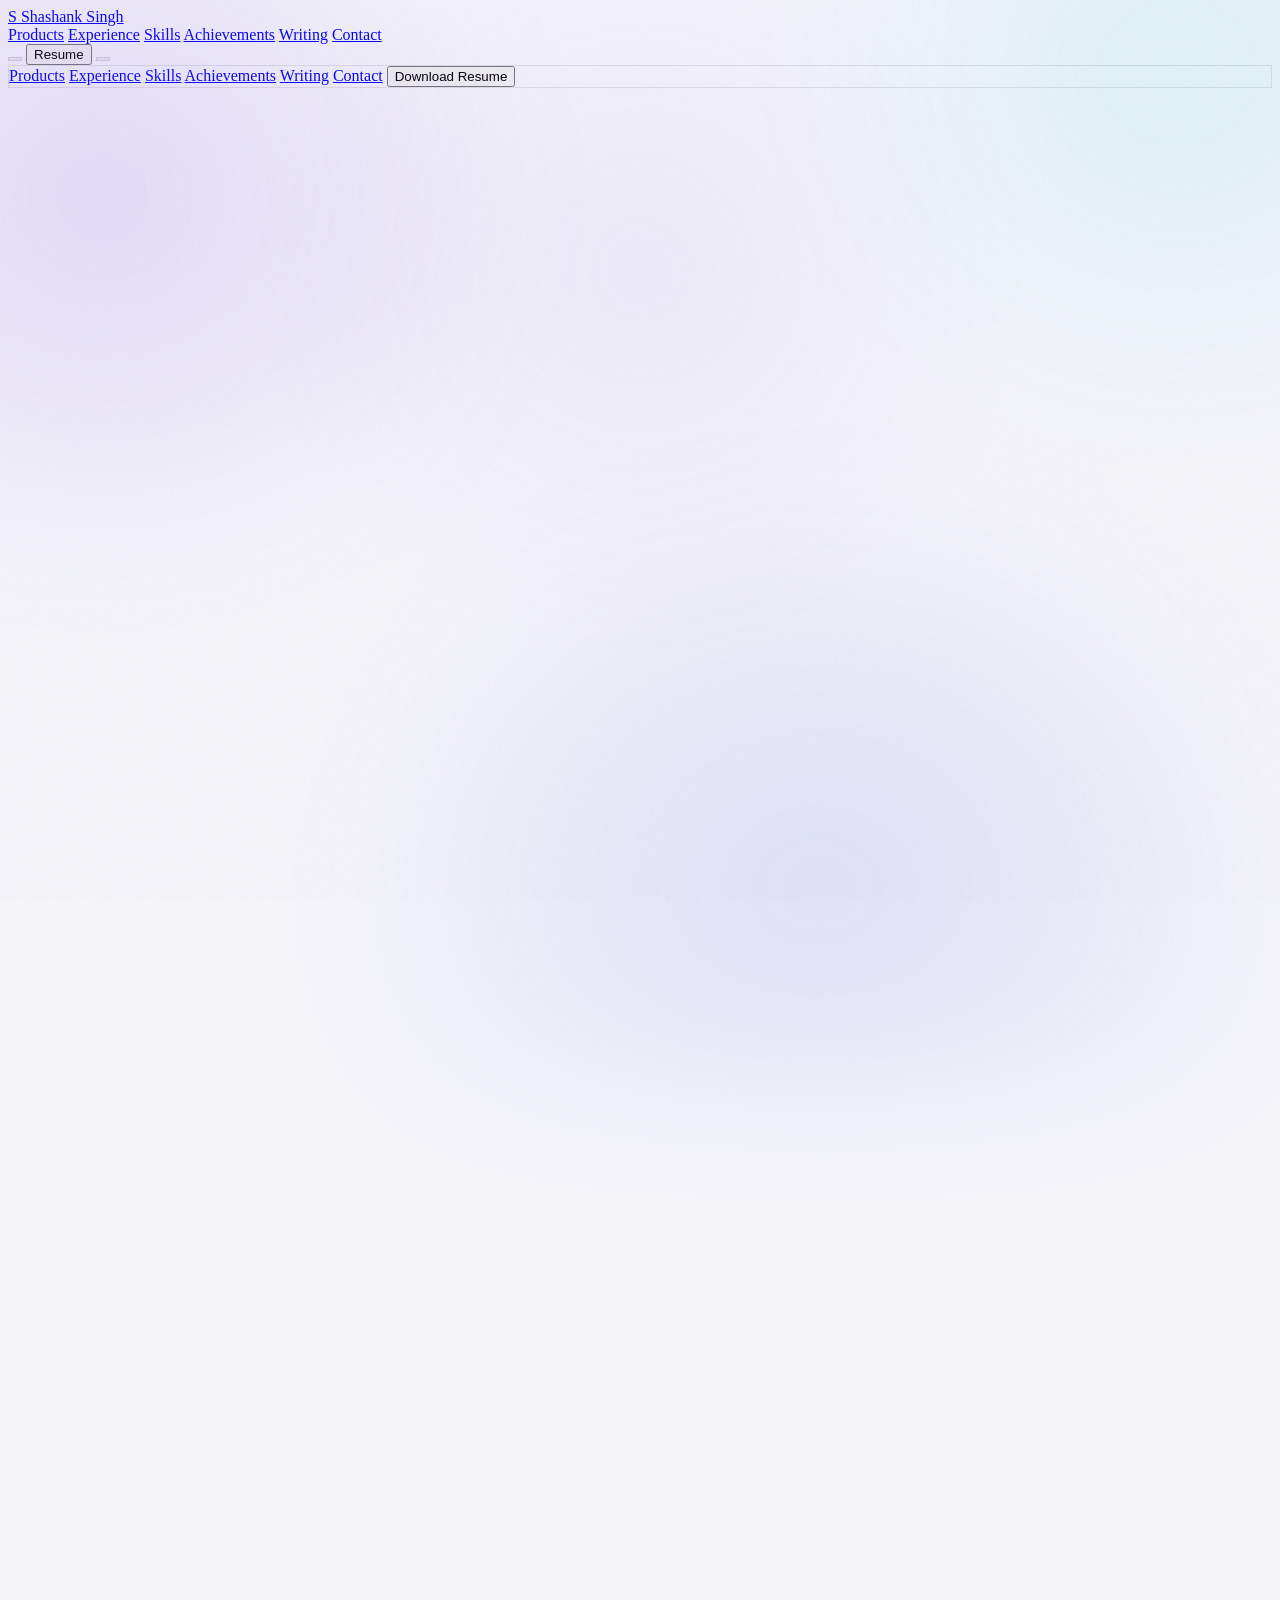
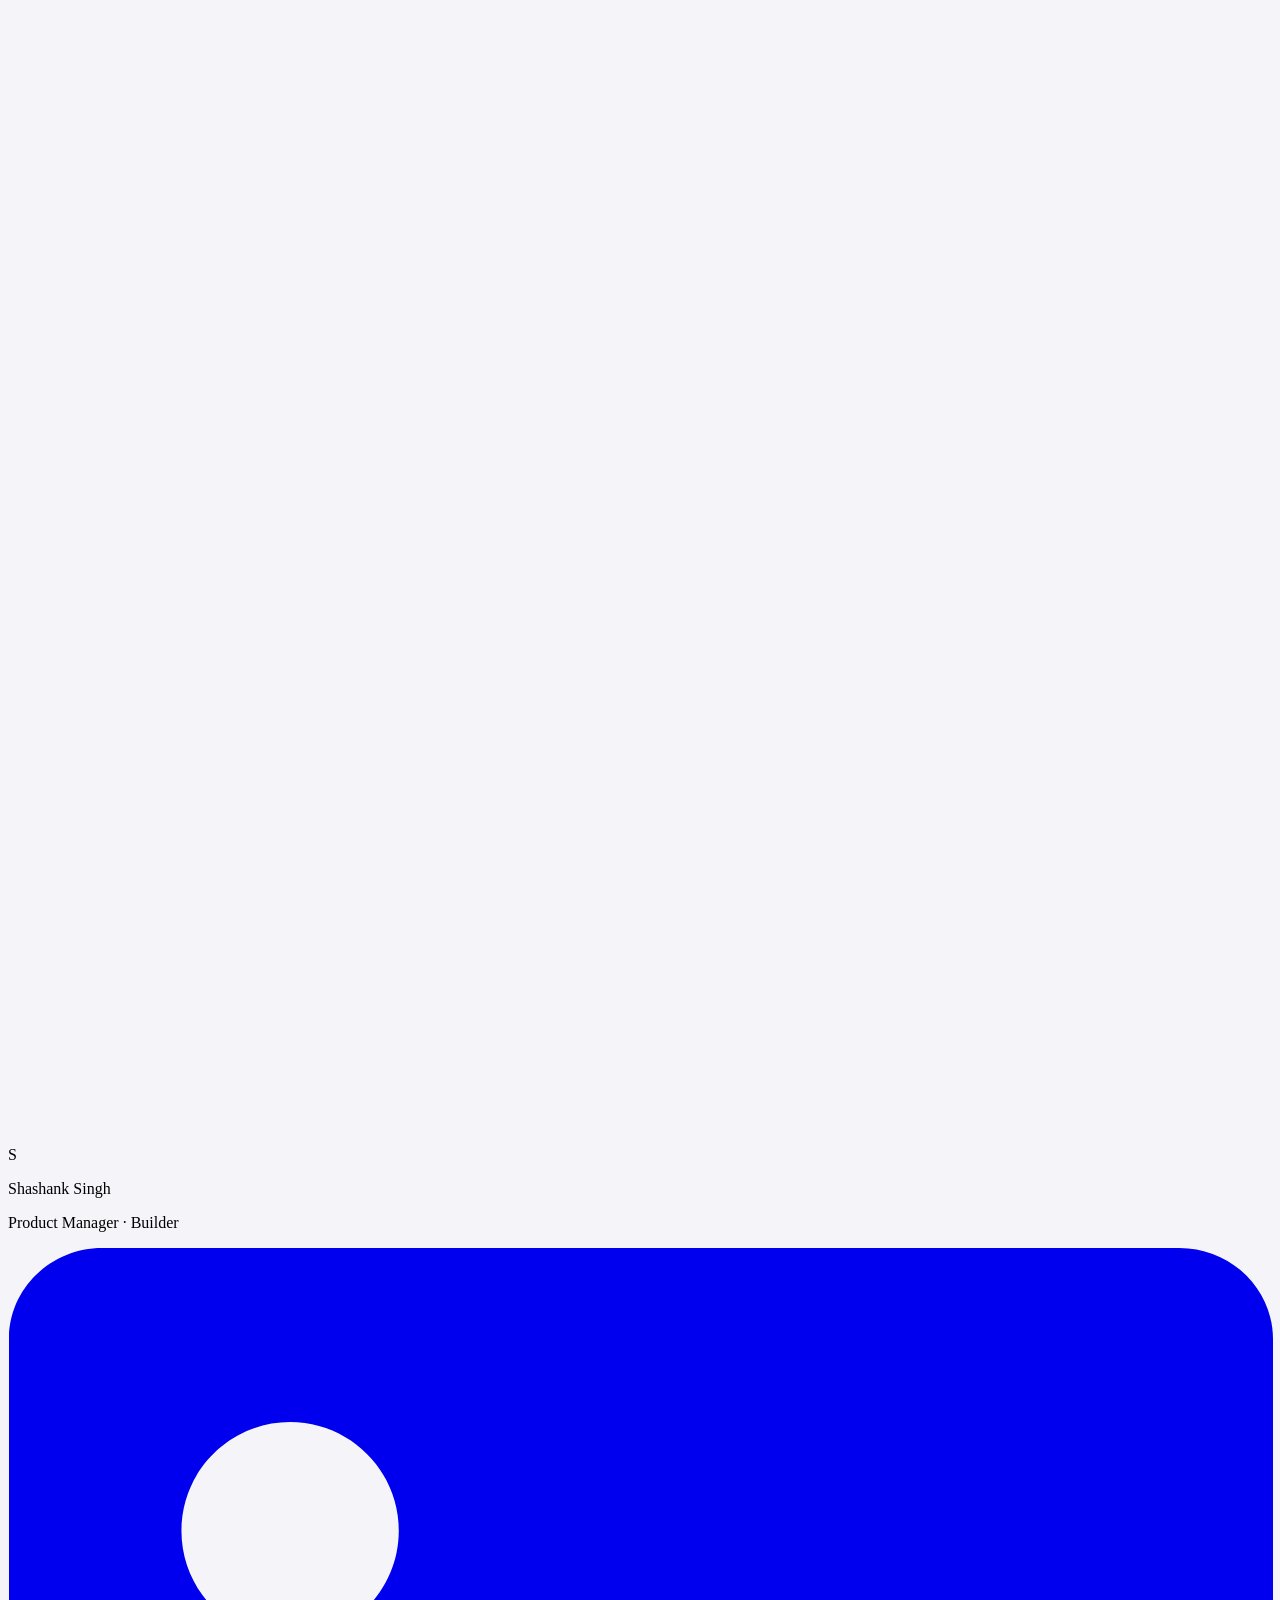
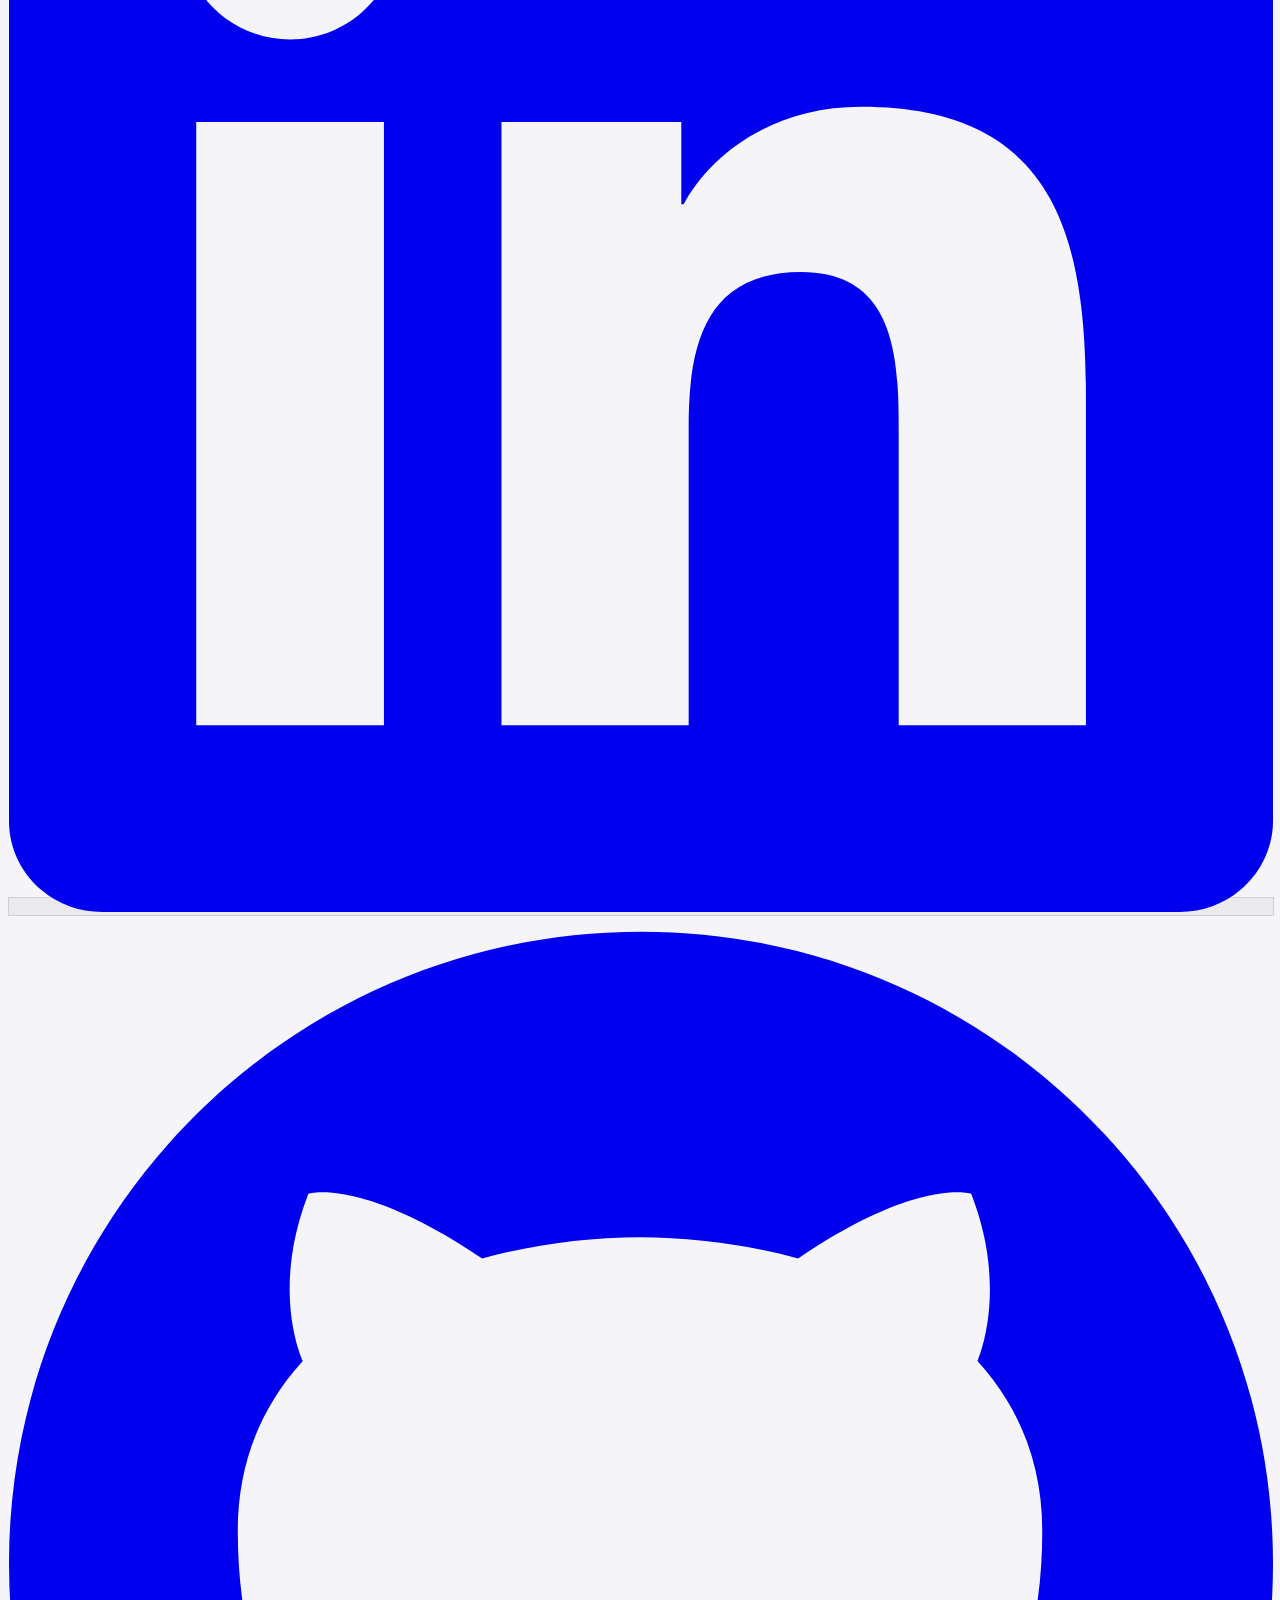
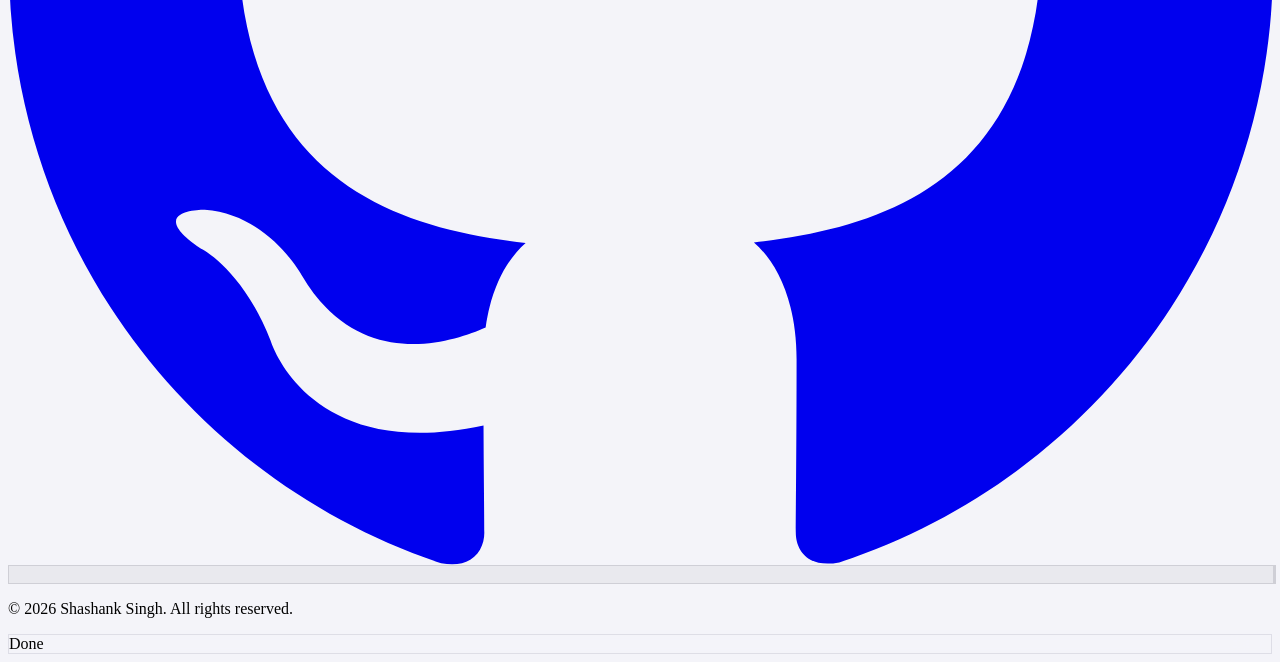
==== index.html @ c464a3f4 "Split inline CSS and JS into css/styles.css and js/main.js Co-Authored-By: Claude Fable 5 <noreply@a" ====
<!DOCTYPE html>
<html lang="en" class="scroll-smooth">
<head>
    <meta charset="UTF-8">
    <meta name="viewport" content="width=device-width, initial-scale=1.0">
    <title>Shashank Singh | Product Manager</title>
    <meta name="description" content="Product Manager with 5+ years in B2B SaaS. I also build and ship my own AI products: Pantheon, Resume Intelligence, and DineFlow.">
    <meta property="og:title" content="Shashank Singh | Product Manager">
    <meta property="og:description" content="Product manager who actually ships. 5+ years in B2B SaaS, plus three products built solo.">
    <meta property="og:type" content="website">

    <!-- Set theme before paint to avoid flash -->
    <script>
        (function () {
            var saved = localStorage.theme;
            if (saved === 'dark' || (!saved && window.matchMedia('(prefers-color-scheme: dark)').matches)) {
                document.documentElement.classList.add('dark');
            }
        })();
    </script>

    <!-- Fonts -->
    <link rel="preconnect" href="https://fonts.googleapis.com">
    <link rel="preconnect" href="https://fonts.gstatic.com" crossorigin>
    <link href="https://fonts.googleapis.com/css2?family=Inter:wght@400;500;600;700&family=Space+Grotesk:wght@400;500;600;700&display=swap" rel="stylesheet">

    <!-- Tailwind -->
    <script src="https://cdn.tailwindcss.com"></script>
    <script>
        tailwind.config = {
            darkMode: 'class',
            theme: {
                extend: {
                    fontFamily: {
                        sans: ['Inter', 'system-ui', 'sans-serif'],
                        display: ['Space Grotesk', 'Inter', 'sans-serif'],
                    },
                    colors: {
                        ink: {
                            950: '#08080d',
                            900: '#0d0d15',
                            800: '#13131f',
                            700: '#1b1b2b',
                        },
                    },
                },
            },
        };
    </script>

    <!-- Icons -->
    <script src="https://unpkg.com/lucide@latest"></script>

    <link rel="stylesheet" href="css/styles.css">
</head>

<body class="grain font-sans overflow-x-hidden text-slate-900 dark:text-slate-100">

    <div id="scroll-progress"></div>
    <div id="spotlight" aria-hidden="true"></div>

    <!-- ===================== NAV ===================== -->
    <nav id="navbar" class="fixed top-0 inset-x-0 z-50 transition-all duration-300">
        <div class="max-w-6xl mx-auto px-5 sm:px-8">
            <div class="flex items-center justify-between h-20">
                <a href="#top" class="flex items-center gap-3">
                    <span class="w-10 h-10 rounded-xl bg-gradient-to-br from-violet-600 to-indigo-500 flex items-center justify-center font-display font-bold text-white text-lg shadow-lg shadow-violet-600/30">S</span>
                    <span class="font-display font-semibold text-slate-900 dark:text-white tracking-tight hidden sm:block">Shashank Singh</span>
                </a>

                <div class="hidden lg:flex items-center gap-7 text-sm text-slate-600 dark:text-slate-300">
                    <a href="#products" class="nav-link hover:text-slate-900 dark:hover:text-white transition-colors">Products</a>
                    <a href="#experience" class="nav-link hover:text-slate-900 dark:hover:text-white transition-colors">Experience</a>
                    <a href="#skills" class="nav-link hover:text-slate-900 dark:hover:text-white transition-colors">Skills</a>
                    <a href="#achievements" class="nav-link hover:text-slate-900 dark:hover:text-white transition-colors">Achievements</a>
                    <a href="#writing" class="nav-link hover:text-slate-900 dark:hover:text-white transition-colors">Writing</a>
                    <a href="#contact" class="nav-link hover:text-slate-900 dark:hover:text-white transition-colors">Contact</a>
                </div>

                <div class="flex items-center gap-3">
                    <button id="theme-toggle" aria-label="Toggle light and dark mode" class="w-10 h-10 rounded-xl chip flex items-center justify-center text-slate-600 dark:text-slate-300 hover:text-violet-600 dark:hover:text-violet-300 transition-colors">
                        <i data-lucide="moon" class="w-5 h-5 dark:hidden"></i>
                        <i data-lucide="sun" class="w-5 h-5 hidden dark:block"></i>
                    </button>
                    <button onclick="downloadResume()" class="hidden sm:flex items-center gap-2 px-4 py-2 rounded-full bg-slate-900 text-white dark:bg-white dark:text-ink-950 text-sm font-semibold hover:opacity-85 transition-opacity">
                        <i data-lucide="file-down" class="w-4 h-4"></i>
                        Resume
                    </button>
                    <button id="mobile-menu-btn" aria-label="Open menu" class="lg:hidden w-10 h-10 rounded-xl chip flex items-center justify-center text-slate-600 dark:text-slate-300">
                        <i data-lucide="menu" class="w-5 h-5"></i>
                    </button>
                </div>
            </div>
        </div>

        <!-- Mobile menu -->
        <div id="mobile-menu" class="hidden lg:hidden mx-4 mb-4 rounded-2xl card p-4 space-y-1 text-slate-700 dark:text-slate-200" style="background: var(--nav-bg); backdrop-filter: blur(16px);">
            <a href="#products" class="block px-4 py-3 rounded-xl hover:bg-violet-500/10">Products</a>
            <a href="#experience" class="block px-4 py-3 rounded-xl hover:bg-violet-500/10">Experience</a>
            <a href="#skills" class="block px-4 py-3 rounded-xl hover:bg-violet-500/10">Skills</a>
            <a href="#achievements" class="block px-4 py-3 rounded-xl hover:bg-violet-500/10">Achievements</a>
            <a href="#writing" class="block px-4 py-3 rounded-xl hover:bg-violet-500/10">Writing</a>
            <a href="#contact" class="block px-4 py-3 rounded-xl hover:bg-violet-500/10">Contact</a>
            <button onclick="downloadResume()" class="w-full mt-2 px-4 py-3 rounded-xl bg-slate-900 text-white dark:bg-white dark:text-ink-950 font-semibold">Download Resume</button>
        </div>
    </nav>

    <!-- ===================== HERO ===================== -->
    <header id="top" class="relative min-h-screen flex items-center overflow-hidden">
        <!-- Background image, very subtle -->
        <div class="absolute inset-0 bg-[url('https://images.unsplash.com/photo-1451187580459-43490279c0fa?q=80&w=2072&auto=format&fit=crop')] bg-cover bg-center opacity-[0.07] dark:opacity-15"></div>
        <div class="absolute inset-0 bg-gradient-to-b from-transparent via-[var(--bg)]/60 to-[var(--bg)]"></div>

        <div class="aurora" aria-hidden="true"></div>
        <div class="glow-orb w-[560px] h-[560px] bg-violet-600/25 -top-40 -left-40"></div>
        <div class="glow-orb w-[480px] h-[480px] bg-cyan-500/15 top-1/3 -right-48"></div>
        <div class="particles" id="particles" aria-hidden="true"></div>

        <div class="relative z-10 max-w-6xl mx-auto px-5 sm:px-8 pt-32 pb-20 w-full">
            <div class="grid lg:grid-cols-[1.15fr_0.85fr] gap-14 items-center">
                <div>
                    <div class="inline-flex items-center gap-2.5 px-4 py-2 rounded-full chip mb-8 reveal">
                        <span class="relative flex h-2.5 w-2.5">
                            <span class="animate-ping absolute inline-flex h-full w-full rounded-full bg-emerald-400 opacity-60"></span>
                            <span class="relative inline-flex rounded-full h-2.5 w-2.5 bg-emerald-400"></span>
                        </span>
                        <span class="text-sm text-slate-600 dark:text-slate-300">Open to Product Manager roles</span>
                    </div>

                    <h1 class="font-display text-5xl sm:text-6xl lg:text-7xl font-bold text-slate-900 dark:text-white tracking-tight leading-[1.05] mb-6 reveal">
                        Product manager<br>
                        who actually <span class="text-gradient">ships.</span>
                    </h1>

                    <p class="text-lg sm:text-xl text-slate-600 dark:text-slate-400 leading-relaxed mb-10 max-w-xl reveal">
                        I'm Shashank. Five years and counting building
                        <span class="text-slate-900 dark:text-white font-medium">B2B SaaS products</span> that people rely on every day.
                        On evenings and weekends I build my own <span class="text-slate-900 dark:text-white font-medium">AI products</span>,
                        which keeps me honest about what shipping actually takes.
                    </p>

                    <div class="flex flex-wrap gap-4 reveal">
                        <a href="#products" class="shine group flex items-center gap-2 px-7 py-3.5 rounded-full bg-gradient-to-r from-violet-600 to-indigo-500 text-white font-semibold shadow-lg shadow-violet-600/30 hover:shadow-violet-600/50 hover:scale-[1.03] transition-all">
                            See what I've built
                            <i data-lucide="arrow-down" class="w-4 h-4 group-hover:translate-y-0.5 transition-transform"></i>
                        </a>
                        <a href="#contact" class="flex items-center gap-2 px-7 py-3.5 rounded-full chip text-slate-900 dark:text-white font-semibold hover:bg-violet-500/10 transition-colors">
                            <i data-lucide="mail" class="w-4 h-4"></i>
                            Get in touch
                        </a>
                    </div>
                </div>

                <!-- 3D floating card stack -->
                <div class="scene hidden lg:block h-[420px] reveal relative" aria-hidden="true">
                    <div class="orbit-ring w-[460px] h-[460px]" style="left: calc(50% - 230px); top: calc(50% - 230px);">
                        <span class="orbit-dot"></span>
                    </div>
                    <div class="orbit-ring w-[560px] h-[560px]" style="left: calc(50% - 280px); top: calc(50% - 280px); animation-direction: reverse; animation-duration: 55s;">
                        <span class="orbit-dot" style="background: linear-gradient(135deg, #22d3ee, #6366f1); box-shadow: 0 0 12px rgba(34,211,238,0.8);"></span>
                    </div>
                    <div class="stack3d">
                        <div class="float-card p-5 w-64 top-[2%] left-[8%]" style="transform: translateZ(70px); animation-delay: 0s;">
                            <div class="flex items-center gap-3 mb-2">
                                <span class="w-9 h-9 rounded-lg bg-violet-500/15 border border-violet-500/25 flex items-center justify-center">
                                    <i data-lucide="columns-3" class="w-4 h-4 text-violet-600 dark:text-violet-400"></i>
                                </span>
                                <span class="font-display font-bold text-slate-900 dark:text-white">Pantheon</span>
                            </div>
                            <p class="text-sm text-slate-600 dark:text-slate-400">130+ AI expert personas, 13 domains</p>
                        </div>

                        <div class="float-card p-5 w-64 top-[34%] right-[2%]" style="transform: translateZ(20px); animation-delay: 1.4s;">
                            <div class="flex items-center gap-3 mb-2">
                                <span class="w-9 h-9 rounded-lg bg-cyan-500/15 border border-cyan-500/25 flex items-center justify-center">
                                    <i data-lucide="scan-search" class="w-4 h-4 text-cyan-600 dark:text-cyan-400"></i>
                                </span>
                                <span class="font-display font-bold text-slate-900 dark:text-white">Resume Intelligence</span>
                            </div>
                            <p class="text-sm text-slate-600 dark:text-slate-400">AI resume scoring and mock interviews</p>
                        </div>

                        <div class="float-card p-5 w-60 bottom-[4%] left-[14%]" style="transform: translateZ(-30px); animation-delay: 2.8s;">
                            <div class="flex items-center gap-3 mb-2">
                                <span class="w-9 h-9 rounded-lg bg-indigo-500/15 border border-indigo-500/25 flex items-center justify-center">
                                    <i data-lucide="qr-code" class="w-4 h-4 text-indigo-600 dark:text-indigo-400"></i>
                                </span>
                                <span class="font-display font-bold text-slate-900 dark:text-white">DineFlow</span>
                            </div>
                            <p class="text-sm text-slate-600 dark:text-slate-400">QR table ordering for restaurants</p>
                        </div>

                        <div class="float-card px-4 py-2.5 -top-[6%] right-[2%]" style="transform: translateZ(100px); animation-delay: 0.7s;">
                            <span class="text-sm font-semibold text-violet-600 dark:text-violet-300">5+ yrs in product</span>
                        </div>
                        <div class="float-card px-4 py-2.5 -bottom-[6%] right-[24%]" style="transform: translateZ(50px); animation-delay: 2s;">
                            <span class="text-sm font-semibold text-cyan-600 dark:text-cyan-300">95% on-time delivery</span>
                        </div>
                    </div>
                </div>
            </div>

            <!-- Stats -->
            <div class="mt-16 grid grid-cols-2 sm:grid-cols-4 gap-4 reveal">
                <div class="card tilt rounded-2xl p-5">
                    <div class="font-display text-3xl font-bold text-slate-900 dark:text-white"><span class="counter" data-target="5">0</span>+</div>
                    <div class="text-sm text-slate-500 dark:text-slate-400 mt-1">Years in product</div>
                </div>
                <div class="card tilt rounded-2xl p-5">
                    <div class="font-display text-3xl font-bold text-slate-900 dark:text-white"><span class="counter" data-target="3">0</span></div>
                    <div class="text-sm text-slate-500 dark:text-slate-400 mt-1">Products built solo</div>
                </div>
                <div class="card tilt rounded-2xl p-5">
                    <div class="font-display text-3xl font-bold text-slate-900 dark:text-white"><span class="counter" data-target="95">0</span>%</div>
                    <div class="text-sm text-slate-500 dark:text-slate-400 mt-1">On-time delivery</div>
                </div>
                <div class="card tilt rounded-2xl p-5">
                    <div class="font-display text-3xl font-bold text-slate-900 dark:text-white"><span class="counter" data-target="20">0</span>%</div>
                    <div class="text-sm text-slate-500 dark:text-slate-400 mt-1">Efficiency gains shipped</div>
                </div>
            </div>
        </div>

        <a href="#products" aria-label="Scroll to products" class="absolute bottom-8 left-1/2 -translate-x-1/2 text-slate-400 dark:text-slate-500 hover:text-violet-500 transition-colors animate-bounce z-10">
            <i data-lucide="chevron-down" class="w-6 h-6"></i>
        </a>
    </header>

    <!-- ===================== PRODUCTS ===================== -->
    <section id="products" class="relative py-28">
        <div class="max-w-6xl mx-auto px-5 sm:px-8">
            <div class="mb-16 reveal relative">
                <span class="watermark" aria-hidden="true">SHIPPED</span>
                <p class="text-violet-600 dark:text-violet-400 font-semibold text-sm tracking-widest uppercase mb-3">Built and shipped</p>
                <h2 class="font-display text-4xl sm:text-5xl font-bold text-slate-900 dark:text-white tracking-tight mb-4">Products I've built myself</h2>
                <p class="text-slate-600 dark:text-slate-400 text-lg max-w-2xl">
                    I designed, coded, and launched these on my own, from the first database table to the landing page.
                </p>
            </div>

            <div class="space-y-8">

                <!-- Pantheon -->
                <div class="card tilt rounded-3xl overflow-hidden reveal">
                    <div class="grid lg:grid-cols-2 gap-0">
                        <div class="p-8 sm:p-12 flex flex-col justify-center">
                            <div class="flex items-center gap-3 mb-5 flex-wrap">
                                <span class="w-11 h-11 rounded-xl bg-violet-500/15 border border-violet-500/25 flex items-center justify-center">
                                    <i data-lucide="columns-3" class="w-5 h-5 text-violet-600 dark:text-violet-400"></i>
                                </span>
                                <h3 class="font-display text-2xl font-bold text-slate-900 dark:text-white">Pantheon</h3>
                                <span class="metric-chip text-xs font-semibold px-3 py-1 rounded-full text-violet-700 dark:text-violet-300">Live</span>
                            </div>
                            <p class="text-slate-600 dark:text-slate-400 leading-relaxed mb-6">
                                Ask one question, get answers from a council of
                                <span class="text-slate-900 dark:text-white font-medium">130+ expert personas across 13 domains</span>:
                                strategy, engineering, design, finance, and more. Each persona reasons differently and argues in its own voice.
                            </p>
                            <div class="flex flex-wrap gap-2 mb-8">
                                <span class="chip text-xs text-slate-700 dark:text-slate-300 px-3 py-1.5 rounded-full">React + TypeScript</span>
                                <span class="chip text-xs text-slate-700 dark:text-slate-300 px-3 py-1.5 rounded-full">Tailwind</span>
                                <span class="chip text-xs text-slate-700 dark:text-slate-300 px-3 py-1.5 rounded-full">Supabase</span>
                                <span class="chip text-xs text-slate-700 dark:text-slate-300 px-3 py-1.5 rounded-full">LLM orchestration</span>
                            </div>
                            <a href="https://pantheon.so" target="_blank" rel="noopener" class="inline-flex items-center gap-2 text-violet-600 dark:text-violet-400 hover:opacity-75 font-semibold transition-opacity w-fit">
                                pantheon.so
                                <i data-lucide="arrow-up-right" class="w-4 h-4"></i>
                            </a>
                        </div>
                        <div class="p-8 sm:p-12 bg-gradient-to-br from-violet-600/10 to-transparent flex items-center">
                            <div class="mock-window mock-3d-right w-full shadow-2xl">
                                <div class="mock-bar">
                                    <span class="mock-dot bg-rose-500/70"></span>
                                    <span class="mock-dot bg-amber-500/70"></span>
                                    <span class="mock-dot bg-emerald-500/70"></span>
                                    <span class="ml-3 text-[11px] text-slate-500">pantheon.so</span>
                                </div>
                                <div class="p-5 space-y-3">
                                    <div class="mock-line w-2/5"></div>
                                    <div class="grid grid-cols-3 gap-3">
                                        <div class="mock-block h-20 flex flex-col items-center justify-center gap-2">
                                            <span class="w-8 h-8 rounded-full bg-violet-500/30"></span>
                                            <span class="mock-line w-3/5"></span>
                                        </div>
                                        <div class="mock-block h-20 flex flex-col items-center justify-center gap-2">
                                            <span class="w-8 h-8 rounded-full bg-cyan-500/30"></span>
                                            <span class="mock-line w-3/5"></span>
                                        </div>
                                        <div class="mock-block h-20 flex flex-col items-center justify-center gap-2">
                                            <span class="w-8 h-8 rounded-full bg-indigo-500/30"></span>
                                            <span class="mock-line w-3/5"></span>
                                        </div>
                                    </div>
                                    <div class="mock-block h-14 p-3 space-y-2">
                                        <div class="mock-line w-11/12"></div>
                                        <div class="mock-line w-4/6"></div>
                                    </div>
                                    <div class="flex gap-2">
                                        <div class="mock-line w-24 !h-8 !rounded-lg bg-violet-500/40"></div>
                                        <div class="mock-line w-24 !h-8 !rounded-lg"></div>
                                    </div>
                                </div>
                            </div>
                        </div>
                    </div>
                </div>

                <!-- Resume Intelligence -->
                <div class="card tilt rounded-3xl overflow-hidden reveal">
                    <div class="grid lg:grid-cols-2 gap-0">
                        <div class="p-8 sm:p-12 bg-gradient-to-bl from-cyan-500/10 to-transparent flex items-center order-last lg:order-first">
                            <div class="mock-window mock-3d-left w-full shadow-2xl">
                                <div class="mock-bar">
                                    <span class="mock-dot bg-rose-500/70"></span>
                                    <span class="mock-dot bg-amber-500/70"></span>
                                    <span class="mock-dot bg-emerald-500/70"></span>
                                    <span class="ml-3 text-[11px] text-slate-500">resume-intelligence.ai</span>
                                </div>
                                <div class="p-5">
                                    <div class="grid grid-cols-5 gap-4">
                                        <div class="col-span-2 mock-block h-44 p-3 space-y-2">
                                            <div class="mock-line w-3/4"></div>
                                            <div class="mock-line w-full"></div>
                                            <div class="mock-line w-5/6"></div>
                                            <div class="mock-line w-full"></div>
                                            <div class="mock-line w-2/3"></div>
                                        </div>
                                        <div class="col-span-3 space-y-3">
                                            <div class="flex items-center gap-3">
                                                <div class="relative w-16 h-16 rounded-full border-4 border-cyan-500/50 flex items-center justify-center">
                                                    <span class="text-cyan-400 text-sm font-bold">86</span>
                                                </div>
                                                <div class="flex-1 space-y-2">
                                                    <div class="mock-line w-full bg-cyan-500/30"></div>
                                                    <div class="mock-line w-3/4"></div>
                                                </div>
                                            </div>
                                            <div class="mock-block h-9 flex items-center px-3"><div class="mock-line w-4/5"></div></div>
                                            <div class="mock-block h-9 flex items-center px-3"><div class="mock-line w-3/5"></div></div>
                                            <div class="mock-block h-9 flex items-center px-3"><div class="mock-line w-2/3"></div></div>
                                        </div>
                                    </div>
                                </div>
                            </div>
                        </div>
                        <div class="p-8 sm:p-12 flex flex-col justify-center">
                            <div class="flex items-center gap-3 mb-5 flex-wrap">
                                <span class="w-11 h-11 rounded-xl bg-cyan-500/15 border border-cyan-500/25 flex items-center justify-center">
                                    <i data-lucide="scan-search" class="w-5 h-5 text-cyan-600 dark:text-cyan-400"></i>
                                </span>
                                <h3 class="font-display text-2xl font-bold text-slate-900 dark:text-white">Resume Intelligence</h3>
                                <span class="metric-chip text-xs font-semibold px-3 py-1 rounded-full text-violet-700 dark:text-violet-300">Live</span>
                            </div>
                            <p class="text-slate-600 dark:text-slate-400 leading-relaxed mb-6">
                                Upload your resume and get <span class="text-slate-900 dark:text-white font-medium">scored feedback against the role you want</span>.
                                Then practice with an AI interviewer that digs into your weak spots instead of asking generic questions.
                            </p>
                            <div class="flex flex-wrap gap-2 mb-8">
                                <span class="chip text-xs text-slate-700 dark:text-slate-300 px-3 py-1.5 rounded-full">FastAPI</span>
                                <span class="chip text-xs text-slate-700 dark:text-slate-300 px-3 py-1.5 rounded-full">Supabase</span>
                                <span class="chip text-xs text-slate-700 dark:text-slate-300 px-3 py-1.5 rounded-full">OpenRouter</span>
                                <span class="chip text-xs text-slate-700 dark:text-slate-300 px-3 py-1.5 rounded-full">React</span>
                            </div>
                            <a href="https://resume-intelligence.ai" target="_blank" rel="noopener" class="inline-flex items-center gap-2 text-cyan-600 dark:text-cyan-400 hover:opacity-75 font-semibold transition-opacity w-fit">
                                resume-intelligence.ai
                                <i data-lucide="arrow-up-right" class="w-4 h-4"></i>
                            </a>
                        </div>
                    </div>
                </div>

                <!-- DineFlow -->
                <div class="card tilt rounded-3xl overflow-hidden reveal">
                    <div class="grid lg:grid-cols-2 gap-0">
                        <div class="p-8 sm:p-12 flex flex-col justify-center">
                            <div class="flex items-center gap-3 mb-5 flex-wrap">
                                <span class="w-11 h-11 rounded-xl bg-indigo-500/15 border border-indigo-500/25 flex items-center justify-center">
                                    <i data-lucide="qr-code" class="w-5 h-5 text-indigo-600 dark:text-indigo-400"></i>
                                </span>
                                <h3 class="font-display text-2xl font-bold text-slate-900 dark:text-white">DineFlow</h3>
                                <span class="chip text-xs font-semibold px-3 py-1 rounded-full text-amber-600 dark:text-amber-300">In development</span>
                            </div>
                            <p class="text-slate-600 dark:text-slate-400 leading-relaxed mb-6">
                                <span class="text-slate-900 dark:text-white font-medium">QR table ordering for restaurants.</span>
                                Diners scan, browse, and order without flagging down staff. Operators get a live order queue and
                                simple menu management. Built around the economics of Indian restaurants: quick onboarding and no extra hardware.
                            </p>
                            <div class="flex flex-wrap gap-2 mb-8">
                                <span class="chip text-xs text-slate-700 dark:text-slate-300 px-3 py-1.5 rounded-full">Vite + React + TS</span>
                                <span class="chip text-xs text-slate-700 dark:text-slate-300 px-3 py-1.5 rounded-full">Tailwind</span>
                                <span class="chip text-xs text-slate-700 dark:text-slate-300 px-3 py-1.5 rounded-full">Supabase</span>
                                <span class="chip text-xs text-slate-700 dark:text-slate-300 px-3 py-1.5 rounded-full">B2B2C</span>
                            </div>
                            <span class="inline-flex items-center gap-2 text-indigo-600 dark:text-indigo-400 font-semibold w-fit">
                                <i data-lucide="rocket" class="w-4 h-4"></i>
                                Launching soon
                            </span>
                        </div>
                        <div class="p-8 sm:p-12 bg-gradient-to-br from-indigo-600/10 to-transparent flex items-center justify-center">
                            <div class="mock-3d-right w-56 rounded-[2rem] border border-slate-300/40 dark:border-white/10 bg-ink-900 shadow-2xl p-3">
                                <div class="rounded-[1.5rem] bg-ink-800 overflow-hidden">
                                    <div class="h-6 flex items-center justify-center">
                                        <span class="w-16 h-1.5 rounded-full bg-white/10"></span>
                                    </div>
                                    <div class="p-4 space-y-3">
                                        <div class="mock-line w-1/2"></div>
                                        <div class="mock-block h-16 p-2.5 flex gap-2.5 items-center">
                                            <span class="w-10 h-10 rounded-lg bg-indigo-500/30 shrink-0"></span>
                                            <div class="flex-1 space-y-1.5">
                                                <div class="mock-line w-full"></div>
                                                <div class="mock-line w-1/2"></div>
                                            </div>
                                        </div>
                                        <div class="mock-block h-16 p-2.5 flex gap-2.5 items-center">
                                            <span class="w-10 h-10 rounded-lg bg-violet-500/30 shrink-0"></span>
                                            <div class="flex-1 space-y-1.5">
                                                <div class="mock-line w-full"></div>
                                                <div class="mock-line w-2/3"></div>
                                            </div>
                                        </div>
                                        <div class="mock-block h-16 p-2.5 flex gap-2.5 items-center">
                                            <span class="w-10 h-10 rounded-lg bg-cyan-500/30 shrink-0"></span>
                                            <div class="flex-1 space-y-1.5">
                                                <div class="mock-line w-full"></div>
                                                <div class="mock-line w-3/5"></div>
                                            </div>
                                        </div>
                                        <div class="h-10 rounded-xl bg-gradient-to-r from-violet-600 to-indigo-500 flex items-center justify-center">
                                            <span class="text-white text-xs font-semibold">Place order · ₹640</span>
                                        </div>
                                    </div>
                                </div>
                            </div>
                        </div>
                    </div>
                </div>

            </div>
        </div>
    </section>

    <!-- ===================== EXPERIENCE ===================== -->
    <section id="experience" class="relative py-28">
        <div class="glow-orb w-[420px] h-[420px] bg-violet-600/15 top-40 -right-40"></div>

        <div class="max-w-4xl mx-auto px-5 sm:px-8 relative z-10">
            <div class="mb-16 reveal relative">
                <span class="watermark" aria-hidden="true">CAREER</span>
                <p class="text-violet-600 dark:text-violet-400 font-semibold text-sm tracking-widest uppercase mb-3">Career</p>
                <h2 class="font-display text-4xl sm:text-5xl font-bold text-slate-900 dark:text-white tracking-tight mb-4">Where I've worked</h2>
                <p class="text-slate-600 dark:text-slate-400 text-lg max-w-2xl">
                    I started out in sales, moved into product in 2021, and haven't looked back.
                </p>
            </div>

            <div class="space-y-10">

                <!-- Whatfix -->
                <div class="relative pl-10 reveal">
                    <div class="rail"></div>
                    <div class="rail-dot"></div>
                    <div class="card tilt rounded-2xl p-7 sm:p-8">
                        <div class="flex items-start gap-4 mb-5">
                            <span class="monogram bg-gradient-to-br from-violet-600 to-indigo-500">W</span>
                            <div class="flex-1">
                                <div class="flex flex-wrap items-baseline justify-between gap-2">
                                    <h3 class="font-display text-xl font-bold text-slate-900 dark:text-white">Product Consultant · Whatfix</h3>
                                    <span class="text-sm text-violet-600 dark:text-violet-300 font-medium">2025 - Present</span>
                                </div>
                                <p class="text-slate-500 text-sm">Enterprise digital adoption platform · Bengaluru</p>
                            </div>
                        </div>
                        <ul class="space-y-2.5 text-slate-700 dark:text-slate-300">
                            <li class="flex gap-3"><i data-lucide="check" class="w-5 h-5 text-violet-500 shrink-0 mt-0.5"></i>Drove a 15% improvement in feature adoption across enterprise digital adoption use cases</li>
                            <li class="flex gap-3"><i data-lucide="check" class="w-5 h-5 text-violet-500 shrink-0 mt-0.5"></i>Cut implementation effort by 20% by turning repeat work into reusable patterns and workflows</li>
                            <li class="flex gap-3"><i data-lucide="check" class="w-5 h-5 text-violet-500 shrink-0 mt-0.5"></i>Reduced user drop-offs 10 to 12% by finding and fixing friction points in product journeys</li>
                        </ul>
                        <div class="flex flex-wrap gap-2 mt-5">
                            <span class="metric-chip text-xs font-semibold px-3 py-1 rounded-full text-violet-700 dark:text-violet-300">+15% adoption</span>
                            <span class="metric-chip text-xs font-semibold px-3 py-1 rounded-full text-violet-700 dark:text-violet-300">20% less implementation effort</span>
                        </div>
                    </div>
                </div>

                <!-- HeyCoach -->
                <div class="relative pl-10 reveal">
                    <div class="rail"></div>
                    <div class="rail-dot"></div>
                    <div class="card tilt rounded-2xl p-7 sm:p-8">
                        <div class="flex items-start gap-4 mb-5">
                            <span class="monogram bg-gradient-to-br from-purple-600 to-fuchsia-500">H</span>
                            <div class="flex-1">
                                <div class="flex flex-wrap items-baseline justify-between gap-2">
                                    <h3 class="font-display text-xl font-bold text-slate-900 dark:text-white">Product Manager · HeyCoach</h3>
                                    <span class="text-sm text-violet-600 dark:text-violet-300 font-medium">2024 - 2025</span>
                                </div>
                                <p class="text-slate-500 text-sm">Ed-tech for engineers · Bengaluru</p>
                            </div>
                        </div>
                        <ul class="space-y-2.5 text-slate-700 dark:text-slate-300">
                            <li class="flex gap-3"><i data-lucide="check" class="w-5 h-5 text-violet-500 shrink-0 mt-0.5"></i>Led API integrations with detailed PRDs, improving system efficiency by 20%</li>
                            <li class="flex gap-3"><i data-lucide="check" class="w-5 h-5 text-violet-500 shrink-0 mt-0.5"></i>Owned roadmap definition and prioritization with 95% on-time delivery</li>
                            <li class="flex gap-3"><i data-lucide="check" class="w-5 h-5 text-violet-500 shrink-0 mt-0.5"></i>Boosted sales productivity 7% by connecting Google Meet with the CRM</li>
                            <li class="flex gap-3"><i data-lucide="check" class="w-5 h-5 text-violet-500 shrink-0 mt-0.5"></i>Lifted conversion 3% through automated messaging workflows</li>
                        </ul>
                        <div class="flex flex-wrap gap-2 mt-5">
                            <span class="metric-chip text-xs font-semibold px-3 py-1 rounded-full text-violet-700 dark:text-violet-300">95% on-time delivery</span>
                            <span class="metric-chip text-xs font-semibold px-3 py-1 rounded-full text-violet-700 dark:text-violet-300">+3% conversion</span>
                        </div>
                    </div>
                </div>

                <!-- JustDial -->
                <div class="relative pl-10 reveal">
                    <div class="rail"></div>
                    <div class="rail-dot"></div>
                    <div class="card tilt rounded-2xl p-7 sm:p-8">
                        <div class="flex items-start gap-4 mb-5">
                            <span class="monogram bg-gradient-to-br from-cyan-500 to-blue-600">J</span>
                            <div class="flex-1">
                                <div class="flex flex-wrap items-baseline justify-between gap-2">
                                    <h3 class="font-display text-xl font-bold text-slate-900 dark:text-white">Assistant Product Manager · JustDial</h3>
                                    <span class="text-sm text-violet-600 dark:text-violet-300 font-medium">2023 - 2024</span>
                                </div>
                                <p class="text-slate-500 text-sm">India's leading local search platform · Noida</p>
                            </div>
                        </div>
                        <ul class="space-y-2.5 text-slate-700 dark:text-slate-300">
                            <li class="flex gap-3"><i data-lucide="check" class="w-5 h-5 text-violet-500 shrink-0 mt-0.5"></i>Led internal CRM optimization, driving a 10% efficiency increase</li>
                            <li class="flex gap-3"><i data-lucide="check" class="w-5 h-5 text-violet-500 shrink-0 mt-0.5"></i>Implemented geo-location fencing, raising field data accuracy to 95%</li>
                            <li class="flex gap-3"><i data-lucide="check" class="w-5 h-5 text-violet-500 shrink-0 mt-0.5"></i>Launched self-signup, adding 2% to conversion</li>
                            <li class="flex gap-3"><i data-lucide="check" class="w-5 h-5 text-violet-500 shrink-0 mt-0.5"></i>Cut development time 20% with sharper technical specifications</li>
                        </ul>
                        <div class="flex flex-wrap gap-2 mt-5">
                            <span class="metric-chip text-xs font-semibold px-3 py-1 rounded-full text-violet-700 dark:text-violet-300">95% data accuracy</span>
                            <span class="metric-chip text-xs font-semibold px-3 py-1 rounded-full text-violet-700 dark:text-violet-300">20% less dev time</span>
                        </div>
                    </div>
                </div>

                <!-- Pazo -->
                <div class="relative pl-10 reveal">
                    <div class="rail"></div>
                    <div class="rail-dot"></div>
                    <div class="card tilt rounded-2xl p-7 sm:p-8">
                        <div class="flex items-start gap-4 mb-5">
                            <span class="monogram bg-gradient-to-br from-rose-500 to-orange-500">P</span>
                            <div class="flex-1">
                                <div class="flex flex-wrap items-baseline justify-between gap-2">
                                    <h3 class="font-display text-xl font-bold text-slate-900 dark:text-white">Product Manager · Pazo</h3>
                                    <span class="text-sm text-violet-600 dark:text-violet-300 font-medium">2021 - 2023</span>
                                </div>
                                <p class="text-slate-500 text-sm">Retail operations SaaS · Bengaluru</p>
                            </div>
                        </div>
                        <ul class="space-y-2.5 text-slate-700 dark:text-slate-300">
                            <li class="flex gap-3"><i data-lucide="check" class="w-5 h-5 text-violet-500 shrink-0 mt-0.5"></i>Owned the product lifecycle from requirements to release, improving delivery by 20%</li>
                            <li class="flex gap-3"><i data-lucide="check" class="w-5 h-5 text-violet-500 shrink-0 mt-0.5"></i>Ran Agile ceremonies to a 95% sprint success rate</li>
                            <li class="flex gap-3"><i data-lucide="check" class="w-5 h-5 text-violet-500 shrink-0 mt-0.5"></i>Launched Attendance and Workflow modules, driving a 10% revenue increase</li>
                            <li class="flex gap-3"><i data-lucide="check" class="w-5 h-5 text-violet-500 shrink-0 mt-0.5"></i>Built analytics dashboards that made the platform 20% stickier for clients</li>
                        </ul>
                        <div class="flex flex-wrap gap-2 mt-5">
                            <span class="metric-chip text-xs font-semibold px-3 py-1 rounded-full text-violet-700 dark:text-violet-300">+10% revenue</span>
                            <span class="metric-chip text-xs font-semibold px-3 py-1 rounded-full text-violet-700 dark:text-violet-300">95% sprint success</span>
                        </div>
                    </div>
                </div>

                <!-- Tata Motors Finance -->
                <div class="relative pl-10 reveal">
                    <div class="rail" style="background: linear-gradient(180deg, rgba(139,92,246,0.4) 0%, transparent 100%);"></div>
                    <div class="rail-dot" style="border-color:#64748b; box-shadow:none;"></div>
                    <div class="card tilt rounded-2xl p-7 sm:p-8 opacity-80 hover:opacity-100 transition-opacity">
                        <div class="flex items-start gap-4 mb-5">
                            <span class="monogram bg-gradient-to-br from-slate-500 to-slate-700">T</span>
                            <div class="flex-1">
                                <div class="flex flex-wrap items-baseline justify-between gap-2">
                                    <h3 class="font-display text-xl font-bold text-slate-900 dark:text-white">Territory Manager · Tata Motors Finance</h3>
                                    <span class="text-sm text-slate-500 dark:text-slate-400 font-medium">2021</span>
                                </div>
                                <p class="text-slate-500 text-sm">Vehicle financing · Ludhiana</p>
                            </div>
                        </div>
                        <ul class="space-y-2.5 text-slate-700 dark:text-slate-300">
                            <li class="flex gap-3"><i data-lucide="check" class="w-5 h-5 text-slate-400 dark:text-slate-500 shrink-0 mt-0.5"></i>Managed 10+ strategic clients across 5 locations, covering growth, marketing, and business development</li>
                            <li class="flex gap-3"><i data-lucide="check" class="w-5 h-5 text-slate-400 dark:text-slate-500 shrink-0 mt-0.5"></i>Analyzed market trends to shape territory-level business planning</li>
                        </ul>
                    </div>
                </div>

            </div>

            <!-- Education -->
            <div class="mt-16 card tilt rounded-2xl p-7 sm:p-8 flex flex-col sm:flex-row sm:items-center gap-6 reveal">
                <span class="w-14 h-14 rounded-2xl bg-violet-500/15 border border-violet-500/25 flex items-center justify-center shrink-0">
                    <i data-lucide="graduation-cap" class="w-7 h-7 text-violet-600 dark:text-violet-400"></i>
                </span>
                <div class="flex-1">
                    <h3 class="font-display text-lg font-bold text-slate-900 dark:text-white">PGDM, Marketing</h3>
                    <p class="text-slate-600 dark:text-slate-400">Balaji Institute of International Business, Pune · 2018 - 2020</p>
                </div>
                <span class="chip text-xs text-slate-700 dark:text-slate-300 px-3 py-1.5 rounded-full w-fit">Consumer Behavior · Digital Marketing · Brand Management</span>
            </div>
        </div>
    </section>

    <!-- ===================== SKILLS ===================== -->
    <section id="skills" class="relative py-28">
        <div class="max-w-6xl mx-auto px-5 sm:px-8">
            <div class="mb-16 reveal relative">
                <span class="watermark" aria-hidden="true">CRAFT</span>
                <p class="text-violet-600 dark:text-violet-400 font-semibold text-sm tracking-widest uppercase mb-3">Capabilities</p>
                <h2 class="font-display text-4xl sm:text-5xl font-bold text-slate-900 dark:text-white tracking-tight mb-4">What I bring to the table</h2>
            </div>

            <div class="grid md:grid-cols-3 gap-6">
                <div class="card tilt rounded-3xl p-8 reveal">
                    <span class="w-12 h-12 rounded-2xl bg-violet-500/15 border border-violet-500/25 flex items-center justify-center mb-6">
                        <i data-lucide="compass" class="w-6 h-6 text-violet-600 dark:text-violet-400"></i>
                    </span>
                    <h3 class="font-display text-xl font-bold text-slate-900 dark:text-white mb-4">Product Craft</h3>
                    <ul class="space-y-2.5 text-slate-600 dark:text-slate-400">
                        <li class="flex gap-2.5"><i data-lucide="dot" class="w-5 h-5 text-violet-500 shrink-0"></i>Discovery and user research</li>
                        <li class="flex gap-2.5"><i data-lucide="dot" class="w-5 h-5 text-violet-500 shrink-0"></i>Roadmapping and prioritization</li>
                        <li class="flex gap-2.5"><i data-lucide="dot" class="w-5 h-5 text-violet-500 shrink-0"></i>PRDs and technical specs</li>
                        <li class="flex gap-2.5"><i data-lucide="dot" class="w-5 h-5 text-violet-500 shrink-0"></i>Stakeholder management</li>
                        <li class="flex gap-2.5"><i data-lucide="dot" class="w-5 h-5 text-violet-500 shrink-0"></i>Agile delivery leadership</li>
                    </ul>
                </div>

                <div class="card tilt rounded-3xl p-8 reveal">
                    <span class="w-12 h-12 rounded-2xl bg-cyan-500/15 border border-cyan-500/25 flex items-center justify-center mb-6">
                        <i data-lucide="bar-chart-3" class="w-6 h-6 text-cyan-600 dark:text-cyan-400"></i>
                    </span>
                    <h3 class="font-display text-xl font-bold text-slate-900 dark:text-white mb-4">Data and Analytics</h3>
                    <ul class="space-y-2.5 text-slate-600 dark:text-slate-400">
                        <li class="flex gap-2.5"><i data-lucide="dot" class="w-5 h-5 text-cyan-500 shrink-0"></i>SQL and funnel analysis</li>
                        <li class="flex gap-2.5"><i data-lucide="dot" class="w-5 h-5 text-cyan-500 shrink-0"></i>GA4, Power BI, Tableau</li>
                        <li class="flex gap-2.5"><i data-lucide="dot" class="w-5 h-5 text-cyan-500 shrink-0"></i>A/B testing and experimentation</li>
                        <li class="flex gap-2.5"><i data-lucide="dot" class="w-5 h-5 text-cyan-500 shrink-0"></i>Metrics definition and dashboards</li>
                        <li class="flex gap-2.5"><i data-lucide="dot" class="w-5 h-5 text-cyan-500 shrink-0"></i>Unit economics</li>
                    </ul>
                </div>

                <div class="card tilt rounded-3xl p-8 reveal">
                    <span class="w-12 h-12 rounded-2xl bg-indigo-500/15 border border-indigo-500/25 flex items-center justify-center mb-6">
                        <i data-lucide="code-2" class="w-6 h-6 text-indigo-600 dark:text-indigo-400"></i>
                    </span>
                    <h3 class="font-display text-xl font-bold text-slate-900 dark:text-white mb-4">Technical and AI</h3>
                    <ul class="space-y-2.5 text-slate-600 dark:text-slate-400">
                        <li class="flex gap-2.5"><i data-lucide="dot" class="w-5 h-5 text-indigo-500 shrink-0"></i>React, TypeScript, Tailwind</li>
                        <li class="flex gap-2.5"><i data-lucide="dot" class="w-5 h-5 text-indigo-500 shrink-0"></i>FastAPI and REST API design</li>
                        <li class="flex gap-2.5"><i data-lucide="dot" class="w-5 h-5 text-indigo-500 shrink-0"></i>Supabase / Postgres</li>
                        <li class="flex gap-2.5"><i data-lucide="dot" class="w-5 h-5 text-indigo-500 shrink-0"></i>LLM integration and prompt design</li>
                        <li class="flex gap-2.5"><i data-lucide="dot" class="w-5 h-5 text-indigo-500 shrink-0"></i>AI-assisted development workflows</li>
                    </ul>
                </div>
            </div>

            <!-- Toolbelt marquee -->
            <div class="mt-14 overflow-hidden relative reveal" style="mask-image: linear-gradient(90deg, transparent, black 10%, black 90%, transparent);">
                <div class="marquee-track gap-3 py-2">
                    <span class="chip text-sm text-slate-700 dark:text-slate-300 px-5 py-2.5 rounded-full whitespace-nowrap">Jira</span>
                    <span class="chip text-sm text-slate-700 dark:text-slate-300 px-5 py-2.5 rounded-full whitespace-nowrap">Figma</span>
                    <span class="chip text-sm text-slate-700 dark:text-slate-300 px-5 py-2.5 rounded-full whitespace-nowrap">SQL</span>
                    <span class="chip text-sm text-slate-700 dark:text-slate-300 px-5 py-2.5 rounded-full whitespace-nowrap">GA4</span>
                    <span class="chip text-sm text-slate-700 dark:text-slate-300 px-5 py-2.5 rounded-full whitespace-nowrap">Power BI</span>
                    <span class="chip text-sm text-slate-700 dark:text-slate-300 px-5 py-2.5 rounded-full whitespace-nowrap">Tableau</span>
                    <span class="chip text-sm text-slate-700 dark:text-slate-300 px-5 py-2.5 rounded-full whitespace-nowrap">Postman</span>
                    <span class="chip text-sm text-slate-700 dark:text-slate-300 px-5 py-2.5 rounded-full whitespace-nowrap">Notion</span>
                    <span class="chip text-sm text-slate-700 dark:text-slate-300 px-5 py-2.5 rounded-full whitespace-nowrap">Obsidian</span>
                    <span class="chip text-sm text-slate-700 dark:text-slate-300 px-5 py-2.5 rounded-full whitespace-nowrap">Mixpanel</span>
                    <span class="chip text-sm text-slate-700 dark:text-slate-300 px-5 py-2.5 rounded-full whitespace-nowrap">Claude</span>
                    <span class="chip text-sm text-slate-700 dark:text-slate-300 px-5 py-2.5 rounded-full whitespace-nowrap">Supabase</span>
                    <span class="chip text-sm text-slate-700 dark:text-slate-300 px-5 py-2.5 rounded-full whitespace-nowrap">Jira</span>
                    <span class="chip text-sm text-slate-700 dark:text-slate-300 px-5 py-2.5 rounded-full whitespace-nowrap">Figma</span>
                    <span class="chip text-sm text-slate-700 dark:text-slate-300 px-5 py-2.5 rounded-full whitespace-nowrap">SQL</span>
                    <span class="chip text-sm text-slate-700 dark:text-slate-300 px-5 py-2.5 rounded-full whitespace-nowrap">GA4</span>
                    <span class="chip text-sm text-slate-700 dark:text-slate-300 px-5 py-2.5 rounded-full whitespace-nowrap">Power BI</span>
                    <span class="chip text-sm text-slate-700 dark:text-slate-300 px-5 py-2.5 rounded-full whitespace-nowrap">Tableau</span>
                    <span class="chip text-sm text-slate-700 dark:text-slate-300 px-5 py-2.5 rounded-full whitespace-nowrap">Postman</span>
                    <span class="chip text-sm text-slate-700 dark:text-slate-300 px-5 py-2.5 rounded-full whitespace-nowrap">Notion</span>
                    <span class="chip text-sm text-slate-700 dark:text-slate-300 px-5 py-2.5 rounded-full whitespace-nowrap">Obsidian</span>
                    <span class="chip text-sm text-slate-700 dark:text-slate-300 px-5 py-2.5 rounded-full whitespace-nowrap">Mixpanel</span>
                    <span class="chip text-sm text-slate-700 dark:text-slate-300 px-5 py-2.5 rounded-full whitespace-nowrap">Claude</span>
                    <span class="chip text-sm text-slate-700 dark:text-slate-300 px-5 py-2.5 rounded-full whitespace-nowrap">Supabase</span>
                </div>
            </div>
        </div>
    </section>

    <!-- ===================== ACHIEVEMENTS ===================== -->
    <section id="achievements" class="relative py-28">
        <div class="glow-orb w-[400px] h-[400px] bg-violet-600/15 top-20 -left-40"></div>

        <div class="max-w-6xl mx-auto px-5 sm:px-8 relative z-10">
            <div class="mb-16 reveal relative">
                <span class="watermark" aria-hidden="true">WINS</span>
                <p class="text-violet-600 dark:text-violet-400 font-semibold text-sm tracking-widest uppercase mb-3">Recognition</p>
                <h2 class="font-display text-4xl sm:text-5xl font-bold text-slate-900 dark:text-white tracking-tight mb-4">Achievements</h2>
                <p class="text-slate-600 dark:text-slate-400 text-lg max-w-2xl">A few things I'm proud of.</p>
            </div>

            <div class="grid md:grid-cols-3 gap-6">
                <div class="card tilt rounded-3xl overflow-hidden reveal">
                    <div class="h-44 bg-gradient-to-br from-amber-500/80 to-rose-500/80 relative overflow-hidden img-zoom">
                        <img src="https://images.unsplash.com/photo-1614036417651-efe5912149d8?q=80&w=1770&auto=format&fit=crop" alt="Yellow award ribbon" class="w-full h-full object-cover" loading="lazy">
                        <div class="absolute inset-0 bg-gradient-to-t from-amber-900/60 to-transparent"></div>
                        <span class="absolute bottom-3 left-4 w-10 h-10 rounded-xl bg-white/15 border border-white/25 backdrop-blur flex items-center justify-center">
                            <i data-lucide="trophy" class="w-5 h-5 text-white"></i>
                        </span>
                    </div>
                    <div class="p-8">
                        <span class="inline-block metric-chip text-xs font-semibold px-3 py-1 rounded-full text-violet-700 dark:text-violet-300 mb-4">Recognition</span>
                        <h3 class="font-display text-xl font-bold text-slate-900 dark:text-white mb-3">Employee of the Month</h3>
                        <p class="text-slate-600 dark:text-slate-400 leading-relaxed">
                            Awarded for driving results while keeping the team's morale up.
                            Of everything on this page, this one means the most to me.
                        </p>
                    </div>
                </div>

                <div class="card tilt rounded-3xl overflow-hidden reveal">
                    <div class="h-44 bg-gradient-to-br from-violet-600/80 to-indigo-500/80 relative overflow-hidden img-zoom">
                        <img src="https://images.unsplash.com/photo-1517976487492-5750f3195933?q=80&w=1770&auto=format&fit=crop" alt="Rocket lifting off" class="w-full h-full object-cover" loading="lazy">
                        <div class="absolute inset-0 bg-gradient-to-t from-violet-900/60 to-transparent"></div>
                        <span class="absolute bottom-3 left-4 w-10 h-10 rounded-xl bg-white/15 border border-white/25 backdrop-blur flex items-center justify-center">
                            <i data-lucide="rocket" class="w-5 h-5 text-white"></i>
                        </span>
                    </div>
                    <div class="p-8">
                        <span class="inline-block metric-chip text-xs font-semibold px-3 py-1 rounded-full text-violet-700 dark:text-violet-300 mb-4">Builder</span>
                        <h3 class="font-display text-xl font-bold text-slate-900 dark:text-white mb-3">Three products shipped solo</h3>
                        <p class="text-slate-600 dark:text-slate-400 leading-relaxed">
                            Pantheon, Resume Intelligence, and DineFlow. All built end to end
                            outside working hours, from idea to live product.
                        </p>
                    </div>
                </div>

                <div class="card tilt rounded-3xl overflow-hidden reveal">
                    <div class="h-44 bg-gradient-to-br from-cyan-500/80 to-indigo-600/80 relative overflow-hidden img-zoom">
                        <img src="https://images.unsplash.com/photo-1501139083538-0139583c060f?q=80&w=1770&auto=format&fit=crop" alt="Hourglass with blue sand" class="w-full h-full object-cover" loading="lazy">
                        <div class="absolute inset-0 bg-gradient-to-t from-cyan-900/60 to-transparent"></div>
                        <span class="absolute bottom-3 left-4 w-10 h-10 rounded-xl bg-white/15 border border-white/25 backdrop-blur flex items-center justify-center">
                            <i data-lucide="target" class="w-5 h-5 text-white"></i>
                        </span>
                    </div>
                    <div class="p-8">
                        <span class="inline-block metric-chip text-xs font-semibold px-3 py-1 rounded-full text-violet-700 dark:text-violet-300 mb-4">Delivery</span>
                        <h3 class="font-display text-xl font-bold text-slate-900 dark:text-white mb-3">95% on-time delivery</h3>
                        <p class="text-slate-600 dark:text-slate-400 leading-relaxed">
                            My track record across roadmaps at HeyCoach and Pazo.
                            Mostly down to honest scoping and saying no early.
                        </p>
                    </div>
                </div>
            </div>
        </div>
    </section>

    <!-- ===================== WRITING ===================== -->
    <section id="writing" class="relative py-28">
        <div class="glow-orb w-[400px] h-[400px] bg-cyan-500/10 top-20 -right-40"></div>

        <div class="max-w-6xl mx-auto px-5 sm:px-8 relative z-10">
            <div class="mb-16 reveal relative">
                <span class="watermark" aria-hidden="true">POV</span>
                <p class="text-violet-600 dark:text-violet-400 font-semibold text-sm tracking-widest uppercase mb-3">Point of view</p>
                <h2 class="font-display text-4xl sm:text-5xl font-bold text-slate-900 dark:text-white tracking-tight mb-4">How I think about product</h2>
            </div>

            <div class="grid md:grid-cols-2 gap-6">
                <div class="card tilt rounded-3xl overflow-hidden reveal">
                    <div class="h-44 relative overflow-hidden img-zoom">
                        <img src="https://images.unsplash.com/photo-1529699211952-734e80c4d42b?q=80&w=2015&auto=format&fit=crop" alt="Chess pieces on a board" class="w-full h-full object-cover" loading="lazy">
                        <div class="absolute inset-0 bg-gradient-to-t from-violet-900/70 to-transparent"></div>
                    </div>
                    <div class="p-8 sm:p-10">
                        <span class="inline-block metric-chip text-xs font-semibold px-3 py-1 rounded-full text-violet-700 dark:text-violet-300 mb-5">Strategy</span>
                        <h3 class="font-display text-2xl font-bold text-slate-900 dark:text-white mb-4 leading-snug">Short-term wins are a tax on long-term products</h3>
                        <p class="text-slate-600 dark:text-slate-400 leading-relaxed">
                            Every quick feature you ship to close one deal is a loan against your roadmap.
                            You pay it back in maintenance, support tickets, and a muddier product story.
                            The best calls I've made as a PM were the requests I said no to, with data and an
                            alternative in hand.
                        </p>
                    </div>
                </div>

                <div class="card tilt rounded-3xl overflow-hidden reveal">
                    <div class="h-44 relative overflow-hidden img-zoom">
                        <img src="https://images.unsplash.com/photo-1461749280684-dccba630e2f6?q=80&w=2070&auto=format&fit=crop" alt="Code on a developer's screen" class="w-full h-full object-cover" loading="lazy">
                        <div class="absolute inset-0 bg-gradient-to-t from-cyan-900/70 to-transparent"></div>
                    </div>
                    <div class="p-8 sm:p-10">
                        <span class="inline-block metric-chip text-xs font-semibold px-3 py-1 rounded-full text-violet-700 dark:text-violet-300 mb-5">AI and Product</span>
                        <h3 class="font-display text-2xl font-bold text-slate-900 dark:text-white mb-4 leading-snug">AI turned PMs back into builders</h3>
                        <p class="text-slate-600 dark:text-slate-400 leading-relaxed">
                            With AI tooling, a PM can prototype the real product instead of a Figma of it.
                            That's how I shipped three products on my own, and it changed how I scope MVPs,
                            write requirements, and talk to engineers.
                        </p>
                    </div>
                </div>
            </div>
        </div>
    </section>

    <!-- ===================== CONTACT ===================== -->
    <section id="contact" class="relative py-28">
        <div class="glow-orb w-[500px] h-[500px] bg-violet-600/20 bottom-0 right-0"></div>

        <div class="max-w-6xl mx-auto px-5 sm:px-8 relative z-10">
            <div class="grid lg:grid-cols-2 gap-14 items-start">
                <div class="reveal">
                    <p class="text-violet-600 dark:text-violet-400 font-semibold text-sm tracking-widest uppercase mb-3">Contact</p>
                    <h2 class="font-display text-4xl sm:text-5xl font-bold text-slate-900 dark:text-white tracking-tight mb-6 leading-tight">
                        Let's build something<br><span class="text-gradient">great together.</span>
                    </h2>
                    <p class="text-slate-600 dark:text-slate-400 text-lg leading-relaxed mb-10 max-w-md">
                        Hiring for a product role, want a second opinion on strategy,
                        or just want to talk SaaS and AI? My inbox is open.
                    </p>

                    <div class="space-y-4">
                        <a href="mailto:singh.03shashank@gmail.com" class="flex items-center gap-4 group w-fit">
                            <span class="w-12 h-12 rounded-2xl chip flex items-center justify-center group-hover:border-violet-400/60 transition-colors">
                                <i data-lucide="mail" class="w-5 h-5 text-violet-600 dark:text-violet-400"></i>
                            </span>
                            <span class="text-slate-700 dark:text-slate-300 group-hover:text-slate-900 dark:group-hover:text-white transition-colors font-medium">singh.03shashank@gmail.com</span>
                        </a>
                        <a href="https://www.linkedin.com/in/shashank-singh-b592ba162/" target="_blank" rel="noopener" class="flex items-center gap-4 group w-fit">
                            <span class="w-12 h-12 rounded-2xl chip flex items-center justify-center group-hover:border-violet-400/60 transition-colors">
                                <svg class="w-5 h-5 text-violet-600 dark:text-violet-400" viewBox="0 0 24 24" fill="currentColor" aria-hidden="true"><path d="M20.447 20.452h-3.554v-5.569c0-1.328-.027-3.037-1.852-3.037-1.853 0-2.136 1.445-2.136 2.939v5.667H9.351V9h3.414v1.561h.046c.477-.9 1.637-1.85 3.37-1.85 3.601 0 4.267 2.37 4.267 5.455v6.286zM5.337 7.433c-1.144 0-2.063-.926-2.063-2.065 0-1.138.92-2.063 2.063-2.063 1.14 0 2.064.925 2.064 2.063 0 1.139-.925 2.065-2.064 2.065zm1.782 13.019H3.555V9h3.564v11.452zM22.225 0H1.771C.792 0 0 .774 0 1.729v20.542C0 23.227.792 24 1.771 24h20.451C23.2 24 24 23.227 24 22.271V1.729C24 .774 23.2 0 22.222 0h.003z"/></svg>
                            </span>
                            <span class="text-slate-700 dark:text-slate-300 group-hover:text-slate-900 dark:group-hover:text-white transition-colors font-medium">linkedin.com/in/shashank-singh-b592ba162</span>
                        </a>
                        <a href="https://github.com/Shashank3129" target="_blank" rel="noopener" class="flex items-center gap-4 group w-fit">
                            <span class="w-12 h-12 rounded-2xl chip flex items-center justify-center group-hover:border-violet-400/60 transition-colors">
                                <svg class="w-5 h-5 text-violet-600 dark:text-violet-400" viewBox="0 0 24 24" fill="currentColor" aria-hidden="true"><path d="M12 .297c-6.63 0-12 5.373-12 12 0 5.303 3.438 9.8 8.205 11.385.6.113.82-.258.82-.577 0-.285-.01-1.04-.015-2.04-3.338.724-4.042-1.61-4.042-1.61C4.422 18.07 3.633 17.7 3.633 17.7c-1.087-.744.084-.729.084-.729 1.205.084 1.838 1.236 1.838 1.236 1.07 1.835 2.809 1.305 3.495.998.108-.776.417-1.305.76-1.605-2.665-.3-5.466-1.332-5.466-5.93 0-1.31.465-2.38 1.235-3.22-.135-.303-.54-1.523.105-3.176 0 0 1.005-.322 3.3 1.23.96-.267 1.98-.399 3-.405 1.02.006 2.04.138 3 .405 2.28-1.552 3.285-1.23 3.285-1.23.645 1.653.24 2.873.12 3.176.765.84 1.23 1.91 1.23 3.22 0 4.61-2.805 5.625-5.475 5.92.42.36.81 1.096.81 2.22 0 1.606-.015 2.896-.015 3.286 0 .315.21.69.825.57C20.565 22.092 24 17.592 24 12.297c0-6.627-5.373-12-12-12"/></svg>
                            </span>
                            <span class="text-slate-700 dark:text-slate-300 group-hover:text-slate-900 dark:group-hover:text-white transition-colors font-medium">github.com/Shashank3129</span>
                        </a>
                        <div class="flex items-center gap-4 w-fit">
                            <span class="w-12 h-12 rounded-2xl chip flex items-center justify-center">
                                <i data-lucide="map-pin" class="w-5 h-5 text-violet-600 dark:text-violet-400"></i>
                            </span>
                            <span class="text-slate-700 dark:text-slate-300 font-medium">Bengaluru, India</span>
                        </div>
                    </div>

                    <button onclick="downloadResume()" class="mt-10 flex items-center gap-2 px-7 py-3.5 rounded-full bg-slate-900 text-white dark:bg-white dark:text-ink-950 font-semibold hover:opacity-85 transition-opacity">
                        <i data-lucide="file-down" class="w-4 h-4"></i>
                        Download resume
                    </button>
                </div>

                <form onsubmit="handleContactSubmit(event)" class="card rounded-3xl p-8 sm:p-10 space-y-5 reveal">
                    <div class="grid sm:grid-cols-2 gap-5">
                        <div>
                            <label for="senderName" class="block text-sm font-medium text-slate-700 dark:text-slate-300 mb-2">Name</label>
                            <input type="text" id="senderName" required placeholder="Jane Doe"
                                class="w-full px-4 py-3.5 rounded-xl bg-white dark:bg-ink-800 border border-slate-200 dark:border-white/10 text-slate-900 dark:text-white placeholder-slate-400 dark:placeholder-slate-600 focus:border-violet-500 focus:outline-none focus:ring-2 focus:ring-violet-500/20 transition-all">
                        </div>
                        <div>
                            <label for="senderEmail" class="block text-sm font-medium text-slate-700 dark:text-slate-300 mb-2">Email</label>
                            <input type="email" id="senderEmail" required placeholder="jane@company.com"
                                class="w-full px-4 py-3.5 rounded-xl bg-white dark:bg-ink-800 border border-slate-200 dark:border-white/10 text-slate-900 dark:text-white placeholder-slate-400 dark:placeholder-slate-600 focus:border-violet-500 focus:outline-none focus:ring-2 focus:ring-violet-500/20 transition-all">
                        </div>
                    </div>
                    <div>
                        <label for="emailSubject" class="block text-sm font-medium text-slate-700 dark:text-slate-300 mb-2">Subject</label>
                        <input type="text" id="emailSubject" required placeholder="Product Manager role at…"
                            class="w-full px-4 py-3.5 rounded-xl bg-white dark:bg-ink-800 border border-slate-200 dark:border-white/10 text-slate-900 dark:text-white placeholder-slate-400 dark:placeholder-slate-600 focus:border-violet-500 focus:outline-none focus:ring-2 focus:ring-violet-500/20 transition-all">
                    </div>
                    <div>
                        <label for="emailMessage" class="block text-sm font-medium text-slate-700 dark:text-slate-300 mb-2">Message</label>
                        <textarea id="emailMessage" rows="5" required placeholder="Tell me what you're building…"
                            class="w-full px-4 py-3.5 rounded-xl bg-white dark:bg-ink-800 border border-slate-200 dark:border-white/10 text-slate-900 dark:text-white placeholder-slate-400 dark:placeholder-slate-600 focus:border-violet-500 focus:outline-none focus:ring-2 focus:ring-violet-500/20 transition-all resize-none"></textarea>
                    </div>
                    <button type="submit" class="shine w-full py-4 rounded-xl bg-gradient-to-r from-violet-600 to-indigo-500 text-white font-bold hover:opacity-90 hover:scale-[1.01] transition-all flex items-center justify-center gap-2 shadow-lg shadow-violet-600/25">
                        <span>Send message</span>
                        <i data-lucide="send" class="w-4 h-4"></i>
                    </button>
                    <p class="text-xs text-slate-500 dark:text-slate-600 text-center">This opens your email client with the message filled in.</p>
                </form>
            </div>
        </div>
    </section>

    <!-- ===================== FOOTER ===================== -->
    <footer class="border-t border-slate-900/10 dark:border-white/5 py-10">
        <div class="max-w-6xl mx-auto px-5 sm:px-8 flex flex-col sm:flex-row items-center justify-between gap-6">
            <div class="flex items-center gap-3">
                <span class="w-9 h-9 rounded-xl bg-gradient-to-br from-violet-600 to-indigo-500 flex items-center justify-center font-display font-bold text-white">S</span>
                <div>
                    <p class="text-slate-900 dark:text-white text-sm font-semibold">Shashank Singh</p>
                    <p class="text-slate-500 text-xs">Product Manager · Builder</p>
                </div>
            </div>

            <div class="flex gap-3">
                <a href="https://www.linkedin.com/in/shashank-singh-b592ba162/" target="_blank" rel="noopener" aria-label="LinkedIn" class="w-10 h-10 rounded-full chip flex items-center justify-center text-slate-500 dark:text-slate-400 hover:text-violet-600 dark:hover:text-white hover:border-violet-400/60 transition-colors">
                    <svg class="w-4 h-4" viewBox="0 0 24 24" fill="currentColor" aria-hidden="true"><path d="M20.447 20.452h-3.554v-5.569c0-1.328-.027-3.037-1.852-3.037-1.853 0-2.136 1.445-2.136 2.939v5.667H9.351V9h3.414v1.561h.046c.477-.9 1.637-1.85 3.37-1.85 3.601 0 4.267 2.37 4.267 5.455v6.286zM5.337 7.433c-1.144 0-2.063-.926-2.063-2.065 0-1.138.92-2.063 2.063-2.063 1.14 0 2.064.925 2.064 2.063 0 1.139-.925 2.065-2.064 2.065zm1.782 13.019H3.555V9h3.564v11.452zM22.225 0H1.771C.792 0 0 .774 0 1.729v20.542C0 23.227.792 24 1.771 24h20.451C23.2 24 24 23.227 24 22.271V1.729C24 .774 23.2 0 22.222 0h.003z"/></svg>
                </a>
                <a href="https://github.com/Shashank3129" target="_blank" rel="noopener" aria-label="GitHub" class="w-10 h-10 rounded-full chip flex items-center justify-center text-slate-500 dark:text-slate-400 hover:text-violet-600 dark:hover:text-white hover:border-violet-400/60 transition-colors">
                    <svg class="w-4 h-4" viewBox="0 0 24 24" fill="currentColor" aria-hidden="true"><path d="M12 .297c-6.63 0-12 5.373-12 12 0 5.303 3.438 9.8 8.205 11.385.6.113.82-.258.82-.577 0-.285-.01-1.04-.015-2.04-3.338.724-4.042-1.61-4.042-1.61C4.422 18.07 3.633 17.7 3.633 17.7c-1.087-.744.084-.729.084-.729 1.205.084 1.838 1.236 1.838 1.236 1.07 1.835 2.809 1.305 3.495.998.108-.776.417-1.305.76-1.605-2.665-.3-5.466-1.332-5.466-5.93 0-1.31.465-2.38 1.235-3.22-.135-.303-.54-1.523.105-3.176 0 0 1.005-.322 3.3 1.23.96-.267 1.98-.399 3-.405 1.02.006 2.04.138 3 .405 2.28-1.552 3.285-1.23 3.285-1.23.645 1.653.24 2.873.12 3.176.765.84 1.23 1.91 1.23 3.22 0 4.61-2.805 5.625-5.475 5.92.42.36.81 1.096.81 2.22 0 1.606-.015 2.896-.015 3.286 0 .315.21.69.825.57C20.565 22.092 24 17.592 24 12.297c0-6.627-5.373-12-12-12"/></svg>
                </a>
                <a href="mailto:singh.03shashank@gmail.com" aria-label="Email" class="w-10 h-10 rounded-full chip flex items-center justify-center text-slate-500 dark:text-slate-400 hover:text-violet-600 dark:hover:text-white hover:border-violet-400/60 transition-colors">
                    <i data-lucide="mail" class="w-4 h-4"></i>
                </a>
            </div>

            <p class="text-slate-500 dark:text-slate-600 text-sm">© 2026 Shashank Singh. All rights reserved.</p>
        </div>
    </footer>

    <!-- Toast -->
    <div id="notification" class="fixed bottom-8 right-8 card rounded-2xl px-6 py-4 flex items-center gap-3 z-50 translate-y-24 opacity-0 transition-all duration-300" style="background: var(--nav-bg); backdrop-filter: blur(16px);">
        <i data-lucide="check-circle" class="w-5 h-5 text-violet-500"></i>
        <span id="notification-text" class="text-slate-900 dark:text-white text-sm font-medium">Done</span>
    </div>

    <script src="js/main.js"></script>
</body>
</html>
---- css/styles.css ----
:root {
    --bg: #f4f4f9;
    --surface: rgba(255, 255, 255, 0.8);
    --border: rgba(20, 20, 45, 0.09);
    --border-hover: rgba(124, 58, 237, 0.45);
    --chip-bg: rgba(20, 20, 45, 0.05);
    --chip-border: rgba(20, 20, 45, 0.12);
    --card-shadow: 0 20px 50px -24px rgba(20, 20, 45, 0.25);
    --nav-bg: rgba(244, 244, 249, 0.85);
    --orb-opacity: 0.55;
    --rail-bg: #f4f4f9;
}
.dark {
    --bg: #08080d;
    --surface: rgba(255, 255, 255, 0.04);
    --border: rgba(255, 255, 255, 0.09);
    --border-hover: rgba(167, 139, 250, 0.4);
    --chip-bg: rgba(255, 255, 255, 0.05);
    --chip-border: rgba(255, 255, 255, 0.11);
    --card-shadow: 0 20px 60px -20px rgba(124, 58, 237, 0.3);
    --nav-bg: rgba(8, 8, 13, 0.85);
    --orb-opacity: 1;
    --rail-bg: #08080d;
}

body {
    background-color: var(--bg);
    -webkit-font-smoothing: antialiased;
    transition: background-color 0.3s ease;
}

/* Film grain for depth */
.grain::before {
    content: "";
    position: fixed;
    inset: 0;
    z-index: 1;
    pointer-events: none;
    opacity: 0.03;
    background-image: url("data:image/svg+xml,%3Csvg viewBox='0 0 256 256' xmlns='http://www.w3.org/2000/svg'%3E%3Cfilter id='n'%3E%3CfeTurbulence type='fractalNoise' baseFrequency='0.9' numOctaves='2'/%3E%3C/filter%3E%3Crect width='100%25' height='100%25' filter='url(%23n)'/%3E%3C/svg%3E");
}

.text-gradient {
    background: linear-gradient(120deg, #7c3aed 0%, #6366f1 50%, #0891b2 100%);
    -webkit-background-clip: text;
    background-clip: text;
    color: transparent;
}
.dark .text-gradient {
    background: linear-gradient(120deg, #a78bfa 0%, #818cf8 50%, #22d3ee 100%);
    -webkit-background-clip: text;
    background-clip: text;
}

.glow-orb {
    position: absolute;
    border-radius: 9999px;
    filter: blur(120px);
    pointer-events: none;
    opacity: var(--orb-opacity);
}

/* Scroll reveal */
.reveal {
    opacity: 0;
    transform: translateY(24px);
    transition: opacity 0.7s cubic-bezier(0.22, 1, 0.36, 1), transform 0.7s cubic-bezier(0.22, 1, 0.36, 1);
}
.reveal.active { opacity: 1; transform: translateY(0); }

.card {
    background: var(--surface);
    border: 1px solid var(--border);
    backdrop-filter: blur(12px);
    transition: border-color 0.3s ease, transform 0.25s ease, box-shadow 0.3s ease, background-color 0.3s ease;
}
.card:hover {
    border-color: var(--border-hover);
    box-shadow: var(--card-shadow);
}

.chip {
    background: var(--chip-bg);
    border: 1px solid var(--chip-border);
}

.metric-chip {
    background: rgba(139, 92, 246, 0.12);
    border: 1px solid rgba(139, 92, 246, 0.3);
}

/* Timeline rail */
.rail {
    position: absolute;
    left: 7px;
    top: 12px;
    bottom: 12px;
    width: 2px;
    background: linear-gradient(180deg, #8b5cf6 0%, rgba(139, 92, 246, 0.4) 60%, transparent 100%);
}
.rail-dot {
    position: absolute;
    left: 0;
    top: 8px;
    width: 16px;
    height: 16px;
    border-radius: 9999px;
    background: var(--rail-bg);
    border: 3px solid #8b5cf6;
    box-shadow: 0 0 16px rgba(139, 92, 246, 0.6);
}

/* Fake-browser and phone mockups stay dark, like app screenshots */
.mock-window {
    background: #0d0d15;
    border: 1px solid rgba(255, 255, 255, 0.09);
    border-radius: 12px;
    overflow: hidden;
}
.mock-bar {
    display: flex;
    align-items: center;
    gap: 6px;
    padding: 10px 14px;
    border-bottom: 1px solid rgba(255, 255, 255, 0.07);
}
.mock-dot { width: 9px; height: 9px; border-radius: 9999px; }
.mock-line { height: 8px; border-radius: 4px; background: rgba(255, 255, 255, 0.09); }
.mock-block { border-radius: 8px; background: rgba(255, 255, 255, 0.06); }

/* Nav */
.nav-link { position: relative; }
.nav-link::after {
    content: "";
    position: absolute;
    left: 0;
    bottom: -4px;
    width: 0;
    height: 2px;
    border-radius: 2px;
    background: #8b5cf6;
    transition: width 0.25s ease;
}
.nav-link:hover::after, .nav-link.active::after { width: 100%; }
.nav-scrolled {
    background: var(--nav-bg);
    backdrop-filter: blur(16px);
    border-bottom: 1px solid var(--border);
}

html { scroll-padding-top: 96px; }
::selection { background: rgba(139, 92, 246, 0.4); }

/* Toolbelt marquee */
@keyframes marquee {
    from { transform: translateX(0); }
    to { transform: translateX(-50%); }
}
.marquee-track {
    display: flex;
    width: max-content;
    animation: marquee 36s linear infinite;
}
.marquee-track:hover { animation-play-state: paused; }

/* ===== 3D hero stack ===== */
.scene { perspective: 1400px; }
.stack3d {
    position: relative;
    width: 100%;
    height: 100%;
    transform-style: preserve-3d;
    animation: swivel 14s ease-in-out infinite alternate;
}
@keyframes swivel {
    from { transform: rotateY(-18deg) rotateX(8deg); }
    to { transform: rotateY(14deg) rotateX(-6deg); }
}
.float-card {
    position: absolute;
    border-radius: 18px;
    background: var(--surface);
    border: 1px solid var(--border);
    backdrop-filter: blur(10px);
    box-shadow: var(--card-shadow);
    animation: bob 6s ease-in-out infinite;
}
@keyframes bob {
    0%, 100% { margin-top: 0; }
    50% { margin-top: -14px; }
}

/* 3D tilt targets get GPU hints */
.tilt { will-change: transform; }

/* ===== Fancy layer ===== */

/* Scroll progress bar */
#scroll-progress {
    position: fixed;
    top: 0;
    left: 0;
    height: 3px;
    width: 0;
    z-index: 60;
    background: linear-gradient(90deg, #8b5cf6, #6366f1, #22d3ee);
    box-shadow: 0 0 12px rgba(139, 92, 246, 0.6);
}

/* Cursor spotlight (desktop only, set via JS) */
#spotlight {
    position: fixed;
    inset: 0;
    pointer-events: none;
    z-index: 2;
    background: radial-gradient(600px circle at var(--mx, 50%) var(--my, 30%), rgba(139, 92, 246, 0.07), transparent 65%);
}
.dark #spotlight {
    background: radial-gradient(600px circle at var(--mx, 50%) var(--my, 30%), rgba(139, 92, 246, 0.13), transparent 65%);
}

/* Drifting orbs */
@keyframes drift {
    0%, 100% { transform: translate(0, 0) scale(1); }
    33% { transform: translate(50px, -35px) scale(1.12); }
    66% { transform: translate(-35px, 25px) scale(0.92); }
}
.glow-orb { animation: drift 20s ease-in-out infinite; }

/* Aurora wash behind the hero */
.aurora {
    position: absolute;
    inset: -20%;
    pointer-events: none;
    opacity: var(--orb-opacity);
    background:
        radial-gradient(40% 50% at 20% 30%, rgba(139, 92, 246, 0.35), transparent 60%),
        radial-gradient(35% 45% at 80% 20%, rgba(34, 211, 238, 0.22), transparent 60%),
        radial-gradient(45% 55% at 60% 85%, rgba(99, 102, 241, 0.3), transparent 60%);
    filter: blur(70px);
    animation: aurora 16s ease-in-out infinite alternate;
}
@keyframes aurora {
    from { transform: rotate(-4deg) scale(1); }
    to { transform: rotate(4deg) scale(1.18); }
}

/* Rising particles in the hero */
.particles { position: absolute; inset: 0; overflow: hidden; pointer-events: none; }
.particle {
    position: absolute;
    bottom: -12px;
    border-radius: 9999px;
    background: rgba(139, 92, 246, 0.55);
    box-shadow: 0 0 8px rgba(139, 92, 246, 0.5);
    animation: rise linear infinite;
}
@keyframes rise {
    to { transform: translateY(-105vh); opacity: 0; }
}

/* Animated gradient text */
@keyframes gradientShift {
    0%, 100% { background-position: 0% 50%; }
    50% { background-position: 100% 50%; }
}
.text-gradient, .dark .text-gradient {
    background-size: 300% 300%;
    animation: gradientShift 8s ease infinite;
}

/* Shine sweep on primary buttons */
.shine { position: relative; overflow: hidden; }
.shine::after {
    content: "";
    position: absolute;
    top: 0;
    left: -80%;
    width: 50%;
    height: 100%;
    background: linear-gradient(100deg, transparent, rgba(255, 255, 255, 0.35), transparent);
    transform: skewX(-20deg);
    animation: shine 4.5s ease-in-out infinite;
}
@keyframes shine {
    0% { left: -80%; }
    55%, 100% { left: 130%; }
}

/* Image zoom on card hover */
.img-zoom img { transition: transform 0.6s cubic-bezier(0.22, 1, 0.36, 1); }
.card:hover .img-zoom img { transform: scale(1.08); }

/* Animated gradient border on card hover */
@property --angle {
    syntax: '<angle>';
    initial-value: 0deg;
    inherits: false;
}
.card { position: relative; }
.card::before {
    content: "";
    position: absolute;
    inset: 0;
    border-radius: inherit;
    padding: 1.5px;
    background: conic-gradient(from var(--angle), transparent 0%, rgba(139, 92, 246, 0.9) 12%, rgba(34, 211, 238, 0.7) 22%, transparent 34%);
    -webkit-mask: linear-gradient(#fff 0 0) content-box, linear-gradient(#fff 0 0);
    -webkit-mask-composite: xor;
    mask-composite: exclude;
    opacity: 0;
    transition: opacity 0.35s ease;
    animation: spinAngle 3.5s linear infinite;
    pointer-events: none;
}
.card:hover::before { opacity: 1; }
@keyframes spinAngle { to { --angle: 360deg; } }

/* Giant outline watermark behind section headings */
.watermark {
    position: absolute;
    top: -1.5rem;
    right: 0;
    font-family: 'Space Grotesk', sans-serif;
    font-weight: 700;
    font-size: clamp(4rem, 12vw, 11rem);
    line-height: 1;
    color: transparent;
    -webkit-text-stroke: 1.5px rgba(139, 92, 246, 0.13);
    letter-spacing: 0.02em;
    user-select: none;
    pointer-events: none;
    white-space: nowrap;
}
.dark .watermark { -webkit-text-stroke-color: rgba(167, 139, 250, 0.12); }

/* Product mockups sit at a 3D angle, straighten on hover */
.mock-3d-left {
    transform: perspective(1400px) rotateY(-10deg) rotateX(4deg);
    transition: transform 0.5s cubic-bezier(0.22, 1, 0.36, 1);
}
.mock-3d-right {
    transform: perspective(1400px) rotateY(10deg) rotateX(4deg);
    transition: transform 0.5s cubic-bezier(0.22, 1, 0.36, 1);
}
.card:hover .mock-3d-left, .card:hover .mock-3d-right {
    transform: perspective(1400px) rotateY(0deg) rotateX(0deg);
}

/* Orbit rings behind the hero stack */
.orbit-ring {
    position: absolute;
    border-radius: 9999px;
    border: 1px dashed rgba(139, 92, 246, 0.35);
    animation: spinRing 40s linear infinite;
    pointer-events: none;
}
.orbit-ring .orbit-dot {
    position: absolute;
    top: -5px;
    left: 50%;
    width: 10px;
    height: 10px;
    border-radius: 9999px;
    background: linear-gradient(135deg, #8b5cf6, #22d3ee);
    box-shadow: 0 0 12px rgba(139, 92, 246, 0.8);
}
@keyframes spinRing { to { transform: rotate(360deg); } }

/* Company monograms on the timeline */
.monogram {
    width: 44px;
    height: 44px;
    border-radius: 12px;
    display: flex;
    align-items: center;
    justify-content: center;
    font-family: 'Space Grotesk', sans-serif;
    font-weight: 700;
    color: #fff;
    flex-shrink: 0;
}

@media (prefers-reduced-motion: reduce) {
    *, *::before, *::after { animation: none !important; transition: none !important; }
    .reveal { opacity: 1; transform: none; }
}
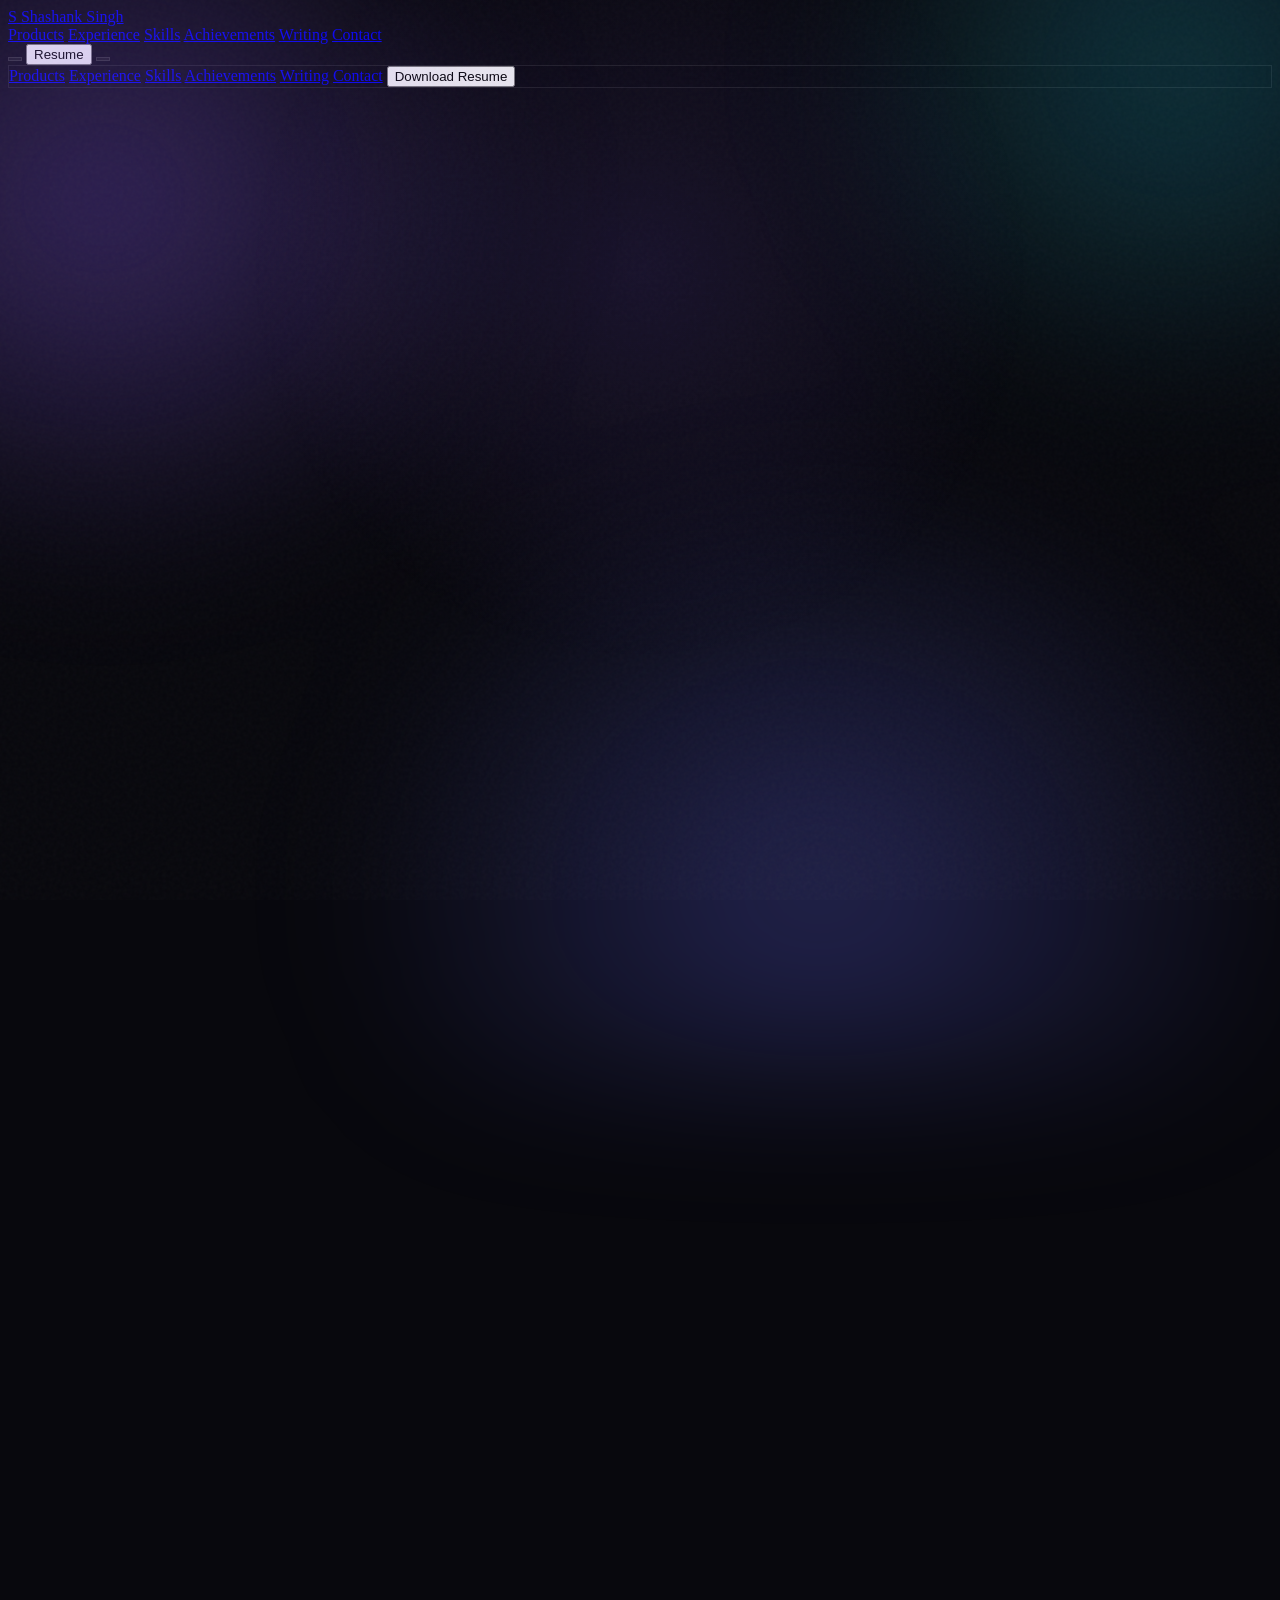
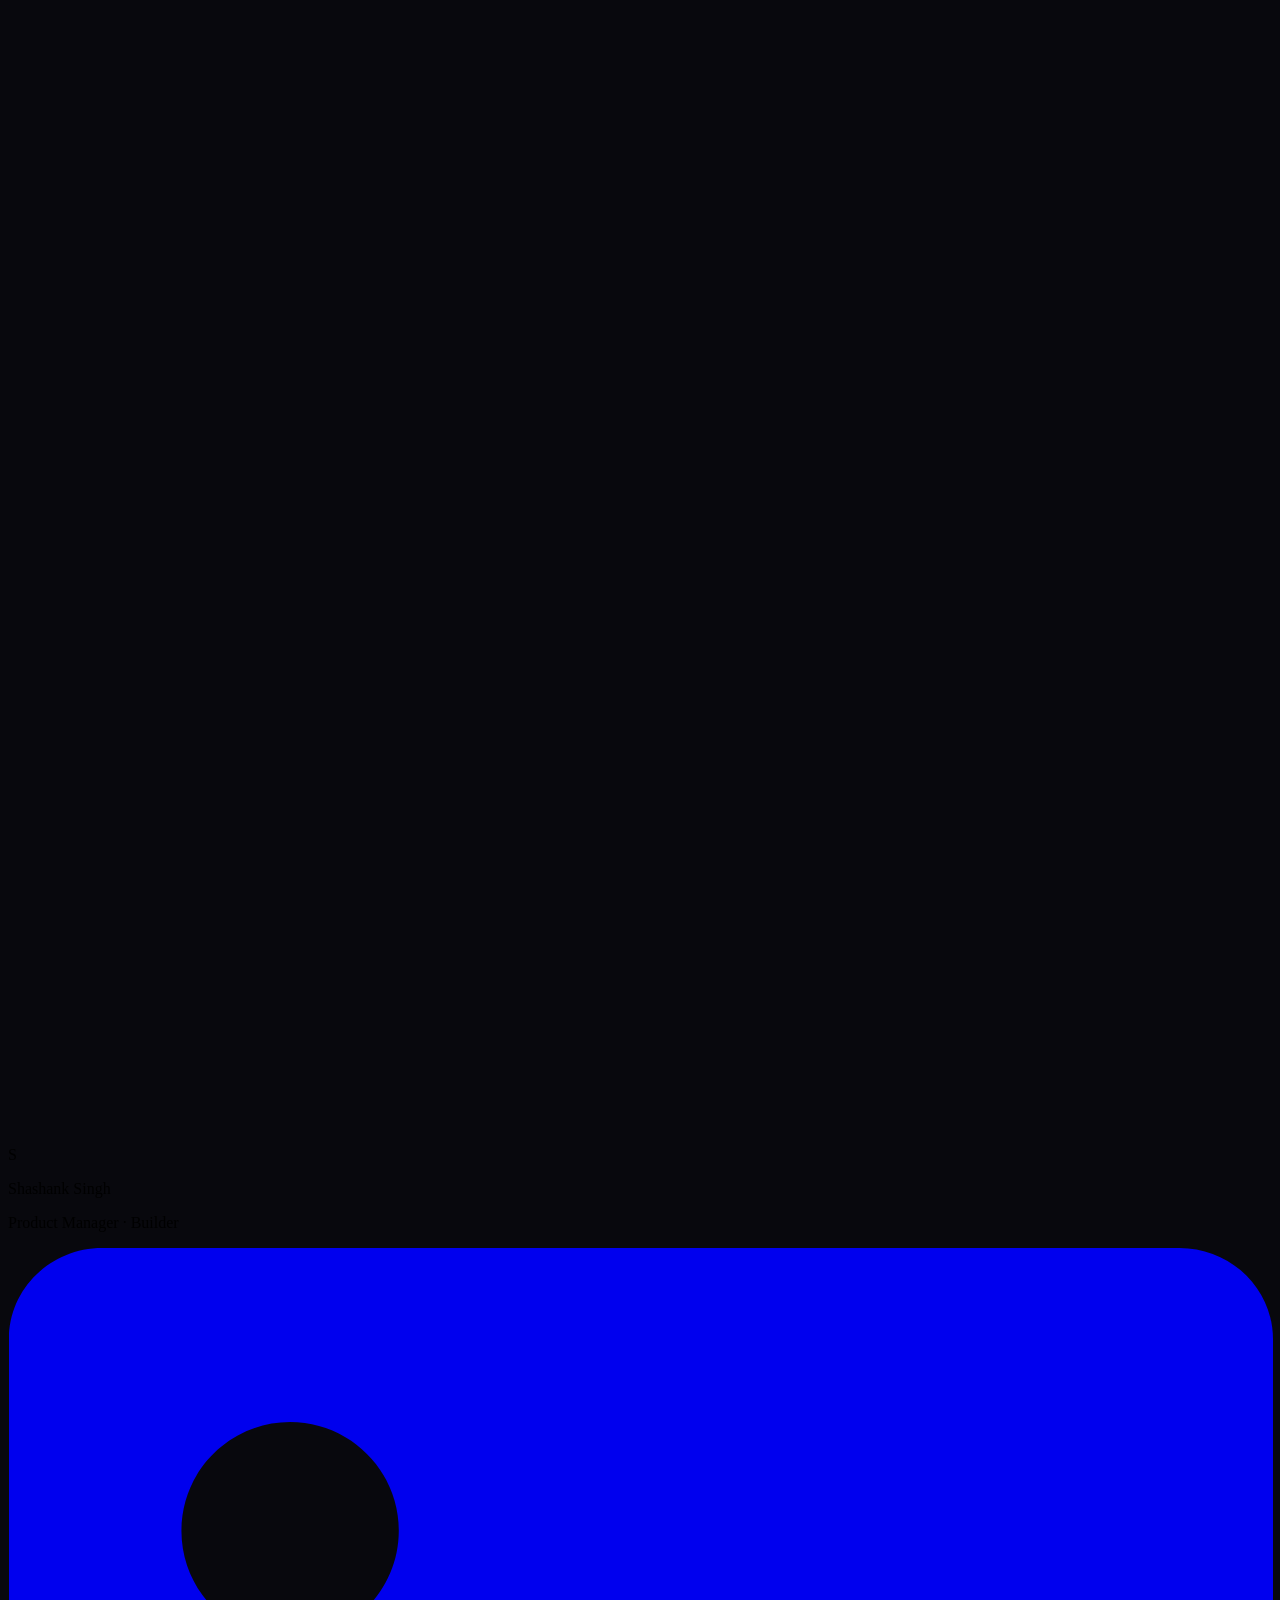
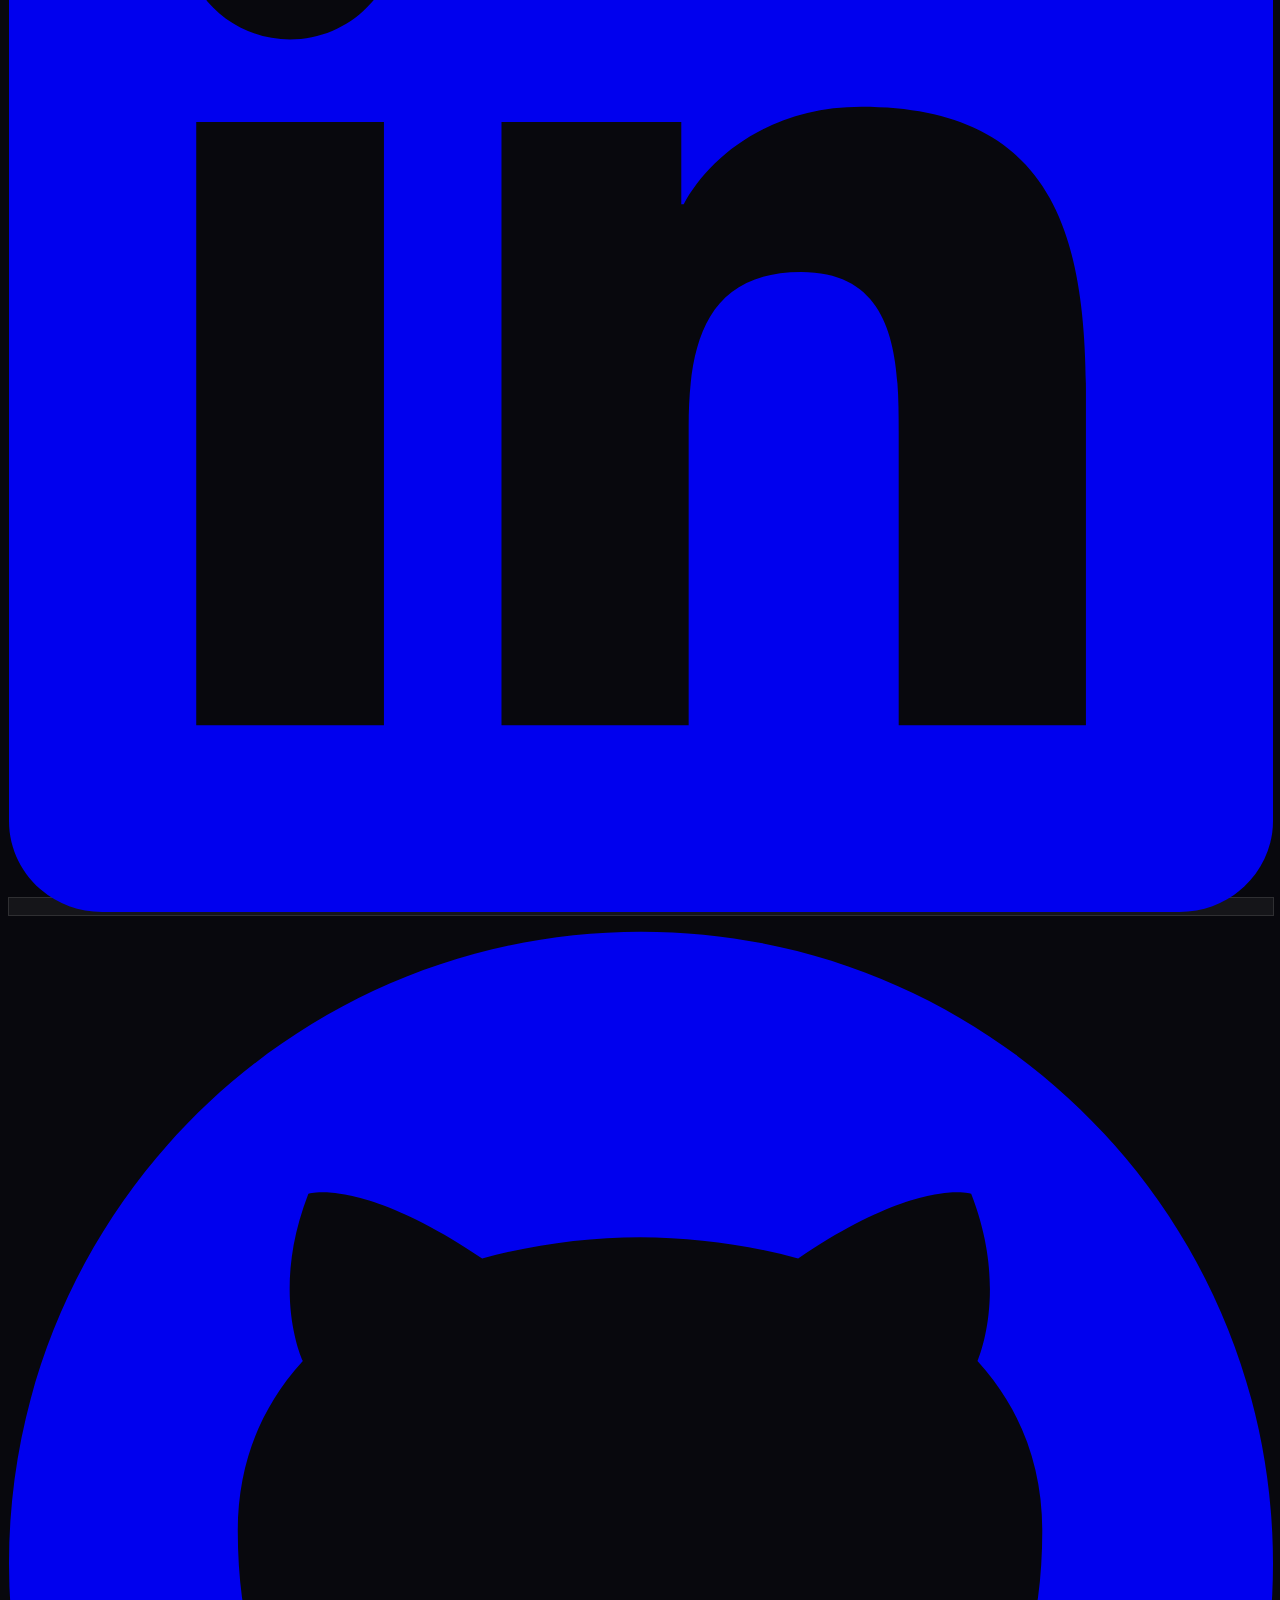
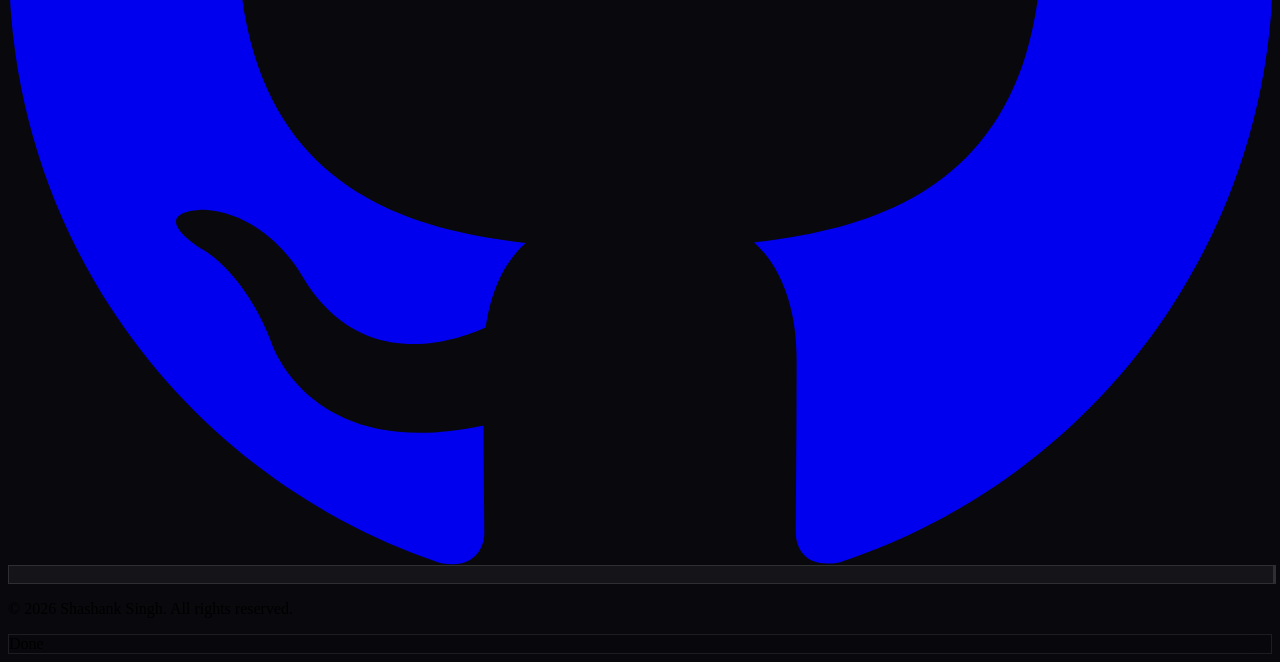
==== commit dbe86b93: "Default to dark mode; visitors can still switch to light Co-Authored-By: Claude Fable 5 <noreply@ant" ====
--- a/index.html
+++ b/index.html
@@ -9,11 +9,10 @@
     <meta property="og:description" content="Product manager who actually ships. 5+ years in B2B SaaS, plus three products built solo.">
     <meta property="og:type" content="website">
 
-    <!-- Set theme before paint to avoid flash -->
+    <!-- Set theme before paint to avoid flash. Dark by default; the toggle stores the visitor's choice. -->
     <script>
         (function () {
-            var saved = localStorage.theme;
-            if (saved === 'dark' || (!saved && window.matchMedia('(prefers-color-scheme: dark)').matches)) {
+            if (localStorage.theme !== 'light') {
                 document.documentElement.classList.add('dark');
             }
         })();
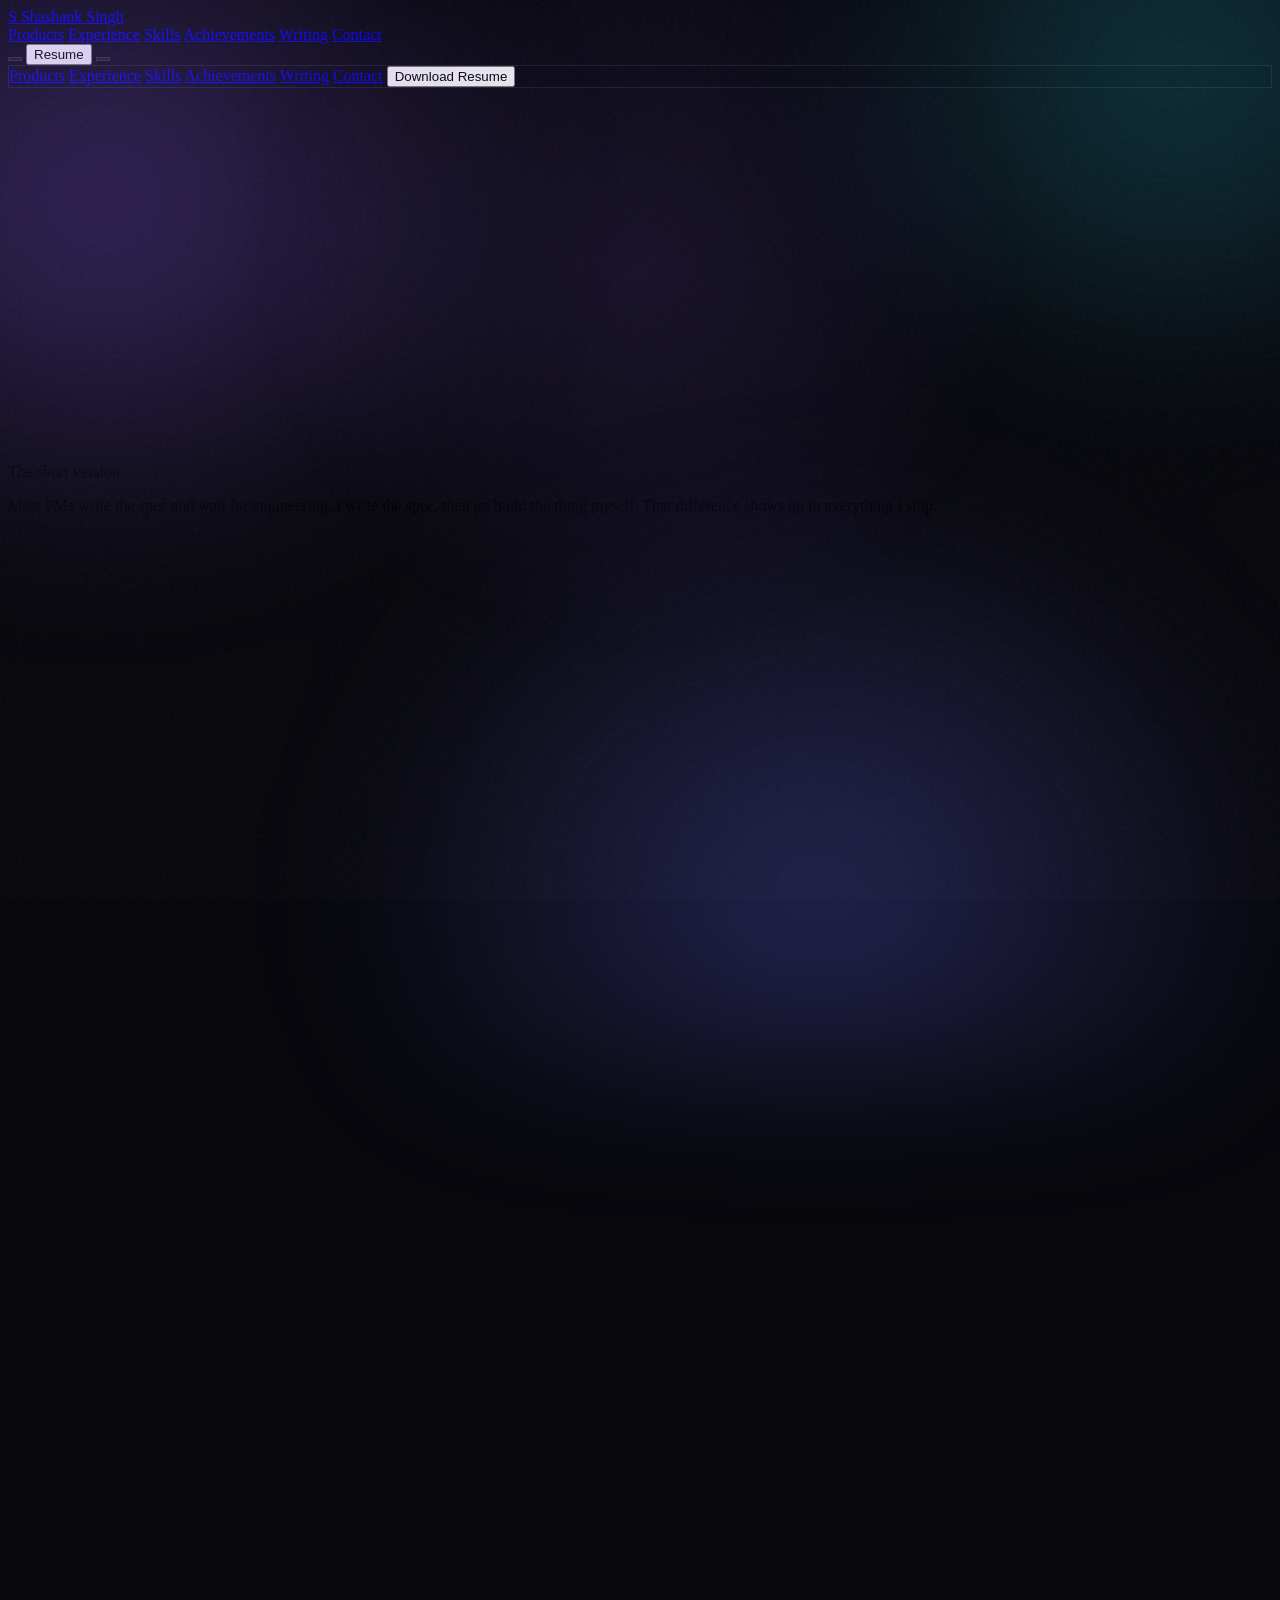
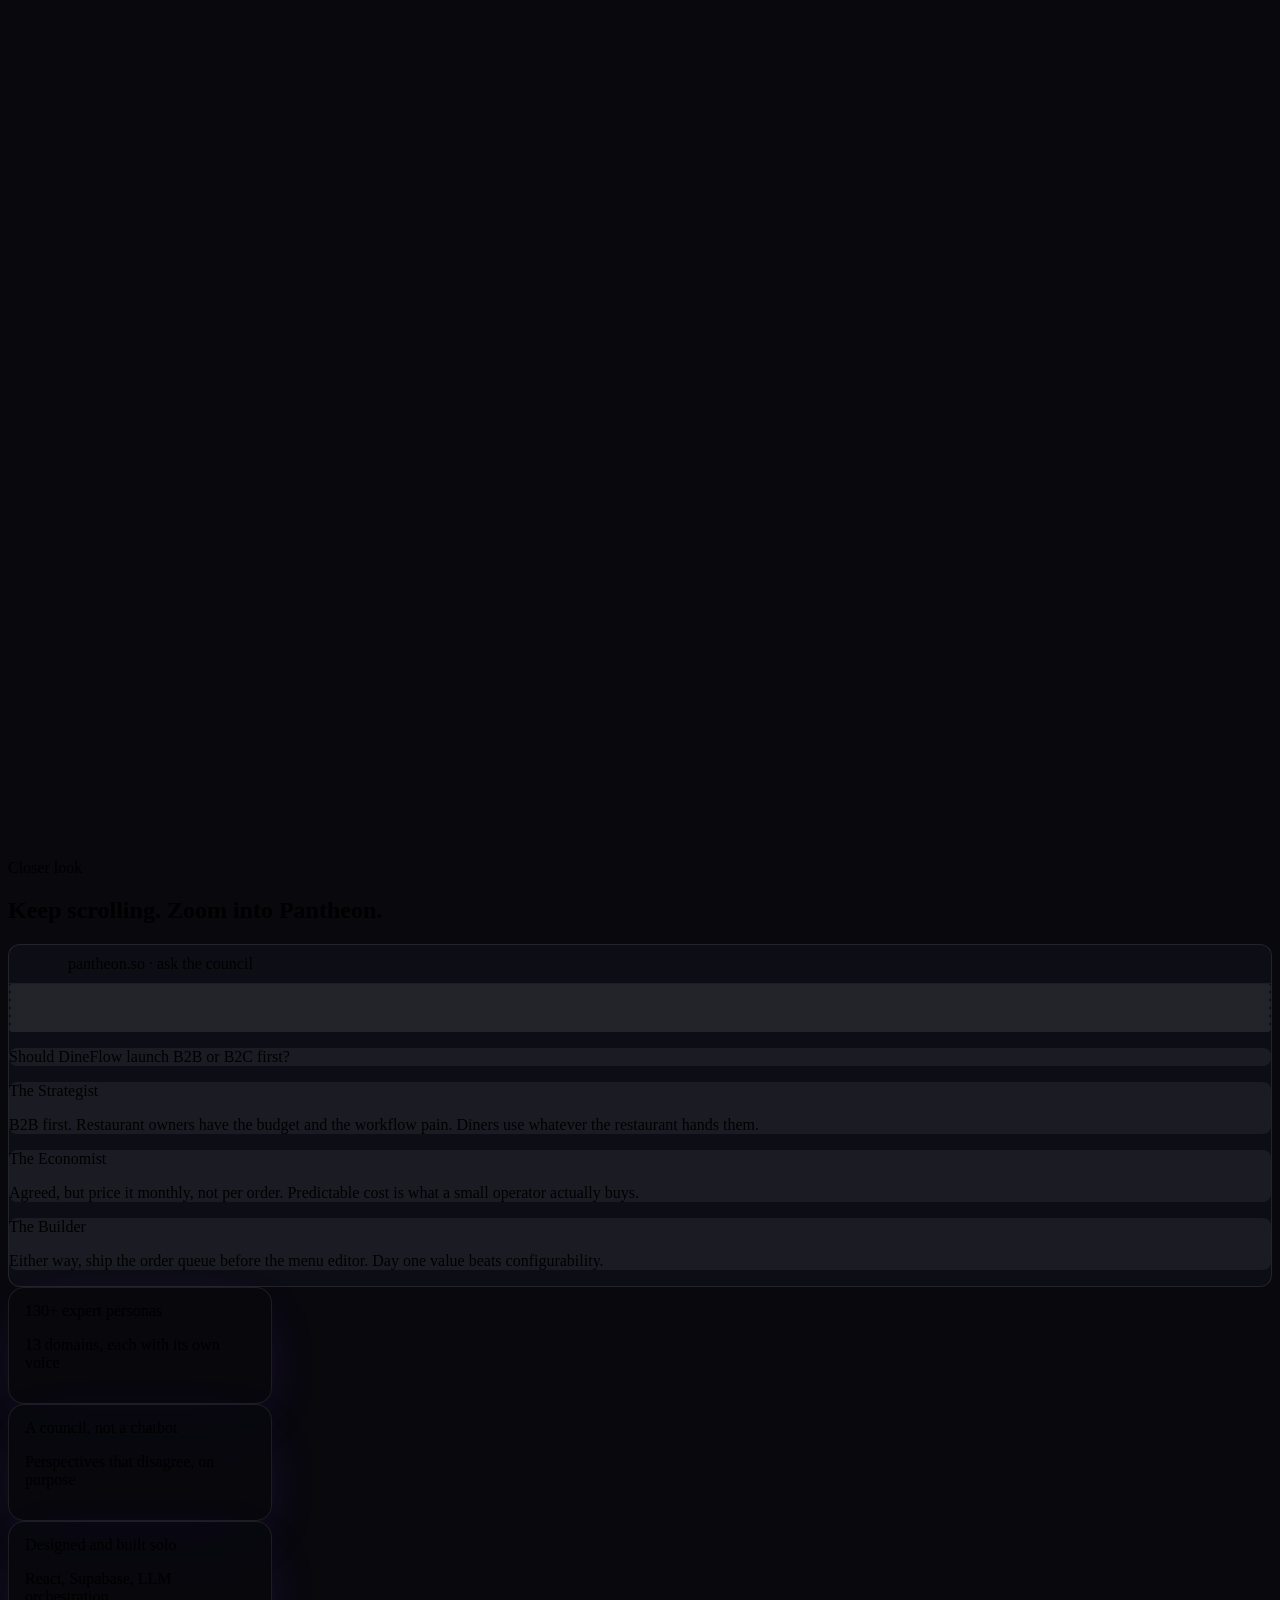
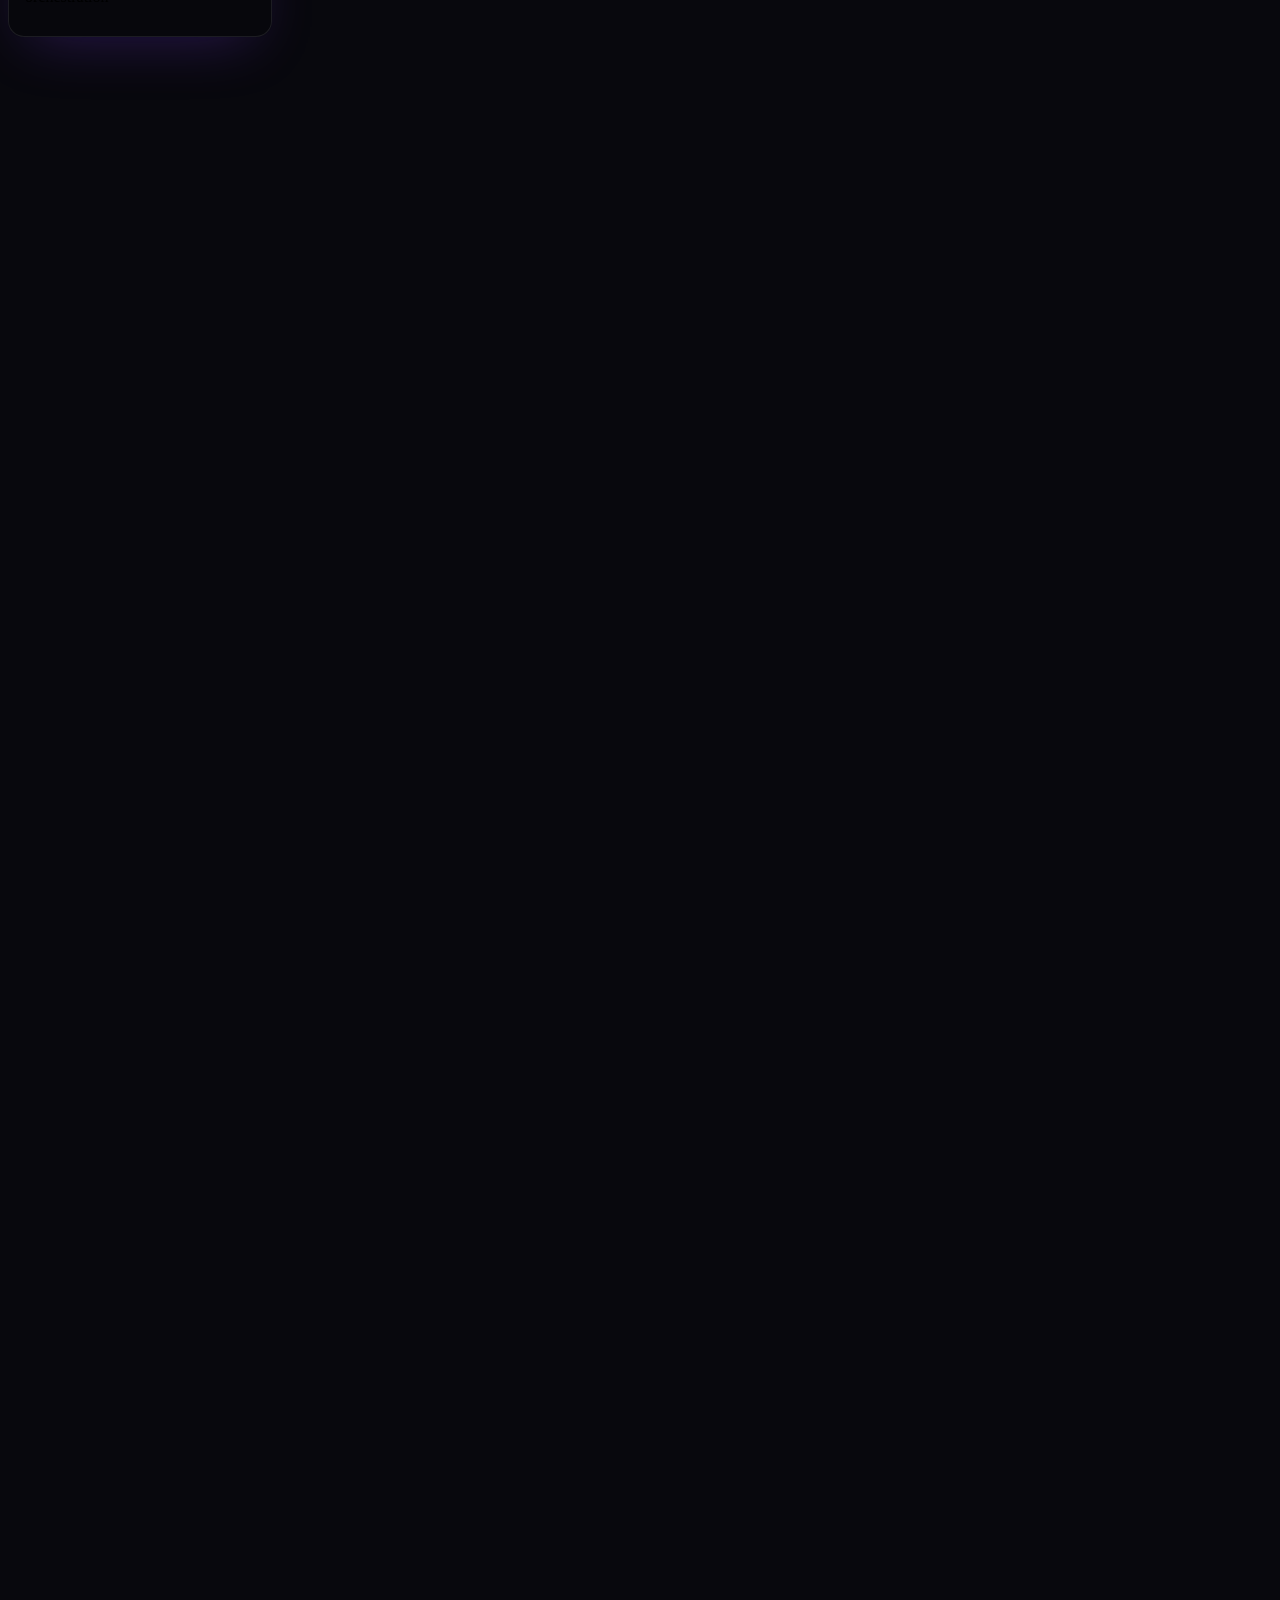
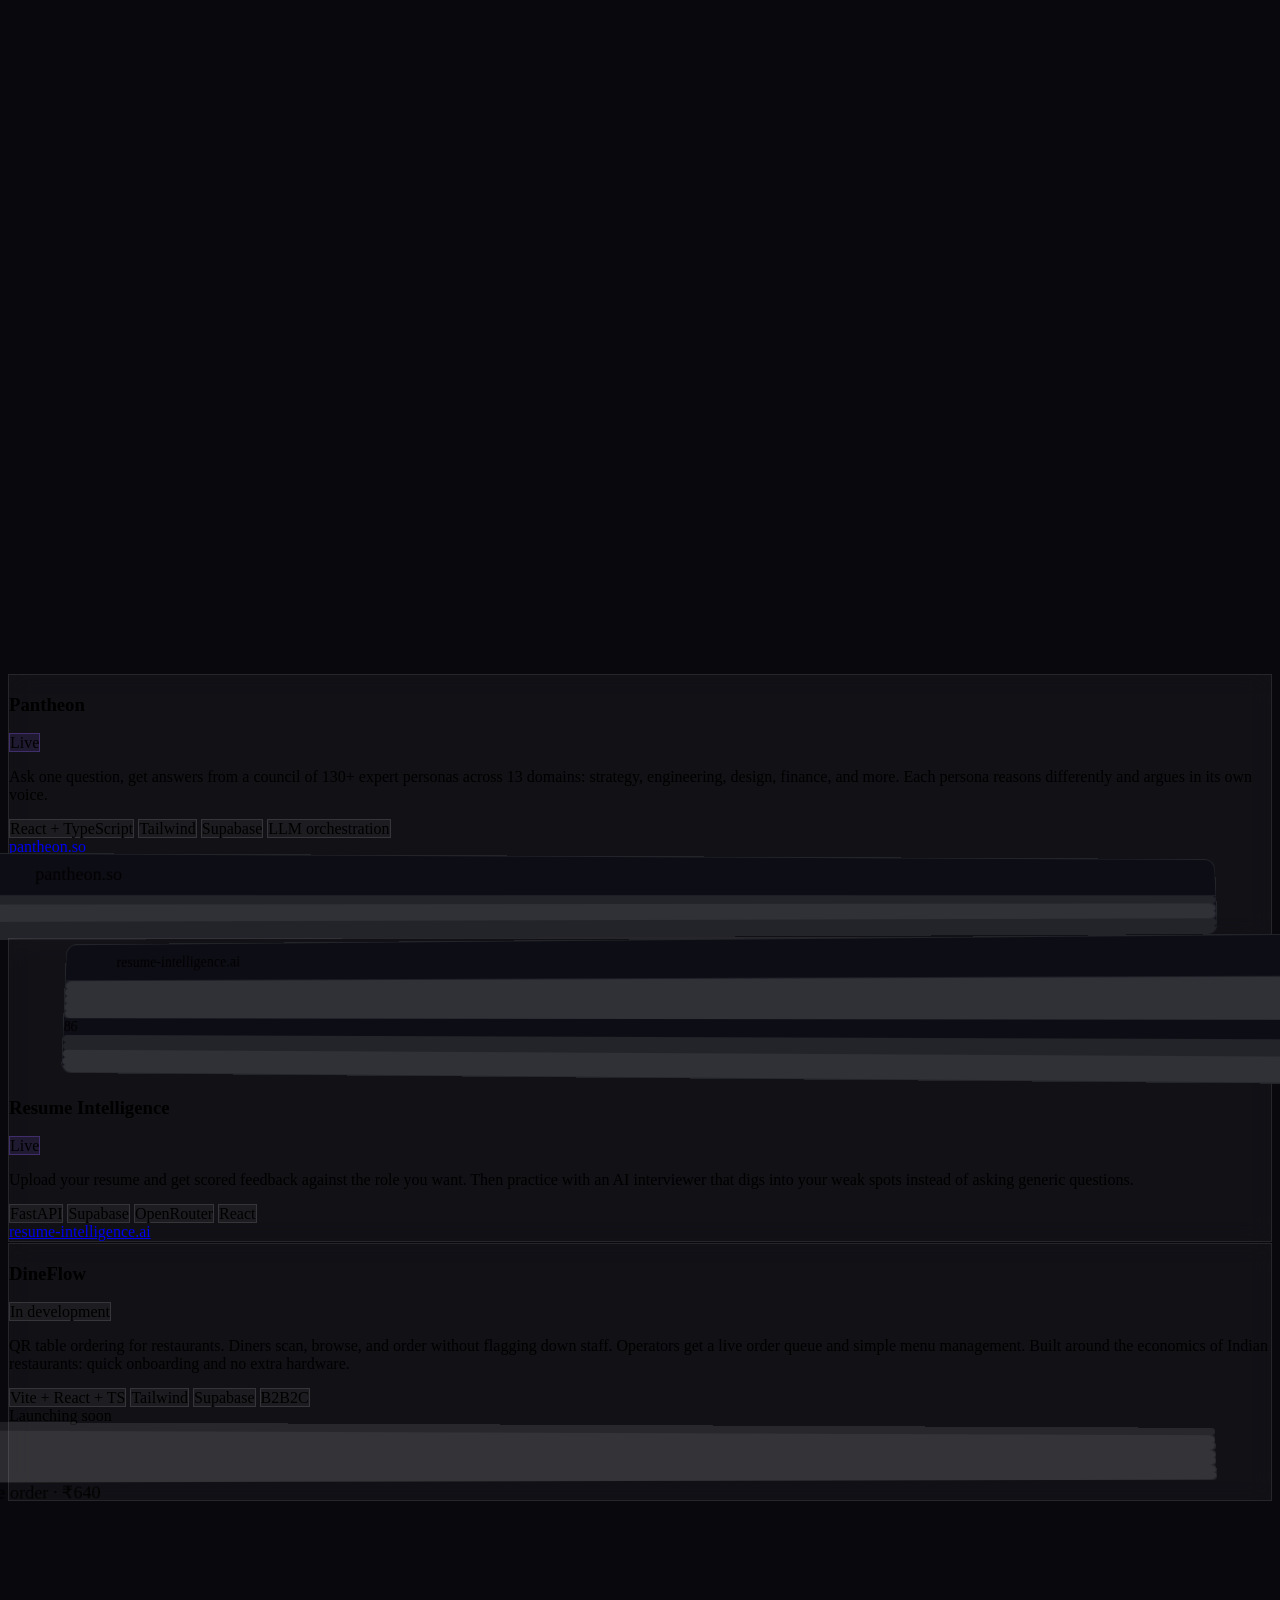
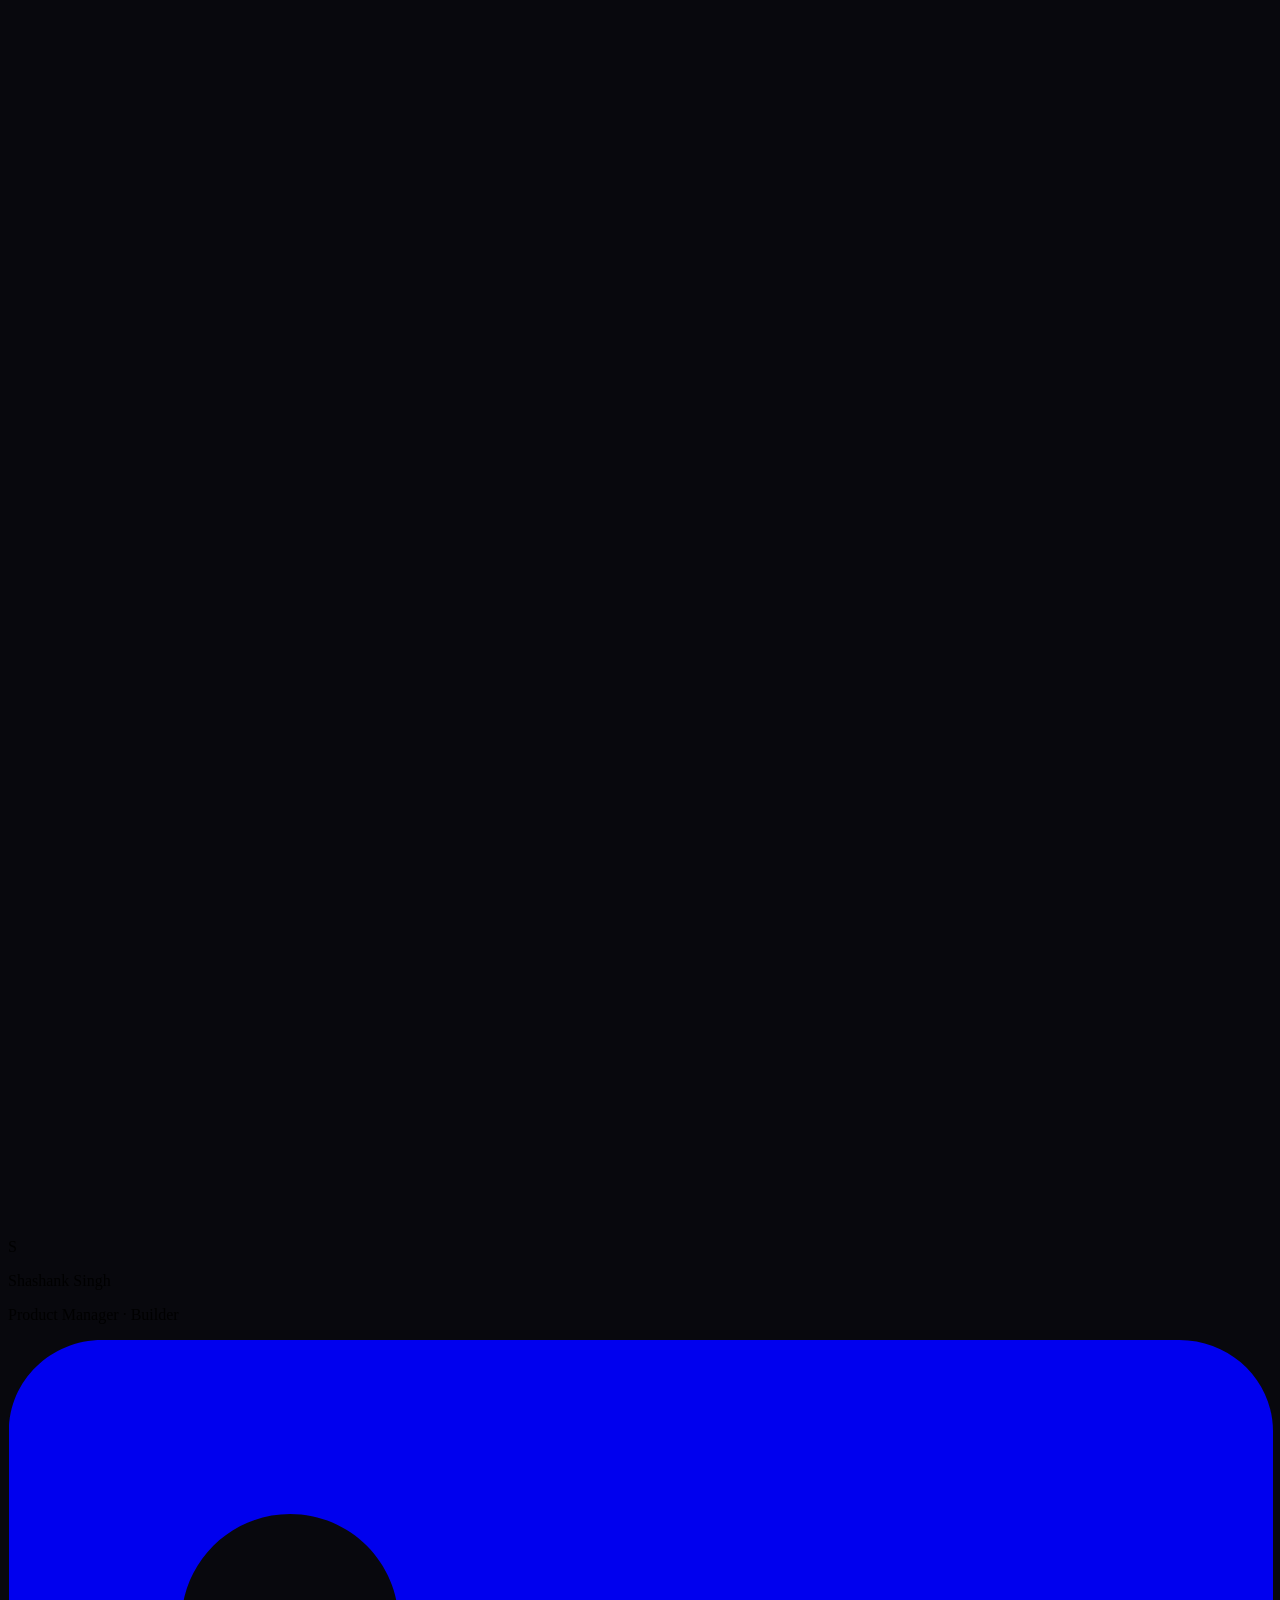
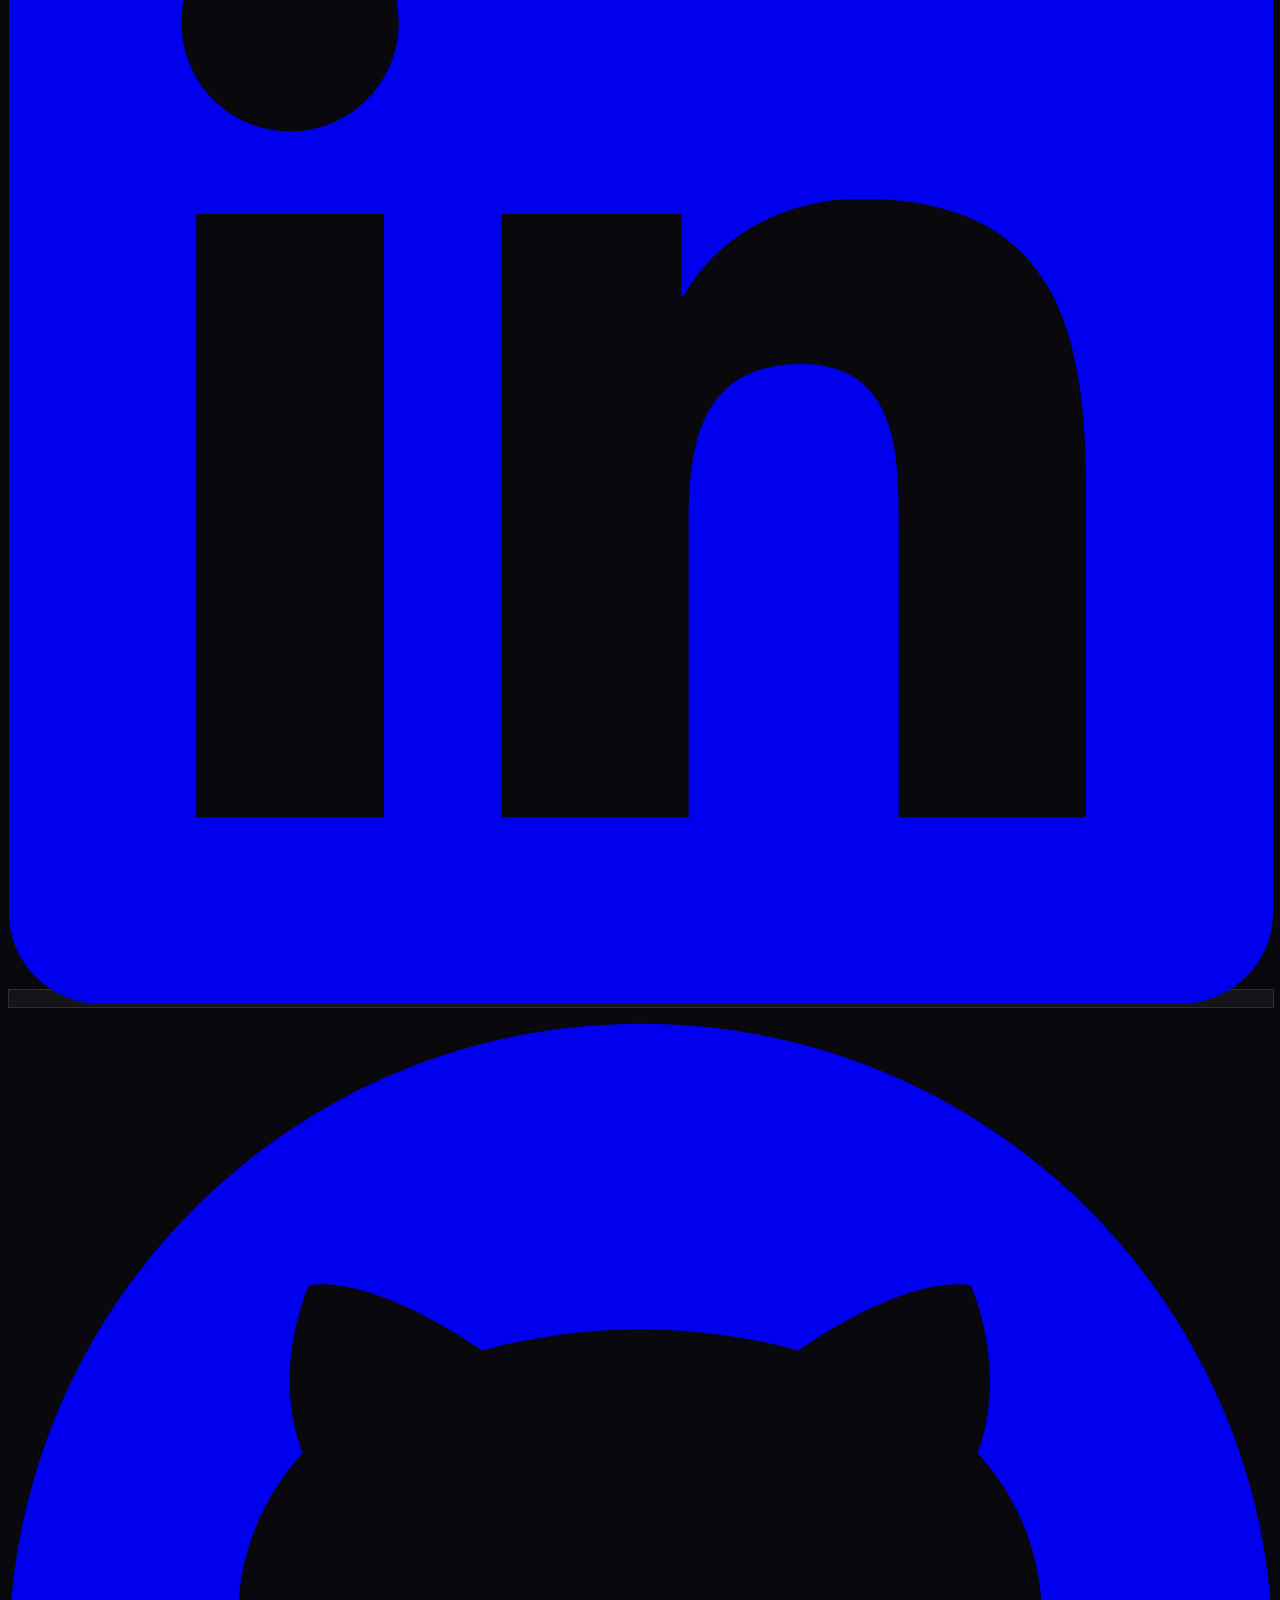
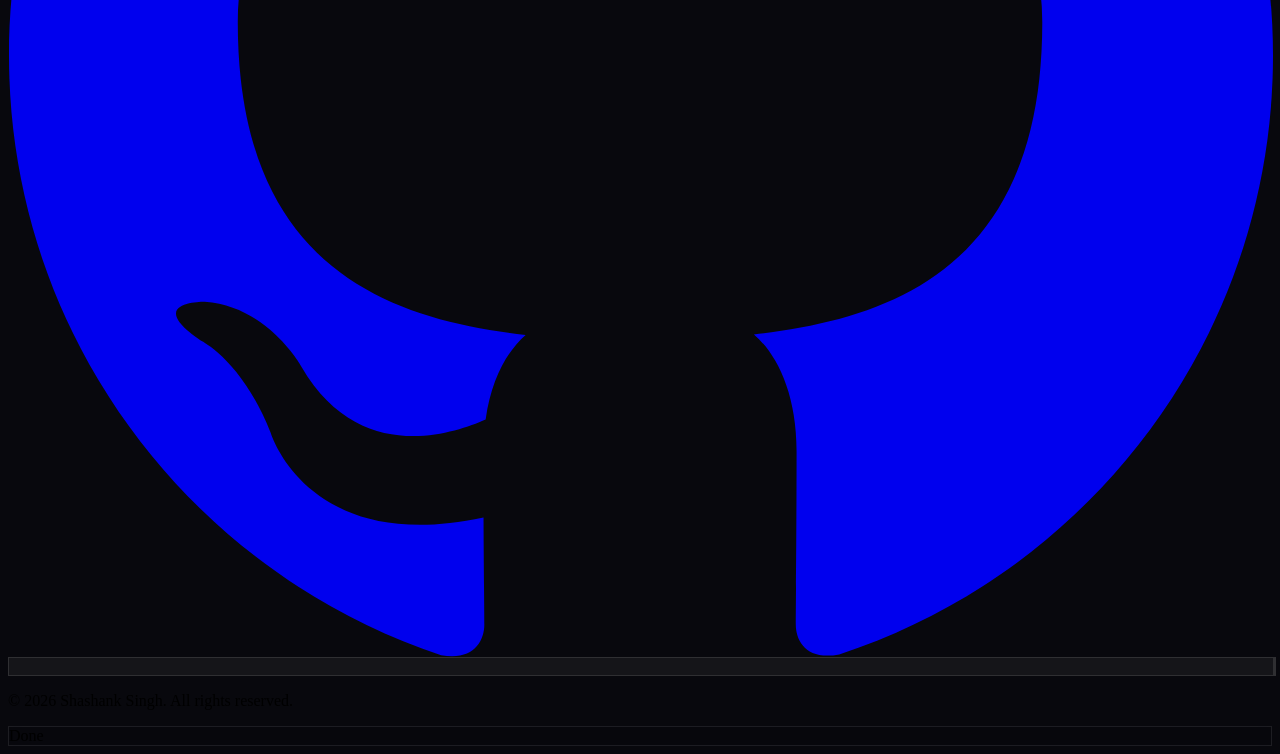
==== commit 2e2c91dc: "Add Apple-style scroll storytelling: zoom showcase, story reveal, rotating hero word A pinned GSAP S" ====
--- a/index.html
+++ b/index.html
@@ -115,7 +115,7 @@
         <div class="glow-orb w-[480px] h-[480px] bg-cyan-500/15 top-1/3 -right-48"></div>
         <div class="particles" id="particles" aria-hidden="true"></div>
 
-        <div class="relative z-10 max-w-6xl mx-auto px-5 sm:px-8 pt-32 pb-20 w-full">
+        <div id="hero-inner" class="relative z-10 max-w-6xl mx-auto px-5 sm:px-8 pt-32 pb-20 w-full">
             <div class="grid lg:grid-cols-[1.15fr_0.85fr] gap-14 items-center">
                 <div>
                     <div class="inline-flex items-center gap-2.5 px-4 py-2 rounded-full chip mb-8 reveal">
@@ -128,7 +128,13 @@
 
                     <h1 class="font-display text-5xl sm:text-6xl lg:text-7xl font-bold text-slate-900 dark:text-white tracking-tight leading-[1.05] mb-6 reveal">
                         Product manager<br>
-                        who actually <span class="text-gradient">ships.</span>
+                        who actually
+                        <span class="word-rotator" id="word-rotator">
+                            <span class="rotator-word text-gradient is-active">ships.</span>
+                            <span class="rotator-word text-gradient">builds.</span>
+                            <span class="rotator-word text-gradient">delivers.</span>
+                            <span class="rotator-word text-gradient">scales.</span>
+                        </span>
                     </h1>
 
                     <p class="text-lg sm:text-xl text-slate-600 dark:text-slate-400 leading-relaxed mb-10 max-w-xl reveal">
@@ -224,6 +230,109 @@
             <i data-lucide="chevron-down" class="w-6 h-6"></i>
         </a>
     </header>
+
+    <!-- ===================== STORY (scroll-driven, Apple style) ===================== -->
+    <section id="story" class="relative" style="height: 220vh;">
+        <div class="sticky top-0 min-h-screen flex items-center overflow-hidden">
+            <div class="glow-orb w-[420px] h-[420px] bg-indigo-600/15 top-1/4 -left-40"></div>
+            <div class="max-w-4xl mx-auto px-5 sm:px-8 relative z-10">
+                <p class="text-violet-600 dark:text-violet-400 font-semibold text-sm tracking-widest uppercase mb-8">The short version</p>
+                <p id="story-text" class="font-display text-3xl sm:text-5xl lg:text-6xl font-bold leading-tight sm:leading-tight lg:leading-tight text-slate-900 dark:text-white">
+                    Most PMs write the spec and wait for engineering. I write the spec, then go build the thing myself. That difference shows up in everything I ship.
+                </p>
+            </div>
+        </div>
+    </section>
+
+    <!-- ===================== SHOWCASE (scroll-zoom, GSAP) ===================== -->
+    <section id="showcase" class="relative" style="height: 320vh;">
+        <div class="sticky top-0 h-screen overflow-hidden flex items-center justify-center">
+            <div class="glow-orb w-[500px] h-[500px] bg-violet-600/20 top-10 -right-40"></div>
+
+            <div id="showcase-intro" class="absolute top-24 sm:top-28 inset-x-0 text-center px-5 z-20">
+                <p class="text-violet-600 dark:text-violet-400 font-semibold text-sm tracking-widest uppercase mb-3">Closer look</p>
+                <h2 class="font-display text-3xl sm:text-5xl font-bold text-slate-900 dark:text-white tracking-tight">Keep scrolling. Zoom into Pantheon.</h2>
+            </div>
+
+            <div id="zoom-stage" class="relative w-[min(92vw,880px)]">
+                <div class="mock-window shadow-2xl">
+                    <div class="mock-bar">
+                        <span class="mock-dot bg-rose-500/70"></span>
+                        <span class="mock-dot bg-amber-500/70"></span>
+                        <span class="mock-dot bg-emerald-500/70"></span>
+                        <span class="ml-3 text-[11px] text-slate-500">pantheon.so · ask the council</span>
+                    </div>
+                    <div class="flex">
+                        <!-- Sidebar -->
+                        <div class="hidden sm:block w-44 border-r border-white/5 p-4 space-y-3">
+                            <div class="mock-line w-2/3"></div>
+                            <div class="flex items-center gap-2.5"><span class="w-7 h-7 rounded-full bg-violet-500/40 shrink-0"></span><div class="mock-line w-full"></div></div>
+                            <div class="flex items-center gap-2.5"><span class="w-7 h-7 rounded-full bg-cyan-500/40 shrink-0"></span><div class="mock-line w-4/5"></div></div>
+                            <div class="flex items-center gap-2.5"><span class="w-7 h-7 rounded-full bg-indigo-500/40 shrink-0"></span><div class="mock-line w-full"></div></div>
+                            <div class="flex items-center gap-2.5"><span class="w-7 h-7 rounded-full bg-rose-500/40 shrink-0"></span><div class="mock-line w-3/5"></div></div>
+                            <div class="flex items-center gap-2.5"><span class="w-7 h-7 rounded-full bg-amber-500/40 shrink-0"></span><div class="mock-line w-4/5"></div></div>
+                        </div>
+                        <!-- Main panel -->
+                        <div class="flex-1 p-4 sm:p-6 space-y-3">
+                            <div class="mock-block px-4 py-3">
+                                <p class="text-[11px] sm:text-sm text-slate-300 font-medium">Should DineFlow launch B2B or B2C first?</p>
+                            </div>
+                            <div class="mock-block p-3 sm:p-4">
+                                <div class="flex items-center gap-2 mb-2">
+                                    <span class="w-5 h-5 rounded-full bg-violet-500/60"></span>
+                                    <span class="text-[10px] sm:text-xs font-semibold text-violet-300">The Strategist</span>
+                                </div>
+                                <p class="text-[10px] sm:text-xs text-slate-400 leading-relaxed">B2B first. Restaurant owners have the budget and the workflow pain. Diners use whatever the restaurant hands them.</p>
+                            </div>
+                            <div class="mock-block p-3 sm:p-4">
+                                <div class="flex items-center gap-2 mb-2">
+                                    <span class="w-5 h-5 rounded-full bg-cyan-500/60"></span>
+                                    <span class="text-[10px] sm:text-xs font-semibold text-cyan-300">The Economist</span>
+                                </div>
+                                <p class="text-[10px] sm:text-xs text-slate-400 leading-relaxed">Agreed, but price it monthly, not per order. Predictable cost is what a small operator actually buys.</p>
+                            </div>
+                            <div class="mock-block p-3 sm:p-4">
+                                <div class="flex items-center gap-2 mb-2">
+                                    <span class="w-5 h-5 rounded-full bg-indigo-500/60"></span>
+                                    <span class="text-[10px] sm:text-xs font-semibold text-indigo-300">The Builder</span>
+                                </div>
+                                <p class="text-[10px] sm:text-xs text-slate-400 leading-relaxed">Either way, ship the order queue before the menu editor. Day one value beats configurability.</p>
+                            </div>
+                        </div>
+                    </div>
+                </div>
+
+                <!-- Detail callouts, revealed as the zoom completes -->
+                <div class="absolute left-3 top-14 lg:-left-20 lg:top-16 z-20">
+                    <div class="zoom-callout">
+                        <div class="flex items-center gap-2 mb-1">
+                            <i data-lucide="users" class="w-4 h-4 text-violet-500"></i>
+                            <span class="font-display font-bold text-sm text-slate-900 dark:text-white">130+ expert personas</span>
+                        </div>
+                        <p class="text-xs text-slate-600 dark:text-slate-400">13 domains, each with its own voice</p>
+                    </div>
+                </div>
+                <div class="absolute right-3 top-1/2 lg:-right-20 z-20">
+                    <div class="zoom-callout">
+                        <div class="flex items-center gap-2 mb-1">
+                            <i data-lucide="message-square" class="w-4 h-4 text-cyan-500"></i>
+                            <span class="font-display font-bold text-sm text-slate-900 dark:text-white">A council, not a chatbot</span>
+                        </div>
+                        <p class="text-xs text-slate-600 dark:text-slate-400">Perspectives that disagree, on purpose</p>
+                    </div>
+                </div>
+                <div class="absolute left-1/2 -translate-x-1/2 -bottom-6 lg:-bottom-10 z-20">
+                    <div class="zoom-callout">
+                        <div class="flex items-center gap-2 mb-1">
+                            <i data-lucide="code-2" class="w-4 h-4 text-indigo-500"></i>
+                            <span class="font-display font-bold text-sm text-slate-900 dark:text-white">Designed and built solo</span>
+                        </div>
+                        <p class="text-xs text-slate-600 dark:text-slate-400">React, Supabase, LLM orchestration</p>
+                    </div>
+                </div>
+            </div>
+        </div>
+    </section>
 
     <!-- ===================== PRODUCTS ===================== -->
     <section id="products" class="relative py-28">
@@ -240,7 +349,7 @@
             <div class="space-y-8">
 
                 <!-- Pantheon -->
-                <div class="card tilt rounded-3xl overflow-hidden reveal">
+                <div class="card tilt scroll-card rounded-3xl overflow-hidden">
                     <div class="grid lg:grid-cols-2 gap-0">
                         <div class="p-8 sm:p-12 flex flex-col justify-center">
                             <div class="flex items-center gap-3 mb-5 flex-wrap">
@@ -305,7 +414,7 @@
                 </div>
 
                 <!-- Resume Intelligence -->
-                <div class="card tilt rounded-3xl overflow-hidden reveal">
+                <div class="card tilt scroll-card rounded-3xl overflow-hidden">
                     <div class="grid lg:grid-cols-2 gap-0">
                         <div class="p-8 sm:p-12 bg-gradient-to-bl from-cyan-500/10 to-transparent flex items-center order-last lg:order-first">
                             <div class="mock-window mock-3d-left w-full shadow-2xl">
@@ -369,7 +478,7 @@
                 </div>
 
                 <!-- DineFlow -->
-                <div class="card tilt rounded-3xl overflow-hidden reveal">
+                <div class="card tilt scroll-card rounded-3xl overflow-hidden">
                     <div class="grid lg:grid-cols-2 gap-0">
                         <div class="p-8 sm:p-12 flex flex-col justify-center">
                             <div class="flex items-center gap-3 mb-5 flex-wrap">
@@ -921,6 +1030,8 @@
         <span id="notification-text" class="text-slate-900 dark:text-white text-sm font-medium">Done</span>
     </div>
 
+    <script src="https://cdnjs.cloudflare.com/ajax/libs/gsap/3.12.5/gsap.min.js"></script>
+    <script src="https://cdnjs.cloudflare.com/ajax/libs/gsap/3.12.5/ScrollTrigger.min.js"></script>
     <script src="js/main.js"></script>
 </body>
 </html>
--- a/css/styles.css
+++ b/css/styles.css
@@ -290,6 +290,41 @@
 /* Image zoom on card hover */
 .img-zoom img { transition: transform 0.6s cubic-bezier(0.22, 1, 0.36, 1); }
 .card:hover .img-zoom img { transform: scale(1.08); }
+
+/* Scroll-driven effects (Apple style) */
+#hero-inner { will-change: transform, opacity; }
+.scroll-card { will-change: transform, opacity; }
+.story-word { opacity: 0.12; }
+
+/* Rotating word in the hero headline */
+.word-rotator {
+    display: inline-grid;
+    overflow: hidden;
+    vertical-align: bottom;
+    padding-bottom: 0.08em;
+    margin-bottom: -0.08em;
+}
+.rotator-word {
+    grid-area: 1 / 1;
+    opacity: 0;
+    transform: translateY(115%);
+    transition: transform 0.65s cubic-bezier(0.34, 1.3, 0.64, 1), opacity 0.4s ease;
+}
+.rotator-word.is-active { opacity: 1; transform: translateY(0); }
+.rotator-word.is-exit { opacity: 0; transform: translateY(-115%); }
+
+/* Zoom showcase */
+#zoom-stage { will-change: transform; }
+.zoom-callout {
+    width: 230px;
+    max-width: 62vw;
+    padding: 0.9rem 1rem;
+    border-radius: 1rem;
+    background: var(--nav-bg);
+    border: 1px solid var(--border);
+    backdrop-filter: blur(14px);
+    box-shadow: var(--card-shadow);
+}
 
 /* Animated gradient border on card hover */
 @property --angle {
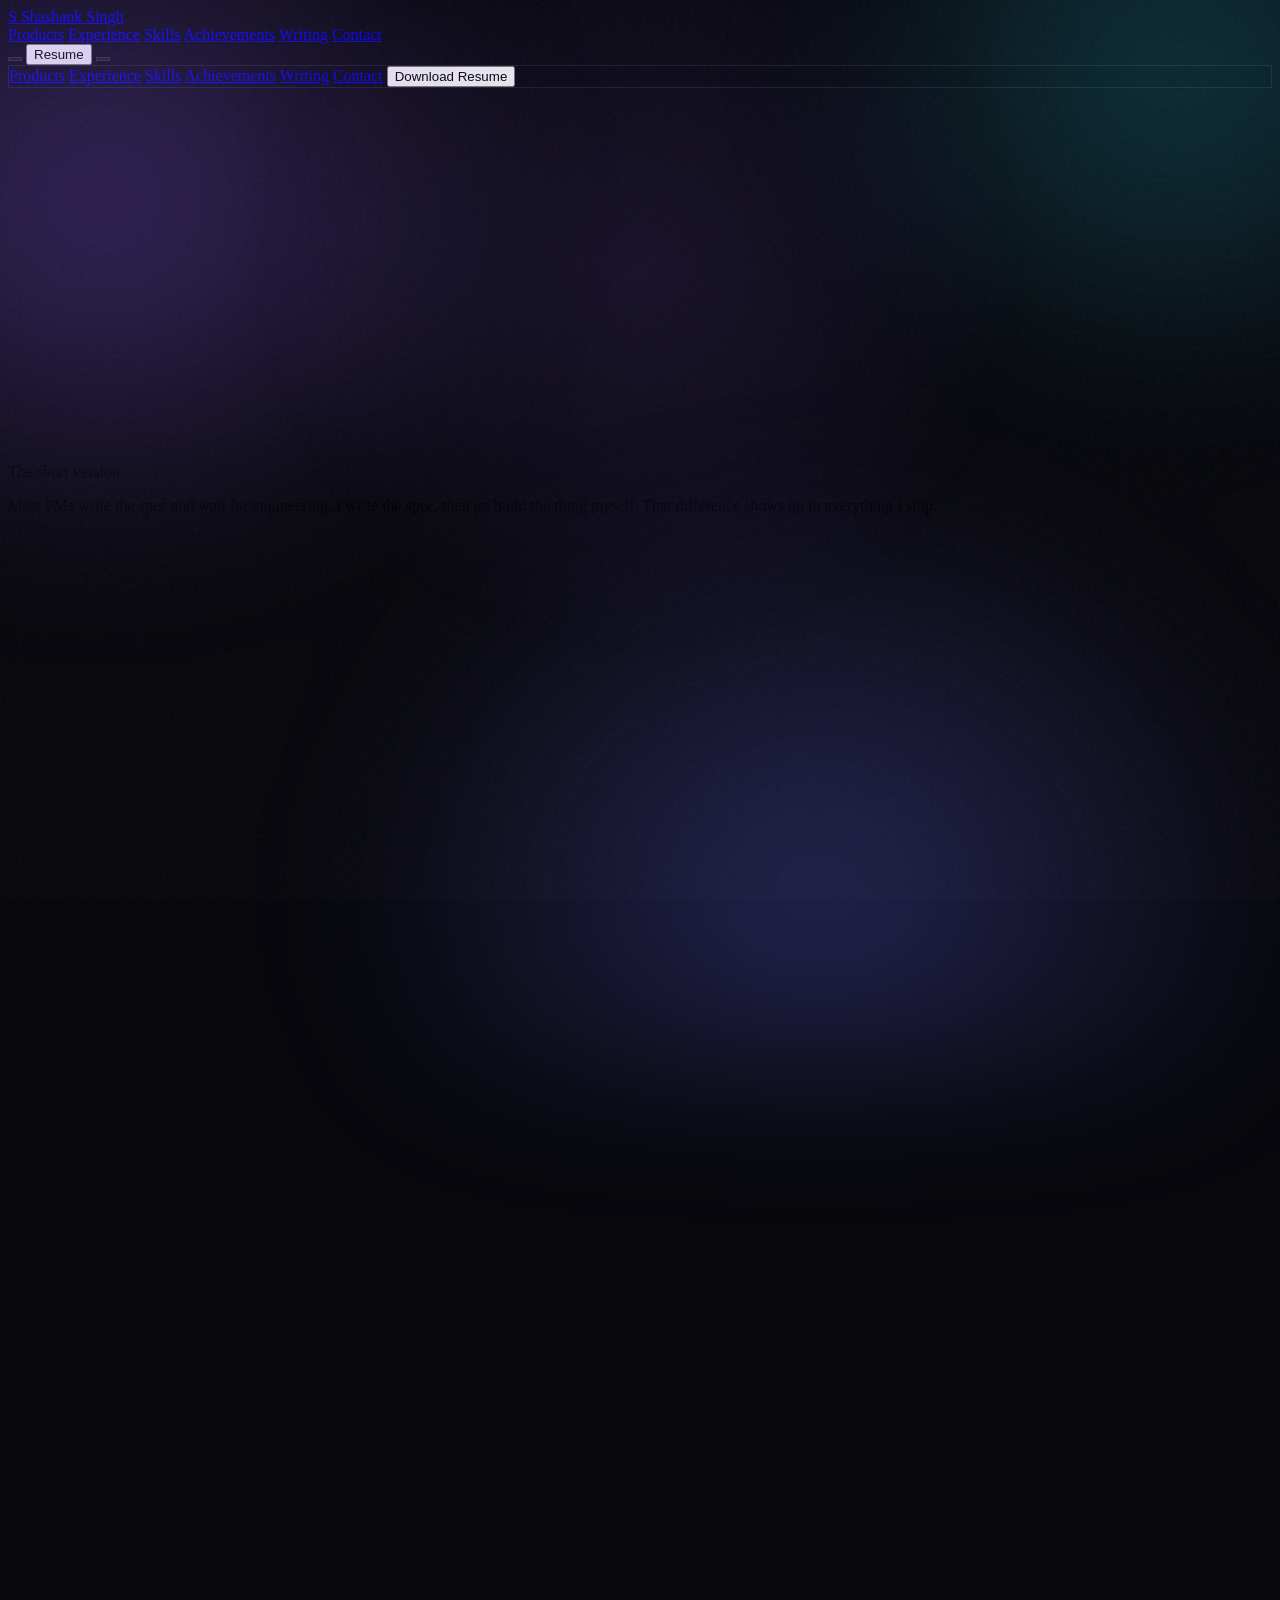
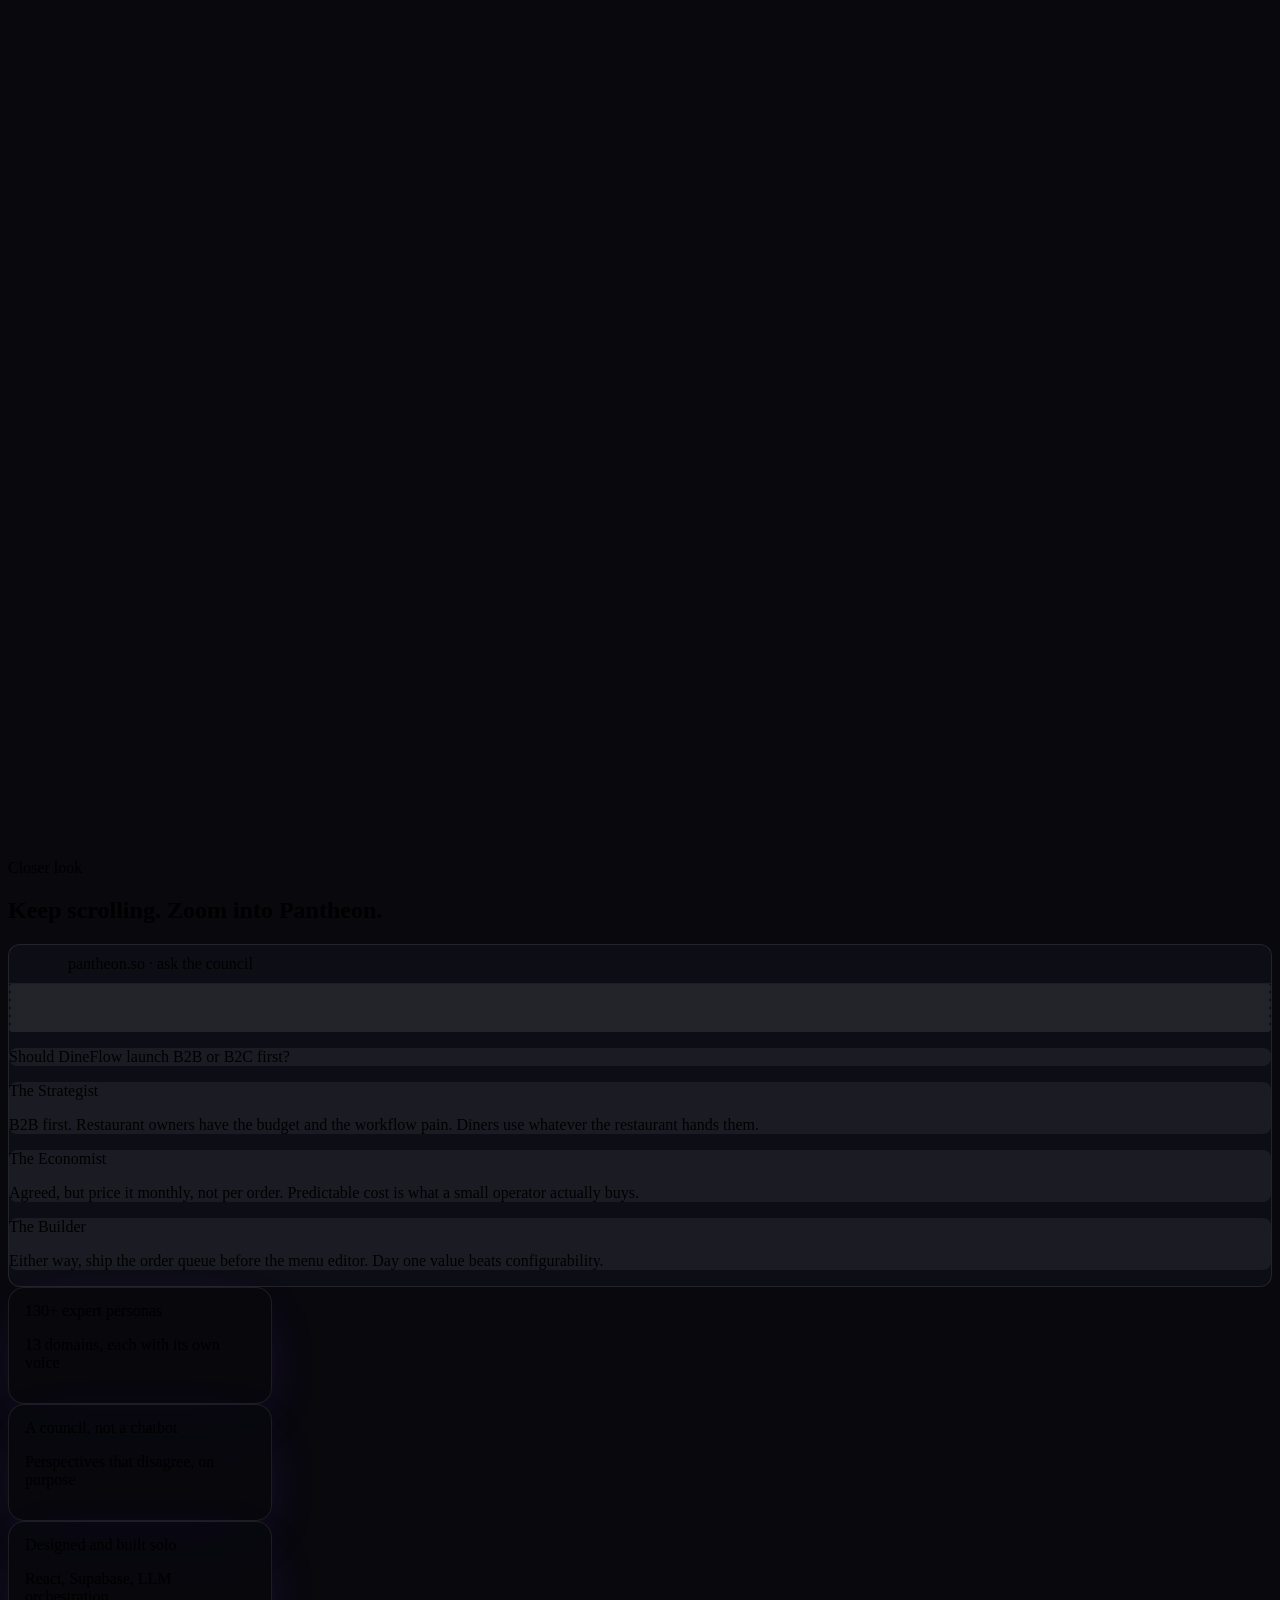
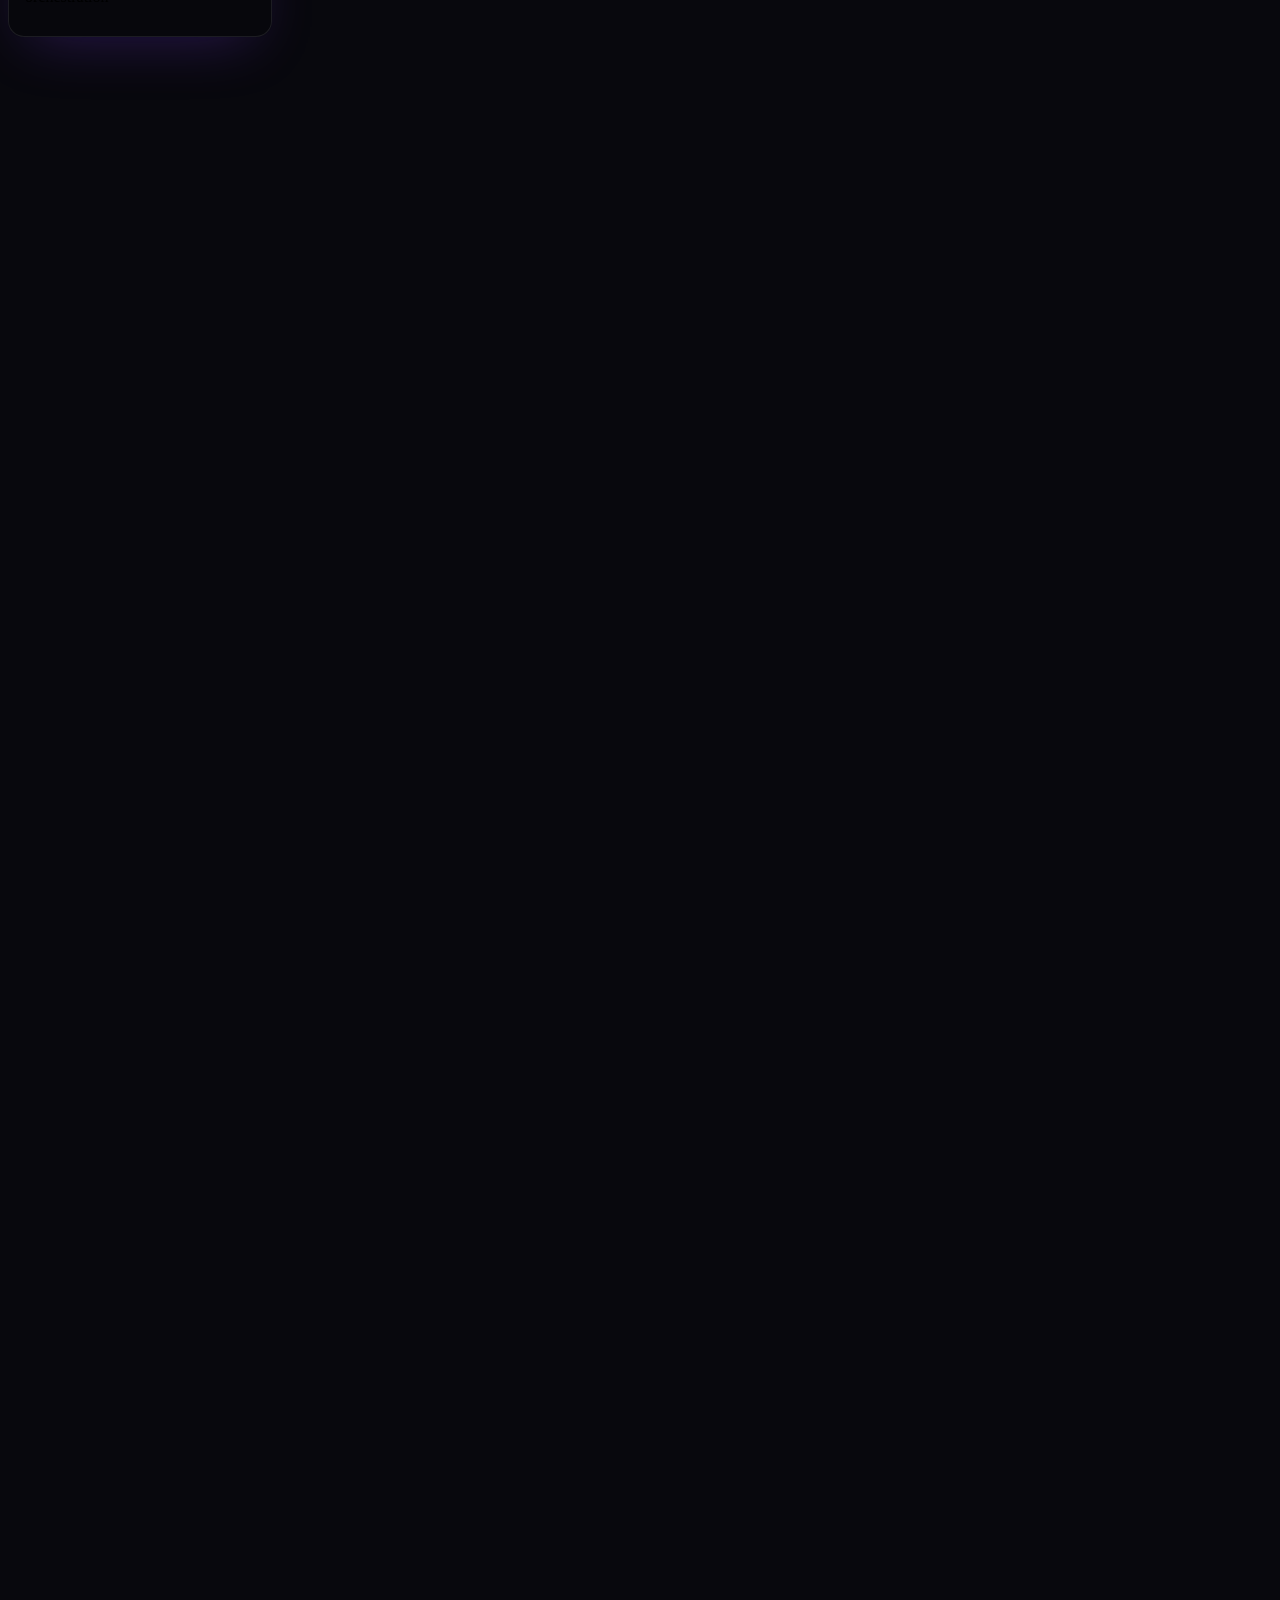
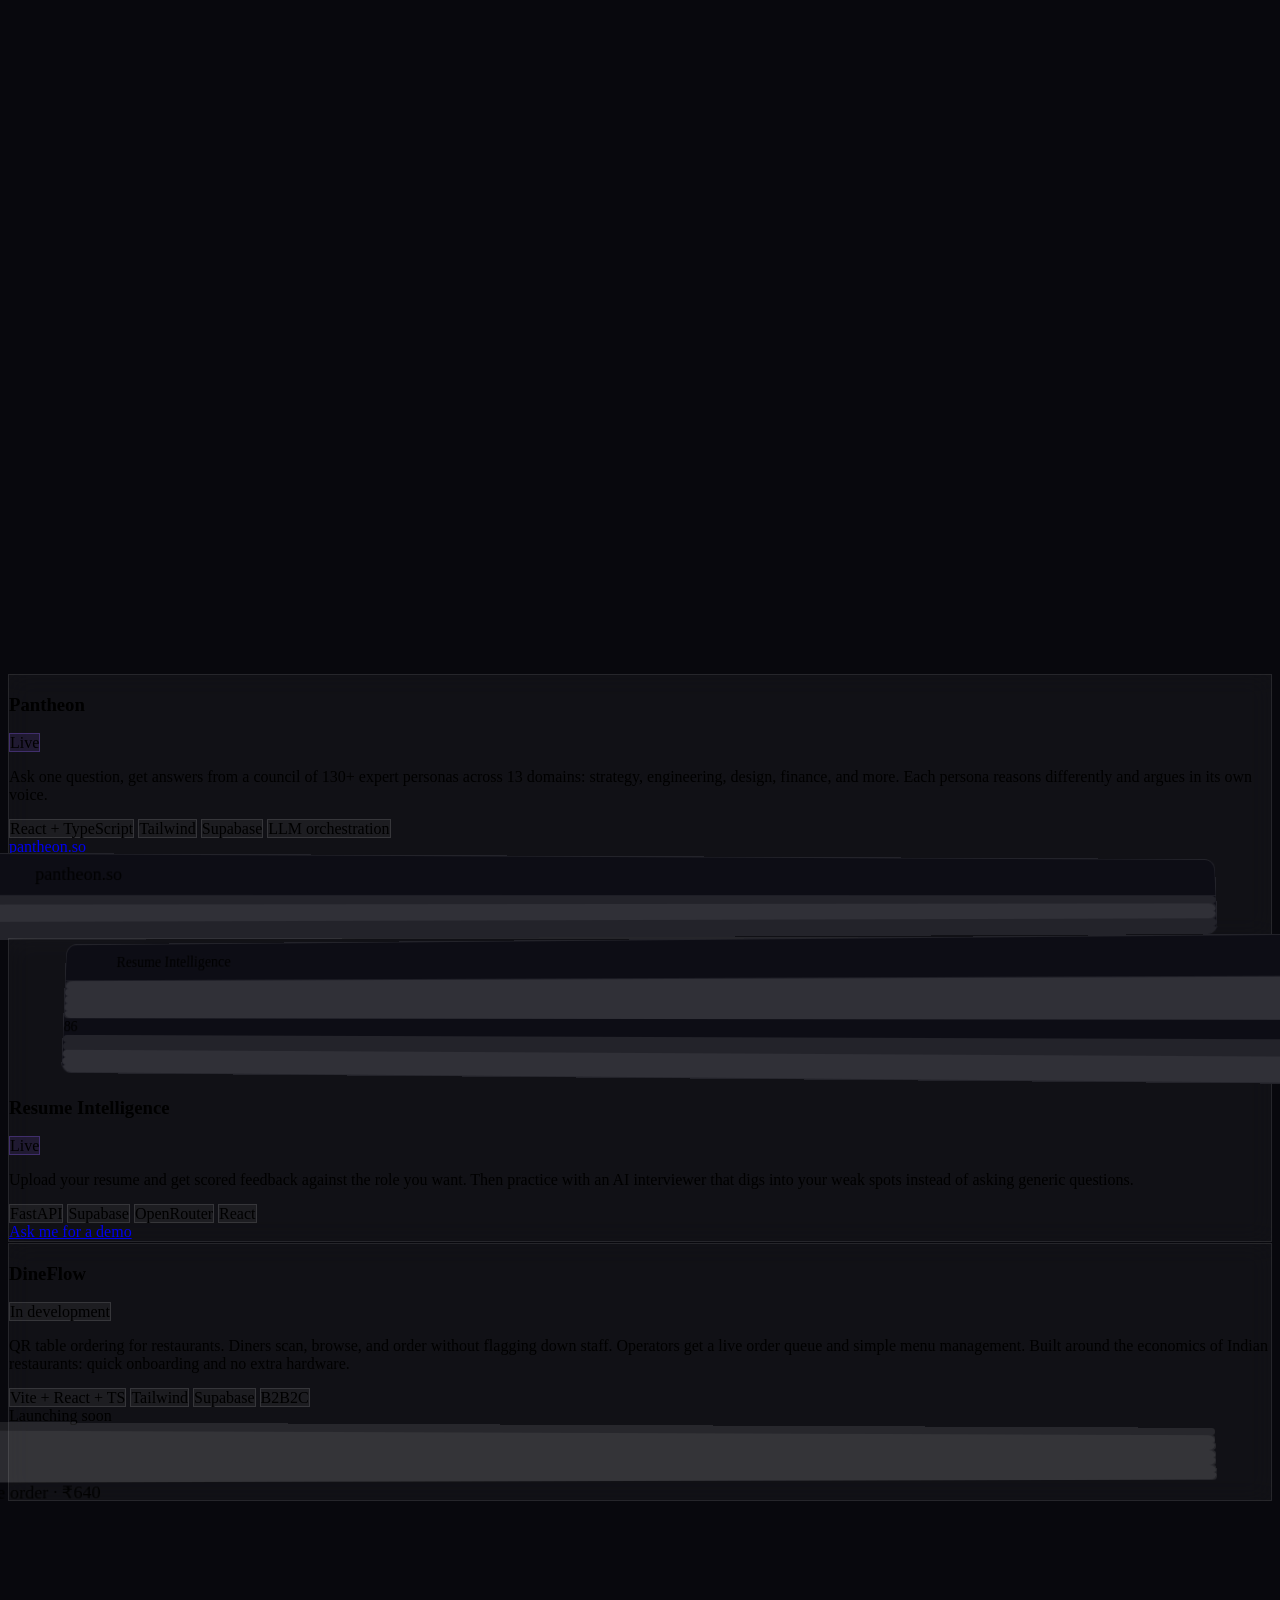
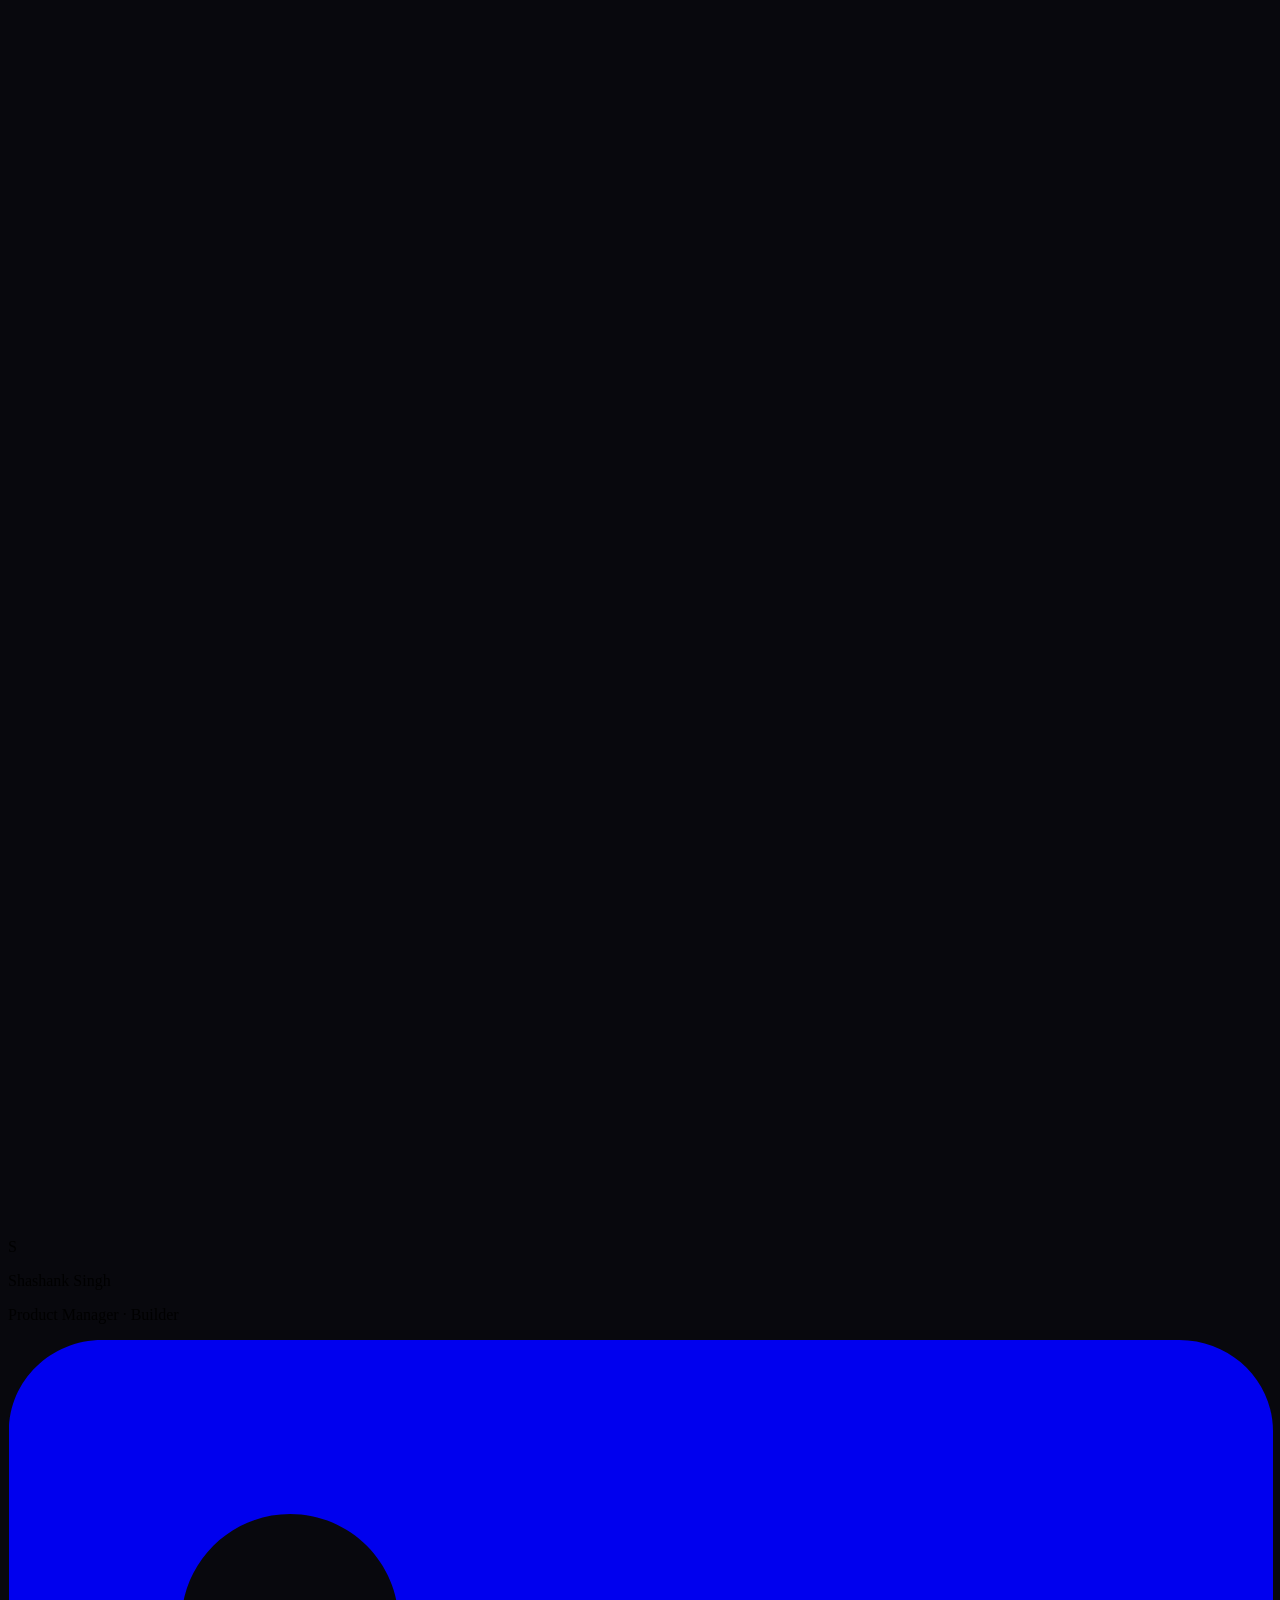
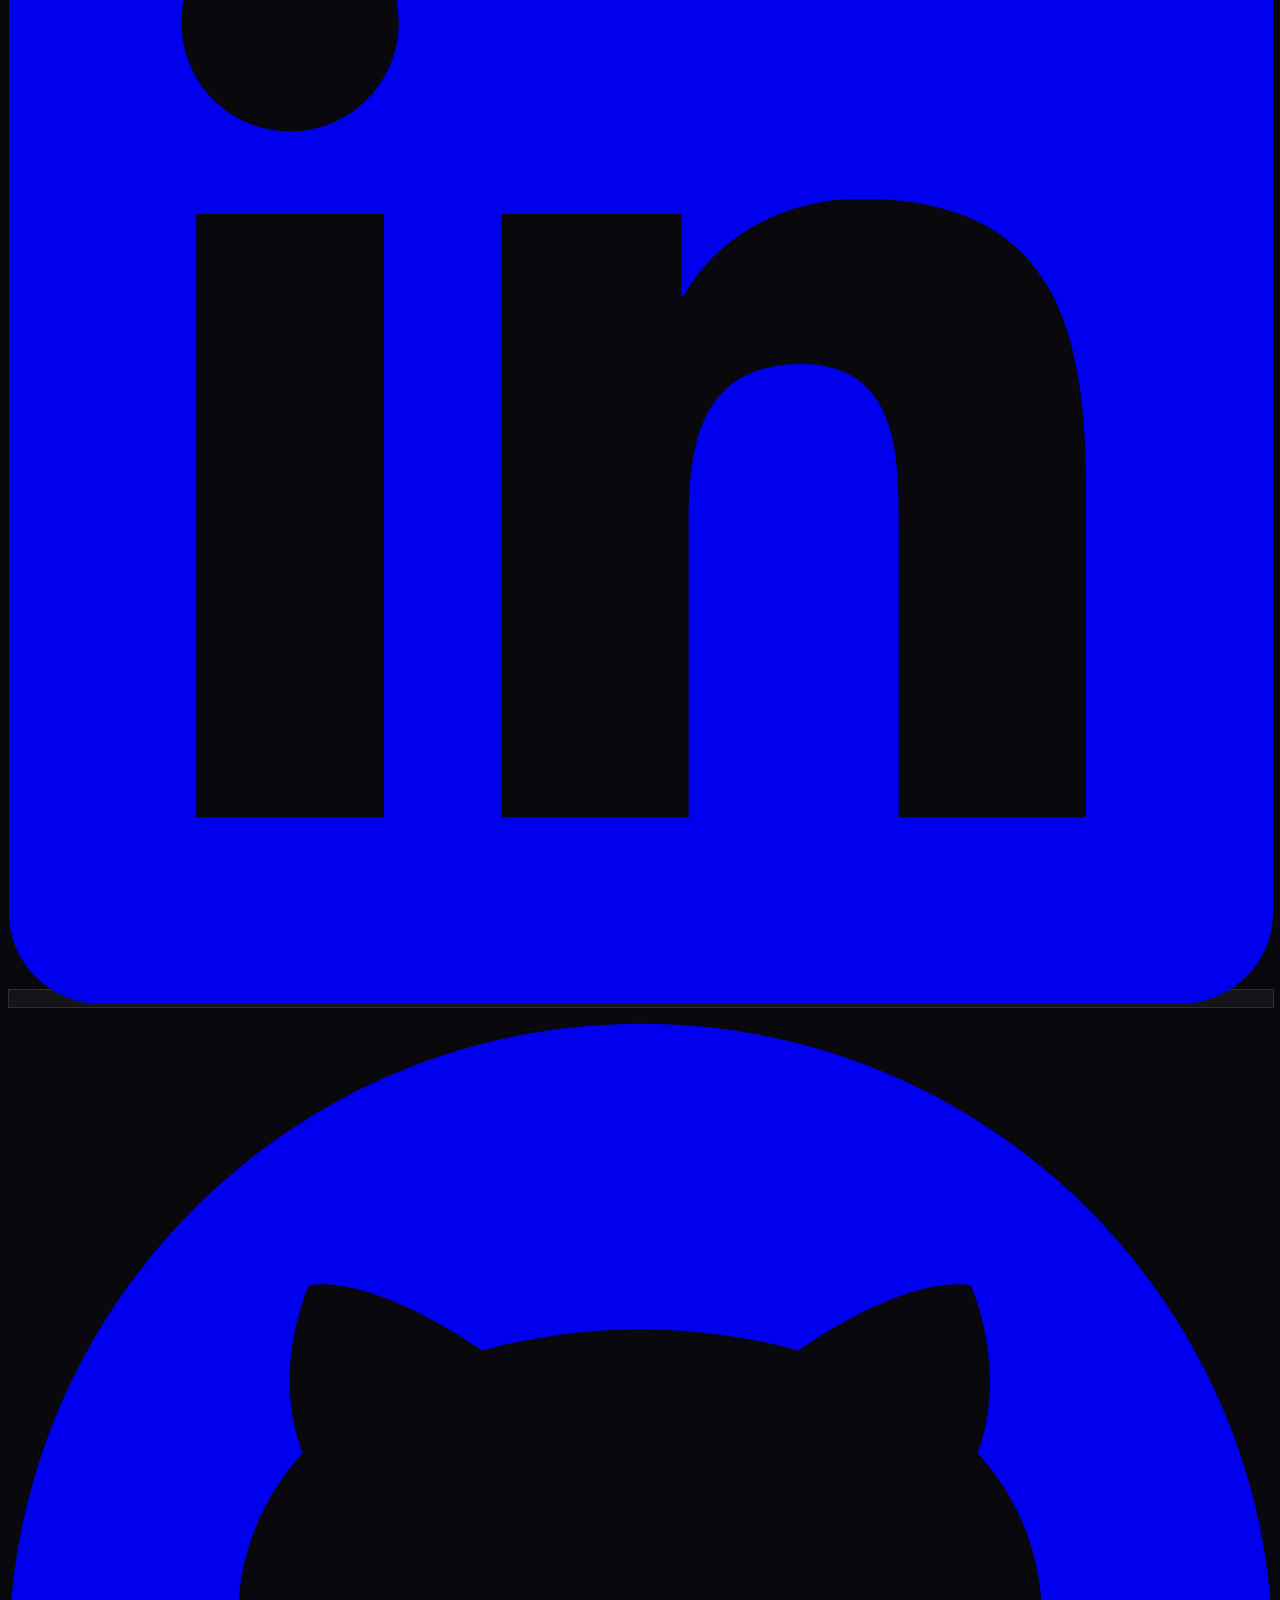
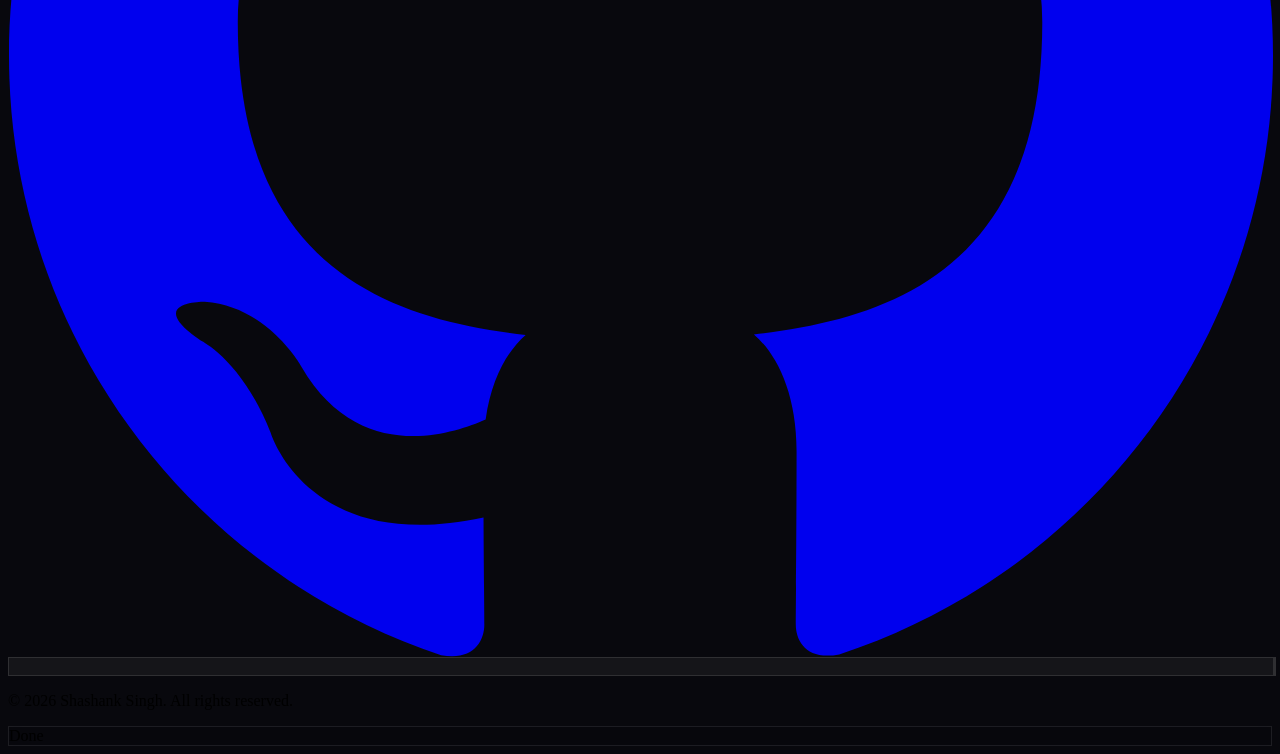
==== commit 0ae0714e: "Replace dead resume-intelligence.ai link with a contact CTA The domain no longer resolves (NXDOMAIN)" ====
--- a/index.html
+++ b/index.html
@@ -422,7 +422,7 @@
                                     <span class="mock-dot bg-rose-500/70"></span>
                                     <span class="mock-dot bg-amber-500/70"></span>
                                     <span class="mock-dot bg-emerald-500/70"></span>
-                                    <span class="ml-3 text-[11px] text-slate-500">resume-intelligence.ai</span>
+                                    <span class="ml-3 text-[11px] text-slate-500">Resume Intelligence</span>
                                 </div>
                                 <div class="p-5">
                                     <div class="grid grid-cols-5 gap-4">
@@ -469,9 +469,9 @@
                                 <span class="chip text-xs text-slate-700 dark:text-slate-300 px-3 py-1.5 rounded-full">OpenRouter</span>
                                 <span class="chip text-xs text-slate-700 dark:text-slate-300 px-3 py-1.5 rounded-full">React</span>
                             </div>
-                            <a href="https://resume-intelligence.ai" target="_blank" rel="noopener" class="inline-flex items-center gap-2 text-cyan-600 dark:text-cyan-400 hover:opacity-75 font-semibold transition-opacity w-fit">
-                                resume-intelligence.ai
-                                <i data-lucide="arrow-up-right" class="w-4 h-4"></i>
+                            <a href="#contact" class="inline-flex items-center gap-2 text-cyan-600 dark:text-cyan-400 hover:opacity-75 font-semibold transition-opacity w-fit">
+                                Ask me for a demo
+                                <i data-lucide="arrow-right" class="w-4 h-4"></i>
                             </a>
                         </div>
                     </div>
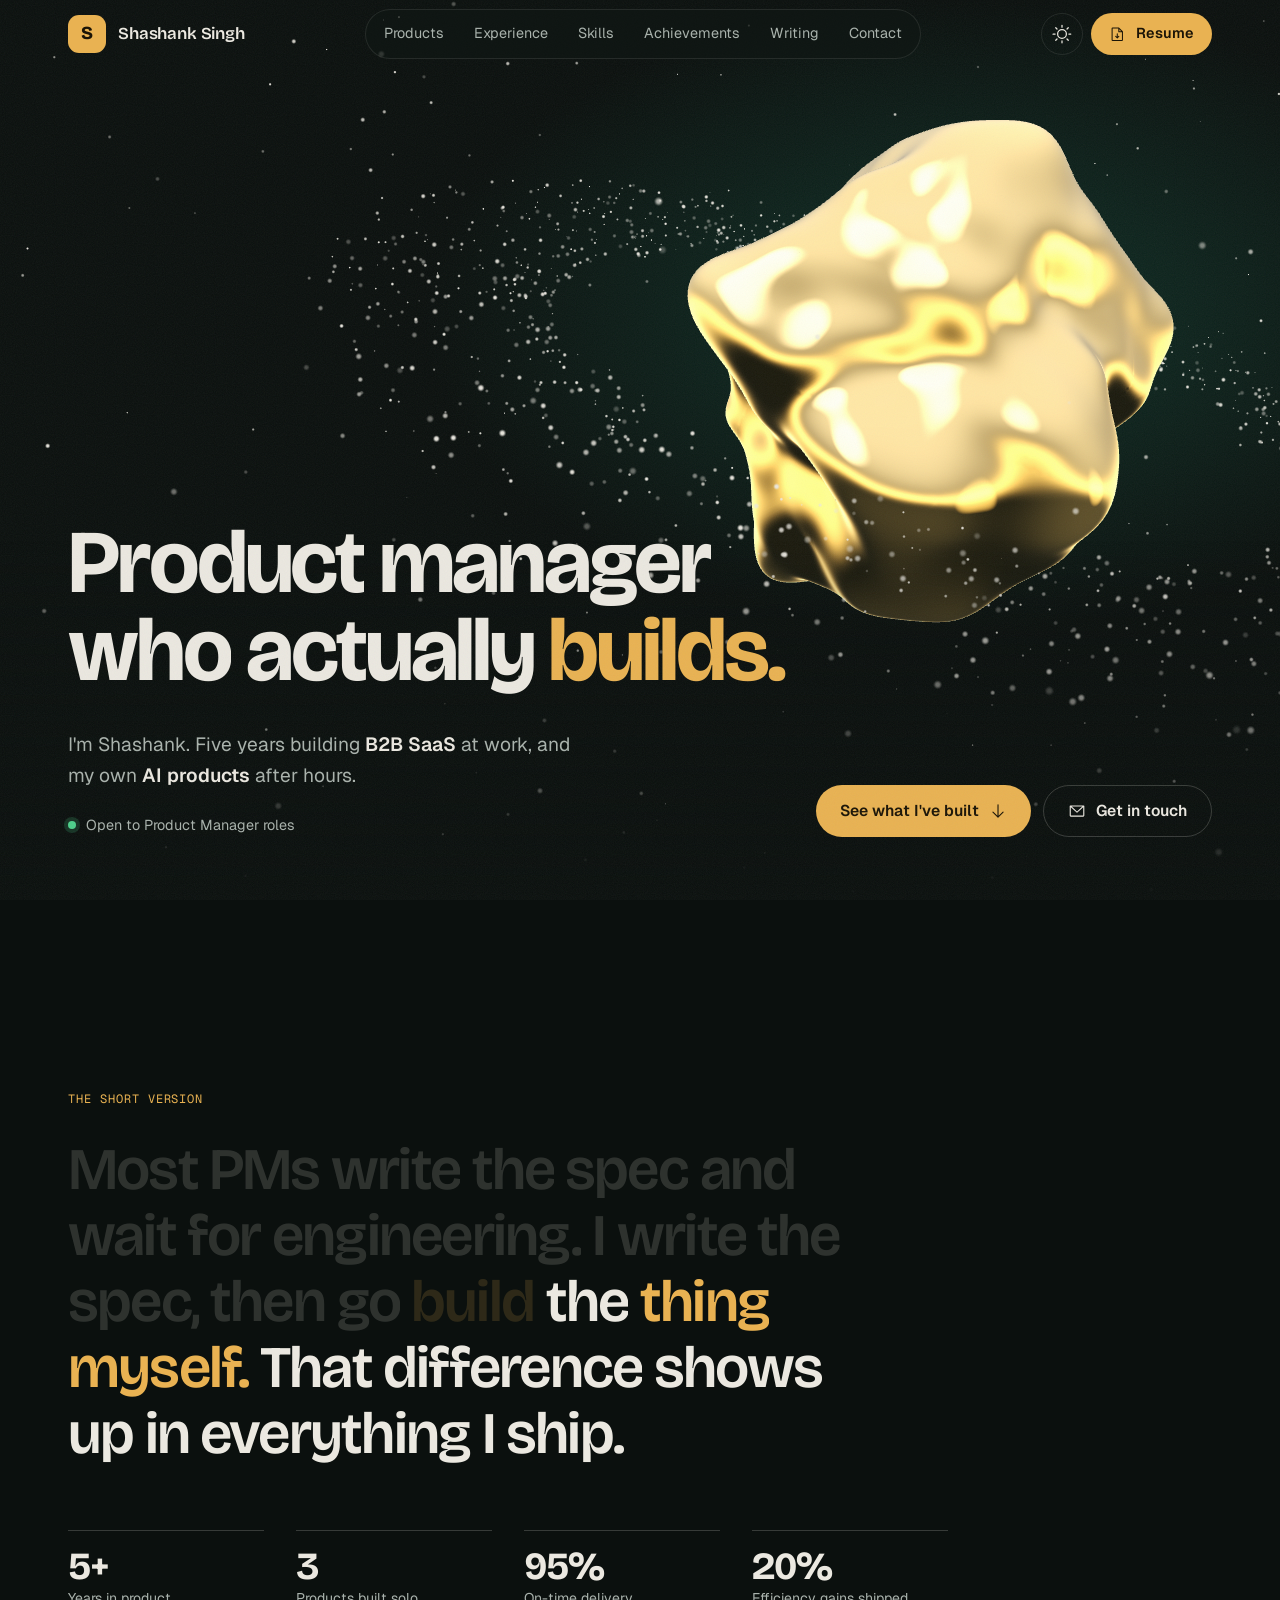
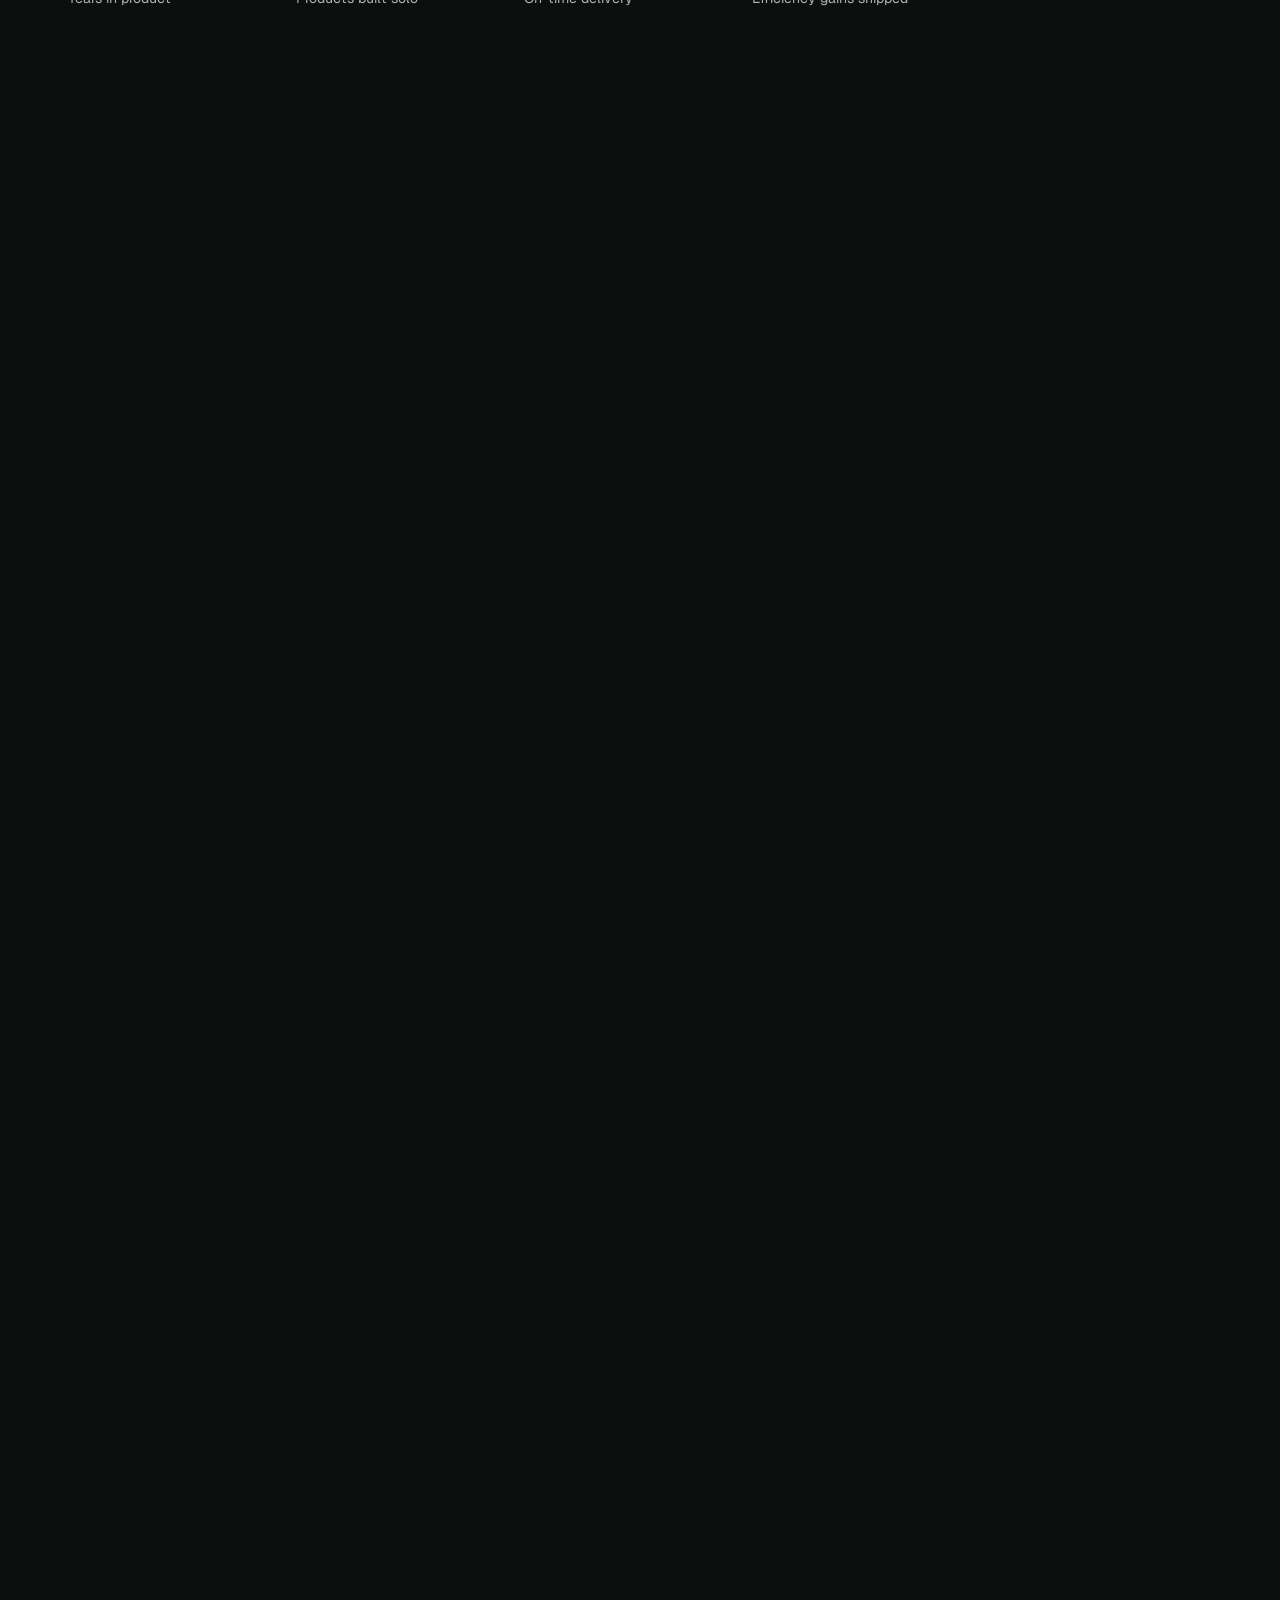
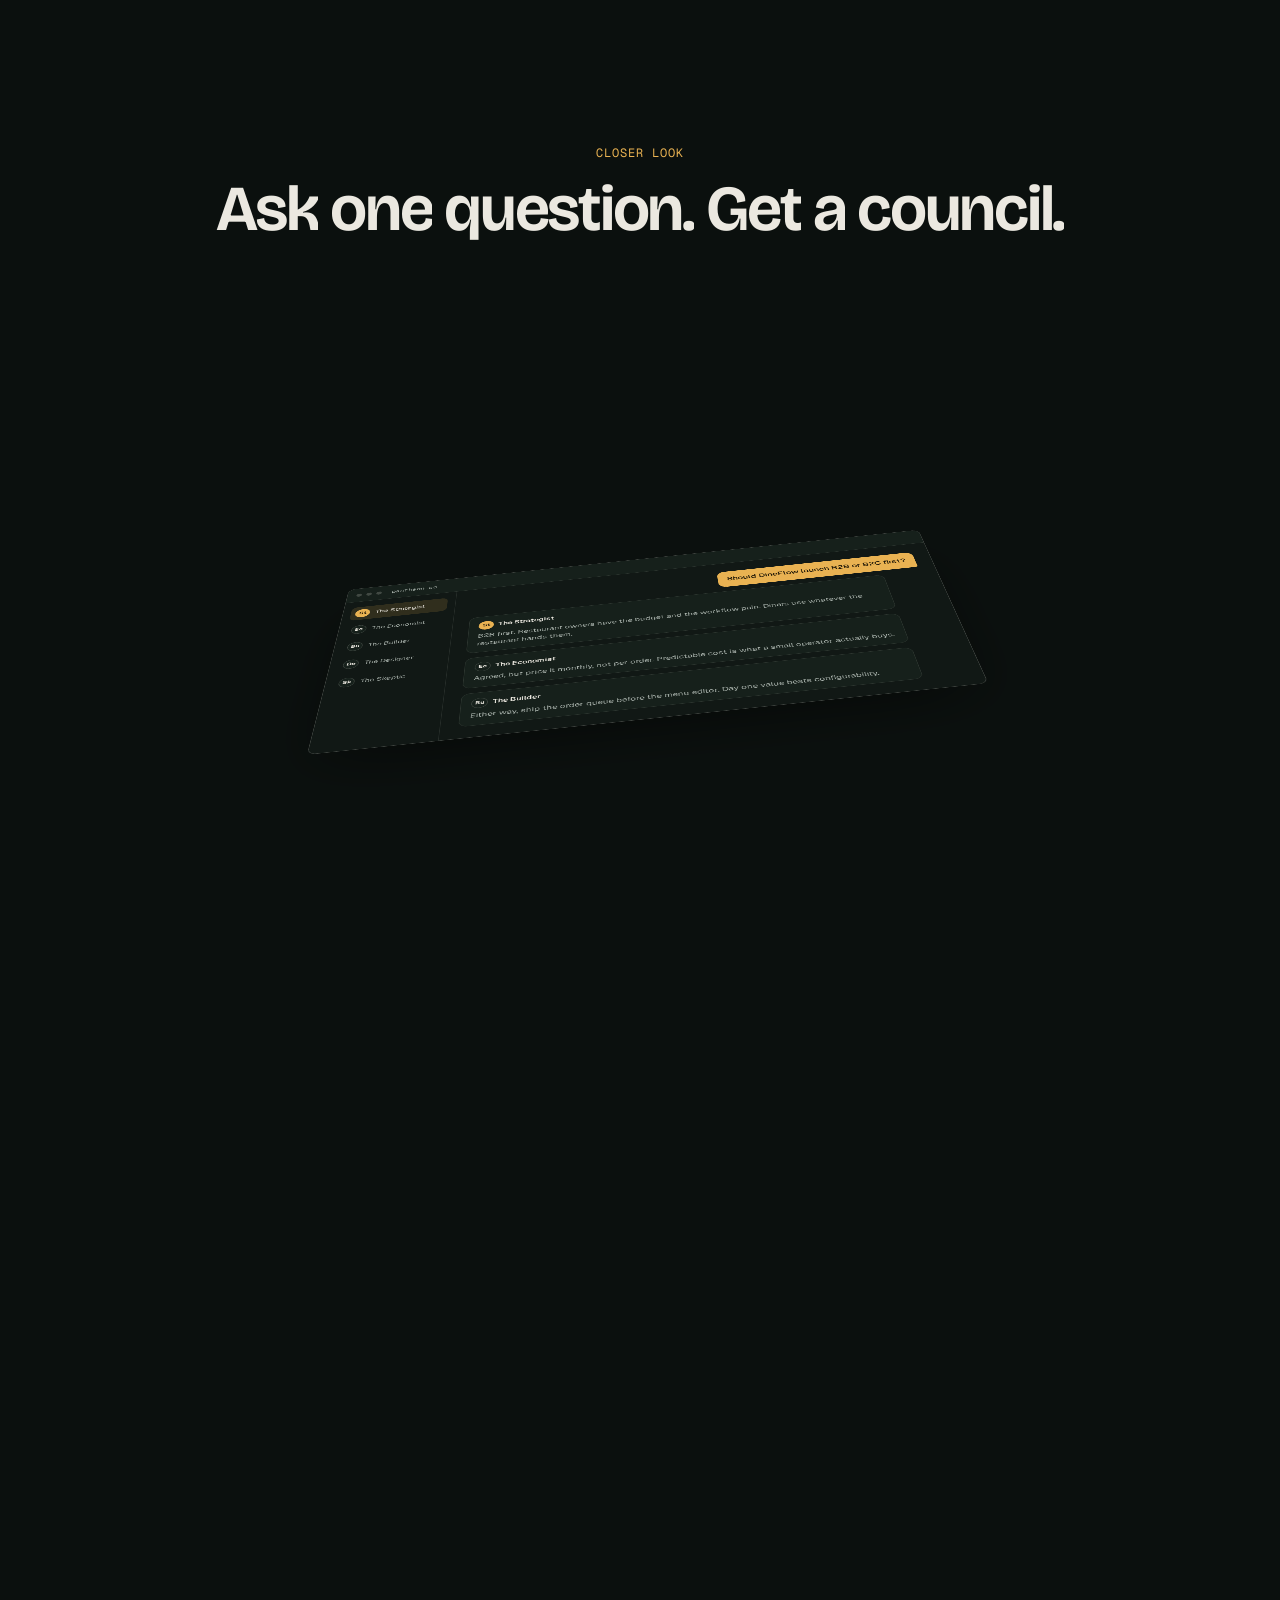
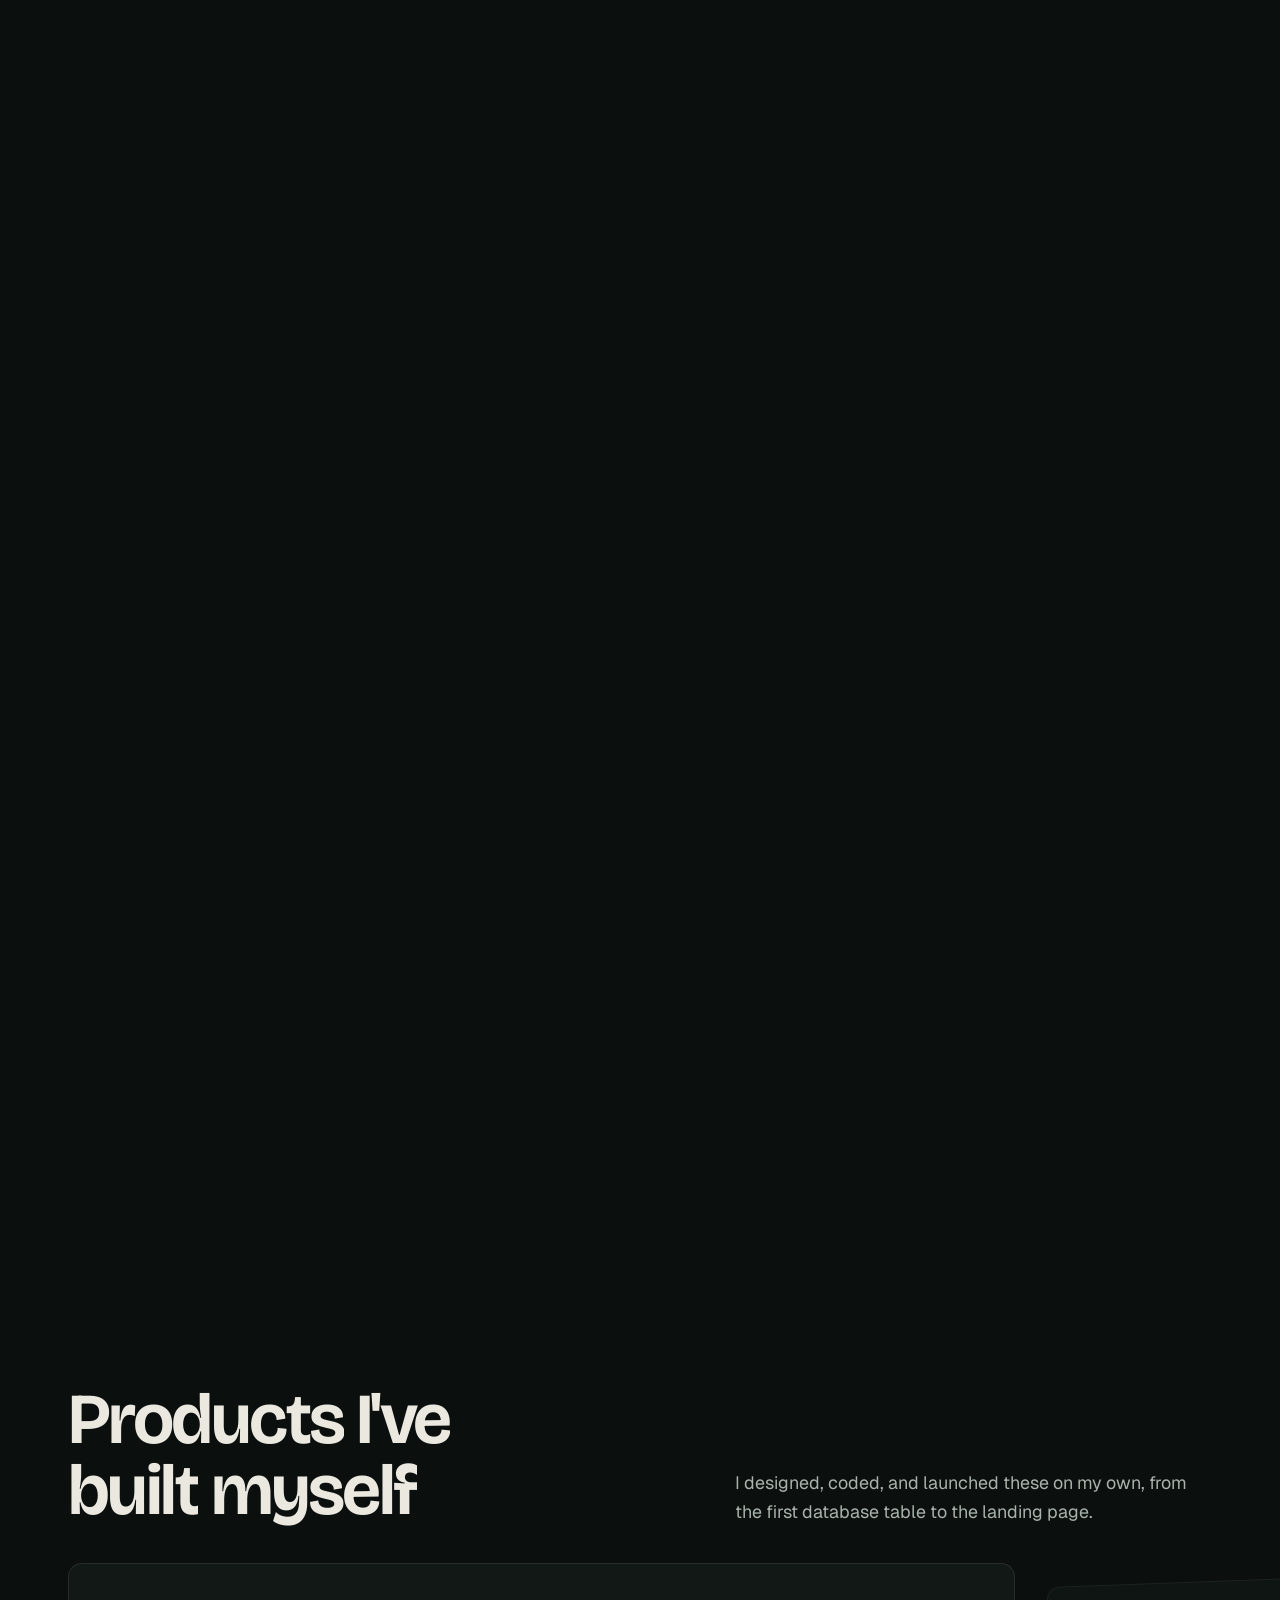
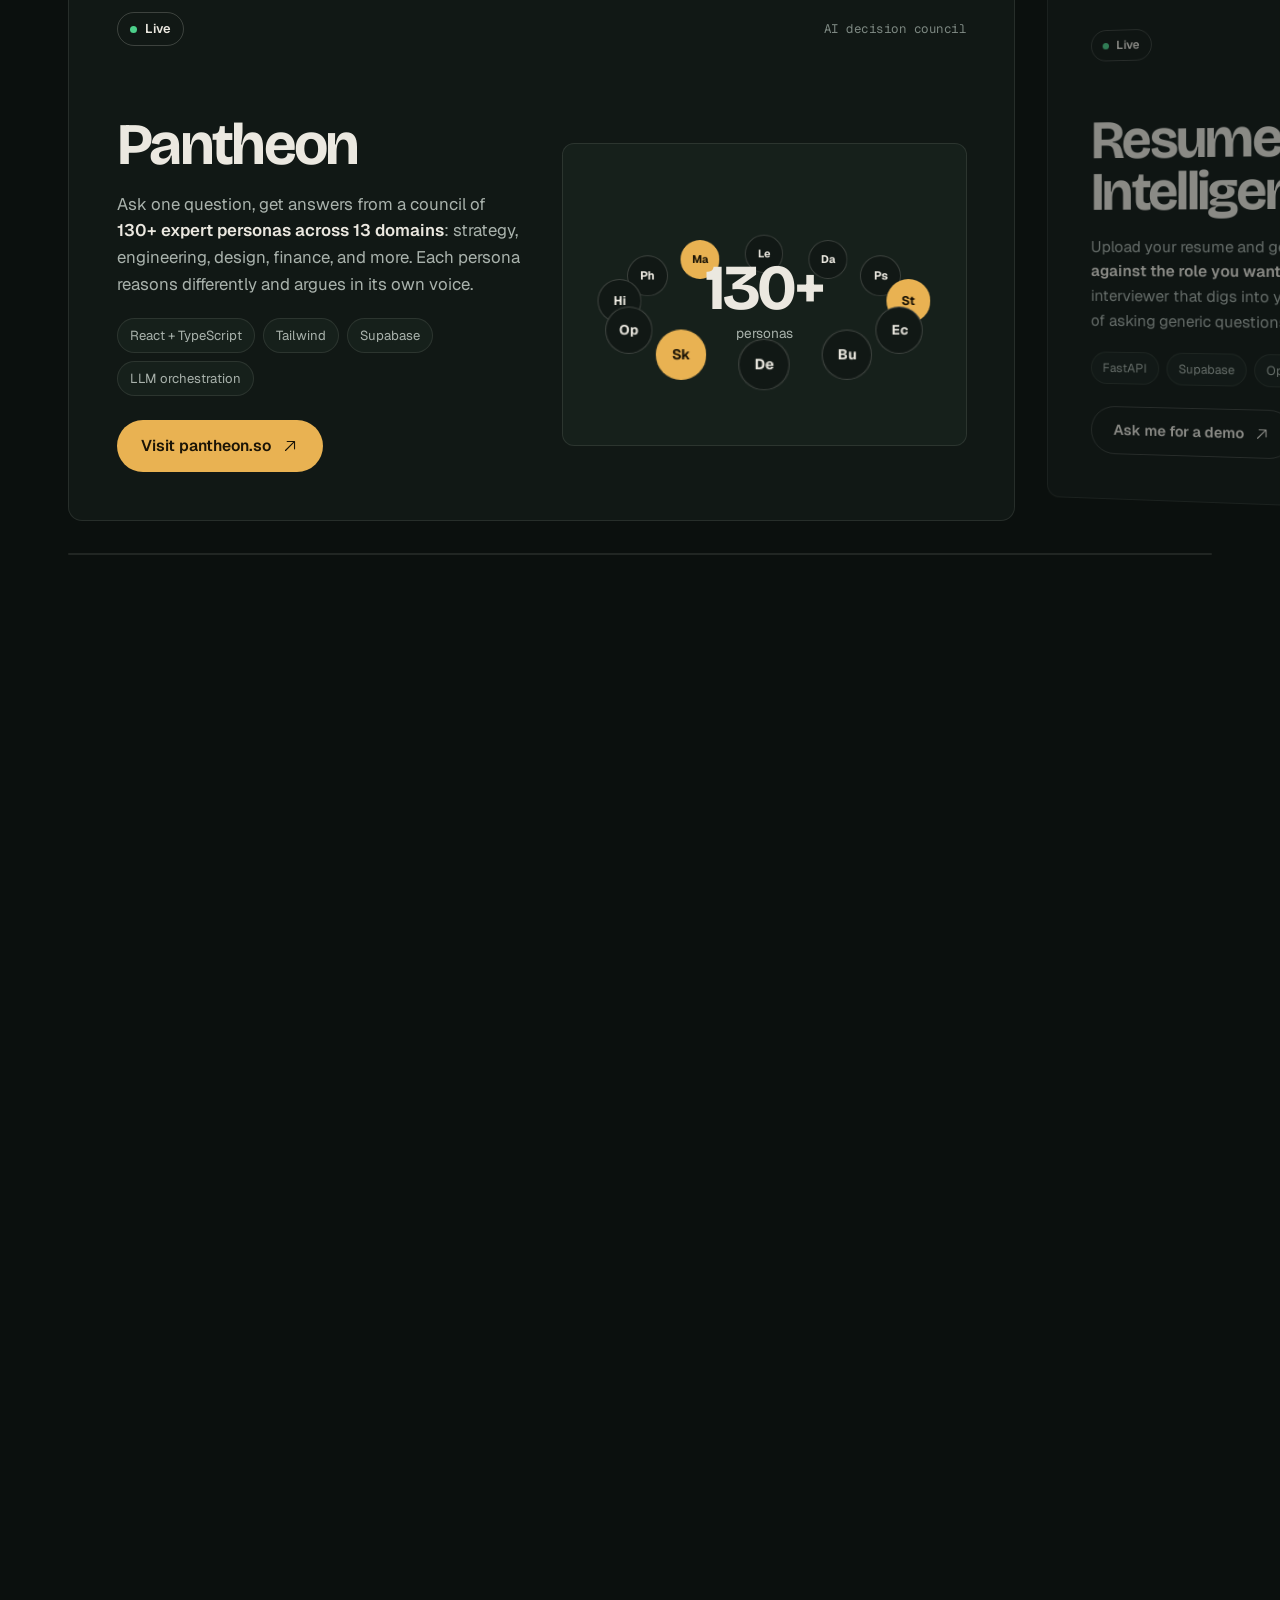
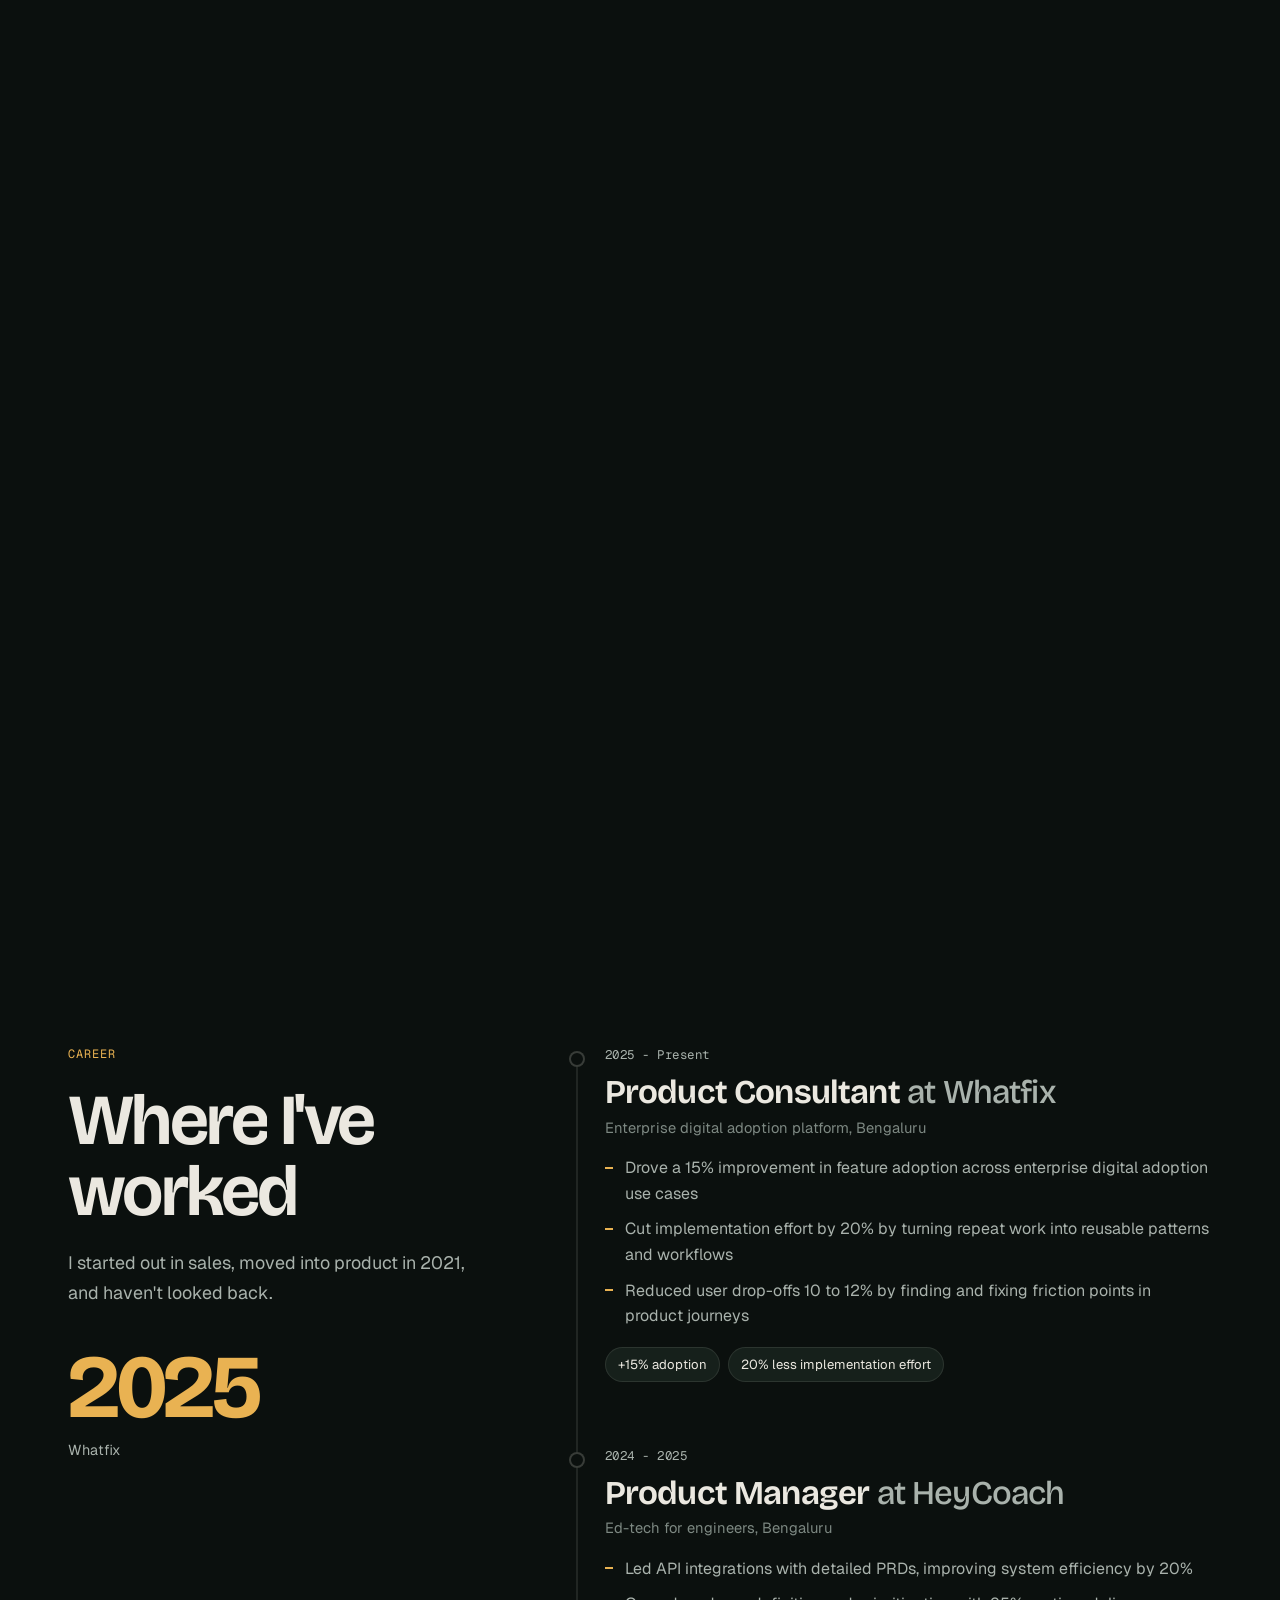
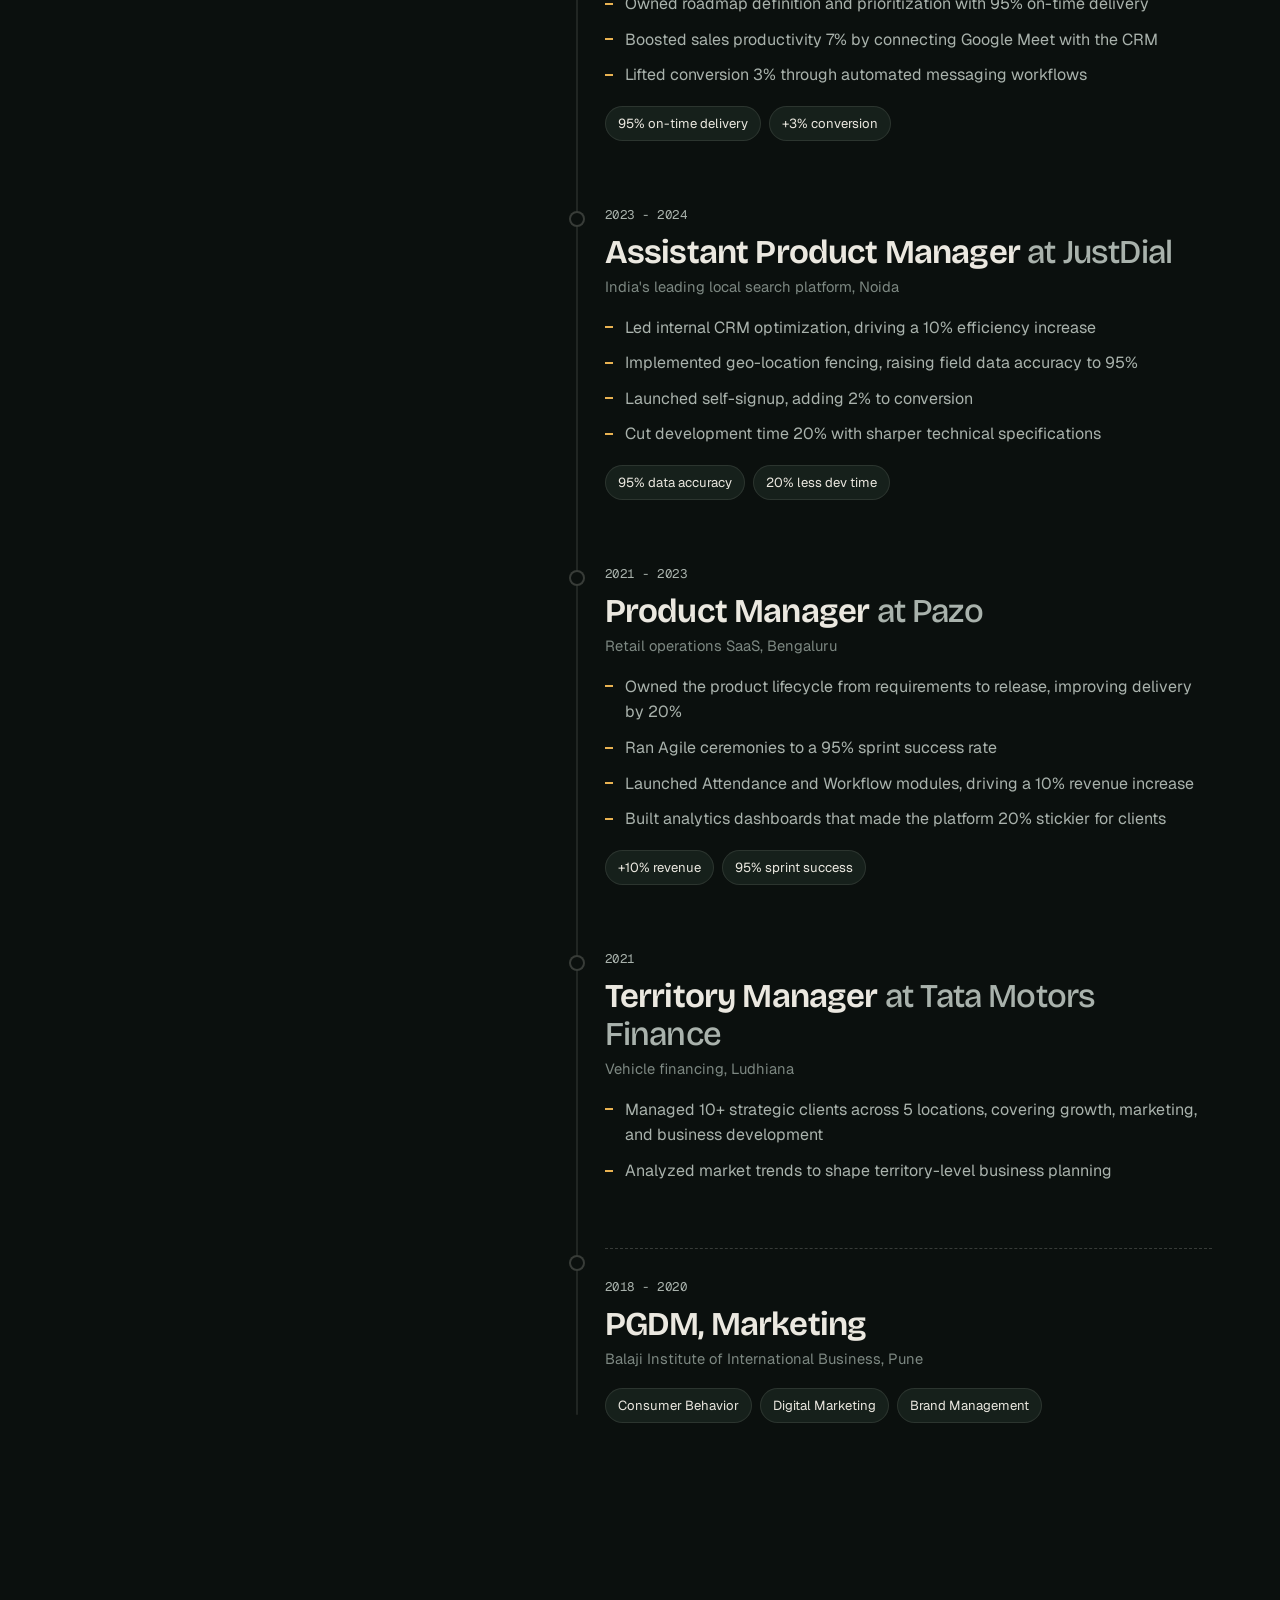
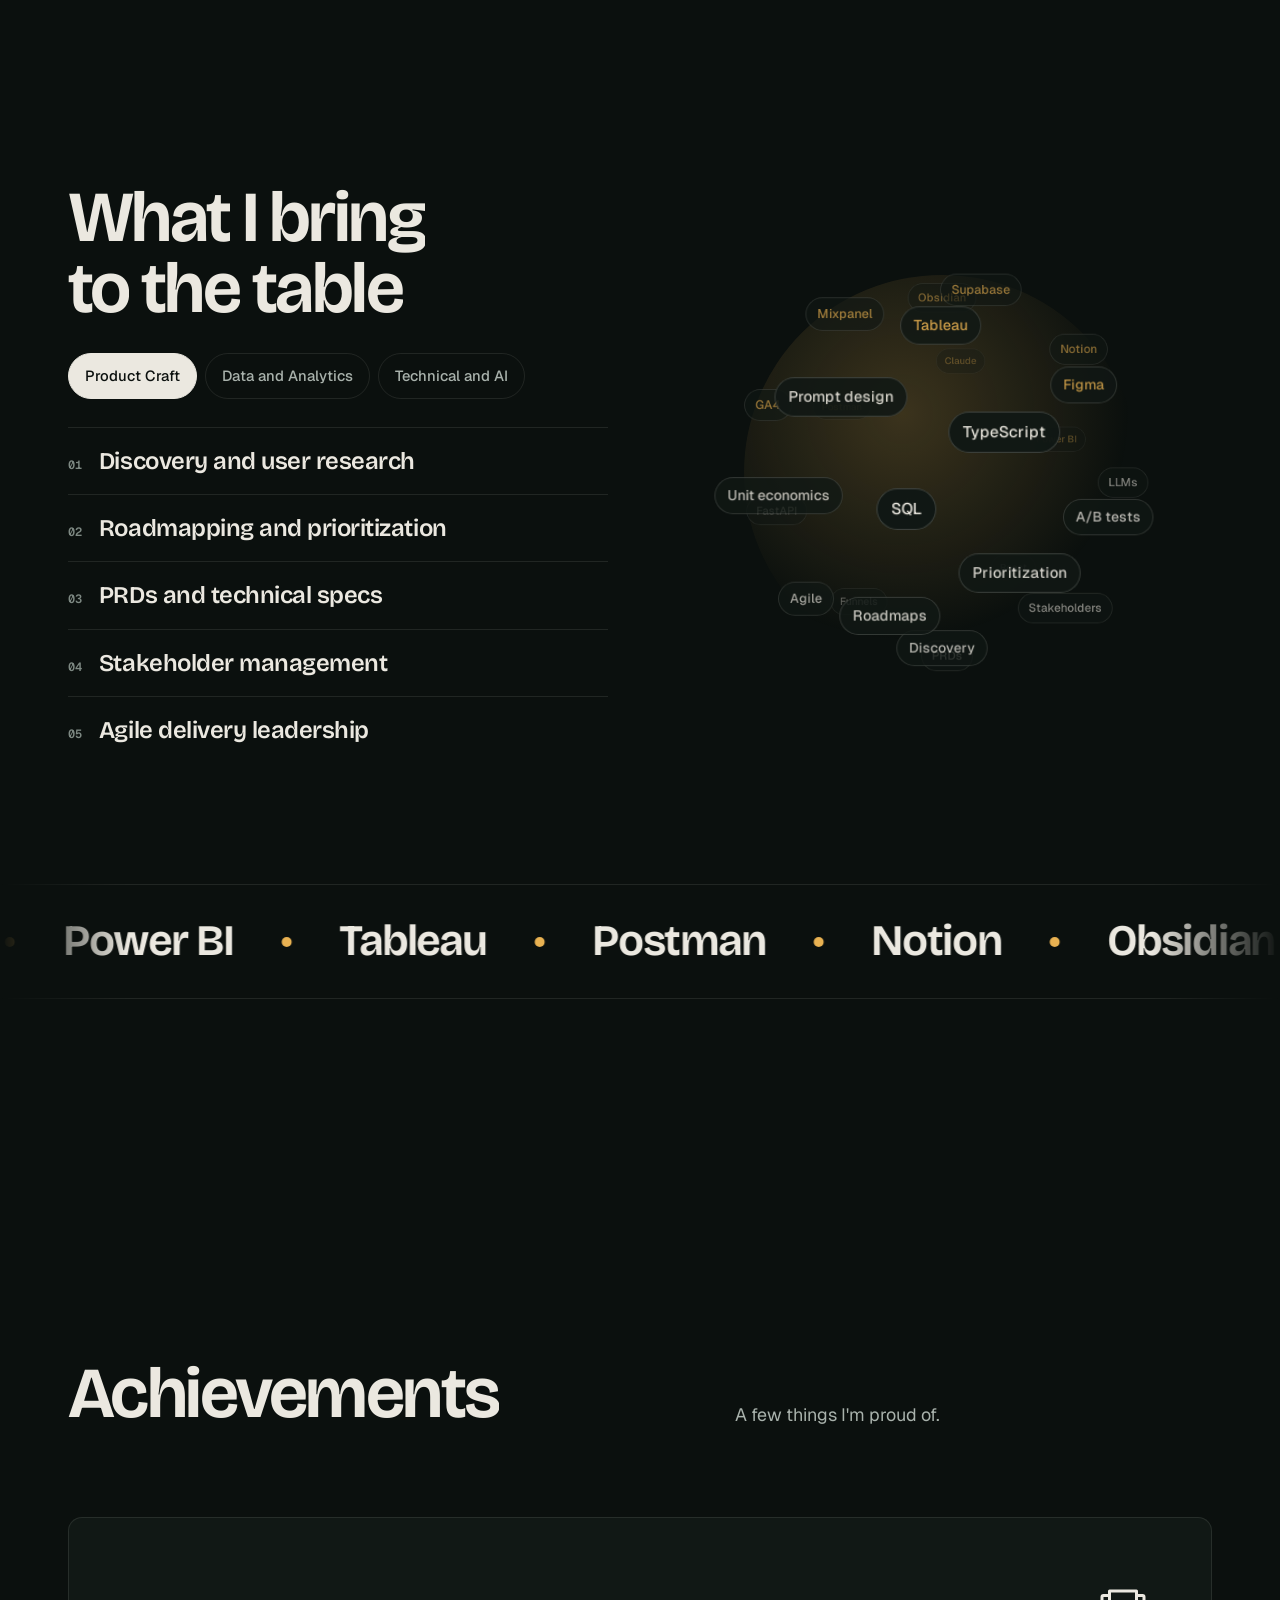
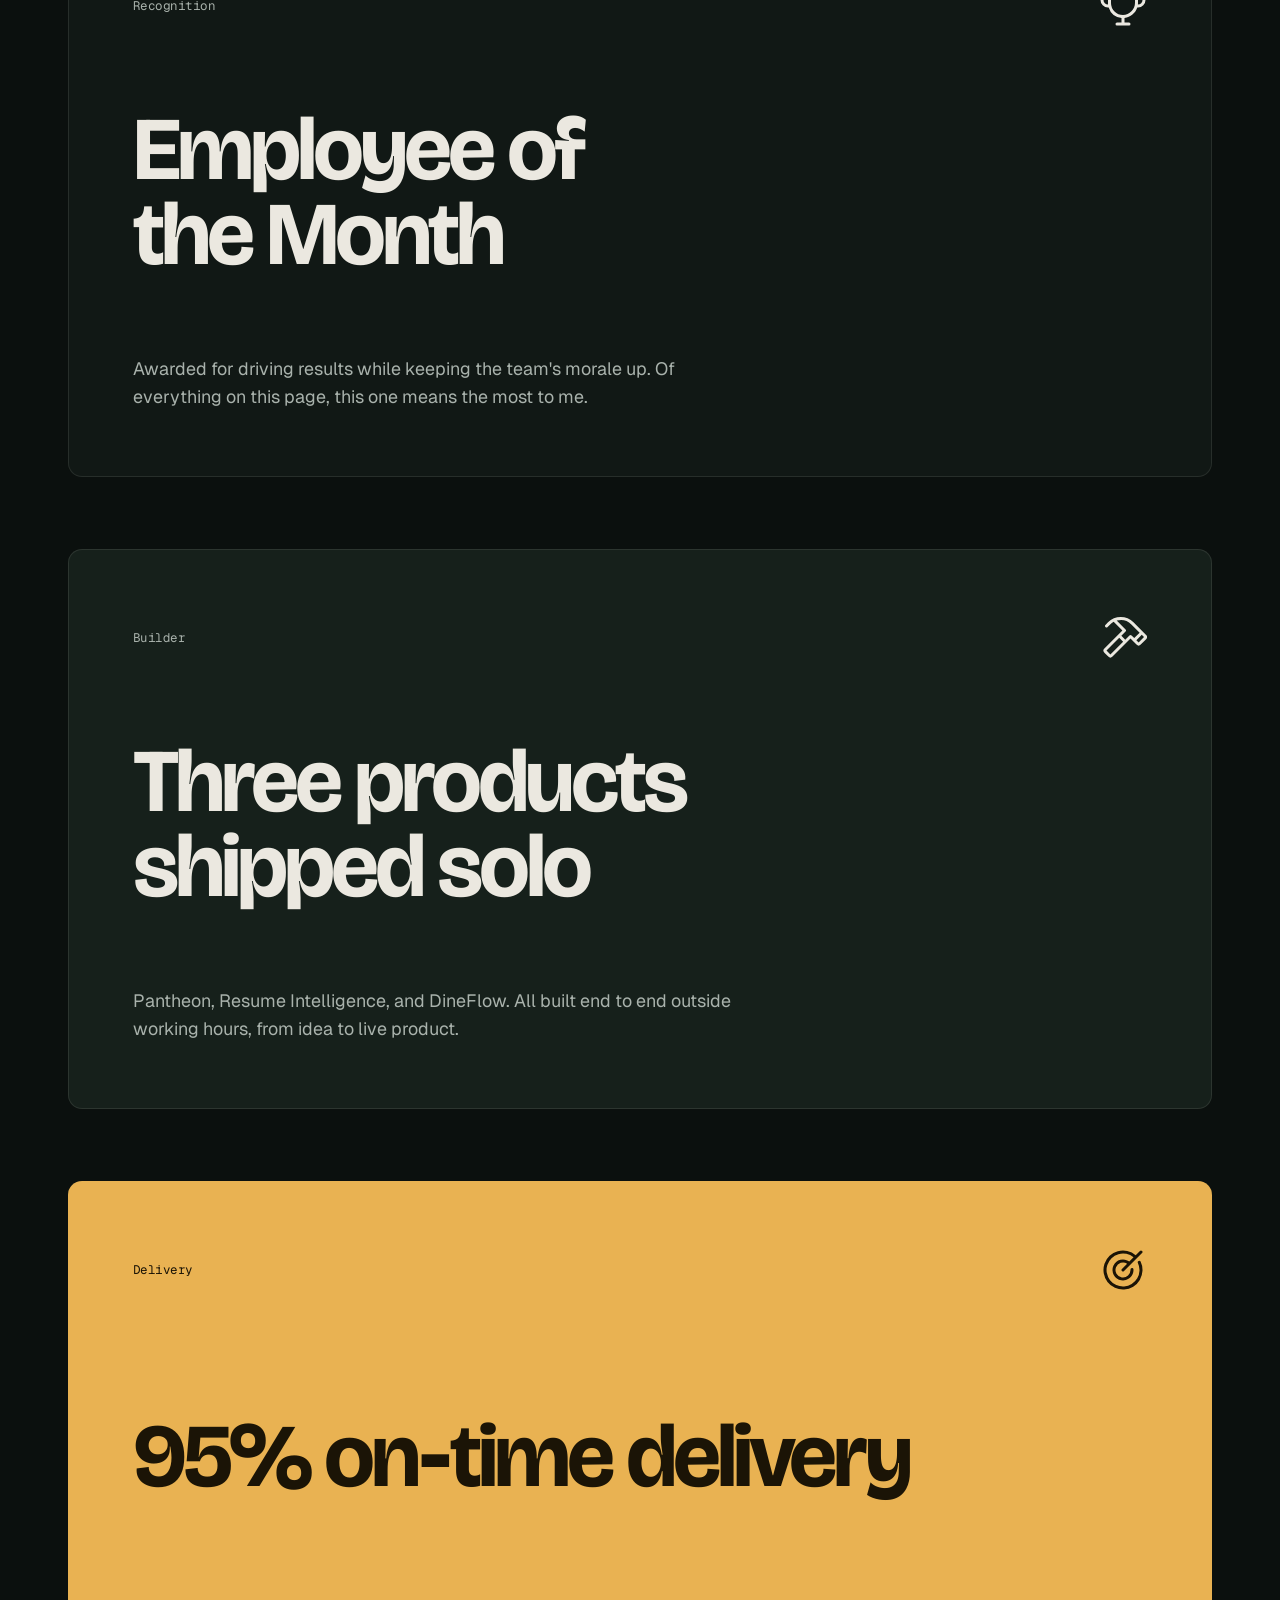
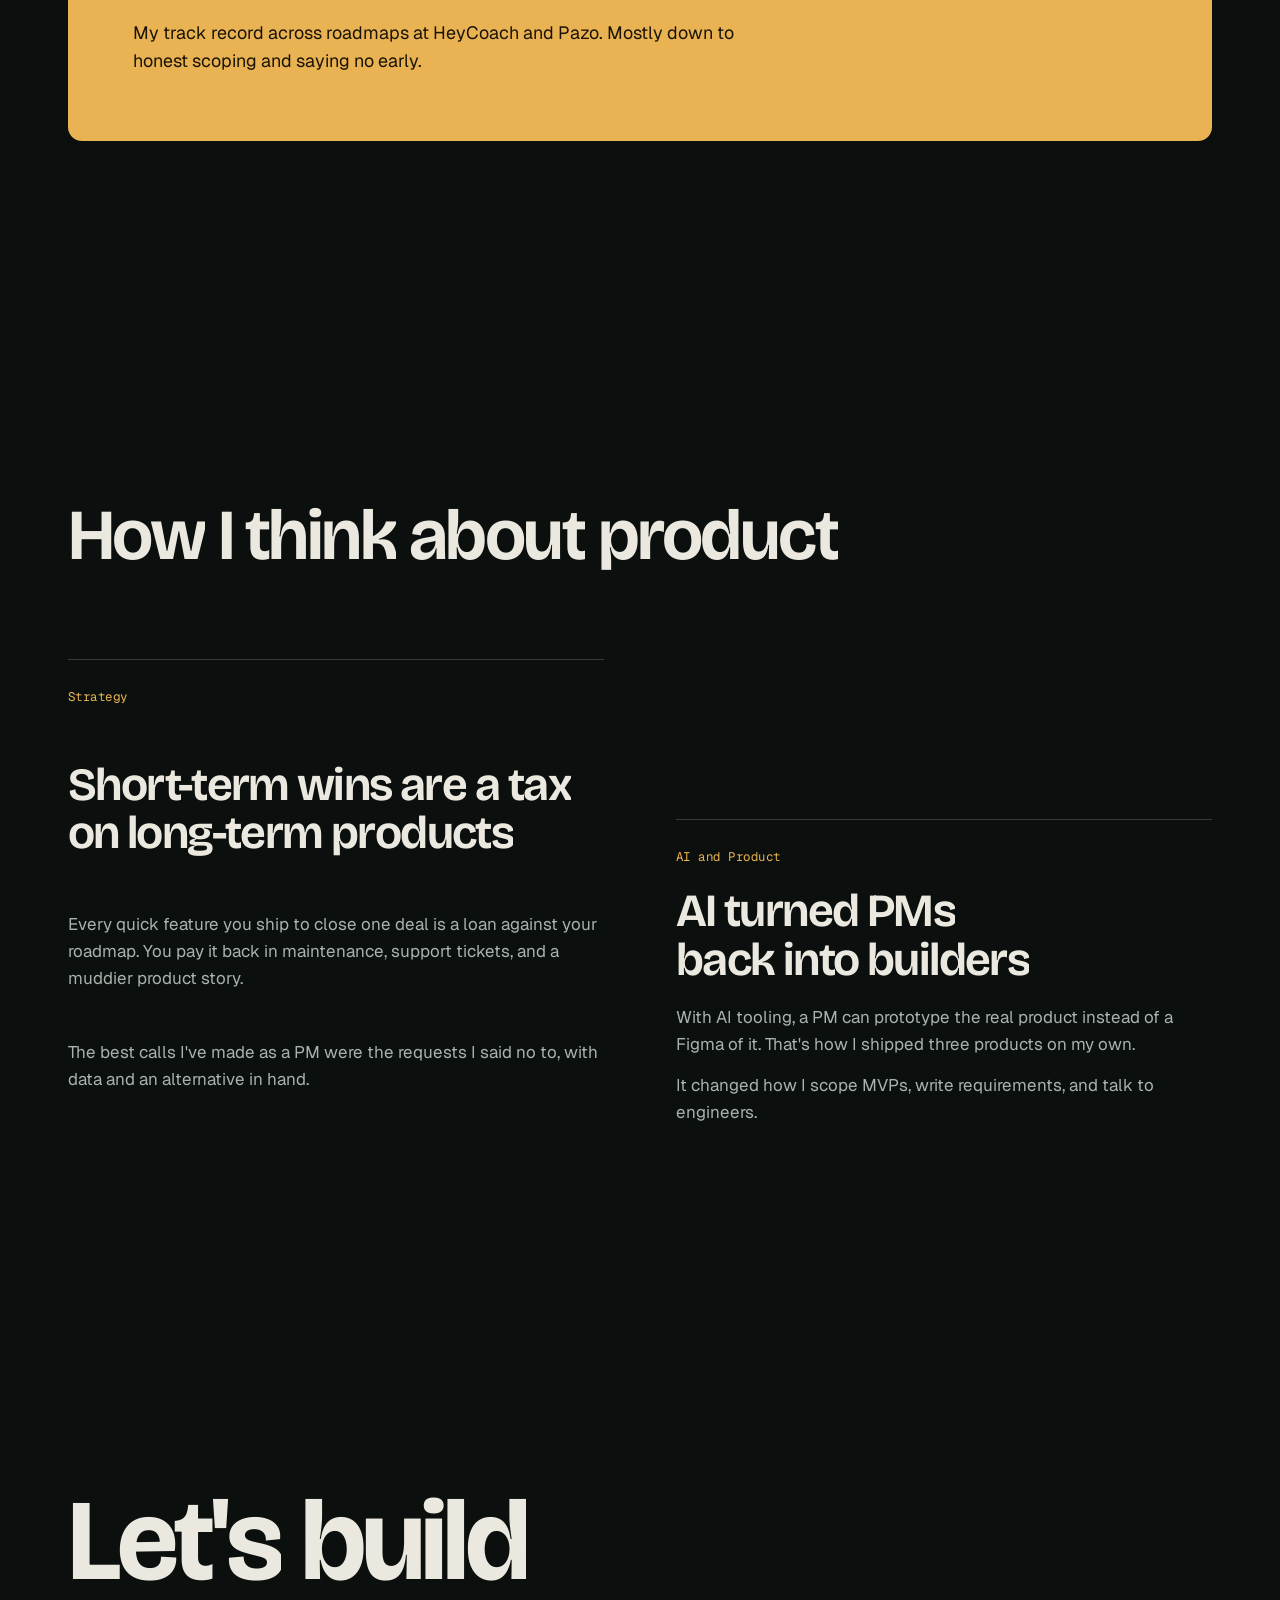
==== commit da0cf4b1: "Revamp portfolio UI with WebGL hero and scroll choreography New visual direction: deep forest-ink gr" ====
--- a/index.html
+++ b/index.html
@@ -1,1037 +1,672 @@
 <!DOCTYPE html>
-<html lang="en" class="scroll-smooth">
+<html lang="en" data-theme="dark">
 <head>
     <meta charset="UTF-8">
-    <meta name="viewport" content="width=device-width, initial-scale=1.0">
+    <meta name="viewport" content="width=device-width, initial-scale=1.0, viewport-fit=cover">
     <title>Shashank Singh | Product Manager</title>
     <meta name="description" content="Product Manager with 5+ years in B2B SaaS. I also build and ship my own AI products: Pantheon, Resume Intelligence, and DineFlow.">
     <meta property="og:title" content="Shashank Singh | Product Manager">
     <meta property="og:description" content="Product manager who actually ships. 5+ years in B2B SaaS, plus three products built solo.">
     <meta property="og:type" content="website">
-
-    <!-- Set theme before paint to avoid flash. Dark by default; the toggle stores the visitor's choice. -->
+    <meta name="theme-color" content="#0b100e">
+    <link rel="icon" type="image/svg+xml" href="favicon.svg">
+    <link rel="apple-touch-icon" href="apple-touch-icon.png">
+
+    <!-- Set theme before paint to avoid a flash. Dark by default; the toggle stores the visitor's choice. -->
     <script>
         (function () {
-            if (localStorage.theme !== 'light') {
-                document.documentElement.classList.add('dark');
+            var theme = 'dark';
+            try { if (localStorage.getItem('theme') === 'light') theme = 'light'; } catch (e) {}
+            var root = document.documentElement;
+            root.setAttribute('data-theme', theme);
+            // Intro loader once per visit, never for reduced motion
+            var seen = false;
+            try { seen = sessionStorage.getItem('intro-seen') === '1'; } catch (e) {}
+            if (!seen && !window.matchMedia('(prefers-reduced-motion: reduce)').matches) {
+                root.classList.add('is-loading');
+                // Safety net in case the scripts never arrive
+                setTimeout(function () { root.classList.remove('is-loading'); }, 5000);
             }
         })();
     </script>
 
-    <!-- Fonts -->
     <link rel="preconnect" href="https://fonts.googleapis.com">
     <link rel="preconnect" href="https://fonts.gstatic.com" crossorigin>
-    <link href="https://fonts.googleapis.com/css2?family=Inter:wght@400;500;600;700&family=Space+Grotesk:wght@400;500;600;700&display=swap" rel="stylesheet">
-
-    <!-- Tailwind -->
-    <script src="https://cdn.tailwindcss.com"></script>
-    <script>
-        tailwind.config = {
-            darkMode: 'class',
-            theme: {
-                extend: {
-                    fontFamily: {
-                        sans: ['Inter', 'system-ui', 'sans-serif'],
-                        display: ['Space Grotesk', 'Inter', 'sans-serif'],
-                    },
-                    colors: {
-                        ink: {
-                            950: '#08080d',
-                            900: '#0d0d15',
-                            800: '#13131f',
-                            700: '#1b1b2b',
-                        },
-                    },
-                },
-            },
-        };
-    </script>
-
-    <!-- Icons -->
-    <script src="https://unpkg.com/lucide@latest"></script>
+    <link href="https://fonts.googleapis.com/css2?family=Bricolage+Grotesque:opsz,wght@12..96,500..800&family=Geist:wght@400;500;600&family=Geist+Mono:wght@400;500&display=swap" rel="stylesheet">
 
     <link rel="stylesheet" href="css/styles.css">
 </head>
 
-<body class="grain font-sans overflow-x-hidden text-slate-900 dark:text-slate-100">
-
-    <div id="scroll-progress"></div>
-    <div id="spotlight" aria-hidden="true"></div>
+<body>
+    <svg width="0" height="0" style="position:absolute" aria-hidden="true">
+        <symbol id="i-arrow-down" viewBox="0 0 256 256"><path d="M205.66,149.66l-72,72a8,8,0,0,1-11.32,0l-72-72a8,8,0,0,1,11.32-11.32L120,196.69V40a8,8,0,0,1,16,0V196.69l58.34-58.35a8,8,0,0,1,11.32,11.32Z"/></symbol>
+        <symbol id="i-arrow-up-right" viewBox="0 0 256 256"><path d="M200,64V168a8,8,0,0,1-16,0V83.31L69.66,197.66a8,8,0,0,1-11.32-11.32L172.69,72H88a8,8,0,0,1,0-16H192A8,8,0,0,1,200,64Z"/></symbol>
+        <symbol id="i-check-circle" viewBox="0 0 256 256"><path d="M173.66,98.34a8,8,0,0,1,0,11.32l-56,56a8,8,0,0,1-11.32,0l-24-24a8,8,0,0,1,11.32-11.32L112,148.69l50.34-50.35A8,8,0,0,1,173.66,98.34ZM232,128A104,104,0,1,1,128,24,104.11,104.11,0,0,1,232,128Zm-16,0a88,88,0,1,0-88,88A88.1,88.1,0,0,0,216,128Z"/></symbol>
+        <symbol id="i-envelope-simple" viewBox="0 0 256 256"><path d="M224,48H32a8,8,0,0,0-8,8V192a16,16,0,0,0,16,16H216a16,16,0,0,0,16-16V56A8,8,0,0,0,224,48ZM203.43,64,128,133.15,52.57,64ZM216,192H40V74.19l82.59,75.71a8,8,0,0,0,10.82,0L216,74.19V192Z"/></symbol>
+        <symbol id="i-file-arrow-down" viewBox="0 0 256 256"><path d="M213.66,82.34l-56-56A8,8,0,0,0,152,24H56A16,16,0,0,0,40,40V216a16,16,0,0,0,16,16H200a16,16,0,0,0,16-16V88A8,8,0,0,0,213.66,82.34ZM160,51.31,188.69,80H160ZM200,216H56V40h88V88a8,8,0,0,0,8,8h48V216Zm-42.34-61.66a8,8,0,0,1,0,11.32l-24,24a8,8,0,0,1-11.32,0l-24-24a8,8,0,0,1,11.32-11.32L120,164.69V120a8,8,0,0,1,16,0v44.69l10.34-10.35A8,8,0,0,1,157.66,154.34Z"/></symbol>
+        <symbol id="i-github-logo" viewBox="0 0 256 256"><path d="M208.31,75.68A59.78,59.78,0,0,0,202.93,28,8,8,0,0,0,196,24a59.75,59.75,0,0,0-48,24H124A59.75,59.75,0,0,0,76,24a8,8,0,0,0-6.93,4,59.78,59.78,0,0,0-5.38,47.68A58.14,58.14,0,0,0,56,104v8a56.06,56.06,0,0,0,48.44,55.47A39.8,39.8,0,0,0,96,192v8H72a24,24,0,0,1-24-24A40,40,0,0,0,8,136a8,8,0,0,0,0,16,24,24,0,0,1,24,24,40,40,0,0,0,40,40H96v16a8,8,0,0,0,16,0V192a24,24,0,0,1,48,0v40a8,8,0,0,0,16,0V192a39.8,39.8,0,0,0-8.44-24.53A56.06,56.06,0,0,0,216,112v-8A58.14,58.14,0,0,0,208.31,75.68ZM200,112a40,40,0,0,1-40,40H112a40,40,0,0,1-40-40v-8a41.74,41.74,0,0,1,6.9-22.48A8,8,0,0,0,80,73.83a43.81,43.81,0,0,1,.79-33.58,43.88,43.88,0,0,1,32.32,20.06A8,8,0,0,0,119.82,64h32.35a8,8,0,0,0,6.74-3.69,43.87,43.87,0,0,1,32.32-20.06A43.81,43.81,0,0,1,192,73.83a8.09,8.09,0,0,0,1,7.65A41.72,41.72,0,0,1,200,104Z"/></symbol>
+        <symbol id="i-hammer" viewBox="0 0 256 256"><path d="M251.34,112,183.88,44.08a96.1,96.1,0,0,0-135.77,0l-.09.09L34.25,58.4A8,8,0,0,0,45.74,69.53L59.47,55.35a79.92,79.92,0,0,1,18.71-13.9L124.68,88l-96,96a16,16,0,0,0,0,22.63l20.69,20.69a16,16,0,0,0,22.63,0l96-96,14.34,14.34h0L200,163.3a16,16,0,0,0,22.63,0l28.69-28.69A16,16,0,0,0,251.34,112ZM60.68,216,40,195.31l68-68L128.68,148ZM162.34,114.32,140,136.67,119.31,116l22.35-22.35a8,8,0,0,0,0-11.32L94.32,35a80,80,0,0,1,78.23,20.41l44.22,44.51L188,128.66l-14.34-14.34A8,8,0,0,0,162.34,114.32Zm49,37.66-12-12L228,111.25l12,12Z"/></symbol>
+        <symbol id="i-linkedin-logo" viewBox="0 0 256 256"><path d="M216,24H40A16,16,0,0,0,24,40V216a16,16,0,0,0,16,16H216a16,16,0,0,0,16-16V40A16,16,0,0,0,216,24Zm0,192H40V40H216V216ZM96,112v64a8,8,0,0,1-16,0V112a8,8,0,0,1,16,0Zm88,28v36a8,8,0,0,1-16,0V140a20,20,0,0,0-40,0v36a8,8,0,0,1-16,0V112a8,8,0,0,1,15.79-1.78A36,36,0,0,1,184,140ZM100,84A12,12,0,1,1,88,72,12,12,0,0,1,100,84Z"/></symbol>
+        <symbol id="i-list" viewBox="0 0 256 256"><path d="M224,128a8,8,0,0,1-8,8H40a8,8,0,0,1,0-16H216A8,8,0,0,1,224,128ZM40,72H216a8,8,0,0,0,0-16H40a8,8,0,0,0,0,16ZM216,184H40a8,8,0,0,0,0,16H216a8,8,0,0,0,0-16Z"/></symbol>
+        <symbol id="i-map-pin" viewBox="0 0 256 256"><path d="M128,64a40,40,0,1,0,40,40A40,40,0,0,0,128,64Zm0,64a24,24,0,1,1,24-24A24,24,0,0,1,128,128Zm0-112a88.1,88.1,0,0,0-88,88c0,31.4,14.51,64.68,42,96.25a254.19,254.19,0,0,0,41.45,38.3,8,8,0,0,0,9.18,0A254.19,254.19,0,0,0,174,200.25c27.45-31.57,42-64.85,42-96.25A88.1,88.1,0,0,0,128,16Zm0,206c-16.53-13-72-60.75-72-118a72,72,0,0,1,144,0C200,161.23,144.53,209,128,222Z"/></symbol>
+        <symbol id="i-moon" viewBox="0 0 256 256"><path d="M233.54,142.23a8,8,0,0,0-8-2,88.08,88.08,0,0,1-109.8-109.8,8,8,0,0,0-10-10,104.84,104.84,0,0,0-52.91,37A104,104,0,0,0,136,224a103.09,103.09,0,0,0,62.52-20.88,104.84,104.84,0,0,0,37-52.91A8,8,0,0,0,233.54,142.23ZM188.9,190.34A88,88,0,0,1,65.66,67.11a89,89,0,0,1,31.4-26A106,106,0,0,0,96,56,104.11,104.11,0,0,0,200,160a106,106,0,0,0,14.92-1.06A89,89,0,0,1,188.9,190.34Z"/></symbol>
+        <symbol id="i-paper-plane-tilt" viewBox="0 0 256 256"><path d="M227.32,28.68a16,16,0,0,0-15.66-4.08l-.15,0L19.57,82.84a16,16,0,0,0-2.49,29.8L102,154l41.3,84.87A15.86,15.86,0,0,0,157.74,248q.69,0,1.38-.06a15.88,15.88,0,0,0,14-11.51l58.2-191.94c0-.05,0-.1,0-.15A16,16,0,0,0,227.32,28.68ZM157.83,231.85l-.05.14,0-.07-40.06-82.3,48-48a8,8,0,0,0-11.31-11.31l-48,48L24.08,98.25l-.07,0,.14,0L216,40Z"/></symbol>
+        <symbol id="i-sun" viewBox="0 0 256 256"><path d="M120,40V16a8,8,0,0,1,16,0V40a8,8,0,0,1-16,0Zm72,88a64,64,0,1,1-64-64A64.07,64.07,0,0,1,192,128Zm-16,0a48,48,0,1,0-48,48A48.05,48.05,0,0,0,176,128ZM58.34,69.66A8,8,0,0,0,69.66,58.34l-16-16A8,8,0,0,0,42.34,53.66Zm0,116.68-16,16a8,8,0,0,0,11.32,11.32l16-16a8,8,0,0,0-11.32-11.32ZM192,72a8,8,0,0,0,5.66-2.34l16-16a8,8,0,0,0-11.32-11.32l-16,16A8,8,0,0,0,192,72Zm5.66,114.34a8,8,0,0,0-11.32,11.32l16,16a8,8,0,0,0,11.32-11.32ZM48,128a8,8,0,0,0-8-8H16a8,8,0,0,0,0,16H40A8,8,0,0,0,48,128Zm80,80a8,8,0,0,0-8,8v24a8,8,0,0,0,16,0V216A8,8,0,0,0,128,208Zm112-88H216a8,8,0,0,0,0,16h24a8,8,0,0,0,0-16Z"/></symbol>
+        <symbol id="i-target" viewBox="0 0 256 256"><path d="M221.87,83.16A104.1,104.1,0,1,1,195.67,49l22.67-22.68a8,8,0,0,1,11.32,11.32l-96,96a8,8,0,0,1-11.32-11.32l27.72-27.72a40,40,0,1,0,17.87,31.09,8,8,0,1,1,16-.9,56,56,0,1,1-22.38-41.65L184.3,60.39a87.88,87.88,0,1,0,23.13,29.67,8,8,0,0,1,14.44-6.9Z"/></symbol>
+        <symbol id="i-trophy" viewBox="0 0 256 256"><path d="M232,64H208V48a8,8,0,0,0-8-8H56a8,8,0,0,0-8,8V64H24A16,16,0,0,0,8,80V96a40,40,0,0,0,40,40h3.65A80.13,80.13,0,0,0,120,191.61V216H96a8,8,0,0,0,0,16h64a8,8,0,0,0,0-16H136V191.58c31.94-3.23,58.44-25.64,68.08-55.58H208a40,40,0,0,0,40-40V80A16,16,0,0,0,232,64ZM48,120A24,24,0,0,1,24,96V80H48v32q0,4,.39,8Zm144-8.9c0,35.52-29,64.64-64,64.9a64,64,0,0,1-64-64V56H192ZM232,96a24,24,0,0,1-24,24h-.5a81.81,81.81,0,0,0,.5-8.9V80h24Z"/></symbol>
+        <symbol id="i-x" viewBox="0 0 256 256"><path d="M205.66,194.34a8,8,0,0,1-11.32,11.32L128,139.31,61.66,205.66a8,8,0,0,1-11.32-11.32L116.69,128,50.34,61.66A8,8,0,0,1,61.66,50.34L128,116.69l66.34-66.35a8,8,0,0,1,11.32,11.32L139.31,128Z"/></symbol>
+    </svg>
+
+    <a class="skip-link" href="#main">Skip to content</a>
+    <div class="grain" aria-hidden="true"></div>
+    <div class="progress" aria-hidden="true"></div>
+
+    <!-- ===================== PRELOADER ===================== -->
+    <div class="preloader" id="preloader" aria-hidden="true">
+        <div class="preloader__name mono"><span>Shashank Singh</span><span>Product Manager</span></div>
+        <div class="preloader__count"><span id="preloader-count">0</span></div>
+        <div class="preloader__bar"></div>
+    </div>
 
     <!-- ===================== NAV ===================== -->
-    <nav id="navbar" class="fixed top-0 inset-x-0 z-50 transition-all duration-300">
-        <div class="max-w-6xl mx-auto px-5 sm:px-8">
-            <div class="flex items-center justify-between h-20">
-                <a href="#top" class="flex items-center gap-3">
-                    <span class="w-10 h-10 rounded-xl bg-gradient-to-br from-violet-600 to-indigo-500 flex items-center justify-center font-display font-bold text-white text-lg shadow-lg shadow-violet-600/30">S</span>
-                    <span class="font-display font-semibold text-slate-900 dark:text-white tracking-tight hidden sm:block">Shashank Singh</span>
+    <nav class="nav" id="navbar" aria-label="Primary">
+        <div class="wrap nav__inner">
+            <a href="#top" class="brand" aria-label="Shashank Singh, back to top">
+                <span class="brand__mark">S</span>
+                <span class="brand__name">Shashank Singh</span>
+            </a>
+
+            <div class="nav__links" id="nav-links">
+                <span class="nav__pill" aria-hidden="true"></span>
+                <a href="#products" class="nav__link">Products</a>
+                <a href="#experience" class="nav__link">Experience</a>
+                <a href="#skills" class="nav__link">Skills</a>
+                <a href="#achievements" class="nav__link">Achievements</a>
+                <a href="#writing" class="nav__link">Writing</a>
+                <a href="#contact" class="nav__link">Contact</a>
+            </div>
+
+            <div class="nav__actions">
+                <button id="theme-toggle" class="icon-btn" aria-label="Toggle light and dark mode">
+                    <svg class="icon theme-icon-dark"><use href="#i-sun"/></svg>
+                    <svg class="icon theme-icon-light"><use href="#i-moon"/></svg>
+                </button>
+                <a class="btn btn--primary btn--sm nav__resume resume-link" href="https://drive.google.com/file/d/1mXUNZkbzMPZu5fDIAiXEY95HeJ7bUFOY/view?usp=sharing" target="_blank" rel="noopener">
+                    <svg class="icon"><use href="#i-file-arrow-down"/></svg>
+                    Resume
                 </a>
-
-                <div class="hidden lg:flex items-center gap-7 text-sm text-slate-600 dark:text-slate-300">
-                    <a href="#products" class="nav-link hover:text-slate-900 dark:hover:text-white transition-colors">Products</a>
-                    <a href="#experience" class="nav-link hover:text-slate-900 dark:hover:text-white transition-colors">Experience</a>
-                    <a href="#skills" class="nav-link hover:text-slate-900 dark:hover:text-white transition-colors">Skills</a>
-                    <a href="#achievements" class="nav-link hover:text-slate-900 dark:hover:text-white transition-colors">Achievements</a>
-                    <a href="#writing" class="nav-link hover:text-slate-900 dark:hover:text-white transition-colors">Writing</a>
-                    <a href="#contact" class="nav-link hover:text-slate-900 dark:hover:text-white transition-colors">Contact</a>
-                </div>
-
-                <div class="flex items-center gap-3">
-                    <button id="theme-toggle" aria-label="Toggle light and dark mode" class="w-10 h-10 rounded-xl chip flex items-center justify-center text-slate-600 dark:text-slate-300 hover:text-violet-600 dark:hover:text-violet-300 transition-colors">
-                        <i data-lucide="moon" class="w-5 h-5 dark:hidden"></i>
-                        <i data-lucide="sun" class="w-5 h-5 hidden dark:block"></i>
-                    </button>
-                    <button onclick="downloadResume()" class="hidden sm:flex items-center gap-2 px-4 py-2 rounded-full bg-slate-900 text-white dark:bg-white dark:text-ink-950 text-sm font-semibold hover:opacity-85 transition-opacity">
-                        <i data-lucide="file-down" class="w-4 h-4"></i>
-                        Resume
-                    </button>
-                    <button id="mobile-menu-btn" aria-label="Open menu" class="lg:hidden w-10 h-10 rounded-xl chip flex items-center justify-center text-slate-600 dark:text-slate-300">
-                        <i data-lucide="menu" class="w-5 h-5"></i>
-                    </button>
-                </div>
-            </div>
-        </div>
-
-        <!-- Mobile menu -->
-        <div id="mobile-menu" class="hidden lg:hidden mx-4 mb-4 rounded-2xl card p-4 space-y-1 text-slate-700 dark:text-slate-200" style="background: var(--nav-bg); backdrop-filter: blur(16px);">
-            <a href="#products" class="block px-4 py-3 rounded-xl hover:bg-violet-500/10">Products</a>
-            <a href="#experience" class="block px-4 py-3 rounded-xl hover:bg-violet-500/10">Experience</a>
-            <a href="#skills" class="block px-4 py-3 rounded-xl hover:bg-violet-500/10">Skills</a>
-            <a href="#achievements" class="block px-4 py-3 rounded-xl hover:bg-violet-500/10">Achievements</a>
-            <a href="#writing" class="block px-4 py-3 rounded-xl hover:bg-violet-500/10">Writing</a>
-            <a href="#contact" class="block px-4 py-3 rounded-xl hover:bg-violet-500/10">Contact</a>
-            <button onclick="downloadResume()" class="w-full mt-2 px-4 py-3 rounded-xl bg-slate-900 text-white dark:bg-white dark:text-ink-950 font-semibold">Download Resume</button>
+                <button id="mobile-menu-btn" class="icon-btn menu-btn" aria-label="Open menu" aria-expanded="false" aria-controls="mobile-menu">
+                    <svg class="icon"><use href="#i-list"/></svg>
+                </button>
+            </div>
         </div>
     </nav>
 
+    <!-- Mobile menu -->
+    <div class="menu" id="mobile-menu" aria-label="Menu">
+        <button class="icon-btn menu__close" id="mobile-menu-close" aria-label="Close menu">
+            <svg class="icon"><use href="#i-x"/></svg>
+        </button>
+        <div class="menu__links">
+            <a href="#products" class="menu__link">Products <svg class="icon"><use href="#i-arrow-up-right"/></svg></a>
+            <a href="#experience" class="menu__link">Experience <svg class="icon"><use href="#i-arrow-up-right"/></svg></a>
+            <a href="#skills" class="menu__link">Skills <svg class="icon"><use href="#i-arrow-up-right"/></svg></a>
+            <a href="#achievements" class="menu__link">Achievements <svg class="icon"><use href="#i-arrow-up-right"/></svg></a>
+            <a href="#writing" class="menu__link">Writing <svg class="icon"><use href="#i-arrow-up-right"/></svg></a>
+            <a href="#contact" class="menu__link">Contact <svg class="icon"><use href="#i-arrow-up-right"/></svg></a>
+        </div>
+        <div class="menu__foot">
+            <a class="btn btn--primary resume-link" href="https://drive.google.com/file/d/1mXUNZkbzMPZu5fDIAiXEY95HeJ7bUFOY/view?usp=sharing" target="_blank" rel="noopener">
+                <svg class="icon"><use href="#i-file-arrow-down"/></svg>
+                Download resume
+            </a>
+            <span class="mono" style="color: var(--fg-2)">Bengaluru, India</span>
+        </div>
+    </div>
+
     <!-- ===================== HERO ===================== -->
-    <header id="top" class="relative min-h-screen flex items-center overflow-hidden">
-        <!-- Background image, very subtle -->
-        <div class="absolute inset-0 bg-[url('https://images.unsplash.com/photo-1451187580459-43490279c0fa?q=80&w=2072&auto=format&fit=crop')] bg-cover bg-center opacity-[0.07] dark:opacity-15"></div>
-        <div class="absolute inset-0 bg-gradient-to-b from-transparent via-[var(--bg)]/60 to-[var(--bg)]"></div>
-
-        <div class="aurora" aria-hidden="true"></div>
-        <div class="glow-orb w-[560px] h-[560px] bg-violet-600/25 -top-40 -left-40"></div>
-        <div class="glow-orb w-[480px] h-[480px] bg-cyan-500/15 top-1/3 -right-48"></div>
-        <div class="particles" id="particles" aria-hidden="true"></div>
-
-        <div id="hero-inner" class="relative z-10 max-w-6xl mx-auto px-5 sm:px-8 pt-32 pb-20 w-full">
-            <div class="grid lg:grid-cols-[1.15fr_0.85fr] gap-14 items-center">
+    <header id="top" class="hero">
+        <div class="hero__canvas" id="hero-canvas" aria-hidden="true"></div>
+        <div class="hero__fallback" aria-hidden="true"></div>
+        <div class="hero__wash" aria-hidden="true"></div>
+
+        <div class="wrap hero__inner" id="hero-inner">
+            <h1 class="display hero__title" id="hero-title" aria-label="Product manager who actually ships.">
+                <span class="line" data-split>Product manager</span>
+                <span class="line"><span data-split>who actually</span>
+                    <span class="rotator" id="word-rotator" aria-hidden="true">
+                        <span class="rotator__word">ships.</span>
+                        <span class="rotator__word">builds.</span>
+                        <span class="rotator__word">delivers.</span>
+                        <span class="rotator__word">scales.</span>
+                    </span>
+                </span>
+            </h1>
+
+            <div class="hero__row">
                 <div>
-                    <div class="inline-flex items-center gap-2.5 px-4 py-2 rounded-full chip mb-8 reveal">
-                        <span class="relative flex h-2.5 w-2.5">
-                            <span class="animate-ping absolute inline-flex h-full w-full rounded-full bg-emerald-400 opacity-60"></span>
-                            <span class="relative inline-flex rounded-full h-2.5 w-2.5 bg-emerald-400"></span>
-                        </span>
-                        <span class="text-sm text-slate-600 dark:text-slate-300">Open to Product Manager roles</span>
+                    <p class="hero__sub hero-fade">
+                        I'm Shashank. Five years building <strong>B2B SaaS</strong> at work, and my own <strong>AI products</strong> after hours.
+                    </p>
+                    <p class="hero__avail hero-fade">Open to Product Manager roles</p>
+                </div>
+                <div class="hero__ctas hero-fade">
+                    <a href="#products" class="btn btn--primary magnetic">
+                        See what I've built
+                        <svg class="icon icon-arrow-d"><use href="#i-arrow-down"/></svg>
+                    </a>
+                    <a href="#contact" class="btn btn--ghost magnetic">
+                        <svg class="icon"><use href="#i-envelope-simple"/></svg>
+                        Get in touch
+                    </a>
+                </div>
+            </div>
+        </div>
+    </header>
+
+    <main id="main">
+        <!-- ===================== STORY (pinned, word-by-word) ===================== -->
+        <section id="story" class="story" aria-label="About">
+            <div class="story__pin">
+                <div class="wrap">
+                    <p class="label" style="margin-bottom: 28px">The short version</p>
+                    <p class="story__text" id="story-text">Most PMs write the spec and wait for engineering. I write the spec, then go build the thing myself. That difference shows up in everything I ship.</p>
+
+                    <div class="ledger">
+                        <div class="ledger__item">
+                            <div class="ledger__num"><span class="counter" data-target="5">5</span>+</div>
+                            <div class="ledger__label">Years in product</div>
+                        </div>
+                        <div class="ledger__item">
+                            <div class="ledger__num"><span class="counter" data-target="3">3</span></div>
+                            <div class="ledger__label">Products built solo</div>
+                        </div>
+                        <div class="ledger__item">
+                            <div class="ledger__num"><span class="counter" data-target="95">95</span>%</div>
+                            <div class="ledger__label">On-time delivery</div>
+                        </div>
+                        <div class="ledger__item">
+                            <div class="ledger__num"><span class="counter" data-target="20">20</span>%</div>
+                            <div class="ledger__label">Efficiency gains shipped</div>
+                        </div>
                     </div>
-
-                    <h1 class="font-display text-5xl sm:text-6xl lg:text-7xl font-bold text-slate-900 dark:text-white tracking-tight leading-[1.05] mb-6 reveal">
-                        Product manager<br>
-                        who actually
-                        <span class="word-rotator" id="word-rotator">
-                            <span class="rotator-word text-gradient is-active">ships.</span>
-                            <span class="rotator-word text-gradient">builds.</span>
-                            <span class="rotator-word text-gradient">delivers.</span>
-                            <span class="rotator-word text-gradient">scales.</span>
-                        </span>
-                    </h1>
-
-                    <p class="text-lg sm:text-xl text-slate-600 dark:text-slate-400 leading-relaxed mb-10 max-w-xl reveal">
-                        I'm Shashank. Five years and counting building
-                        <span class="text-slate-900 dark:text-white font-medium">B2B SaaS products</span> that people rely on every day.
-                        On evenings and weekends I build my own <span class="text-slate-900 dark:text-white font-medium">AI products</span>,
-                        which keeps me honest about what shipping actually takes.
-                    </p>
-
-                    <div class="flex flex-wrap gap-4 reveal">
-                        <a href="#products" class="shine group flex items-center gap-2 px-7 py-3.5 rounded-full bg-gradient-to-r from-violet-600 to-indigo-500 text-white font-semibold shadow-lg shadow-violet-600/30 hover:shadow-violet-600/50 hover:scale-[1.03] transition-all">
-                            See what I've built
-                            <i data-lucide="arrow-down" class="w-4 h-4 group-hover:translate-y-0.5 transition-transform"></i>
-                        </a>
-                        <a href="#contact" class="flex items-center gap-2 px-7 py-3.5 rounded-full chip text-slate-900 dark:text-white font-semibold hover:bg-violet-500/10 transition-colors">
-                            <i data-lucide="mail" class="w-4 h-4"></i>
-                            Get in touch
+                </div>
+            </div>
+        </section>
+
+        <!-- ===================== SHOWCASE (3D unfold) ===================== -->
+        <section id="showcase" class="showcase" aria-label="Pantheon, a closer look">
+            <div class="showcase__pin">
+                <div class="showcase__intro" id="showcase-intro">
+                    <p class="label" style="margin-bottom: 14px">Closer look</p>
+                    <h2 class="h2" data-reveal>Ask one question. Get a council.</h2>
+                </div>
+
+                <div class="stage" id="zoom-stage">
+                    <div class="window">
+                        <div class="window__bar" aria-hidden="true">
+                            <i></i><i></i><i></i>
+                            <span class="window__url mono">pantheon.so</span>
+                        </div>
+                        <div class="window__body">
+                            <div class="window__side" aria-hidden="true">
+                                <div class="persona-row is-on"><span class="avatar avatar--a">St</span>The Strategist</div>
+                                <div class="persona-row"><span class="avatar">Ec</span>The Economist</div>
+                                <div class="persona-row"><span class="avatar">Bu</span>The Builder</div>
+                                <div class="persona-row"><span class="avatar">De</span>The Designer</div>
+                                <div class="persona-row"><span class="avatar">Sk</span>The Skeptic</div>
+                            </div>
+                            <div class="window__main">
+                                <p class="q">Should DineFlow launch B2B or B2C first?</p>
+                                <div class="a">
+                                    <div class="a__who"><span class="avatar avatar--a">St</span>The Strategist</div>
+                                    <p>B2B first. Restaurant owners have the budget and the workflow pain. Diners use whatever the restaurant hands them.</p>
+                                </div>
+                                <div class="a">
+                                    <div class="a__who"><span class="avatar">Ec</span>The Economist</div>
+                                    <p>Agreed, but price it monthly, not per order. Predictable cost is what a small operator actually buys.</p>
+                                </div>
+                                <div class="a">
+                                    <div class="a__who"><span class="avatar">Bu</span>The Builder</div>
+                                    <p>Either way, ship the order queue before the menu editor. Day one value beats configurability.</p>
+                                </div>
+                            </div>
+                        </div>
+                    </div>
+
+                    <div class="callouts">
+                        <div class="callout callout--1"><strong>130+ expert personas</strong><span>13 domains, each with its own voice</span></div>
+                        <div class="callout callout--2"><strong>A council, not a chatbot</strong><span>Perspectives that disagree, on purpose</span></div>
+                        <div class="callout callout--3"><strong>Designed and built solo</strong><span>React, Supabase, LLM orchestration</span></div>
+                    </div>
+                </div>
+            </div>
+        </section>
+
+        <!-- ===================== PRODUCTS ===================== -->
+        <section id="products" class="section products">
+            <div class="products__pin">
+                <div class="wrap">
+                    <div class="head head--split">
+                        <h2 class="h2" data-reveal>Products I've built myself</h2>
+                        <p class="lede">I designed, coded, and launched these on my own, from the first database table to the landing page.</p>
+                    </div>
+                </div>
+
+                <div class="products__track" id="products-track">
+                    <!-- Pantheon -->
+                    <article class="product spot">
+                        <div class="product__top">
+                            <span class="status status--live">Live</span>
+                            <span class="product__idx mono">AI decision council</span>
+                        </div>
+                        <div class="product__body">
+                            <div>
+                                <h3 class="product__name">Pantheon</h3>
+                                <p class="product__desc" style="margin-top: 18px">
+                                    Ask one question, get answers from a council of <strong>130+ expert personas across 13 domains</strong>:
+                                    strategy, engineering, design, finance, and more. Each persona reasons differently and argues in its own voice.
+                                </p>
+                                <div class="chips">
+                                    <span class="chip">React + TypeScript</span>
+                                    <span class="chip">Tailwind</span>
+                                    <span class="chip">Supabase</span>
+                                    <span class="chip">LLM orchestration</span>
+                                </div>
+                                <a class="btn btn--primary product__cta" href="https://pantheon.so" target="_blank" rel="noopener">
+                                    Visit pantheon.so
+                                    <svg class="icon icon-arrow-ur"><use href="#i-arrow-up-right"/></svg>
+                                </a>
+                            </div>
+                            <div class="product__visual tilt" aria-hidden="true">
+                                <div class="council" id="council">
+                                    <div class="council__ring"><div class="council__spin" id="council-spin"></div></div>
+                                    <div class="council__core"><b>130+</b><span>personas</span></div>
+                                </div>
+                            </div>
+                        </div>
+                    </article>
+
+                    <!-- Resume Intelligence -->
+                    <article class="product spot">
+                        <div class="product__top">
+                            <span class="status status--live">Live</span>
+                            <span class="product__idx mono">Career coaching AI</span>
+                        </div>
+                        <div class="product__body">
+                            <div>
+                                <h3 class="product__name">Resume Intelligence</h3>
+                                <p class="product__desc" style="margin-top: 18px">
+                                    Upload your resume and get <strong>scored feedback against the role you want</strong>.
+                                    Then practice with an AI interviewer that digs into your weak spots instead of asking generic questions.
+                                </p>
+                                <div class="chips">
+                                    <span class="chip">FastAPI</span>
+                                    <span class="chip">Supabase</span>
+                                    <span class="chip">OpenRouter</span>
+                                    <span class="chip">React</span>
+                                </div>
+                                <a class="btn btn--ghost product__cta" href="#contact">
+                                    Ask me for a demo
+                                    <svg class="icon icon-arrow-ur"><use href="#i-arrow-up-right"/></svg>
+                                </a>
+                            </div>
+                            <div class="product__visual tilt" aria-hidden="true">
+                                <div class="score" id="score">
+                                    <svg viewBox="0 0 120 120">
+                                        <circle class="score__track" cx="60" cy="60" r="50"/>
+                                        <circle class="score__bar" id="score-bar" cx="60" cy="60" r="50" pathLength="100" stroke-dasharray="100" stroke-dashoffset="14"/>
+                                    </svg>
+                                    <div class="score__num"><b id="score-num">86</b><span>role match</span></div>
+                                </div>
+                                <div class="score__tags">
+                                    <span class="score__tag">Impact verbs</span>
+                                    <span class="score__tag">Metrics present</span>
+                                    <span class="score__tag">Gap: system design</span>
+                                </div>
+                            </div>
+                        </div>
+                    </article>
+
+                    <!-- DineFlow -->
+                    <article class="product spot">
+                        <div class="product__top">
+                            <span class="status status--dev">In development</span>
+                            <span class="product__idx mono">Restaurant ordering</span>
+                        </div>
+                        <div class="product__body">
+                            <div>
+                                <h3 class="product__name">DineFlow</h3>
+                                <p class="product__desc" style="margin-top: 18px">
+                                    <strong>QR table ordering for restaurants.</strong> Diners scan, browse, and order without flagging down staff.
+                                    Operators get a live order queue and simple menu management, built around the economics of Indian restaurants:
+                                    quick onboarding and no extra hardware.
+                                </p>
+                                <div class="chips">
+                                    <span class="chip">Vite + React + TS</span>
+                                    <span class="chip">Tailwind</span>
+                                    <span class="chip">Supabase</span>
+                                    <span class="chip">B2B2C</span>
+                                </div>
+                                <span class="btn btn--ghost product__cta" aria-disabled="true" style="pointer-events: none">Launching soon</span>
+                            </div>
+                            <div class="product__visual product__visual--qr tilt" aria-hidden="true">
+                                <div class="qr" id="qr"></div>
+                                <span class="order">Place order · ₹640</span>
+                            </div>
+                        </div>
+                    </article>
+                </div>
+
+                <div class="wrap">
+                    <div class="products__meter" aria-hidden="true"><i id="products-meter"></i></div>
+                </div>
+            </div>
+        </section>
+
+        <!-- ===================== EXPERIENCE ===================== -->
+        <section id="experience" class="section">
+            <div class="wrap xp">
+                <div class="xp__aside">
+                    <p class="label" style="margin-bottom: 20px">Career</p>
+                    <h2 class="h2" data-reveal>Where I've worked</h2>
+                    <p class="lede" style="margin-top: 20px">I started out in sales, moved into product in 2021, and haven't looked back.</p>
+                    <div class="xp__now" aria-hidden="true"><span id="xp-year">2025</span></div>
+                    <p class="xp__now-label" id="xp-company" aria-hidden="true">Whatfix</p>
+                </div>
+
+                <div class="timeline" id="timeline">
+                    <span class="timeline__rail" aria-hidden="true"></span>
+                    <span class="timeline__fill" id="timeline-fill" aria-hidden="true"></span>
+
+                    <article class="role" data-year="2025" data-company="Whatfix">
+                        <span class="role__dot" aria-hidden="true"></span>
+                        <p class="role__when mono">2025 - Present</p>
+                        <h3 class="role__title">Product Consultant <em>at Whatfix</em></h3>
+                        <p class="role__where">Enterprise digital adoption platform, Bengaluru</p>
+                        <ul class="role__list">
+                            <li>Drove a 15% improvement in feature adoption across enterprise digital adoption use cases</li>
+                            <li>Cut implementation effort by 20% by turning repeat work into reusable patterns and workflows</li>
+                            <li>Reduced user drop-offs 10 to 12% by finding and fixing friction points in product journeys</li>
+                        </ul>
+                        <div class="chips"><span class="chip">+15% adoption</span><span class="chip">20% less implementation effort</span></div>
+                    </article>
+
+                    <article class="role" data-year="2024" data-company="HeyCoach">
+                        <span class="role__dot" aria-hidden="true"></span>
+                        <p class="role__when mono">2024 - 2025</p>
+                        <h3 class="role__title">Product Manager <em>at HeyCoach</em></h3>
+                        <p class="role__where">Ed-tech for engineers, Bengaluru</p>
+                        <ul class="role__list">
+                            <li>Led API integrations with detailed PRDs, improving system efficiency by 20%</li>
+                            <li>Owned roadmap definition and prioritization with 95% on-time delivery</li>
+                            <li>Boosted sales productivity 7% by connecting Google Meet with the CRM</li>
+                            <li>Lifted conversion 3% through automated messaging workflows</li>
+                        </ul>
+                        <div class="chips"><span class="chip">95% on-time delivery</span><span class="chip">+3% conversion</span></div>
+                    </article>
+
+                    <article class="role" data-year="2023" data-company="JustDial">
+                        <span class="role__dot" aria-hidden="true"></span>
+                        <p class="role__when mono">2023 - 2024</p>
+                        <h3 class="role__title">Assistant Product Manager <em>at JustDial</em></h3>
+                        <p class="role__where">India's leading local search platform, Noida</p>
+                        <ul class="role__list">
+                            <li>Led internal CRM optimization, driving a 10% efficiency increase</li>
+                            <li>Implemented geo-location fencing, raising field data accuracy to 95%</li>
+                            <li>Launched self-signup, adding 2% to conversion</li>
+                            <li>Cut development time 20% with sharper technical specifications</li>
+                        </ul>
+                        <div class="chips"><span class="chip">95% data accuracy</span><span class="chip">20% less dev time</span></div>
+                    </article>
+
+                    <article class="role" data-year="2021" data-company="Pazo">
+                        <span class="role__dot" aria-hidden="true"></span>
+                        <p class="role__when mono">2021 - 2023</p>
+                        <h3 class="role__title">Product Manager <em>at Pazo</em></h3>
+                        <p class="role__where">Retail operations SaaS, Bengaluru</p>
+                        <ul class="role__list">
+                            <li>Owned the product lifecycle from requirements to release, improving delivery by 20%</li>
+                            <li>Ran Agile ceremonies to a 95% sprint success rate</li>
+                            <li>Launched Attendance and Workflow modules, driving a 10% revenue increase</li>
+                            <li>Built analytics dashboards that made the platform 20% stickier for clients</li>
+                        </ul>
+                        <div class="chips"><span class="chip">+10% revenue</span><span class="chip">95% sprint success</span></div>
+                    </article>
+
+                    <article class="role" data-year="2021" data-company="Tata Motors Finance">
+                        <span class="role__dot" aria-hidden="true"></span>
+                        <p class="role__when mono">2021</p>
+                        <h3 class="role__title">Territory Manager <em>at Tata Motors Finance</em></h3>
+                        <p class="role__where">Vehicle financing, Ludhiana</p>
+                        <ul class="role__list">
+                            <li>Managed 10+ strategic clients across 5 locations, covering growth, marketing, and business development</li>
+                            <li>Analyzed market trends to shape territory-level business planning</li>
+                        </ul>
+                    </article>
+
+                    <article class="role edu" data-year="2018" data-company="Balaji Institute">
+                        <span class="role__dot" aria-hidden="true"></span>
+                        <p class="role__when mono">2018 - 2020</p>
+                        <h3 class="role__title">PGDM, Marketing</h3>
+                        <p class="role__where">Balaji Institute of International Business, Pune</p>
+                        <div class="chips"><span class="chip">Consumer Behavior</span><span class="chip">Digital Marketing</span><span class="chip">Brand Management</span></div>
+                    </article>
+                </div>
+            </div>
+        </section>
+
+        <!-- ===================== SKILLS ===================== -->
+        <section id="skills" class="section">
+            <div class="wrap skills__grid">
+                <div>
+                    <h2 class="h2" data-reveal>What I bring to the table</h2>
+                    <div class="tabs" role="tablist" aria-label="Skill groups">
+                        <button class="tab" role="tab" id="tab-craft" aria-controls="panel-craft" aria-selected="true">Product Craft</button>
+                        <button class="tab" role="tab" id="tab-data" aria-controls="panel-data" aria-selected="false" tabindex="-1">Data and Analytics</button>
+                        <button class="tab" role="tab" id="tab-tech" aria-controls="panel-tech" aria-selected="false" tabindex="-1">Technical and AI</button>
+                    </div>
+                    <ul class="panel" role="tabpanel" id="panel-craft" aria-labelledby="tab-craft">
+                        <li><span>01</span>Discovery and user research</li>
+                        <li><span>02</span>Roadmapping and prioritization</li>
+                        <li><span>03</span>PRDs and technical specs</li>
+                        <li><span>04</span>Stakeholder management</li>
+                        <li><span>05</span>Agile delivery leadership</li>
+                    </ul>
+                    <ul class="panel" role="tabpanel" id="panel-data" aria-labelledby="tab-data" hidden>
+                        <li><span>01</span>SQL and funnel analysis</li>
+                        <li><span>02</span>GA4, Power BI, Tableau</li>
+                        <li><span>03</span>A/B testing and experimentation</li>
+                        <li><span>04</span>Metrics definition and dashboards</li>
+                        <li><span>05</span>Unit economics</li>
+                    </ul>
+                    <ul class="panel" role="tabpanel" id="panel-tech" aria-labelledby="tab-tech" hidden>
+                        <li><span>01</span>React, TypeScript, Tailwind</li>
+                        <li><span>02</span>FastAPI and REST API design</li>
+                        <li><span>03</span>Supabase / Postgres</li>
+                        <li><span>04</span>LLM integration and prompt design</li>
+                        <li><span>05</span>AI-assisted development workflows</li>
+                    </ul>
+                </div>
+
+                <div class="sphere" id="sphere" aria-hidden="true"></div>
+            </div>
+
+            <div class="marquee" aria-label="Tools I use">
+                <div class="marquee__track" id="marquee-track">
+                    <div class="marquee__group">
+                        <span class="marquee__item">Jira</span><span class="marquee__item">Figma</span><span class="marquee__item">SQL</span>
+                        <span class="marquee__item">GA4</span><span class="marquee__item">Power BI</span><span class="marquee__item">Tableau</span>
+                        <span class="marquee__item">Postman</span><span class="marquee__item">Notion</span><span class="marquee__item">Obsidian</span>
+                        <span class="marquee__item">Mixpanel</span><span class="marquee__item">Claude</span><span class="marquee__item">Supabase</span>
+                    </div>
+                </div>
+            </div>
+        </section>
+
+        <!-- ===================== ACHIEVEMENTS (sticky stack) ===================== -->
+        <section id="achievements" class="section">
+            <div class="wrap">
+                <div class="head head--split">
+                    <h2 class="h2" data-reveal>Achievements</h2>
+                    <p class="lede">A few things I'm proud of.</p>
+                </div>
+
+                <div class="stack" id="stack">
+                    <article class="stack__card">
+                        <span class="stack__shade" aria-hidden="true"></span>
+                        <div class="stack__head">
+                            <span class="stack__kind mono">Recognition</span>
+                            <svg class="icon stack__icon" aria-hidden="true"><use href="#i-trophy"/></svg>
+                        </div>
+                        <h3 class="stack__title">Employee of the Month</h3>
+                        <p class="stack__text">Awarded for driving results while keeping the team's morale up. Of everything on this page, this one means the most to me.</p>
+                    </article>
+                    <article class="stack__card">
+                        <span class="stack__shade" aria-hidden="true"></span>
+                        <div class="stack__head">
+                            <span class="stack__kind mono">Builder</span>
+                            <svg class="icon stack__icon" aria-hidden="true"><use href="#i-hammer"/></svg>
+                        </div>
+                        <h3 class="stack__title">Three products shipped solo</h3>
+                        <p class="stack__text">Pantheon, Resume Intelligence, and DineFlow. All built end to end outside working hours, from idea to live product.</p>
+                    </article>
+                    <article class="stack__card">
+                        <span class="stack__shade" aria-hidden="true"></span>
+                        <div class="stack__head">
+                            <span class="stack__kind mono">Delivery</span>
+                            <svg class="icon stack__icon" aria-hidden="true"><use href="#i-target"/></svg>
+                        </div>
+                        <h3 class="stack__title">95% on&#8209;time delivery</h3>
+                        <p class="stack__text">My track record across roadmaps at HeyCoach and Pazo. Mostly down to honest scoping and saying no early.</p>
+                    </article>
+                </div>
+            </div>
+        </section>
+
+        <!-- ===================== WRITING ===================== -->
+        <section id="writing" class="section">
+            <div class="wrap">
+                <div class="head">
+                    <h2 class="h2" data-reveal>How I think about product</h2>
+                </div>
+                <div class="essays">
+                    <article class="essay">
+                        <span class="essay__rule" aria-hidden="true"></span>
+                        <span class="essay__kind mono">Strategy</span>
+                        <h3 class="essay__title" data-reveal>Short-term wins are a tax on long-term products</h3>
+                        <p class="essay__text">Every quick feature you ship to close one deal is a loan against your roadmap. You pay it back in maintenance, support tickets, and a muddier product story.</p>
+                        <p class="essay__text">The best calls I've made as a PM were the requests I said no to, with data and an alternative in hand.</p>
+                    </article>
+                    <article class="essay">
+                        <span class="essay__rule" aria-hidden="true"></span>
+                        <span class="essay__kind mono">AI and Product</span>
+                        <h3 class="essay__title" data-reveal>AI turned PMs back into builders</h3>
+                        <p class="essay__text">With AI tooling, a PM can prototype the real product instead of a Figma of it. That's how I shipped three products on my own.</p>
+                        <p class="essay__text">It changed how I scope MVPs, write requirements, and talk to engineers.</p>
+                    </article>
+                </div>
+            </div>
+        </section>
+
+        <!-- ===================== CONTACT ===================== -->
+        <section id="contact" class="section">
+            <div class="wrap">
+                <h2 class="display contact__title" id="contact-title">Let's build something great together.</h2>
+
+                <div class="contact__grid">
+                    <div>
+                        <p class="lede">Hiring for a product role, want a second opinion on strategy, or just want to talk SaaS and AI? My inbox is open.</p>
+                        <div class="links">
+                            <div class="link-row">
+                                <svg class="icon" aria-hidden="true"><use href="#i-envelope-simple"/></svg>
+                                <a class="link-row__text" href="mailto:singh.03shashank@gmail.com">singh.03shashank@gmail.com</a>
+                                <button class="copy-btn" id="copy-email" data-copy="singh.03shashank@gmail.com">Copy</button>
+                            </div>
+                            <a class="link-row" href="https://www.linkedin.com/in/shashank-singh-b592ba162/" target="_blank" rel="noopener">
+                                <svg class="icon" aria-hidden="true"><use href="#i-linkedin-logo"/></svg>
+                                <span class="link-row__text">linkedin.com/in/shashank-singh-b592ba162</span>
+                                <svg class="icon link-row__go" aria-hidden="true"><use href="#i-arrow-up-right"/></svg>
+                            </a>
+                            <a class="link-row" href="https://github.com/Shashank3129" target="_blank" rel="noopener">
+                                <svg class="icon" aria-hidden="true"><use href="#i-github-logo"/></svg>
+                                <span class="link-row__text">github.com/Shashank3129</span>
+                                <svg class="icon link-row__go" aria-hidden="true"><use href="#i-arrow-up-right"/></svg>
+                            </a>
+                            <div class="link-row">
+                                <svg class="icon" aria-hidden="true"><use href="#i-map-pin"/></svg>
+                                <span class="link-row__text">Bengaluru, India</span>
+                            </div>
+                        </div>
+                        <a class="btn btn--ghost contact__resume magnetic resume-link" href="https://drive.google.com/file/d/1mXUNZkbzMPZu5fDIAiXEY95HeJ7bUFOY/view?usp=sharing" target="_blank" rel="noopener">
+                            <svg class="icon"><use href="#i-file-arrow-down"/></svg>
+                            Download resume
                         </a>
                     </div>
-                </div>
-
-                <!-- 3D floating card stack -->
-                <div class="scene hidden lg:block h-[420px] reveal relative" aria-hidden="true">
-                    <div class="orbit-ring w-[460px] h-[460px]" style="left: calc(50% - 230px); top: calc(50% - 230px);">
-                        <span class="orbit-dot"></span>
-                    </div>
-                    <div class="orbit-ring w-[560px] h-[560px]" style="left: calc(50% - 280px); top: calc(50% - 280px); animation-direction: reverse; animation-duration: 55s;">
-                        <span class="orbit-dot" style="background: linear-gradient(135deg, #22d3ee, #6366f1); box-shadow: 0 0 12px rgba(34,211,238,0.8);"></span>
-                    </div>
-                    <div class="stack3d">
-                        <div class="float-card p-5 w-64 top-[2%] left-[8%]" style="transform: translateZ(70px); animation-delay: 0s;">
-                            <div class="flex items-center gap-3 mb-2">
-                                <span class="w-9 h-9 rounded-lg bg-violet-500/15 border border-violet-500/25 flex items-center justify-center">
-                                    <i data-lucide="columns-3" class="w-4 h-4 text-violet-600 dark:text-violet-400"></i>
-                                </span>
-                                <span class="font-display font-bold text-slate-900 dark:text-white">Pantheon</span>
-                            </div>
-                            <p class="text-sm text-slate-600 dark:text-slate-400">130+ AI expert personas, 13 domains</p>
-                        </div>
-
-                        <div class="float-card p-5 w-64 top-[34%] right-[2%]" style="transform: translateZ(20px); animation-delay: 1.4s;">
-                            <div class="flex items-center gap-3 mb-2">
-                                <span class="w-9 h-9 rounded-lg bg-cyan-500/15 border border-cyan-500/25 flex items-center justify-center">
-                                    <i data-lucide="scan-search" class="w-4 h-4 text-cyan-600 dark:text-cyan-400"></i>
-                                </span>
-                                <span class="font-display font-bold text-slate-900 dark:text-white">Resume Intelligence</span>
-                            </div>
-                            <p class="text-sm text-slate-600 dark:text-slate-400">AI resume scoring and mock interviews</p>
-                        </div>
-
-                        <div class="float-card p-5 w-60 bottom-[4%] left-[14%]" style="transform: translateZ(-30px); animation-delay: 2.8s;">
-                            <div class="flex items-center gap-3 mb-2">
-                                <span class="w-9 h-9 rounded-lg bg-indigo-500/15 border border-indigo-500/25 flex items-center justify-center">
-                                    <i data-lucide="qr-code" class="w-4 h-4 text-indigo-600 dark:text-indigo-400"></i>
-                                </span>
-                                <span class="font-display font-bold text-slate-900 dark:text-white">DineFlow</span>
-                            </div>
-                            <p class="text-sm text-slate-600 dark:text-slate-400">QR table ordering for restaurants</p>
-                        </div>
-
-                        <div class="float-card px-4 py-2.5 -top-[6%] right-[2%]" style="transform: translateZ(100px); animation-delay: 0.7s;">
-                            <span class="text-sm font-semibold text-violet-600 dark:text-violet-300">5+ yrs in product</span>
-                        </div>
-                        <div class="float-card px-4 py-2.5 -bottom-[6%] right-[24%]" style="transform: translateZ(50px); animation-delay: 2s;">
-                            <span class="text-sm font-semibold text-cyan-600 dark:text-cyan-300">95% on-time delivery</span>
-                        </div>
-                    </div>
-                </div>
-            </div>
-
-            <!-- Stats -->
-            <div class="mt-16 grid grid-cols-2 sm:grid-cols-4 gap-4 reveal">
-                <div class="card tilt rounded-2xl p-5">
-                    <div class="font-display text-3xl font-bold text-slate-900 dark:text-white"><span class="counter" data-target="5">0</span>+</div>
-                    <div class="text-sm text-slate-500 dark:text-slate-400 mt-1">Years in product</div>
-                </div>
-                <div class="card tilt rounded-2xl p-5">
-                    <div class="font-display text-3xl font-bold text-slate-900 dark:text-white"><span class="counter" data-target="3">0</span></div>
-                    <div class="text-sm text-slate-500 dark:text-slate-400 mt-1">Products built solo</div>
-                </div>
-                <div class="card tilt rounded-2xl p-5">
-                    <div class="font-display text-3xl font-bold text-slate-900 dark:text-white"><span class="counter" data-target="95">0</span>%</div>
-                    <div class="text-sm text-slate-500 dark:text-slate-400 mt-1">On-time delivery</div>
-                </div>
-                <div class="card tilt rounded-2xl p-5">
-                    <div class="font-display text-3xl font-bold text-slate-900 dark:text-white"><span class="counter" data-target="20">0</span>%</div>
-                    <div class="text-sm text-slate-500 dark:text-slate-400 mt-1">Efficiency gains shipped</div>
-                </div>
-            </div>
-        </div>
-
-        <a href="#products" aria-label="Scroll to products" class="absolute bottom-8 left-1/2 -translate-x-1/2 text-slate-400 dark:text-slate-500 hover:text-violet-500 transition-colors animate-bounce z-10">
-            <i data-lucide="chevron-down" class="w-6 h-6"></i>
-        </a>
-    </header>
-
-    <!-- ===================== STORY (scroll-driven, Apple style) ===================== -->
-    <section id="story" class="relative" style="height: 220vh;">
-        <div class="sticky top-0 min-h-screen flex items-center overflow-hidden">
-            <div class="glow-orb w-[420px] h-[420px] bg-indigo-600/15 top-1/4 -left-40"></div>
-            <div class="max-w-4xl mx-auto px-5 sm:px-8 relative z-10">
-                <p class="text-violet-600 dark:text-violet-400 font-semibold text-sm tracking-widest uppercase mb-8">The short version</p>
-                <p id="story-text" class="font-display text-3xl sm:text-5xl lg:text-6xl font-bold leading-tight sm:leading-tight lg:leading-tight text-slate-900 dark:text-white">
-                    Most PMs write the spec and wait for engineering. I write the spec, then go build the thing myself. That difference shows up in everything I ship.
-                </p>
-            </div>
-        </div>
-    </section>
-
-    <!-- ===================== SHOWCASE (scroll-zoom, GSAP) ===================== -->
-    <section id="showcase" class="relative" style="height: 320vh;">
-        <div class="sticky top-0 h-screen overflow-hidden flex items-center justify-center">
-            <div class="glow-orb w-[500px] h-[500px] bg-violet-600/20 top-10 -right-40"></div>
-
-            <div id="showcase-intro" class="absolute top-24 sm:top-28 inset-x-0 text-center px-5 z-20">
-                <p class="text-violet-600 dark:text-violet-400 font-semibold text-sm tracking-widest uppercase mb-3">Closer look</p>
-                <h2 class="font-display text-3xl sm:text-5xl font-bold text-slate-900 dark:text-white tracking-tight">Keep scrolling. Zoom into Pantheon.</h2>
-            </div>
-
-            <div id="zoom-stage" class="relative w-[min(92vw,880px)]">
-                <div class="mock-window shadow-2xl">
-                    <div class="mock-bar">
-                        <span class="mock-dot bg-rose-500/70"></span>
-                        <span class="mock-dot bg-amber-500/70"></span>
-                        <span class="mock-dot bg-emerald-500/70"></span>
-                        <span class="ml-3 text-[11px] text-slate-500">pantheon.so · ask the council</span>
-                    </div>
-                    <div class="flex">
-                        <!-- Sidebar -->
-                        <div class="hidden sm:block w-44 border-r border-white/5 p-4 space-y-3">
-                            <div class="mock-line w-2/3"></div>
-                            <div class="flex items-center gap-2.5"><span class="w-7 h-7 rounded-full bg-violet-500/40 shrink-0"></span><div class="mock-line w-full"></div></div>
-                            <div class="flex items-center gap-2.5"><span class="w-7 h-7 rounded-full bg-cyan-500/40 shrink-0"></span><div class="mock-line w-4/5"></div></div>
-                            <div class="flex items-center gap-2.5"><span class="w-7 h-7 rounded-full bg-indigo-500/40 shrink-0"></span><div class="mock-line w-full"></div></div>
-                            <div class="flex items-center gap-2.5"><span class="w-7 h-7 rounded-full bg-rose-500/40 shrink-0"></span><div class="mock-line w-3/5"></div></div>
-                            <div class="flex items-center gap-2.5"><span class="w-7 h-7 rounded-full bg-amber-500/40 shrink-0"></span><div class="mock-line w-4/5"></div></div>
-                        </div>
-                        <!-- Main panel -->
-                        <div class="flex-1 p-4 sm:p-6 space-y-3">
-                            <div class="mock-block px-4 py-3">
-                                <p class="text-[11px] sm:text-sm text-slate-300 font-medium">Should DineFlow launch B2B or B2C first?</p>
-                            </div>
-                            <div class="mock-block p-3 sm:p-4">
-                                <div class="flex items-center gap-2 mb-2">
-                                    <span class="w-5 h-5 rounded-full bg-violet-500/60"></span>
-                                    <span class="text-[10px] sm:text-xs font-semibold text-violet-300">The Strategist</span>
-                                </div>
-                                <p class="text-[10px] sm:text-xs text-slate-400 leading-relaxed">B2B first. Restaurant owners have the budget and the workflow pain. Diners use whatever the restaurant hands them.</p>
-                            </div>
-                            <div class="mock-block p-3 sm:p-4">
-                                <div class="flex items-center gap-2 mb-2">
-                                    <span class="w-5 h-5 rounded-full bg-cyan-500/60"></span>
-                                    <span class="text-[10px] sm:text-xs font-semibold text-cyan-300">The Economist</span>
-                                </div>
-                                <p class="text-[10px] sm:text-xs text-slate-400 leading-relaxed">Agreed, but price it monthly, not per order. Predictable cost is what a small operator actually buys.</p>
-                            </div>
-                            <div class="mock-block p-3 sm:p-4">
-                                <div class="flex items-center gap-2 mb-2">
-                                    <span class="w-5 h-5 rounded-full bg-indigo-500/60"></span>
-                                    <span class="text-[10px] sm:text-xs font-semibold text-indigo-300">The Builder</span>
-                                </div>
-                                <p class="text-[10px] sm:text-xs text-slate-400 leading-relaxed">Either way, ship the order queue before the menu editor. Day one value beats configurability.</p>
-                            </div>
-                        </div>
-                    </div>
-                </div>
-
-                <!-- Detail callouts, revealed as the zoom completes -->
-                <div class="absolute left-3 top-14 lg:-left-20 lg:top-16 z-20">
-                    <div class="zoom-callout">
-                        <div class="flex items-center gap-2 mb-1">
-                            <i data-lucide="users" class="w-4 h-4 text-violet-500"></i>
-                            <span class="font-display font-bold text-sm text-slate-900 dark:text-white">130+ expert personas</span>
-                        </div>
-                        <p class="text-xs text-slate-600 dark:text-slate-400">13 domains, each with its own voice</p>
-                    </div>
-                </div>
-                <div class="absolute right-3 top-1/2 lg:-right-20 z-20">
-                    <div class="zoom-callout">
-                        <div class="flex items-center gap-2 mb-1">
-                            <i data-lucide="message-square" class="w-4 h-4 text-cyan-500"></i>
-                            <span class="font-display font-bold text-sm text-slate-900 dark:text-white">A council, not a chatbot</span>
-                        </div>
-                        <p class="text-xs text-slate-600 dark:text-slate-400">Perspectives that disagree, on purpose</p>
-                    </div>
-                </div>
-                <div class="absolute left-1/2 -translate-x-1/2 -bottom-6 lg:-bottom-10 z-20">
-                    <div class="zoom-callout">
-                        <div class="flex items-center gap-2 mb-1">
-                            <i data-lucide="code-2" class="w-4 h-4 text-indigo-500"></i>
-                            <span class="font-display font-bold text-sm text-slate-900 dark:text-white">Designed and built solo</span>
-                        </div>
-                        <p class="text-xs text-slate-600 dark:text-slate-400">React, Supabase, LLM orchestration</p>
-                    </div>
-                </div>
-            </div>
-        </div>
-    </section>
-
-    <!-- ===================== PRODUCTS ===================== -->
-    <section id="products" class="relative py-28">
-        <div class="max-w-6xl mx-auto px-5 sm:px-8">
-            <div class="mb-16 reveal relative">
-                <span class="watermark" aria-hidden="true">SHIPPED</span>
-                <p class="text-violet-600 dark:text-violet-400 font-semibold text-sm tracking-widest uppercase mb-3">Built and shipped</p>
-                <h2 class="font-display text-4xl sm:text-5xl font-bold text-slate-900 dark:text-white tracking-tight mb-4">Products I've built myself</h2>
-                <p class="text-slate-600 dark:text-slate-400 text-lg max-w-2xl">
-                    I designed, coded, and launched these on my own, from the first database table to the landing page.
-                </p>
-            </div>
-
-            <div class="space-y-8">
-
-                <!-- Pantheon -->
-                <div class="card tilt scroll-card rounded-3xl overflow-hidden">
-                    <div class="grid lg:grid-cols-2 gap-0">
-                        <div class="p-8 sm:p-12 flex flex-col justify-center">
-                            <div class="flex items-center gap-3 mb-5 flex-wrap">
-                                <span class="w-11 h-11 rounded-xl bg-violet-500/15 border border-violet-500/25 flex items-center justify-center">
-                                    <i data-lucide="columns-3" class="w-5 h-5 text-violet-600 dark:text-violet-400"></i>
-                                </span>
-                                <h3 class="font-display text-2xl font-bold text-slate-900 dark:text-white">Pantheon</h3>
-                                <span class="metric-chip text-xs font-semibold px-3 py-1 rounded-full text-violet-700 dark:text-violet-300">Live</span>
-                            </div>
-                            <p class="text-slate-600 dark:text-slate-400 leading-relaxed mb-6">
-                                Ask one question, get answers from a council of
-                                <span class="text-slate-900 dark:text-white font-medium">130+ expert personas across 13 domains</span>:
-                                strategy, engineering, design, finance, and more. Each persona reasons differently and argues in its own voice.
-                            </p>
-                            <div class="flex flex-wrap gap-2 mb-8">
-                                <span class="chip text-xs text-slate-700 dark:text-slate-300 px-3 py-1.5 rounded-full">React + TypeScript</span>
-                                <span class="chip text-xs text-slate-700 dark:text-slate-300 px-3 py-1.5 rounded-full">Tailwind</span>
-                                <span class="chip text-xs text-slate-700 dark:text-slate-300 px-3 py-1.5 rounded-full">Supabase</span>
-                                <span class="chip text-xs text-slate-700 dark:text-slate-300 px-3 py-1.5 rounded-full">LLM orchestration</span>
-                            </div>
-                            <a href="https://pantheon.so" target="_blank" rel="noopener" class="inline-flex items-center gap-2 text-violet-600 dark:text-violet-400 hover:opacity-75 font-semibold transition-opacity w-fit">
-                                pantheon.so
-                                <i data-lucide="arrow-up-right" class="w-4 h-4"></i>
-                            </a>
-                        </div>
-                        <div class="p-8 sm:p-12 bg-gradient-to-br from-violet-600/10 to-transparent flex items-center">
-                            <div class="mock-window mock-3d-right w-full shadow-2xl">
-                                <div class="mock-bar">
-                                    <span class="mock-dot bg-rose-500/70"></span>
-                                    <span class="mock-dot bg-amber-500/70"></span>
-                                    <span class="mock-dot bg-emerald-500/70"></span>
-                                    <span class="ml-3 text-[11px] text-slate-500">pantheon.so</span>
-                                </div>
-                                <div class="p-5 space-y-3">
-                                    <div class="mock-line w-2/5"></div>
-                                    <div class="grid grid-cols-3 gap-3">
-                                        <div class="mock-block h-20 flex flex-col items-center justify-center gap-2">
-                                            <span class="w-8 h-8 rounded-full bg-violet-500/30"></span>
-                                            <span class="mock-line w-3/5"></span>
-                                        </div>
-                                        <div class="mock-block h-20 flex flex-col items-center justify-center gap-2">
-                                            <span class="w-8 h-8 rounded-full bg-cyan-500/30"></span>
-                                            <span class="mock-line w-3/5"></span>
-                                        </div>
-                                        <div class="mock-block h-20 flex flex-col items-center justify-center gap-2">
-                                            <span class="w-8 h-8 rounded-full bg-indigo-500/30"></span>
-                                            <span class="mock-line w-3/5"></span>
-                                        </div>
-                                    </div>
-                                    <div class="mock-block h-14 p-3 space-y-2">
-                                        <div class="mock-line w-11/12"></div>
-                                        <div class="mock-line w-4/6"></div>
-                                    </div>
-                                    <div class="flex gap-2">
-                                        <div class="mock-line w-24 !h-8 !rounded-lg bg-violet-500/40"></div>
-                                        <div class="mock-line w-24 !h-8 !rounded-lg"></div>
-                                    </div>
-                                </div>
-                            </div>
-                        </div>
-                    </div>
-                </div>
-
-                <!-- Resume Intelligence -->
-                <div class="card tilt scroll-card rounded-3xl overflow-hidden">
-                    <div class="grid lg:grid-cols-2 gap-0">
-                        <div class="p-8 sm:p-12 bg-gradient-to-bl from-cyan-500/10 to-transparent flex items-center order-last lg:order-first">
-                            <div class="mock-window mock-3d-left w-full shadow-2xl">
-                                <div class="mock-bar">
-                                    <span class="mock-dot bg-rose-500/70"></span>
-                                    <span class="mock-dot bg-amber-500/70"></span>
-                                    <span class="mock-dot bg-emerald-500/70"></span>
-                                    <span class="ml-3 text-[11px] text-slate-500">Resume Intelligence</span>
-                                </div>
-                                <div class="p-5">
-                                    <div class="grid grid-cols-5 gap-4">
-                                        <div class="col-span-2 mock-block h-44 p-3 space-y-2">
-                                            <div class="mock-line w-3/4"></div>
-                                            <div class="mock-line w-full"></div>
-                                            <div class="mock-line w-5/6"></div>
-                                            <div class="mock-line w-full"></div>
-                                            <div class="mock-line w-2/3"></div>
-                                        </div>
-                                        <div class="col-span-3 space-y-3">
-                                            <div class="flex items-center gap-3">
-                                                <div class="relative w-16 h-16 rounded-full border-4 border-cyan-500/50 flex items-center justify-center">
-                                                    <span class="text-cyan-400 text-sm font-bold">86</span>
-                                                </div>
-                                                <div class="flex-1 space-y-2">
-                                                    <div class="mock-line w-full bg-cyan-500/30"></div>
-                                                    <div class="mock-line w-3/4"></div>
-                                                </div>
-                                            </div>
-                                            <div class="mock-block h-9 flex items-center px-3"><div class="mock-line w-4/5"></div></div>
-                                            <div class="mock-block h-9 flex items-center px-3"><div class="mock-line w-3/5"></div></div>
-                                            <div class="mock-block h-9 flex items-center px-3"><div class="mock-line w-2/3"></div></div>
-                                        </div>
-                                    </div>
-                                </div>
-                            </div>
-                        </div>
-                        <div class="p-8 sm:p-12 flex flex-col justify-center">
-                            <div class="flex items-center gap-3 mb-5 flex-wrap">
-                                <span class="w-11 h-11 rounded-xl bg-cyan-500/15 border border-cyan-500/25 flex items-center justify-center">
-                                    <i data-lucide="scan-search" class="w-5 h-5 text-cyan-600 dark:text-cyan-400"></i>
-                                </span>
-                                <h3 class="font-display text-2xl font-bold text-slate-900 dark:text-white">Resume Intelligence</h3>
-                                <span class="metric-chip text-xs font-semibold px-3 py-1 rounded-full text-violet-700 dark:text-violet-300">Live</span>
-                            </div>
-                            <p class="text-slate-600 dark:text-slate-400 leading-relaxed mb-6">
-                                Upload your resume and get <span class="text-slate-900 dark:text-white font-medium">scored feedback against the role you want</span>.
-                                Then practice with an AI interviewer that digs into your weak spots instead of asking generic questions.
-                            </p>
-                            <div class="flex flex-wrap gap-2 mb-8">
-                                <span class="chip text-xs text-slate-700 dark:text-slate-300 px-3 py-1.5 rounded-full">FastAPI</span>
-                                <span class="chip text-xs text-slate-700 dark:text-slate-300 px-3 py-1.5 rounded-full">Supabase</span>
-                                <span class="chip text-xs text-slate-700 dark:text-slate-300 px-3 py-1.5 rounded-full">OpenRouter</span>
-                                <span class="chip text-xs text-slate-700 dark:text-slate-300 px-3 py-1.5 rounded-full">React</span>
-                            </div>
-                            <a href="#contact" class="inline-flex items-center gap-2 text-cyan-600 dark:text-cyan-400 hover:opacity-75 font-semibold transition-opacity w-fit">
-                                Ask me for a demo
-                                <i data-lucide="arrow-right" class="w-4 h-4"></i>
-                            </a>
-                        </div>
-                    </div>
-                </div>
-
-                <!-- DineFlow -->
-                <div class="card tilt scroll-card rounded-3xl overflow-hidden">
-                    <div class="grid lg:grid-cols-2 gap-0">
-                        <div class="p-8 sm:p-12 flex flex-col justify-center">
-                            <div class="flex items-center gap-3 mb-5 flex-wrap">
-                                <span class="w-11 h-11 rounded-xl bg-indigo-500/15 border border-indigo-500/25 flex items-center justify-center">
-                                    <i data-lucide="qr-code" class="w-5 h-5 text-indigo-600 dark:text-indigo-400"></i>
-                                </span>
-                                <h3 class="font-display text-2xl font-bold text-slate-900 dark:text-white">DineFlow</h3>
-                                <span class="chip text-xs font-semibold px-3 py-1 rounded-full text-amber-600 dark:text-amber-300">In development</span>
-                            </div>
-                            <p class="text-slate-600 dark:text-slate-400 leading-relaxed mb-6">
-                                <span class="text-slate-900 dark:text-white font-medium">QR table ordering for restaurants.</span>
-                                Diners scan, browse, and order without flagging down staff. Operators get a live order queue and
-                                simple menu management. Built around the economics of Indian restaurants: quick onboarding and no extra hardware.
-                            </p>
-                            <div class="flex flex-wrap gap-2 mb-8">
-                                <span class="chip text-xs text-slate-700 dark:text-slate-300 px-3 py-1.5 rounded-full">Vite + React + TS</span>
-                                <span class="chip text-xs text-slate-700 dark:text-slate-300 px-3 py-1.5 rounded-full">Tailwind</span>
-                                <span class="chip text-xs text-slate-700 dark:text-slate-300 px-3 py-1.5 rounded-full">Supabase</span>
-                                <span class="chip text-xs text-slate-700 dark:text-slate-300 px-3 py-1.5 rounded-full">B2B2C</span>
-                            </div>
-                            <span class="inline-flex items-center gap-2 text-indigo-600 dark:text-indigo-400 font-semibold w-fit">
-                                <i data-lucide="rocket" class="w-4 h-4"></i>
-                                Launching soon
-                            </span>
-                        </div>
-                        <div class="p-8 sm:p-12 bg-gradient-to-br from-indigo-600/10 to-transparent flex items-center justify-center">
-                            <div class="mock-3d-right w-56 rounded-[2rem] border border-slate-300/40 dark:border-white/10 bg-ink-900 shadow-2xl p-3">
-                                <div class="rounded-[1.5rem] bg-ink-800 overflow-hidden">
-                                    <div class="h-6 flex items-center justify-center">
-                                        <span class="w-16 h-1.5 rounded-full bg-white/10"></span>
-                                    </div>
-                                    <div class="p-4 space-y-3">
-                                        <div class="mock-line w-1/2"></div>
-                                        <div class="mock-block h-16 p-2.5 flex gap-2.5 items-center">
-                                            <span class="w-10 h-10 rounded-lg bg-indigo-500/30 shrink-0"></span>
-                                            <div class="flex-1 space-y-1.5">
-                                                <div class="mock-line w-full"></div>
-                                                <div class="mock-line w-1/2"></div>
-                                            </div>
-                                        </div>
-                                        <div class="mock-block h-16 p-2.5 flex gap-2.5 items-center">
-                                            <span class="w-10 h-10 rounded-lg bg-violet-500/30 shrink-0"></span>
-                                            <div class="flex-1 space-y-1.5">
-                                                <div class="mock-line w-full"></div>
-                                                <div class="mock-line w-2/3"></div>
-                                            </div>
-                                        </div>
-                                        <div class="mock-block h-16 p-2.5 flex gap-2.5 items-center">
-                                            <span class="w-10 h-10 rounded-lg bg-cyan-500/30 shrink-0"></span>
-                                            <div class="flex-1 space-y-1.5">
-                                                <div class="mock-line w-full"></div>
-                                                <div class="mock-line w-3/5"></div>
-                                            </div>
-                                        </div>
-                                        <div class="h-10 rounded-xl bg-gradient-to-r from-violet-600 to-indigo-500 flex items-center justify-center">
-                                            <span class="text-white text-xs font-semibold">Place order · ₹640</span>
-                                        </div>
-                                    </div>
-                                </div>
-                            </div>
-                        </div>
-                    </div>
-                </div>
-
-            </div>
-        </div>
-    </section>
-
-    <!-- ===================== EXPERIENCE ===================== -->
-    <section id="experience" class="relative py-28">
-        <div class="glow-orb w-[420px] h-[420px] bg-violet-600/15 top-40 -right-40"></div>
-
-        <div class="max-w-4xl mx-auto px-5 sm:px-8 relative z-10">
-            <div class="mb-16 reveal relative">
-                <span class="watermark" aria-hidden="true">CAREER</span>
-                <p class="text-violet-600 dark:text-violet-400 font-semibold text-sm tracking-widest uppercase mb-3">Career</p>
-                <h2 class="font-display text-4xl sm:text-5xl font-bold text-slate-900 dark:text-white tracking-tight mb-4">Where I've worked</h2>
-                <p class="text-slate-600 dark:text-slate-400 text-lg max-w-2xl">
-                    I started out in sales, moved into product in 2021, and haven't looked back.
-                </p>
-            </div>
-
-            <div class="space-y-10">
-
-                <!-- Whatfix -->
-                <div class="relative pl-10 reveal">
-                    <div class="rail"></div>
-                    <div class="rail-dot"></div>
-                    <div class="card tilt rounded-2xl p-7 sm:p-8">
-                        <div class="flex items-start gap-4 mb-5">
-                            <span class="monogram bg-gradient-to-br from-violet-600 to-indigo-500">W</span>
-                            <div class="flex-1">
-                                <div class="flex flex-wrap items-baseline justify-between gap-2">
-                                    <h3 class="font-display text-xl font-bold text-slate-900 dark:text-white">Product Consultant · Whatfix</h3>
-                                    <span class="text-sm text-violet-600 dark:text-violet-300 font-medium">2025 - Present</span>
-                                </div>
-                                <p class="text-slate-500 text-sm">Enterprise digital adoption platform · Bengaluru</p>
-                            </div>
-                        </div>
-                        <ul class="space-y-2.5 text-slate-700 dark:text-slate-300">
-                            <li class="flex gap-3"><i data-lucide="check" class="w-5 h-5 text-violet-500 shrink-0 mt-0.5"></i>Drove a 15% improvement in feature adoption across enterprise digital adoption use cases</li>
-                            <li class="flex gap-3"><i data-lucide="check" class="w-5 h-5 text-violet-500 shrink-0 mt-0.5"></i>Cut implementation effort by 20% by turning repeat work into reusable patterns and workflows</li>
-                            <li class="flex gap-3"><i data-lucide="check" class="w-5 h-5 text-violet-500 shrink-0 mt-0.5"></i>Reduced user drop-offs 10 to 12% by finding and fixing friction points in product journeys</li>
-                        </ul>
-                        <div class="flex flex-wrap gap-2 mt-5">
-                            <span class="metric-chip text-xs font-semibold px-3 py-1 rounded-full text-violet-700 dark:text-violet-300">+15% adoption</span>
-                            <span class="metric-chip text-xs font-semibold px-3 py-1 rounded-full text-violet-700 dark:text-violet-300">20% less implementation effort</span>
-                        </div>
-                    </div>
-                </div>
-
-                <!-- HeyCoach -->
-                <div class="relative pl-10 reveal">
-                    <div class="rail"></div>
-                    <div class="rail-dot"></div>
-                    <div class="card tilt rounded-2xl p-7 sm:p-8">
-                        <div class="flex items-start gap-4 mb-5">
-                            <span class="monogram bg-gradient-to-br from-purple-600 to-fuchsia-500">H</span>
-                            <div class="flex-1">
-                                <div class="flex flex-wrap items-baseline justify-between gap-2">
-                                    <h3 class="font-display text-xl font-bold text-slate-900 dark:text-white">Product Manager · HeyCoach</h3>
-                                    <span class="text-sm text-violet-600 dark:text-violet-300 font-medium">2024 - 2025</span>
-                                </div>
-                                <p class="text-slate-500 text-sm">Ed-tech for engineers · Bengaluru</p>
-                            </div>
-                        </div>
-                        <ul class="space-y-2.5 text-slate-700 dark:text-slate-300">
-                            <li class="flex gap-3"><i data-lucide="check" class="w-5 h-5 text-violet-500 shrink-0 mt-0.5"></i>Led API integrations with detailed PRDs, improving system efficiency by 20%</li>
-                            <li class="flex gap-3"><i data-lucide="check" class="w-5 h-5 text-violet-500 shrink-0 mt-0.5"></i>Owned roadmap definition and prioritization with 95% on-time delivery</li>
-                            <li class="flex gap-3"><i data-lucide="check" class="w-5 h-5 text-violet-500 shrink-0 mt-0.5"></i>Boosted sales productivity 7% by connecting Google Meet with the CRM</li>
-                            <li class="flex gap-3"><i data-lucide="check" class="w-5 h-5 text-violet-500 shrink-0 mt-0.5"></i>Lifted conversion 3% through automated messaging workflows</li>
-                        </ul>
-                        <div class="flex flex-wrap gap-2 mt-5">
-                            <span class="metric-chip text-xs font-semibold px-3 py-1 rounded-full text-violet-700 dark:text-violet-300">95% on-time delivery</span>
-                            <span class="metric-chip text-xs font-semibold px-3 py-1 rounded-full text-violet-700 dark:text-violet-300">+3% conversion</span>
-                        </div>
-                    </div>
-                </div>
-
-                <!-- JustDial -->
-                <div class="relative pl-10 reveal">
-                    <div class="rail"></div>
-                    <div class="rail-dot"></div>
-                    <div class="card tilt rounded-2xl p-7 sm:p-8">
-                        <div class="flex items-start gap-4 mb-5">
-                            <span class="monogram bg-gradient-to-br from-cyan-500 to-blue-600">J</span>
-                            <div class="flex-1">
-                                <div class="flex flex-wrap items-baseline justify-between gap-2">
-                                    <h3 class="font-display text-xl font-bold text-slate-900 dark:text-white">Assistant Product Manager · JustDial</h3>
-                                    <span class="text-sm text-violet-600 dark:text-violet-300 font-medium">2023 - 2024</span>
-                                </div>
-                                <p class="text-slate-500 text-sm">India's leading local search platform · Noida</p>
-                            </div>
-                        </div>
-                        <ul class="space-y-2.5 text-slate-700 dark:text-slate-300">
-                            <li class="flex gap-3"><i data-lucide="check" class="w-5 h-5 text-violet-500 shrink-0 mt-0.5"></i>Led internal CRM optimization, driving a 10% efficiency increase</li>
-                            <li class="flex gap-3"><i data-lucide="check" class="w-5 h-5 text-violet-500 shrink-0 mt-0.5"></i>Implemented geo-location fencing, raising field data accuracy to 95%</li>
-                            <li class="flex gap-3"><i data-lucide="check" class="w-5 h-5 text-violet-500 shrink-0 mt-0.5"></i>Launched self-signup, adding 2% to conversion</li>
-                            <li class="flex gap-3"><i data-lucide="check" class="w-5 h-5 text-violet-500 shrink-0 mt-0.5"></i>Cut development time 20% with sharper technical specifications</li>
-                        </ul>
-                        <div class="flex flex-wrap gap-2 mt-5">
-                            <span class="metric-chip text-xs font-semibold px-3 py-1 rounded-full text-violet-700 dark:text-violet-300">95% data accuracy</span>
-                            <span class="metric-chip text-xs font-semibold px-3 py-1 rounded-full text-violet-700 dark:text-violet-300">20% less dev time</span>
-                        </div>
-                    </div>
-                </div>
-
-                <!-- Pazo -->
-                <div class="relative pl-10 reveal">
-                    <div class="rail"></div>
-                    <div class="rail-dot"></div>
-                    <div class="card tilt rounded-2xl p-7 sm:p-8">
-                        <div class="flex items-start gap-4 mb-5">
-                            <span class="monogram bg-gradient-to-br from-rose-500 to-orange-500">P</span>
-                            <div class="flex-1">
-                                <div class="flex flex-wrap items-baseline justify-between gap-2">
-                                    <h3 class="font-display text-xl font-bold text-slate-900 dark:text-white">Product Manager · Pazo</h3>
-                                    <span class="text-sm text-violet-600 dark:text-violet-300 font-medium">2021 - 2023</span>
-                                </div>
-                                <p class="text-slate-500 text-sm">Retail operations SaaS · Bengaluru</p>
-                            </div>
-                        </div>
-                        <ul class="space-y-2.5 text-slate-700 dark:text-slate-300">
-                            <li class="flex gap-3"><i data-lucide="check" class="w-5 h-5 text-violet-500 shrink-0 mt-0.5"></i>Owned the product lifecycle from requirements to release, improving delivery by 20%</li>
-                            <li class="flex gap-3"><i data-lucide="check" class="w-5 h-5 text-violet-500 shrink-0 mt-0.5"></i>Ran Agile ceremonies to a 95% sprint success rate</li>
-                            <li class="flex gap-3"><i data-lucide="check" class="w-5 h-5 text-violet-500 shrink-0 mt-0.5"></i>Launched Attendance and Workflow modules, driving a 10% revenue increase</li>
-                            <li class="flex gap-3"><i data-lucide="check" class="w-5 h-5 text-violet-500 shrink-0 mt-0.5"></i>Built analytics dashboards that made the platform 20% stickier for clients</li>
-                        </ul>
-                        <div class="flex flex-wrap gap-2 mt-5">
-                            <span class="metric-chip text-xs font-semibold px-3 py-1 rounded-full text-violet-700 dark:text-violet-300">+10% revenue</span>
-                            <span class="metric-chip text-xs font-semibold px-3 py-1 rounded-full text-violet-700 dark:text-violet-300">95% sprint success</span>
-                        </div>
-                    </div>
-                </div>
-
-                <!-- Tata Motors Finance -->
-                <div class="relative pl-10 reveal">
-                    <div class="rail" style="background: linear-gradient(180deg, rgba(139,92,246,0.4) 0%, transparent 100%);"></div>
-                    <div class="rail-dot" style="border-color:#64748b; box-shadow:none;"></div>
-                    <div class="card tilt rounded-2xl p-7 sm:p-8 opacity-80 hover:opacity-100 transition-opacity">
-                        <div class="flex items-start gap-4 mb-5">
-                            <span class="monogram bg-gradient-to-br from-slate-500 to-slate-700">T</span>
-                            <div class="flex-1">
-                                <div class="flex flex-wrap items-baseline justify-between gap-2">
-                                    <h3 class="font-display text-xl font-bold text-slate-900 dark:text-white">Territory Manager · Tata Motors Finance</h3>
-                                    <span class="text-sm text-slate-500 dark:text-slate-400 font-medium">2021</span>
-                                </div>
-                                <p class="text-slate-500 text-sm">Vehicle financing · Ludhiana</p>
-                            </div>
-                        </div>
-                        <ul class="space-y-2.5 text-slate-700 dark:text-slate-300">
-                            <li class="flex gap-3"><i data-lucide="check" class="w-5 h-5 text-slate-400 dark:text-slate-500 shrink-0 mt-0.5"></i>Managed 10+ strategic clients across 5 locations, covering growth, marketing, and business development</li>
-                            <li class="flex gap-3"><i data-lucide="check" class="w-5 h-5 text-slate-400 dark:text-slate-500 shrink-0 mt-0.5"></i>Analyzed market trends to shape territory-level business planning</li>
-                        </ul>
-                    </div>
-                </div>
-
-            </div>
-
-            <!-- Education -->
-            <div class="mt-16 card tilt rounded-2xl p-7 sm:p-8 flex flex-col sm:flex-row sm:items-center gap-6 reveal">
-                <span class="w-14 h-14 rounded-2xl bg-violet-500/15 border border-violet-500/25 flex items-center justify-center shrink-0">
-                    <i data-lucide="graduation-cap" class="w-7 h-7 text-violet-600 dark:text-violet-400"></i>
-                </span>
-                <div class="flex-1">
-                    <h3 class="font-display text-lg font-bold text-slate-900 dark:text-white">PGDM, Marketing</h3>
-                    <p class="text-slate-600 dark:text-slate-400">Balaji Institute of International Business, Pune · 2018 - 2020</p>
-                </div>
-                <span class="chip text-xs text-slate-700 dark:text-slate-300 px-3 py-1.5 rounded-full w-fit">Consumer Behavior · Digital Marketing · Brand Management</span>
-            </div>
-        </div>
-    </section>
-
-    <!-- ===================== SKILLS ===================== -->
-    <section id="skills" class="relative py-28">
-        <div class="max-w-6xl mx-auto px-5 sm:px-8">
-            <div class="mb-16 reveal relative">
-                <span class="watermark" aria-hidden="true">CRAFT</span>
-                <p class="text-violet-600 dark:text-violet-400 font-semibold text-sm tracking-widest uppercase mb-3">Capabilities</p>
-                <h2 class="font-display text-4xl sm:text-5xl font-bold text-slate-900 dark:text-white tracking-tight mb-4">What I bring to the table</h2>
-            </div>
-
-            <div class="grid md:grid-cols-3 gap-6">
-                <div class="card tilt rounded-3xl p-8 reveal">
-                    <span class="w-12 h-12 rounded-2xl bg-violet-500/15 border border-violet-500/25 flex items-center justify-center mb-6">
-                        <i data-lucide="compass" class="w-6 h-6 text-violet-600 dark:text-violet-400"></i>
-                    </span>
-                    <h3 class="font-display text-xl font-bold text-slate-900 dark:text-white mb-4">Product Craft</h3>
-                    <ul class="space-y-2.5 text-slate-600 dark:text-slate-400">
-                        <li class="flex gap-2.5"><i data-lucide="dot" class="w-5 h-5 text-violet-500 shrink-0"></i>Discovery and user research</li>
-                        <li class="flex gap-2.5"><i data-lucide="dot" class="w-5 h-5 text-violet-500 shrink-0"></i>Roadmapping and prioritization</li>
-                        <li class="flex gap-2.5"><i data-lucide="dot" class="w-5 h-5 text-violet-500 shrink-0"></i>PRDs and technical specs</li>
-                        <li class="flex gap-2.5"><i data-lucide="dot" class="w-5 h-5 text-violet-500 shrink-0"></i>Stakeholder management</li>
-                        <li class="flex gap-2.5"><i data-lucide="dot" class="w-5 h-5 text-violet-500 shrink-0"></i>Agile delivery leadership</li>
-                    </ul>
-                </div>
-
-                <div class="card tilt rounded-3xl p-8 reveal">
-                    <span class="w-12 h-12 rounded-2xl bg-cyan-500/15 border border-cyan-500/25 flex items-center justify-center mb-6">
-                        <i data-lucide="bar-chart-3" class="w-6 h-6 text-cyan-600 dark:text-cyan-400"></i>
-                    </span>
-                    <h3 class="font-display text-xl font-bold text-slate-900 dark:text-white mb-4">Data and Analytics</h3>
-                    <ul class="space-y-2.5 text-slate-600 dark:text-slate-400">
-                        <li class="flex gap-2.5"><i data-lucide="dot" class="w-5 h-5 text-cyan-500 shrink-0"></i>SQL and funnel analysis</li>
-                        <li class="flex gap-2.5"><i data-lucide="dot" class="w-5 h-5 text-cyan-500 shrink-0"></i>GA4, Power BI, Tableau</li>
-                        <li class="flex gap-2.5"><i data-lucide="dot" class="w-5 h-5 text-cyan-500 shrink-0"></i>A/B testing and experimentation</li>
-                        <li class="flex gap-2.5"><i data-lucide="dot" class="w-5 h-5 text-cyan-500 shrink-0"></i>Metrics definition and dashboards</li>
-                        <li class="flex gap-2.5"><i data-lucide="dot" class="w-5 h-5 text-cyan-500 shrink-0"></i>Unit economics</li>
-                    </ul>
-                </div>
-
-                <div class="card tilt rounded-3xl p-8 reveal">
-                    <span class="w-12 h-12 rounded-2xl bg-indigo-500/15 border border-indigo-500/25 flex items-center justify-center mb-6">
-                        <i data-lucide="code-2" class="w-6 h-6 text-indigo-600 dark:text-indigo-400"></i>
-                    </span>
-                    <h3 class="font-display text-xl font-bold text-slate-900 dark:text-white mb-4">Technical and AI</h3>
-                    <ul class="space-y-2.5 text-slate-600 dark:text-slate-400">
-                        <li class="flex gap-2.5"><i data-lucide="dot" class="w-5 h-5 text-indigo-500 shrink-0"></i>React, TypeScript, Tailwind</li>
-                        <li class="flex gap-2.5"><i data-lucide="dot" class="w-5 h-5 text-indigo-500 shrink-0"></i>FastAPI and REST API design</li>
-                        <li class="flex gap-2.5"><i data-lucide="dot" class="w-5 h-5 text-indigo-500 shrink-0"></i>Supabase / Postgres</li>
-                        <li class="flex gap-2.5"><i data-lucide="dot" class="w-5 h-5 text-indigo-500 shrink-0"></i>LLM integration and prompt design</li>
-                        <li class="flex gap-2.5"><i data-lucide="dot" class="w-5 h-5 text-indigo-500 shrink-0"></i>AI-assisted development workflows</li>
-                    </ul>
-                </div>
-            </div>
-
-            <!-- Toolbelt marquee -->
-            <div class="mt-14 overflow-hidden relative reveal" style="mask-image: linear-gradient(90deg, transparent, black 10%, black 90%, transparent);">
-                <div class="marquee-track gap-3 py-2">
-                    <span class="chip text-sm text-slate-700 dark:text-slate-300 px-5 py-2.5 rounded-full whitespace-nowrap">Jira</span>
-                    <span class="chip text-sm text-slate-700 dark:text-slate-300 px-5 py-2.5 rounded-full whitespace-nowrap">Figma</span>
-                    <span class="chip text-sm text-slate-700 dark:text-slate-300 px-5 py-2.5 rounded-full whitespace-nowrap">SQL</span>
-                    <span class="chip text-sm text-slate-700 dark:text-slate-300 px-5 py-2.5 rounded-full whitespace-nowrap">GA4</span>
-                    <span class="chip text-sm text-slate-700 dark:text-slate-300 px-5 py-2.5 rounded-full whitespace-nowrap">Power BI</span>
-                    <span class="chip text-sm text-slate-700 dark:text-slate-300 px-5 py-2.5 rounded-full whitespace-nowrap">Tableau</span>
-                    <span class="chip text-sm text-slate-700 dark:text-slate-300 px-5 py-2.5 rounded-full whitespace-nowrap">Postman</span>
-                    <span class="chip text-sm text-slate-700 dark:text-slate-300 px-5 py-2.5 rounded-full whitespace-nowrap">Notion</span>
-                    <span class="chip text-sm text-slate-700 dark:text-slate-300 px-5 py-2.5 rounded-full whitespace-nowrap">Obsidian</span>
-                    <span class="chip text-sm text-slate-700 dark:text-slate-300 px-5 py-2.5 rounded-full whitespace-nowrap">Mixpanel</span>
-                    <span class="chip text-sm text-slate-700 dark:text-slate-300 px-5 py-2.5 rounded-full whitespace-nowrap">Claude</span>
-                    <span class="chip text-sm text-slate-700 dark:text-slate-300 px-5 py-2.5 rounded-full whitespace-nowrap">Supabase</span>
-                    <span class="chip text-sm text-slate-700 dark:text-slate-300 px-5 py-2.5 rounded-full whitespace-nowrap">Jira</span>
-                    <span class="chip text-sm text-slate-700 dark:text-slate-300 px-5 py-2.5 rounded-full whitespace-nowrap">Figma</span>
-                    <span class="chip text-sm text-slate-700 dark:text-slate-300 px-5 py-2.5 rounded-full whitespace-nowrap">SQL</span>
-                    <span class="chip text-sm text-slate-700 dark:text-slate-300 px-5 py-2.5 rounded-full whitespace-nowrap">GA4</span>
-                    <span class="chip text-sm text-slate-700 dark:text-slate-300 px-5 py-2.5 rounded-full whitespace-nowrap">Power BI</span>
-                    <span class="chip text-sm text-slate-700 dark:text-slate-300 px-5 py-2.5 rounded-full whitespace-nowrap">Tableau</span>
-                    <span class="chip text-sm text-slate-700 dark:text-slate-300 px-5 py-2.5 rounded-full whitespace-nowrap">Postman</span>
-                    <span class="chip text-sm text-slate-700 dark:text-slate-300 px-5 py-2.5 rounded-full whitespace-nowrap">Notion</span>
-                    <span class="chip text-sm text-slate-700 dark:text-slate-300 px-5 py-2.5 rounded-full whitespace-nowrap">Obsidian</span>
-                    <span class="chip text-sm text-slate-700 dark:text-slate-300 px-5 py-2.5 rounded-full whitespace-nowrap">Mixpanel</span>
-                    <span class="chip text-sm text-slate-700 dark:text-slate-300 px-5 py-2.5 rounded-full whitespace-nowrap">Claude</span>
-                    <span class="chip text-sm text-slate-700 dark:text-slate-300 px-5 py-2.5 rounded-full whitespace-nowrap">Supabase</span>
-                </div>
-            </div>
-        </div>
-    </section>
-
-    <!-- ===================== ACHIEVEMENTS ===================== -->
-    <section id="achievements" class="relative py-28">
-        <div class="glow-orb w-[400px] h-[400px] bg-violet-600/15 top-20 -left-40"></div>
-
-        <div class="max-w-6xl mx-auto px-5 sm:px-8 relative z-10">
-            <div class="mb-16 reveal relative">
-                <span class="watermark" aria-hidden="true">WINS</span>
-                <p class="text-violet-600 dark:text-violet-400 font-semibold text-sm tracking-widest uppercase mb-3">Recognition</p>
-                <h2 class="font-display text-4xl sm:text-5xl font-bold text-slate-900 dark:text-white tracking-tight mb-4">Achievements</h2>
-                <p class="text-slate-600 dark:text-slate-400 text-lg max-w-2xl">A few things I'm proud of.</p>
-            </div>
-
-            <div class="grid md:grid-cols-3 gap-6">
-                <div class="card tilt rounded-3xl overflow-hidden reveal">
-                    <div class="h-44 bg-gradient-to-br from-amber-500/80 to-rose-500/80 relative overflow-hidden img-zoom">
-                        <img src="https://images.unsplash.com/photo-1614036417651-efe5912149d8?q=80&w=1770&auto=format&fit=crop" alt="Yellow award ribbon" class="w-full h-full object-cover" loading="lazy">
-                        <div class="absolute inset-0 bg-gradient-to-t from-amber-900/60 to-transparent"></div>
-                        <span class="absolute bottom-3 left-4 w-10 h-10 rounded-xl bg-white/15 border border-white/25 backdrop-blur flex items-center justify-center">
-                            <i data-lucide="trophy" class="w-5 h-5 text-white"></i>
-                        </span>
-                    </div>
-                    <div class="p-8">
-                        <span class="inline-block metric-chip text-xs font-semibold px-3 py-1 rounded-full text-violet-700 dark:text-violet-300 mb-4">Recognition</span>
-                        <h3 class="font-display text-xl font-bold text-slate-900 dark:text-white mb-3">Employee of the Month</h3>
-                        <p class="text-slate-600 dark:text-slate-400 leading-relaxed">
-                            Awarded for driving results while keeping the team's morale up.
-                            Of everything on this page, this one means the most to me.
-                        </p>
-                    </div>
-                </div>
-
-                <div class="card tilt rounded-3xl overflow-hidden reveal">
-                    <div class="h-44 bg-gradient-to-br from-violet-600/80 to-indigo-500/80 relative overflow-hidden img-zoom">
-                        <img src="https://images.unsplash.com/photo-1517976487492-5750f3195933?q=80&w=1770&auto=format&fit=crop" alt="Rocket lifting off" class="w-full h-full object-cover" loading="lazy">
-                        <div class="absolute inset-0 bg-gradient-to-t from-violet-900/60 to-transparent"></div>
-                        <span class="absolute bottom-3 left-4 w-10 h-10 rounded-xl bg-white/15 border border-white/25 backdrop-blur flex items-center justify-center">
-                            <i data-lucide="rocket" class="w-5 h-5 text-white"></i>
-                        </span>
-                    </div>
-                    <div class="p-8">
-                        <span class="inline-block metric-chip text-xs font-semibold px-3 py-1 rounded-full text-violet-700 dark:text-violet-300 mb-4">Builder</span>
-                        <h3 class="font-display text-xl font-bold text-slate-900 dark:text-white mb-3">Three products shipped solo</h3>
-                        <p class="text-slate-600 dark:text-slate-400 leading-relaxed">
-                            Pantheon, Resume Intelligence, and DineFlow. All built end to end
-                            outside working hours, from idea to live product.
-                        </p>
-                    </div>
-                </div>
-
-                <div class="card tilt rounded-3xl overflow-hidden reveal">
-                    <div class="h-44 bg-gradient-to-br from-cyan-500/80 to-indigo-600/80 relative overflow-hidden img-zoom">
-                        <img src="https://images.unsplash.com/photo-1501139083538-0139583c060f?q=80&w=1770&auto=format&fit=crop" alt="Hourglass with blue sand" class="w-full h-full object-cover" loading="lazy">
-                        <div class="absolute inset-0 bg-gradient-to-t from-cyan-900/60 to-transparent"></div>
-                        <span class="absolute bottom-3 left-4 w-10 h-10 rounded-xl bg-white/15 border border-white/25 backdrop-blur flex items-center justify-center">
-                            <i data-lucide="target" class="w-5 h-5 text-white"></i>
-                        </span>
-                    </div>
-                    <div class="p-8">
-                        <span class="inline-block metric-chip text-xs font-semibold px-3 py-1 rounded-full text-violet-700 dark:text-violet-300 mb-4">Delivery</span>
-                        <h3 class="font-display text-xl font-bold text-slate-900 dark:text-white mb-3">95% on-time delivery</h3>
-                        <p class="text-slate-600 dark:text-slate-400 leading-relaxed">
-                            My track record across roadmaps at HeyCoach and Pazo.
-                            Mostly down to honest scoping and saying no early.
-                        </p>
-                    </div>
-                </div>
-            </div>
-        </div>
-    </section>
-
-    <!-- ===================== WRITING ===================== -->
-    <section id="writing" class="relative py-28">
-        <div class="glow-orb w-[400px] h-[400px] bg-cyan-500/10 top-20 -right-40"></div>
-
-        <div class="max-w-6xl mx-auto px-5 sm:px-8 relative z-10">
-            <div class="mb-16 reveal relative">
-                <span class="watermark" aria-hidden="true">POV</span>
-                <p class="text-violet-600 dark:text-violet-400 font-semibold text-sm tracking-widest uppercase mb-3">Point of view</p>
-                <h2 class="font-display text-4xl sm:text-5xl font-bold text-slate-900 dark:text-white tracking-tight mb-4">How I think about product</h2>
-            </div>
-
-            <div class="grid md:grid-cols-2 gap-6">
-                <div class="card tilt rounded-3xl overflow-hidden reveal">
-                    <div class="h-44 relative overflow-hidden img-zoom">
-                        <img src="https://images.unsplash.com/photo-1529699211952-734e80c4d42b?q=80&w=2015&auto=format&fit=crop" alt="Chess pieces on a board" class="w-full h-full object-cover" loading="lazy">
-                        <div class="absolute inset-0 bg-gradient-to-t from-violet-900/70 to-transparent"></div>
-                    </div>
-                    <div class="p-8 sm:p-10">
-                        <span class="inline-block metric-chip text-xs font-semibold px-3 py-1 rounded-full text-violet-700 dark:text-violet-300 mb-5">Strategy</span>
-                        <h3 class="font-display text-2xl font-bold text-slate-900 dark:text-white mb-4 leading-snug">Short-term wins are a tax on long-term products</h3>
-                        <p class="text-slate-600 dark:text-slate-400 leading-relaxed">
-                            Every quick feature you ship to close one deal is a loan against your roadmap.
-                            You pay it back in maintenance, support tickets, and a muddier product story.
-                            The best calls I've made as a PM were the requests I said no to, with data and an
-                            alternative in hand.
-                        </p>
-                    </div>
-                </div>
-
-                <div class="card tilt rounded-3xl overflow-hidden reveal">
-                    <div class="h-44 relative overflow-hidden img-zoom">
-                        <img src="https://images.unsplash.com/photo-1461749280684-dccba630e2f6?q=80&w=2070&auto=format&fit=crop" alt="Code on a developer's screen" class="w-full h-full object-cover" loading="lazy">
-                        <div class="absolute inset-0 bg-gradient-to-t from-cyan-900/70 to-transparent"></div>
-                    </div>
-                    <div class="p-8 sm:p-10">
-                        <span class="inline-block metric-chip text-xs font-semibold px-3 py-1 rounded-full text-violet-700 dark:text-violet-300 mb-5">AI and Product</span>
-                        <h3 class="font-display text-2xl font-bold text-slate-900 dark:text-white mb-4 leading-snug">AI turned PMs back into builders</h3>
-                        <p class="text-slate-600 dark:text-slate-400 leading-relaxed">
-                            With AI tooling, a PM can prototype the real product instead of a Figma of it.
-                            That's how I shipped three products on my own, and it changed how I scope MVPs,
-                            write requirements, and talk to engineers.
-                        </p>
-                    </div>
-                </div>
-            </div>
-        </div>
-    </section>
-
-    <!-- ===================== CONTACT ===================== -->
-    <section id="contact" class="relative py-28">
-        <div class="glow-orb w-[500px] h-[500px] bg-violet-600/20 bottom-0 right-0"></div>
-
-        <div class="max-w-6xl mx-auto px-5 sm:px-8 relative z-10">
-            <div class="grid lg:grid-cols-2 gap-14 items-start">
-                <div class="reveal">
-                    <p class="text-violet-600 dark:text-violet-400 font-semibold text-sm tracking-widest uppercase mb-3">Contact</p>
-                    <h2 class="font-display text-4xl sm:text-5xl font-bold text-slate-900 dark:text-white tracking-tight mb-6 leading-tight">
-                        Let's build something<br><span class="text-gradient">great together.</span>
-                    </h2>
-                    <p class="text-slate-600 dark:text-slate-400 text-lg leading-relaxed mb-10 max-w-md">
-                        Hiring for a product role, want a second opinion on strategy,
-                        or just want to talk SaaS and AI? My inbox is open.
-                    </p>
-
-                    <div class="space-y-4">
-                        <a href="mailto:singh.03shashank@gmail.com" class="flex items-center gap-4 group w-fit">
-                            <span class="w-12 h-12 rounded-2xl chip flex items-center justify-center group-hover:border-violet-400/60 transition-colors">
-                                <i data-lucide="mail" class="w-5 h-5 text-violet-600 dark:text-violet-400"></i>
-                            </span>
-                            <span class="text-slate-700 dark:text-slate-300 group-hover:text-slate-900 dark:group-hover:text-white transition-colors font-medium">singh.03shashank@gmail.com</span>
-                        </a>
-                        <a href="https://www.linkedin.com/in/shashank-singh-b592ba162/" target="_blank" rel="noopener" class="flex items-center gap-4 group w-fit">
-                            <span class="w-12 h-12 rounded-2xl chip flex items-center justify-center group-hover:border-violet-400/60 transition-colors">
-                                <svg class="w-5 h-5 text-violet-600 dark:text-violet-400" viewBox="0 0 24 24" fill="currentColor" aria-hidden="true"><path d="M20.447 20.452h-3.554v-5.569c0-1.328-.027-3.037-1.852-3.037-1.853 0-2.136 1.445-2.136 2.939v5.667H9.351V9h3.414v1.561h.046c.477-.9 1.637-1.85 3.37-1.85 3.601 0 4.267 2.37 4.267 5.455v6.286zM5.337 7.433c-1.144 0-2.063-.926-2.063-2.065 0-1.138.92-2.063 2.063-2.063 1.14 0 2.064.925 2.064 2.063 0 1.139-.925 2.065-2.064 2.065zm1.782 13.019H3.555V9h3.564v11.452zM22.225 0H1.771C.792 0 0 .774 0 1.729v20.542C0 23.227.792 24 1.771 24h20.451C23.2 24 24 23.227 24 22.271V1.729C24 .774 23.2 0 22.222 0h.003z"/></svg>
-                            </span>
-                            <span class="text-slate-700 dark:text-slate-300 group-hover:text-slate-900 dark:group-hover:text-white transition-colors font-medium">linkedin.com/in/shashank-singh-b592ba162</span>
-                        </a>
-                        <a href="https://github.com/Shashank3129" target="_blank" rel="noopener" class="flex items-center gap-4 group w-fit">
-                            <span class="w-12 h-12 rounded-2xl chip flex items-center justify-center group-hover:border-violet-400/60 transition-colors">
-                                <svg class="w-5 h-5 text-violet-600 dark:text-violet-400" viewBox="0 0 24 24" fill="currentColor" aria-hidden="true"><path d="M12 .297c-6.63 0-12 5.373-12 12 0 5.303 3.438 9.8 8.205 11.385.6.113.82-.258.82-.577 0-.285-.01-1.04-.015-2.04-3.338.724-4.042-1.61-4.042-1.61C4.422 18.07 3.633 17.7 3.633 17.7c-1.087-.744.084-.729.084-.729 1.205.084 1.838 1.236 1.838 1.236 1.07 1.835 2.809 1.305 3.495.998.108-.776.417-1.305.76-1.605-2.665-.3-5.466-1.332-5.466-5.93 0-1.31.465-2.38 1.235-3.22-.135-.303-.54-1.523.105-3.176 0 0 1.005-.322 3.3 1.23.96-.267 1.98-.399 3-.405 1.02.006 2.04.138 3 .405 2.28-1.552 3.285-1.23 3.285-1.23.645 1.653.24 2.873.12 3.176.765.84 1.23 1.91 1.23 3.22 0 4.61-2.805 5.625-5.475 5.92.42.36.81 1.096.81 2.22 0 1.606-.015 2.896-.015 3.286 0 .315.21.69.825.57C20.565 22.092 24 17.592 24 12.297c0-6.627-5.373-12-12-12"/></svg>
-                            </span>
-                            <span class="text-slate-700 dark:text-slate-300 group-hover:text-slate-900 dark:group-hover:text-white transition-colors font-medium">github.com/Shashank3129</span>
-                        </a>
-                        <div class="flex items-center gap-4 w-fit">
-                            <span class="w-12 h-12 rounded-2xl chip flex items-center justify-center">
-                                <i data-lucide="map-pin" class="w-5 h-5 text-violet-600 dark:text-violet-400"></i>
-                            </span>
-                            <span class="text-slate-700 dark:text-slate-300 font-medium">Bengaluru, India</span>
-                        </div>
-                    </div>
-
-                    <button onclick="downloadResume()" class="mt-10 flex items-center gap-2 px-7 py-3.5 rounded-full bg-slate-900 text-white dark:bg-white dark:text-ink-950 font-semibold hover:opacity-85 transition-opacity">
-                        <i data-lucide="file-down" class="w-4 h-4"></i>
-                        Download resume
-                    </button>
-                </div>
-
-                <form onsubmit="handleContactSubmit(event)" class="card rounded-3xl p-8 sm:p-10 space-y-5 reveal">
-                    <div class="grid sm:grid-cols-2 gap-5">
-                        <div>
-                            <label for="senderName" class="block text-sm font-medium text-slate-700 dark:text-slate-300 mb-2">Name</label>
-                            <input type="text" id="senderName" required placeholder="Jane Doe"
-                                class="w-full px-4 py-3.5 rounded-xl bg-white dark:bg-ink-800 border border-slate-200 dark:border-white/10 text-slate-900 dark:text-white placeholder-slate-400 dark:placeholder-slate-600 focus:border-violet-500 focus:outline-none focus:ring-2 focus:ring-violet-500/20 transition-all">
-                        </div>
-                        <div>
-                            <label for="senderEmail" class="block text-sm font-medium text-slate-700 dark:text-slate-300 mb-2">Email</label>
-                            <input type="email" id="senderEmail" required placeholder="jane@company.com"
-                                class="w-full px-4 py-3.5 rounded-xl bg-white dark:bg-ink-800 border border-slate-200 dark:border-white/10 text-slate-900 dark:text-white placeholder-slate-400 dark:placeholder-slate-600 focus:border-violet-500 focus:outline-none focus:ring-2 focus:ring-violet-500/20 transition-all">
-                        </div>
-                    </div>
-                    <div>
-                        <label for="emailSubject" class="block text-sm font-medium text-slate-700 dark:text-slate-300 mb-2">Subject</label>
-                        <input type="text" id="emailSubject" required placeholder="Product Manager role at…"
-                            class="w-full px-4 py-3.5 rounded-xl bg-white dark:bg-ink-800 border border-slate-200 dark:border-white/10 text-slate-900 dark:text-white placeholder-slate-400 dark:placeholder-slate-600 focus:border-violet-500 focus:outline-none focus:ring-2 focus:ring-violet-500/20 transition-all">
-                    </div>
-                    <div>
-                        <label for="emailMessage" class="block text-sm font-medium text-slate-700 dark:text-slate-300 mb-2">Message</label>
-                        <textarea id="emailMessage" rows="5" required placeholder="Tell me what you're building…"
-                            class="w-full px-4 py-3.5 rounded-xl bg-white dark:bg-ink-800 border border-slate-200 dark:border-white/10 text-slate-900 dark:text-white placeholder-slate-400 dark:placeholder-slate-600 focus:border-violet-500 focus:outline-none focus:ring-2 focus:ring-violet-500/20 transition-all resize-none"></textarea>
-                    </div>
-                    <button type="submit" class="shine w-full py-4 rounded-xl bg-gradient-to-r from-violet-600 to-indigo-500 text-white font-bold hover:opacity-90 hover:scale-[1.01] transition-all flex items-center justify-center gap-2 shadow-lg shadow-violet-600/25">
-                        <span>Send message</span>
-                        <i data-lucide="send" class="w-4 h-4"></i>
-                    </button>
-                    <p class="text-xs text-slate-500 dark:text-slate-600 text-center">This opens your email client with the message filled in.</p>
-                </form>
-            </div>
-        </div>
-    </section>
+
+                    <form class="form" id="contact-form" novalidate>
+                        <div class="form__row">
+                            <div class="field">
+                                <label for="senderName">Name</label>
+                                <input id="senderName" name="name" type="text" autocomplete="name" required>
+                                <span class="field__error" aria-live="polite"></span>
+                            </div>
+                            <div class="field">
+                                <label for="senderEmail">Email</label>
+                                <input id="senderEmail" name="email" type="email" autocomplete="email" required>
+                                <span class="field__error" aria-live="polite"></span>
+                            </div>
+                        </div>
+                        <div class="field">
+                            <label for="emailSubject">Subject</label>
+                            <input id="emailSubject" name="subject" type="text" required>
+                            <span class="field__error" aria-live="polite"></span>
+                        </div>
+                        <div class="field">
+                            <label for="emailMessage">Message</label>
+                            <textarea id="emailMessage" name="message" rows="5" required></textarea>
+                            <span class="field__error" aria-live="polite"></span>
+                        </div>
+                        <button type="submit" class="btn btn--primary magnetic">
+                            Send message
+                            <svg class="icon icon-arrow-ur"><use href="#i-paper-plane-tilt"/></svg>
+                        </button>
+                        <p class="form__note">This opens your email client with the message filled in.</p>
+                    </form>
+                </div>
+            </div>
+        </section>
+    </main>
 
     <!-- ===================== FOOTER ===================== -->
-    <footer class="border-t border-slate-900/10 dark:border-white/5 py-10">
-        <div class="max-w-6xl mx-auto px-5 sm:px-8 flex flex-col sm:flex-row items-center justify-between gap-6">
-            <div class="flex items-center gap-3">
-                <span class="w-9 h-9 rounded-xl bg-gradient-to-br from-violet-600 to-indigo-500 flex items-center justify-center font-display font-bold text-white">S</span>
-                <div>
-                    <p class="text-slate-900 dark:text-white text-sm font-semibold">Shashank Singh</p>
-                    <p class="text-slate-500 text-xs">Product Manager · Builder</p>
-                </div>
-            </div>
-
-            <div class="flex gap-3">
-                <a href="https://www.linkedin.com/in/shashank-singh-b592ba162/" target="_blank" rel="noopener" aria-label="LinkedIn" class="w-10 h-10 rounded-full chip flex items-center justify-center text-slate-500 dark:text-slate-400 hover:text-violet-600 dark:hover:text-white hover:border-violet-400/60 transition-colors">
-                    <svg class="w-4 h-4" viewBox="0 0 24 24" fill="currentColor" aria-hidden="true"><path d="M20.447 20.452h-3.554v-5.569c0-1.328-.027-3.037-1.852-3.037-1.853 0-2.136 1.445-2.136 2.939v5.667H9.351V9h3.414v1.561h.046c.477-.9 1.637-1.85 3.37-1.85 3.601 0 4.267 2.37 4.267 5.455v6.286zM5.337 7.433c-1.144 0-2.063-.926-2.063-2.065 0-1.138.92-2.063 2.063-2.063 1.14 0 2.064.925 2.064 2.063 0 1.139-.925 2.065-2.064 2.065zm1.782 13.019H3.555V9h3.564v11.452zM22.225 0H1.771C.792 0 0 .774 0 1.729v20.542C0 23.227.792 24 1.771 24h20.451C23.2 24 24 23.227 24 22.271V1.729C24 .774 23.2 0 22.222 0h.003z"/></svg>
-                </a>
-                <a href="https://github.com/Shashank3129" target="_blank" rel="noopener" aria-label="GitHub" class="w-10 h-10 rounded-full chip flex items-center justify-center text-slate-500 dark:text-slate-400 hover:text-violet-600 dark:hover:text-white hover:border-violet-400/60 transition-colors">
-                    <svg class="w-4 h-4" viewBox="0 0 24 24" fill="currentColor" aria-hidden="true"><path d="M12 .297c-6.63 0-12 5.373-12 12 0 5.303 3.438 9.8 8.205 11.385.6.113.82-.258.82-.577 0-.285-.01-1.04-.015-2.04-3.338.724-4.042-1.61-4.042-1.61C4.422 18.07 3.633 17.7 3.633 17.7c-1.087-.744.084-.729.084-.729 1.205.084 1.838 1.236 1.838 1.236 1.07 1.835 2.809 1.305 3.495.998.108-.776.417-1.305.76-1.605-2.665-.3-5.466-1.332-5.466-5.93 0-1.31.465-2.38 1.235-3.22-.135-.303-.54-1.523.105-3.176 0 0 1.005-.322 3.3 1.23.96-.267 1.98-.399 3-.405 1.02.006 2.04.138 3 .405 2.28-1.552 3.285-1.23 3.285-1.23.645 1.653.24 2.873.12 3.176.765.84 1.23 1.91 1.23 3.22 0 4.61-2.805 5.625-5.475 5.92.42.36.81 1.096.81 2.22 0 1.606-.015 2.896-.015 3.286 0 .315.21.69.825.57C20.565 22.092 24 17.592 24 12.297c0-6.627-5.373-12-12-12"/></svg>
-                </a>
-                <a href="mailto:singh.03shashank@gmail.com" aria-label="Email" class="w-10 h-10 rounded-full chip flex items-center justify-center text-slate-500 dark:text-slate-400 hover:text-violet-600 dark:hover:text-white hover:border-violet-400/60 transition-colors">
-                    <i data-lucide="mail" class="w-4 h-4"></i>
-                </a>
-            </div>
-
-            <p class="text-slate-500 dark:text-slate-600 text-sm">© 2026 Shashank Singh. All rights reserved.</p>
+    <footer class="footer">
+        <div class="wrap">
+            <div class="footer__top">
+                <p style="color: var(--fg-2)">Product Manager and builder, Bengaluru</p>
+                <div class="footer__social">
+                    <a class="icon-btn" href="https://www.linkedin.com/in/shashank-singh-b592ba162/" target="_blank" rel="noopener" aria-label="LinkedIn"><svg class="icon"><use href="#i-linkedin-logo"/></svg></a>
+                    <a class="icon-btn" href="https://github.com/Shashank3129" target="_blank" rel="noopener" aria-label="GitHub"><svg class="icon"><use href="#i-github-logo"/></svg></a>
+                    <a class="icon-btn" href="mailto:singh.03shashank@gmail.com" aria-label="Email"><svg class="icon"><use href="#i-envelope-simple"/></svg></a>
+                </div>
+            </div>
+            <div class="wordmark" id="wordmark" aria-hidden="true">Shashank<span class="wordmark__dot">.</span></div>
+            <div class="footer__base">
+                <span>© 2026 Shashank Singh. All rights reserved.</span>
+                <a href="#top" class="to-top">Back to top <svg class="icon" aria-hidden="true"><use href="#i-arrow-down"/></svg></a>
+            </div>
         </div>
     </footer>
 
     <!-- Toast -->
-    <div id="notification" class="fixed bottom-8 right-8 card rounded-2xl px-6 py-4 flex items-center gap-3 z-50 translate-y-24 opacity-0 transition-all duration-300" style="background: var(--nav-bg); backdrop-filter: blur(16px);">
-        <i data-lucide="check-circle" class="w-5 h-5 text-violet-500"></i>
-        <span id="notification-text" class="text-slate-900 dark:text-white text-sm font-medium">Done</span>
+    <div class="toast" id="notification" role="status" aria-live="polite">
+        <svg class="icon" aria-hidden="true"><use href="#i-check-circle"/></svg>
+        <span id="notification-text">Done</span>
     </div>
 
-    <script src="https://cdnjs.cloudflare.com/ajax/libs/gsap/3.12.5/gsap.min.js"></script>
-    <script src="https://cdnjs.cloudflare.com/ajax/libs/gsap/3.12.5/ScrollTrigger.min.js"></script>
+    <script src="js/vendor/gsap.min.js"></script>
+    <script src="js/vendor/ScrollTrigger.min.js"></script>
+    <script src="js/vendor/lenis.min.js"></script>
     <script src="js/main.js"></script>
+    <script type="module" src="js/hero3d.js"></script>
 </body>
 </html>
--- a/css/styles.css
+++ b/css/styles.css
@@ -1,422 +1,1312 @@
+/* Layout concept: asymmetric editorial grid on a deep forest-ink ground. One amber accent,
+   one radius system (14px surfaces, pill controls), motion carries the hierarchy. */
 :root {
-    --bg: #f4f4f9;
-    --surface: rgba(255, 255, 255, 0.8);
-    --border: rgba(20, 20, 45, 0.09);
-    --border-hover: rgba(124, 58, 237, 0.45);
-    --chip-bg: rgba(20, 20, 45, 0.05);
-    --chip-border: rgba(20, 20, 45, 0.12);
-    --card-shadow: 0 20px 50px -24px rgba(20, 20, 45, 0.25);
-    --nav-bg: rgba(244, 244, 249, 0.85);
-    --orb-opacity: 0.55;
-    --rail-bg: #f4f4f9;
-}
-.dark {
-    --bg: #08080d;
-    --surface: rgba(255, 255, 255, 0.04);
-    --border: rgba(255, 255, 255, 0.09);
-    --border-hover: rgba(167, 139, 250, 0.4);
-    --chip-bg: rgba(255, 255, 255, 0.05);
-    --chip-border: rgba(255, 255, 255, 0.11);
-    --card-shadow: 0 20px 60px -20px rgba(124, 58, 237, 0.3);
-    --nav-bg: rgba(8, 8, 13, 0.85);
-    --orb-opacity: 1;
-    --rail-bg: #08080d;
-}
+    --bg: #0b100e;
+    --bg-2: #111815;
+    --bg-3: #16201b;
+    --line: rgba(235, 232, 224, 0.1);
+    --line-strong: rgba(235, 232, 224, 0.2);
+    --fg: #ebe8e0;
+    --fg-2: #a9b2ac;
+    --fg-3: #7d8882;
+    --accent: #e9b252;
+    --accent-ink: #1b1406;
+    --accent-soft: rgba(233, 178, 82, 0.14);
+    --deep: #123d30;
+    --shadow: rgba(0, 0, 0, 0.5);
+    --nav-bg: rgba(11, 16, 14, 0.72);
+
+    --font-display: 'Bricolage Grotesque', 'Geist', ui-sans-serif, system-ui, sans-serif;
+    --font-body: 'Geist', ui-sans-serif, system-ui, -apple-system, 'Segoe UI', sans-serif;
+    --font-mono: 'Geist Mono', ui-monospace, 'SFMono-Regular', Menlo, monospace;
+
+    --radius: 14px;
+    --gutter: clamp(16px, 4vw, 48px);
+    --max: 1240px;
+    --nav-h: 68px;
+
+    --ease-out: cubic-bezier(0.23, 1, 0.32, 1);
+    --ease-out-2: cubic-bezier(0.16, 1, 0.3, 1);
+    --ease-in-out: cubic-bezier(0.77, 0, 0.175, 1);
+
+    color-scheme: dark;
+}
+
+@media (prefers-color-scheme: light) {
+    :root:not([data-theme="dark"]) {
+        --bg: #eef0eb;
+        --bg-2: #e3e8e2;
+        --bg-3: #f7f8f5;
+        --line: rgba(15, 29, 24, 0.12);
+        --line-strong: rgba(15, 29, 24, 0.24);
+        --fg: #0f1d18;
+        --fg-2: #46534d;
+        --fg-3: #66726c;
+        --accent: #9a5d00;
+        --accent-ink: #fff8ec;
+        --accent-soft: rgba(154, 93, 0, 0.1);
+        --deep: #cfe0d6;
+        --shadow: rgba(15, 40, 30, 0.16);
+        --nav-bg: rgba(238, 240, 235, 0.78);
+        color-scheme: light;
+    }
+}
+
+:root[data-theme="light"] {
+    --bg: #eef0eb;
+    --bg-2: #e3e8e2;
+    --bg-3: #f7f8f5;
+    --line: rgba(15, 29, 24, 0.12);
+    --line-strong: rgba(15, 29, 24, 0.24);
+    --fg: #0f1d18;
+    --fg-2: #46534d;
+    --fg-3: #66726c;
+    --accent: #9a5d00;
+    --accent-ink: #fff8ec;
+    --accent-soft: rgba(154, 93, 0, 0.1);
+    --deep: #cfe0d6;
+    --shadow: rgba(15, 40, 30, 0.16);
+    --nav-bg: rgba(238, 240, 235, 0.78);
+    color-scheme: light;
+}
+
+/* ---------- Base ---------- */
+*, *::before, *::after { box-sizing: border-box; }
+
+html {
+    -webkit-text-size-adjust: 100%;
+    scroll-padding-top: calc(var(--nav-h) + 12px);
+}
+html.lenis, html.lenis body { height: auto; }
+.lenis.lenis-smooth { scroll-behavior: auto !important; }
 
 body {
-    background-color: var(--bg);
+    margin: 0;
+    background: var(--bg);
+    color: var(--fg);
+    font-family: var(--font-body);
+    font-size: 16px;
+    line-height: 1.6;
+    overflow-x: clip;
     -webkit-font-smoothing: antialiased;
-    transition: background-color 0.3s ease;
-}
-
-/* Film grain for depth */
+    text-rendering: optimizeLegibility;
+}
+
+img, svg, canvas { display: block; max-width: 100%; }
+a { color: inherit; text-decoration: none; }
+button { font: inherit; color: inherit; background: none; border: 0; cursor: pointer; padding: 0; }
+h1, h2, h3, h4, p, ul, ol, figure { margin: 0; }
+ul, ol { padding: 0; list-style: none; }
+::selection { background: var(--accent); color: var(--accent-ink); }
+
+:focus-visible {
+    outline: 2px solid var(--accent);
+    outline-offset: 3px;
+    border-radius: 6px;
+}
+
+.skip-link {
+    position: fixed;
+    top: 12px;
+    left: 12px;
+    z-index: 200;
+    padding: 10px 16px;
+    border-radius: 999px;
+    background: var(--accent);
+    color: var(--accent-ink);
+    font-weight: 600;
+    transform: translateY(-160%);
+    transition: transform 0.2s var(--ease-out);
+}
+.skip-link:focus-visible { transform: none; }
+
+.icon { width: 1.15em; height: 1.15em; fill: currentColor; flex: none; }
+
+.wrap {
+    width: 100%;
+    max-width: var(--max);
+    margin-inline: auto;
+    padding-inline: var(--gutter);
+}
+
+.mono {
+    font-family: var(--font-mono);
+    font-size: 0.78rem;
+    letter-spacing: 0.04em;
+}
+
+.label {
+    font-family: var(--font-mono);
+    font-size: 0.75rem;
+    letter-spacing: 0.08em;
+    text-transform: uppercase;
+    color: var(--accent);
+}
+
+.display {
+    font-family: var(--font-display);
+    font-weight: 700;
+    letter-spacing: -0.035em;
+    line-height: 0.98;
+    text-wrap: balance;
+    font-variation-settings: "opsz" 96;
+}
+
+.h2 {
+    font-family: var(--font-display);
+    font-weight: 650;
+    font-size: clamp(2.3rem, 5.6vw, 4.6rem);
+    letter-spacing: -0.035em;
+    line-height: 1;
+    text-wrap: balance;
+}
+
+.lede {
+    color: var(--fg-2);
+    font-size: clamp(1.02rem, 1.4vw, 1.15rem);
+    line-height: 1.65;
+    max-width: 52ch;
+}
+
+.section { position: relative; padding-block: clamp(96px, 14vw, 180px); overflow-x: clip; }
+
+/* Fixed grain on its own layer, never on a scrolling container */
+.grain {
+    position: fixed;
+    inset: 0;
+    z-index: 90;
+    pointer-events: none;
+    overflow: hidden;
+}
 .grain::before {
     content: "";
+    position: absolute;
+    inset: -50%;
+    opacity: 0.06;
+    background-image: url("data:image/svg+xml,%3Csvg xmlns='http://www.w3.org/2000/svg' width='160' height='160'%3E%3Cfilter id='n'%3E%3CfeTurbulence type='fractalNoise' baseFrequency='0.9' numOctaves='3' stitchTiles='stitch'/%3E%3C/filter%3E%3Crect width='100%25' height='100%25' filter='url(%23n)'/%3E%3C/svg%3E");
+}
+@media (prefers-reduced-motion: no-preference) {
+    .grain::before { animation: grain 0.9s steps(4) infinite; }
+}
+@keyframes grain {
+    0% { transform: translate(0, 0); }
+    25% { transform: translate(-3%, 2%); }
+    50% { transform: translate(2%, -3%); }
+    75% { transform: translate(-1%, 3%); }
+    100% { transform: translate(0, 0); }
+}
+
+/* Masks used by split-text reveals */
+.wm { display: inline-block; overflow: hidden; vertical-align: top; padding-bottom: 0.08em; margin-bottom: -0.08em; }
+.wi { display: inline-block; will-change: transform; }
+.ch { display: inline-block; }
+
+/* ---------- Preloader ---------- */
+.preloader {
     position: fixed;
+    inset: 0;
+    z-index: 150;
+    display: grid;
+    place-items: end start;
+    padding: var(--gutter);
+    background: var(--bg-2);
+    color: var(--fg);
+}
+.preloader { display: none; }
+.is-loading .preloader { display: grid; }
+.is-loading body { overflow: hidden; }
+.preloader__count {
+    font-family: var(--font-display);
+    font-weight: 700;
+    font-size: clamp(5rem, 22vw, 18rem);
+    line-height: 0.8;
+    letter-spacing: -0.05em;
+    font-variant-numeric: tabular-nums;
+}
+.preloader__name {
+    position: absolute;
+    top: var(--gutter);
+    left: var(--gutter);
+    right: var(--gutter);
+    display: flex;
+    justify-content: space-between;
+    color: var(--fg-2);
+}
+.preloader__bar {
+    position: absolute;
+    left: 0;
+    right: 0;
+    bottom: 0;
+    height: 3px;
+    background: var(--accent);
+    transform-origin: left;
+    transform: scaleX(0);
+}
+
+/* ---------- Scroll progress ---------- */
+.progress {
+    position: fixed;
+    top: 0;
+    left: 0;
+    right: 0;
+    height: 2px;
+    z-index: 120;
+    background: var(--accent);
+    transform-origin: left;
+    transform: scaleX(0);
+    pointer-events: none;
+}
+
+/* ---------- Nav ---------- */
+.nav {
+    position: fixed;
+    top: 0;
+    left: 0;
+    right: 0;
+    z-index: 100;
+    padding-top: env(safe-area-inset-top, 0px);
+    transition: transform 0.45s var(--ease-out), background-color 0.3s ease, border-color 0.3s ease;
+    border-bottom: 1px solid transparent;
+}
+.nav.is-scrolled {
+    background: var(--nav-bg);
+    border-bottom-color: var(--line);
+    -webkit-backdrop-filter: blur(14px) saturate(1.3);
+    backdrop-filter: blur(14px) saturate(1.3);
+}
+.nav.is-hidden { transform: translateY(-110%); }
+.nav__inner {
+    height: var(--nav-h);
+    display: flex;
+    align-items: center;
+    justify-content: space-between;
+    gap: 16px;
+}
+.brand { display: flex; align-items: center; gap: 12px; font-weight: 600; letter-spacing: -0.01em; }
+.brand__mark {
+    width: 38px;
+    height: 38px;
+    border-radius: 11px;
+    display: grid;
+    place-items: center;
+    background: var(--accent);
+    color: var(--accent-ink);
+    font-family: var(--font-display);
+    font-weight: 800;
+    font-size: 1.15rem;
+    transition: transform 0.5s var(--ease-out);
+}
+.brand:hover .brand__mark { transform: rotate(-8deg) scale(1.05); }
+.brand__name { display: none; font-family: var(--font-display); font-size: 1.05rem; }
+@media (min-width: 640px) { .brand__name { display: inline; } }
+
+.nav__links {
+    display: none;
+    position: relative;
+    align-items: center;
+    gap: 2px;
+    padding: 4px;
+    border-radius: 999px;
+    border: 1px solid var(--line);
+    background: color-mix(in srgb, var(--bg-2) 70%, transparent);
+}
+@media (min-width: 1024px) { .nav__links { display: flex; } }
+.nav__link {
+    position: relative;
+    z-index: 1;
+    padding: 8px 14px;
+    border-radius: 999px;
+    font-size: 0.9rem;
+    color: var(--fg-2);
+    transition: color 0.2s ease;
+}
+.nav__link:hover, .nav__link.is-active { color: var(--fg); }
+.nav__pill {
+    position: absolute;
+    top: 4px;
+    left: 0;
+    height: calc(100% - 8px);
+    width: 1px;
+    border-radius: 999px;
+    background: var(--bg-3);
+    border: 1px solid var(--line-strong);
+    transform-origin: left;
+    opacity: 0;
+    transition: transform 0.5s var(--ease-out), opacity 0.3s ease;
+    pointer-events: none;
+}
+
+.nav__actions { display: flex; align-items: center; gap: 8px; }
+.icon-btn {
+    width: 42px;
+    height: 42px;
+    border-radius: 999px;
+    display: grid;
+    place-items: center;
+    border: 1px solid var(--line);
+    color: var(--fg);
+    transition: border-color 0.2s ease, transform 0.14s var(--ease-out);
+}
+.icon-btn:hover { border-color: var(--line-strong); }
+.icon-btn:active { transform: scale(0.94); }
+.icon-btn .icon { width: 20px; height: 20px; }
+.theme-icon-light { display: none; }
+:root[data-theme="light"] .theme-icon-light { display: block; }
+:root[data-theme="light"] .theme-icon-dark { display: none; }
+.menu-btn { display: grid; }
+@media (min-width: 1024px) { .menu-btn { display: none; } }
+
+/* ---------- Buttons ---------- */
+.btn {
+    position: relative;
+    display: inline-flex;
+    align-items: center;
+    justify-content: center;
+    gap: 10px;
+    height: 52px;
+    padding-inline: 24px;
+    border-radius: 999px;
+    font-weight: 600;
+    font-size: 0.98rem;
+    white-space: nowrap;
+    overflow: hidden;
+    isolation: isolate;
+    transition: transform 0.16s var(--ease-out), border-color 0.2s ease, color 0.3s ease;
+}
+.btn:active { transform: scale(0.97); }
+.btn .icon { transition: transform 0.4s var(--ease-out); }
+.btn--primary { background: var(--accent); color: var(--accent-ink); }
+.btn--primary::before {
+    content: "";
+    position: absolute;
+    inset: 0;
+    z-index: -1;
+    background: var(--fg);
+    border-radius: inherit;
+    transform: translateY(101%);
+    transition: transform 0.5s var(--ease-out);
+}
+.btn--ghost { border: 1px solid var(--line-strong); color: var(--fg); }
+.btn--ghost::before {
+    content: "";
+    position: absolute;
+    inset: 0;
+    z-index: -1;
+    background: var(--bg-3);
+    transform: scaleX(0);
+    transform-origin: left;
+    transition: transform 0.5s var(--ease-out);
+}
+.btn--sm { height: 42px; padding-inline: 18px; font-size: 0.9rem; }
+@media (hover: hover) and (pointer: fine) {
+    .btn--primary:hover { color: var(--bg); }
+    .btn--primary:hover::before { transform: translateY(0); }
+    .btn--ghost:hover::before { transform: scaleX(1); }
+    .btn:hover .icon-arrow-ur { transform: translate(2px, -2px); }
+    .btn:hover .icon-arrow-d { transform: translateY(3px); }
+}
+.nav__resume { display: none; }
+@media (min-width: 640px) { .nav__resume { display: inline-flex; } }
+
+/* ---------- Mobile menu ---------- */
+.menu {
+    position: fixed;
+    inset: 0;
+    z-index: 110;
+    display: flex;
+    flex-direction: column;
+    justify-content: space-between;
+    padding: calc(var(--nav-h) + 24px + env(safe-area-inset-top, 0px)) var(--gutter) calc(32px + env(safe-area-inset-bottom, 0px));
+    background: var(--bg-2);
+    clip-path: circle(0% at calc(100% - 40px) 34px);
+    visibility: hidden;
+    transition: clip-path 0.7s var(--ease-in-out), visibility 0s linear 0.7s;
+}
+.menu.is-open {
+    clip-path: circle(150% at calc(100% - 40px) 34px);
+    visibility: visible;
+    transition: clip-path 0.7s var(--ease-in-out), visibility 0s;
+}
+.menu__links { display: grid; gap: 4px; }
+.menu__link {
+    display: flex;
+    align-items: baseline;
+    justify-content: space-between;
+    padding-block: 10px;
+    border-bottom: 1px solid var(--line);
+    font-family: var(--font-display);
+    font-weight: 650;
+    font-size: clamp(2rem, 9vw, 3.2rem);
+    letter-spacing: -0.03em;
+    line-height: 1.1;
+}
+.menu__link .icon { width: 28px; height: 28px; color: var(--accent); }
+.menu__close { position: absolute; top: calc(13px + env(safe-area-inset-top, 0px)); right: var(--gutter); }
+.menu__foot { display: flex; flex-wrap: wrap; gap: 12px; align-items: center; justify-content: space-between; }
+
+/* ---------- Hero ---------- */
+.hero {
+    position: relative;
+    min-height: 100svh;
+    display: flex;
+    align-items: flex-end;
+    overflow: hidden;
+    padding-top: calc(var(--nav-h) + 24px);
+    padding-bottom: clamp(40px, 7vh, 88px);
+}
+.hero__canvas {
+    position: absolute;
+    inset: 0;
+    z-index: 0;
+}
+.hero__canvas canvas { width: 100%; height: 100%; }
+.hero__canvas { z-index: 1; }
+.hero__wash {
+    position: absolute;
+    inset: 0;
+    z-index: 0;
+    pointer-events: none;
+    background: radial-gradient(60% 50% at 75% 35%, color-mix(in srgb, var(--deep) 75%, transparent), transparent 70%);
+}
+.hero::after {
+    content: "";
+    position: absolute;
     inset: 0;
     z-index: 1;
     pointer-events: none;
-    opacity: 0.03;
-    background-image: url("data:image/svg+xml,%3Csvg viewBox='0 0 256 256' xmlns='http://www.w3.org/2000/svg'%3E%3Cfilter id='n'%3E%3CfeTurbulence type='fractalNoise' baseFrequency='0.9' numOctaves='2'/%3E%3C/filter%3E%3Crect width='100%25' height='100%25' filter='url(%23n)'/%3E%3C/svg%3E");
-}
-
-.text-gradient {
-    background: linear-gradient(120deg, #7c3aed 0%, #6366f1 50%, #0891b2 100%);
-    -webkit-background-clip: text;
-    background-clip: text;
-    color: transparent;
-}
-.dark .text-gradient {
-    background: linear-gradient(120deg, #a78bfa 0%, #818cf8 50%, #22d3ee 100%);
-    -webkit-background-clip: text;
-    background-clip: text;
-}
-
-.glow-orb {
-    position: absolute;
-    border-radius: 9999px;
-    filter: blur(120px);
-    pointer-events: none;
-    opacity: var(--orb-opacity);
-}
-
-/* Scroll reveal */
-.reveal {
-    opacity: 0;
-    transform: translateY(24px);
-    transition: opacity 0.7s cubic-bezier(0.22, 1, 0.36, 1), transform 0.7s cubic-bezier(0.22, 1, 0.36, 1);
-}
-.reveal.active { opacity: 1; transform: translateY(0); }
-
-.card {
-    background: var(--surface);
-    border: 1px solid var(--border);
-    backdrop-filter: blur(12px);
-    transition: border-color 0.3s ease, transform 0.25s ease, box-shadow 0.3s ease, background-color 0.3s ease;
-}
-.card:hover {
-    border-color: var(--border-hover);
-    box-shadow: var(--card-shadow);
-}
-
-.chip {
-    background: var(--chip-bg);
-    border: 1px solid var(--chip-border);
-}
-
-.metric-chip {
-    background: rgba(139, 92, 246, 0.12);
-    border: 1px solid rgba(139, 92, 246, 0.3);
-}
-
-/* Timeline rail */
-.rail {
-    position: absolute;
-    left: 7px;
-    top: 12px;
-    bottom: 12px;
-    width: 2px;
-    background: linear-gradient(180deg, #8b5cf6 0%, rgba(139, 92, 246, 0.4) 60%, transparent 100%);
-}
-.rail-dot {
-    position: absolute;
-    left: 0;
-    top: 8px;
-    width: 16px;
-    height: 16px;
-    border-radius: 9999px;
-    background: var(--rail-bg);
-    border: 3px solid #8b5cf6;
-    box-shadow: 0 0 16px rgba(139, 92, 246, 0.6);
-}
-
-/* Fake-browser and phone mockups stay dark, like app screenshots */
-.mock-window {
-    background: #0d0d15;
-    border: 1px solid rgba(255, 255, 255, 0.09);
-    border-radius: 12px;
-    overflow: hidden;
-}
-.mock-bar {
+    background: linear-gradient(to bottom, transparent 60%, var(--bg) 100%);
+}
+.hero__fallback {
+    position: absolute;
+    right: 8%;
+    top: 22%;
+    width: min(46vw, 520px);
+    aspect-ratio: 1;
+    border-radius: 50%;
+    background: radial-gradient(circle at 35% 30%, var(--fg) 0%, var(--accent) 22%, color-mix(in srgb, var(--accent) 30%, var(--bg)) 60%, transparent 72%);
+    opacity: 0.55;
+    filter: blur(2px);
+}
+.hero.has-webgl .hero__fallback { display: none; }
+.hero__inner { position: relative; z-index: 2; width: 100%; }
+.hero__title {
+    font-size: clamp(2.5rem, 7vw, 6.4rem);
+    perspective: 900px;
+}
+.hero__title .line { display: block; }
+@media (min-width: 768px) { .hero__title .line { white-space: nowrap; } }
+.rotator {
+    display: inline-grid;
+    vertical-align: bottom;
+    color: var(--accent);
+    perspective: 600px;
+}
+.rotator__word {
+    grid-area: 1 / 1;
+    display: inline-block;
+    transform-origin: 50% 50% -0.45em;
+    backface-visibility: hidden;
+}
+.rotator__word:not(:first-child) { opacity: 0; }
+.hero__row {
+    margin-top: clamp(24px, 4vh, 40px);
+    display: flex;
+    flex-wrap: wrap;
+    align-items: flex-end;
+    justify-content: space-between;
+    gap: 28px;
+}
+.hero__sub { max-width: 40ch; font-size: clamp(1.02rem, 1.5vw, 1.2rem); color: var(--fg-2); }
+.hero__sub strong { color: var(--fg); font-weight: 600; }
+.hero__ctas { display: flex; flex-wrap: wrap; gap: 12px; }
+.hero__avail {
+    margin-top: 22px;
+    display: inline-flex;
+    align-items: center;
+    gap: 10px;
+    color: var(--fg-2);
+    font-size: 0.9rem;
+}
+.hero__avail::before {
+    content: "";
+    width: 8px;
+    height: 8px;
+    border-radius: 50%;
+    background: #4ccf8a;
+    box-shadow: 0 0 0 4px rgba(76, 207, 138, 0.18);
+}
+
+@media (max-width: 767px) {
+    .hero { align-items: flex-end; }
+    .hero__wash { background: radial-gradient(80% 45% at 50% 28%, color-mix(in srgb, var(--deep) 70%, transparent), transparent 70%); }
+    .hero::after { background: linear-gradient(to bottom, transparent 45%, color-mix(in srgb, var(--bg) 70%, transparent) 62%, var(--bg) 100%); }
+    .hero__fallback { left: 50%; right: auto; top: 14%; width: 70vw; transform: translateX(-50%); }
+    .hero__ctas .btn { flex: 1 1 auto; }
+}
+
+/* ---------- Story ---------- */
+.story { height: 260vh; position: relative; }
+.story__pin {
+    position: sticky;
+    top: 0;
+    height: 100svh;
     display: flex;
     align-items: center;
-    gap: 6px;
-    padding: 10px 14px;
-    border-bottom: 1px solid rgba(255, 255, 255, 0.07);
-}
-.mock-dot { width: 9px; height: 9px; border-radius: 9999px; }
-.mock-line { height: 8px; border-radius: 4px; background: rgba(255, 255, 255, 0.09); }
-.mock-block { border-radius: 8px; background: rgba(255, 255, 255, 0.06); }
-
-/* Nav */
-.nav-link { position: relative; }
-.nav-link::after {
-    content: "";
-    position: absolute;
+}
+.story__text {
+    font-family: var(--font-display);
+    font-weight: 600;
+    font-size: clamp(1.9rem, 4.6vw, 4rem);
+    line-height: 1.12;
+    letter-spacing: -0.03em;
+    max-width: 22ch;
+    text-wrap: pretty;
+}
+.story__word { opacity: 0.16; }
+.story__word.is-key { color: var(--accent); }
+.ledger {
+    margin-top: clamp(40px, 7vh, 72px);
+    display: grid;
+    grid-template-columns: repeat(2, minmax(0, 1fr));
+    gap: 20px 32px;
+    max-width: 880px;
+}
+@media (min-width: 768px) { .ledger { grid-template-columns: repeat(4, minmax(0, 1fr)); } }
+.ledger__item { border-top: 1px solid var(--line-strong); padding-top: 14px; }
+.ledger__num {
+    font-family: var(--font-display);
+    font-weight: 700;
+    font-size: clamp(1.8rem, 3vw, 2.4rem);
+    letter-spacing: -0.03em;
+    font-variant-numeric: tabular-nums;
+    line-height: 1.1;
+}
+.ledger__label { color: var(--fg-2); font-size: 0.88rem; }
+
+/* ---------- Showcase ---------- */
+.showcase { height: 300vh; position: relative; }
+.showcase__pin {
+    position: sticky;
+    top: 0;
+    height: 100svh;
+    overflow: hidden;
+    display: grid;
+    place-items: center;
+    perspective: 1400px;
+}
+.showcase__intro {
+    position: absolute;
+    top: calc(var(--nav-h) + 4vh);
     left: 0;
-    bottom: -4px;
-    width: 0;
-    height: 2px;
-    border-radius: 2px;
-    background: #8b5cf6;
-    transition: width 0.25s ease;
-}
-.nav-link:hover::after, .nav-link.active::after { width: 100%; }
-.nav-scrolled {
-    background: var(--nav-bg);
-    backdrop-filter: blur(16px);
-    border-bottom: 1px solid var(--border);
-}
-
-html { scroll-padding-top: 96px; }
-::selection { background: rgba(139, 92, 246, 0.4); }
-
-/* Toolbelt marquee */
-@keyframes marquee {
-    from { transform: translateX(0); }
-    to { transform: translateX(-50%); }
-}
-.marquee-track {
+    right: 0;
+    text-align: center;
+    z-index: 2;
+    padding-inline: var(--gutter);
+}
+.showcase__intro .h2 { font-size: clamp(2rem, 5vw, 4rem); }
+.stage {
+    position: relative;
+    width: min(1040px, 92vw);
+    transform-style: preserve-3d;
+    will-change: transform;
+}
+.window {
+    border-radius: var(--radius);
+    background: var(--bg-2);
+    border: 1px solid var(--line-strong);
+    box-shadow: 0 50px 120px -30px var(--shadow);
+    overflow: hidden;
+}
+.window__bar {
     display: flex;
-    width: max-content;
-    animation: marquee 36s linear infinite;
-}
-.marquee-track:hover { animation-play-state: paused; }
-
-/* ===== 3D hero stack ===== */
-.scene { perspective: 1400px; }
-.stack3d {
+    align-items: center;
+    gap: 8px;
+    padding: 12px 16px;
+    border-bottom: 1px solid var(--line);
+    background: var(--bg-3);
+}
+.window__bar i { width: 10px; height: 10px; border-radius: 50%; background: var(--line-strong); }
+.window__url { margin-left: 10px; color: var(--fg-2); }
+.window__body { display: grid; grid-template-columns: 200px minmax(0, 1fr); min-height: 420px; }
+.window__side { border-right: 1px solid var(--line); padding: 18px 14px; display: grid; gap: 10px; align-content: start; }
+.persona-row { display: flex; align-items: center; gap: 10px; padding: 8px; border-radius: 10px; color: var(--fg-2); font-size: 0.84rem; }
+.persona-row.is-on { background: var(--accent-soft); color: var(--fg); }
+.avatar {
+    width: 26px;
+    height: 26px;
+    border-radius: 50%;
+    display: grid;
+    place-items: center;
+    font-size: 0.7rem;
+    font-weight: 700;
+    background: var(--bg-3);
+    border: 1px solid var(--line-strong);
+    color: var(--fg);
+    flex: none;
+}
+.avatar--a { background: var(--accent); color: var(--accent-ink); border-color: transparent; }
+.window__main { padding: clamp(16px, 3vw, 28px); display: grid; gap: 14px; align-content: start; }
+.q {
+    justify-self: end;
+    max-width: 80%;
+    padding: 12px 16px;
+    border-radius: 14px 14px 4px 14px;
+    background: var(--accent);
+    color: var(--accent-ink);
+    font-weight: 500;
+}
+.a { padding: 14px 16px; border-radius: 14px; background: var(--bg-3); border: 1px solid var(--line); max-width: 92%; }
+.a__who { display: flex; align-items: center; gap: 8px; font-weight: 600; font-size: 0.88rem; margin-bottom: 6px; }
+.a p { color: var(--fg-2); font-size: 0.93rem; line-height: 1.55; }
+.callouts {
+    position: absolute;
+    inset: 0;
+    pointer-events: none;
+    transform-style: preserve-3d;
+}
+.callout {
+    position: absolute;
+    padding: 14px 18px;
+    border-radius: var(--radius);
+    background: var(--bg-3);
+    border: 1px solid var(--line-strong);
+    box-shadow: 0 24px 60px -24px var(--shadow);
+    max-width: 260px;
+}
+.callout strong { display: block; font-family: var(--font-display); font-size: 1.05rem; letter-spacing: -0.01em; }
+.callout span { color: var(--fg-2); font-size: 0.86rem; }
+.callout--1 { top: 64%; left: -6%; transform: translateZ(90px); }
+.callout--2 { top: 44%; right: -8%; transform: translateZ(140px); }
+.callout--3 { bottom: -8%; left: 34%; transform: translateZ(60px); }
+@media (max-width: 767px) {
+    .window__body { grid-template-columns: minmax(0, 1fr); min-height: 0; }
+    .window__side { display: none; }
+    .callout { max-width: 190px; padding: 10px 12px; }
+    .callout strong { font-size: 0.92rem; }
+    .callout span { font-size: 0.78rem; }
+    .callout--1 { left: 0; top: -10%; }
+    .callout--2 { right: 0; top: auto; bottom: -12%; }
+    .callout--3 { display: none; }
+    .a p { font-size: 0.85rem; }
+    .a:nth-of-type(4) { display: none; }
+}
+
+/* ---------- Section heads ---------- */
+.head { display: grid; gap: 20px; margin-bottom: clamp(48px, 7vw, 88px); }
+@media (min-width: 1024px) {
+    .head--split { grid-template-columns: minmax(0, 1.3fr) minmax(0, 1fr); align-items: end; gap: 48px; }
+}
+
+/* ---------- Products (horizontal pan on desktop) ---------- */
+.products { padding-bottom: 0; }
+.products__track {
+    display: grid;
+    gap: 24px;
+    padding-inline: var(--gutter);
+    padding-bottom: clamp(96px, 14vw, 180px);
+}
+.product {
     position: relative;
+    display: grid;
+    gap: 28px;
+    padding: clamp(24px, 4vw, 48px);
+    border-radius: var(--radius);
+    background: var(--bg-2);
+    border: 1px solid var(--line);
+    overflow: hidden;
+    transform-style: preserve-3d;
+}
+.product__top { display: flex; align-items: center; justify-content: space-between; gap: 12px; }
+.product__idx { color: var(--fg-3); }
+.status {
+    display: inline-flex;
+    align-items: center;
+    gap: 8px;
+    padding: 6px 12px;
+    border-radius: 999px;
+    font-size: 0.8rem;
+    font-weight: 600;
+    border: 1px solid var(--line-strong);
+}
+.status--live { color: var(--fg); }
+.status--live::before { content: ""; width: 7px; height: 7px; border-radius: 50%; background: #4ccf8a; }
+.status--dev { color: var(--fg-2); }
+.product__name {
+    font-family: var(--font-display);
+    font-weight: 700;
+    font-size: clamp(2.4rem, 4.6vw, 4.4rem);
+    letter-spacing: -0.045em;
+    line-height: 0.95;
+}
+.product__body { display: grid; gap: 28px; align-items: center; }
+@media (min-width: 900px) { .product__body { grid-template-columns: minmax(0, 1fr) minmax(0, 1fr); gap: 40px; } }
+.product__desc { color: var(--fg-2); font-size: 1.05rem; max-width: 46ch; }
+.product__desc strong { color: var(--fg); font-weight: 600; }
+.chips { display: flex; flex-wrap: wrap; gap: 8px; margin-top: 20px; }
+.chip {
+    padding: 6px 12px;
+    border-radius: 999px;
+    border: 1px solid var(--line);
+    background: var(--bg-3);
+    font-size: 0.82rem;
+    color: var(--fg-2);
+}
+.product__cta { margin-top: 24px; }
+.product__visual {
+    position: relative;
+    aspect-ratio: 4 / 3;
+    border-radius: 12px;
+    background: var(--bg-3);
+    border: 1px solid var(--line);
+    display: grid;
+    place-items: center;
+    overflow: hidden;
+}
+
+/* Pantheon visual: rotating 3D council ring */
+.council { position: relative; width: 78%; aspect-ratio: 1; perspective: 900px; container-type: inline-size; }
+.council__ring {
+    position: absolute;
+    inset: 0;
+    transform-style: preserve-3d;
+    transform: rotateX(68deg);
+}
+.council__spin { position: absolute; inset: 0; transform-style: preserve-3d; }
+.council__seat {
+    position: absolute;
+    left: 50%;
+    top: 50%;
+    width: 44px;
+    height: 44px;
+    margin: -22px 0 0 -22px;
+    transform-style: preserve-3d;
+}
+.council__seat span {
     width: 100%;
     height: 100%;
-    transform-style: preserve-3d;
-    animation: swivel 14s ease-in-out infinite alternate;
-}
-@keyframes swivel {
-    from { transform: rotateY(-18deg) rotateX(8deg); }
-    to { transform: rotateY(14deg) rotateX(-6deg); }
-}
-.float-card {
-    position: absolute;
-    border-radius: 18px;
-    background: var(--surface);
-    border: 1px solid var(--border);
-    backdrop-filter: blur(10px);
-    box-shadow: var(--card-shadow);
-    animation: bob 6s ease-in-out infinite;
-}
-@keyframes bob {
-    0%, 100% { margin-top: 0; }
-    50% { margin-top: -14px; }
-}
-
-/* 3D tilt targets get GPU hints */
-.tilt { will-change: transform; }
-
-/* ===== Fancy layer ===== */
-
-/* Scroll progress bar */
-#scroll-progress {
-    position: fixed;
-    top: 0;
-    left: 0;
-    height: 3px;
-    width: 0;
-    z-index: 60;
-    background: linear-gradient(90deg, #8b5cf6, #6366f1, #22d3ee);
-    box-shadow: 0 0 12px rgba(139, 92, 246, 0.6);
-}
-
-/* Cursor spotlight (desktop only, set via JS) */
-#spotlight {
-    position: fixed;
+    border-radius: 50%;
+    display: grid;
+    place-items: center;
+    font-weight: 700;
+    font-size: 0.78rem;
+    background: var(--bg-2);
+    border: 1px solid var(--line-strong);
+    transform: rotateX(-68deg);
+}
+.council__seat.is-hot span { background: var(--accent); color: var(--accent-ink); border-color: transparent; }
+.council__core {
+    position: absolute;
+    left: 50%;
+    top: 50%;
+    transform: translate(-50%, -50%);
+    text-align: center;
+}
+.council__core b {
+    display: block;
+    font-family: var(--font-display);
+    font-size: clamp(2.6rem, 5vw, 4rem);
+    letter-spacing: -0.04em;
+    line-height: 1;
+}
+.council__core span { color: var(--fg-2); font-size: 0.85rem; }
+
+/* Resume Intelligence visual: score ring */
+.score { position: relative; width: 56%; aspect-ratio: 1; }
+.score svg { width: 100%; height: 100%; transform: rotate(-90deg); }
+.score__track { fill: none; stroke: var(--line-strong); stroke-width: 8; }
+.score__bar { fill: none; stroke: var(--accent); stroke-width: 8; stroke-linecap: round; }
+.score__num {
+    position: absolute;
     inset: 0;
-    pointer-events: none;
-    z-index: 2;
-    background: radial-gradient(600px circle at var(--mx, 50%) var(--my, 30%), rgba(139, 92, 246, 0.07), transparent 65%);
-}
-.dark #spotlight {
-    background: radial-gradient(600px circle at var(--mx, 50%) var(--my, 30%), rgba(139, 92, 246, 0.13), transparent 65%);
-}
-
-/* Drifting orbs */
-@keyframes drift {
-    0%, 100% { transform: translate(0, 0) scale(1); }
-    33% { transform: translate(50px, -35px) scale(1.12); }
-    66% { transform: translate(-35px, 25px) scale(0.92); }
-}
-.glow-orb { animation: drift 20s ease-in-out infinite; }
-
-/* Aurora wash behind the hero */
-.aurora {
-    position: absolute;
-    inset: -20%;
-    pointer-events: none;
-    opacity: var(--orb-opacity);
-    background:
-        radial-gradient(40% 50% at 20% 30%, rgba(139, 92, 246, 0.35), transparent 60%),
-        radial-gradient(35% 45% at 80% 20%, rgba(34, 211, 238, 0.22), transparent 60%),
-        radial-gradient(45% 55% at 60% 85%, rgba(99, 102, 241, 0.3), transparent 60%);
-    filter: blur(70px);
-    animation: aurora 16s ease-in-out infinite alternate;
-}
-@keyframes aurora {
-    from { transform: rotate(-4deg) scale(1); }
-    to { transform: rotate(4deg) scale(1.18); }
-}
-
-/* Rising particles in the hero */
-.particles { position: absolute; inset: 0; overflow: hidden; pointer-events: none; }
-.particle {
-    position: absolute;
-    bottom: -12px;
-    border-radius: 9999px;
-    background: rgba(139, 92, 246, 0.55);
-    box-shadow: 0 0 8px rgba(139, 92, 246, 0.5);
-    animation: rise linear infinite;
-}
-@keyframes rise {
-    to { transform: translateY(-105vh); opacity: 0; }
-}
-
-/* Animated gradient text */
-@keyframes gradientShift {
-    0%, 100% { background-position: 0% 50%; }
-    50% { background-position: 100% 50%; }
-}
-.text-gradient, .dark .text-gradient {
-    background-size: 300% 300%;
-    animation: gradientShift 8s ease infinite;
-}
-
-/* Shine sweep on primary buttons */
-.shine { position: relative; overflow: hidden; }
-.shine::after {
-    content: "";
-    position: absolute;
-    top: 0;
-    left: -80%;
-    width: 50%;
-    height: 100%;
-    background: linear-gradient(100deg, transparent, rgba(255, 255, 255, 0.35), transparent);
-    transform: skewX(-20deg);
-    animation: shine 4.5s ease-in-out infinite;
-}
-@keyframes shine {
-    0% { left: -80%; }
-    55%, 100% { left: 130%; }
-}
-
-/* Image zoom on card hover */
-.img-zoom img { transition: transform 0.6s cubic-bezier(0.22, 1, 0.36, 1); }
-.card:hover .img-zoom img { transform: scale(1.08); }
-
-/* Scroll-driven effects (Apple style) */
-#hero-inner { will-change: transform, opacity; }
-.scroll-card { will-change: transform, opacity; }
-.story-word { opacity: 0.12; }
-
-/* Rotating word in the hero headline */
-.word-rotator {
-    display: inline-grid;
-    overflow: hidden;
-    vertical-align: bottom;
-    padding-bottom: 0.08em;
-    margin-bottom: -0.08em;
-}
-.rotator-word {
-    grid-area: 1 / 1;
-    opacity: 0;
-    transform: translateY(115%);
-    transition: transform 0.65s cubic-bezier(0.34, 1.3, 0.64, 1), opacity 0.4s ease;
-}
-.rotator-word.is-active { opacity: 1; transform: translateY(0); }
-.rotator-word.is-exit { opacity: 0; transform: translateY(-115%); }
-
-/* Zoom showcase */
-#zoom-stage { will-change: transform; }
-.zoom-callout {
-    width: 230px;
-    max-width: 62vw;
-    padding: 0.9rem 1rem;
-    border-radius: 1rem;
-    background: var(--nav-bg);
-    border: 1px solid var(--border);
-    backdrop-filter: blur(14px);
-    box-shadow: var(--card-shadow);
-}
-
-/* Animated gradient border on card hover */
-@property --angle {
-    syntax: '<angle>';
-    initial-value: 0deg;
-    inherits: false;
-}
-.card { position: relative; }
-.card::before {
+    display: grid;
+    place-content: center;
+    text-align: center;
+}
+.score__num b {
+    font-family: var(--font-display);
+    font-size: clamp(3rem, 6vw, 4.6rem);
+    letter-spacing: -0.04em;
+    line-height: 1;
+    font-variant-numeric: tabular-nums;
+}
+.score__num span { color: var(--fg-2); font-size: 0.85rem; }
+.score__tags { position: absolute; inset: 0; pointer-events: none; }
+.score__tag {
+    position: absolute;
+    padding: 6px 10px;
+    border-radius: 999px;
+    background: var(--bg-2);
+    border: 1px solid var(--line-strong);
+    font-size: 0.75rem;
+    white-space: nowrap;
+}
+.score__tag:nth-child(1) { top: 12%; left: 6%; }
+.score__tag:nth-child(2) { top: 20%; right: 5%; }
+.score__tag:nth-child(3) { bottom: 12%; left: 10%; }
+
+/* DineFlow visual: QR grid + order pill */
+.qr {
+    display: grid;
+    grid-template-columns: repeat(11, 1fr);
+    gap: 4px;
+    width: 52%;
+    aspect-ratio: 1;
+}
+.qr i { border-radius: 2px; background: var(--fg); }
+.qr i.off { background: transparent; }
+.qr i.eye { background: var(--accent); }
+.product__visual--qr { padding-bottom: 14%; }
+.order {
+    position: absolute;
+    bottom: 7%;
+    left: 50%;
+    transform: translateX(-50%);
+    display: inline-flex;
+    align-items: center;
+    gap: 10px;
+    padding: 10px 18px;
+    border-radius: 999px;
+    background: var(--accent);
+    color: var(--accent-ink);
+    font-weight: 600;
+    font-size: 0.9rem;
+    white-space: nowrap;
+}
+
+.products__meter { display: none; }
+
+@media (min-width: 1024px) {
+    .products.is-pan .products__pin { height: 100svh; overflow: hidden; display: flex; flex-direction: column; justify-content: center; }
+    .products.is-pan .head { margin-bottom: 36px; }
+    .products.is-pan .products__track {
+        display: flex;
+        width: max-content;
+        gap: 32px;
+        padding-left: max(var(--gutter), calc((100vw - var(--max)) / 2 + var(--gutter)));
+        padding-right: 12vw;
+        padding-bottom: 0;
+        will-change: transform;
+    }
+    .products.is-pan .product { width: min(980px, 74vw); min-height: min(560px, 62svh); align-content: space-between; }
+    .products.is-pan .products__meter {
+        display: block;
+        margin-top: 32px;
+        height: 2px;
+        background: var(--line);
+        border-radius: 2px;
+        overflow: hidden;
+    }
+    .products.is-pan .products__meter i { display: block; height: 100%; background: var(--accent); transform-origin: left; transform: scaleX(0); }
+}
+
+/* Spotlight border, follows the pointer */
+.spot::after {
     content: "";
     position: absolute;
     inset: 0;
     border-radius: inherit;
-    padding: 1.5px;
-    background: conic-gradient(from var(--angle), transparent 0%, rgba(139, 92, 246, 0.9) 12%, rgba(34, 211, 238, 0.7) 22%, transparent 34%);
-    -webkit-mask: linear-gradient(#fff 0 0) content-box, linear-gradient(#fff 0 0);
+    padding: 1px;
+    background: radial-gradient(420px circle at var(--mx, 50%) var(--my, 50%), var(--accent), transparent 45%);
+    -webkit-mask: linear-gradient(#000 0 0) content-box, linear-gradient(#000 0 0);
     -webkit-mask-composite: xor;
     mask-composite: exclude;
     opacity: 0;
-    transition: opacity 0.35s ease;
-    animation: spinAngle 3.5s linear infinite;
+    transition: opacity 0.4s ease;
     pointer-events: none;
 }
-.card:hover::before { opacity: 1; }
-@keyframes spinAngle { to { --angle: 360deg; } }
-
-/* Giant outline watermark behind section headings */
-.watermark {
-    position: absolute;
-    top: -1.5rem;
-    right: 0;
-    font-family: 'Space Grotesk', sans-serif;
+@media (hover: hover) and (pointer: fine) {
+    .spot:hover::after { opacity: 1; }
+}
+
+/* ---------- Experience ---------- */
+.xp { display: grid; gap: 48px; }
+@media (min-width: 1024px) {
+    .xp { grid-template-columns: minmax(0, 0.8fr) minmax(0, 1.2fr); gap: 72px; }
+    .xp__aside { position: sticky; top: calc(var(--nav-h) + 48px); align-self: start; }
+}
+.xp__now {
+    margin-top: 36px;
+    font-family: var(--font-display);
     font-weight: 700;
-    font-size: clamp(4rem, 12vw, 11rem);
+    font-size: clamp(3rem, 7vw, 6rem);
+    letter-spacing: -0.05em;
     line-height: 1;
-    color: transparent;
-    -webkit-text-stroke: 1.5px rgba(139, 92, 246, 0.13);
-    letter-spacing: 0.02em;
+    color: var(--accent);
+    font-variant-numeric: tabular-nums;
+}
+.xp__now-label { color: var(--fg-2); font-size: 0.9rem; margin-top: 6px; }
+.timeline { position: relative; padding-left: 36px; display: grid; gap: clamp(40px, 6vw, 64px); }
+.timeline__rail, .timeline__fill {
+    position: absolute;
+    left: 7px;
+    top: 8px;
+    bottom: 8px;
+    width: 2px;
+    border-radius: 2px;
+}
+.timeline__rail { background: var(--line); }
+.timeline__fill { background: var(--accent); transform-origin: top; transform: scaleY(0); }
+.role { position: relative; }
+.role__dot {
+    position: absolute;
+    left: -36px;
+    top: 6px;
+    width: 16px;
+    height: 16px;
+    border-radius: 50%;
+    background: var(--bg);
+    border: 2px solid var(--line-strong);
+    transition: border-color 0.4s ease, transform 0.4s var(--ease-out);
+}
+.role__dot::after {
+    content: "";
+    position: absolute;
+    inset: 3px;
+    border-radius: 50%;
+    background: var(--accent);
+    transform: scale(0);
+    transition: transform 0.5s var(--ease-out);
+}
+.role.is-on .role__dot { border-color: var(--accent); transform: scale(1.1); }
+.role.is-on .role__dot::after { transform: scale(1); }
+.role__when { color: var(--fg-2); }
+.role__title {
+    margin-top: 8px;
+    font-family: var(--font-display);
+    font-weight: 650;
+    font-size: clamp(1.5rem, 2.6vw, 2.1rem);
+    letter-spacing: -0.025em;
+    line-height: 1.15;
+}
+.role__title em { font-style: normal; color: var(--fg-2); font-weight: 500; }
+.role__where { color: var(--fg-3); font-size: 0.92rem; margin-top: 4px; }
+.role__list { margin-top: 16px; display: grid; gap: 10px; color: var(--fg-2); }
+.role__list li { position: relative; padding-left: 20px; }
+.role__list li::before {
+    content: "";
+    position: absolute;
+    left: 0;
+    top: 0.72em;
+    width: 8px;
+    height: 2px;
+    background: var(--accent);
+}
+.role .chips { margin-top: 18px; }
+.role .chip { color: var(--fg); }
+.edu { padding-top: 28px; border-top: 1px dashed var(--line-strong); }
+
+/* ---------- Skills ---------- */
+.skills__grid { display: grid; gap: 40px; align-items: center; }
+@media (min-width: 1024px) { .skills__grid { grid-template-columns: minmax(0, 1fr) minmax(0, 1fr); gap: 64px; } }
+.sphere {
+    position: relative;
+    width: min(100%, 520px);
+    aspect-ratio: 1;
+    margin-inline: auto;
+    perspective: 900px;
+    touch-action: pan-y;
+    cursor: grab;
     user-select: none;
+}
+.sphere:active { cursor: grabbing; }
+.sphere::before {
+    content: "";
+    position: absolute;
+    inset: 12%;
+    border-radius: 50%;
+    background: radial-gradient(circle at 40% 35%, color-mix(in srgb, var(--accent) 22%, transparent), transparent 65%);
+}
+.sphere__tag {
+    position: absolute;
+    left: 50%;
+    top: 50%;
+    padding: 6px 12px;
+    border-radius: 999px;
+    background: var(--bg-2);
+    border: 1px solid var(--line-strong);
+    font-size: 0.88rem;
+    font-weight: 500;
+    white-space: nowrap;
+    will-change: transform, opacity;
+}
+.sphere__tag.is-tool { color: var(--accent); }
+.tabs { display: flex; flex-wrap: wrap; gap: 8px; margin-top: 28px; }
+.tab {
+    padding: 10px 16px;
+    border-radius: 999px;
+    border: 1px solid var(--line);
+    color: var(--fg-2);
+    font-weight: 500;
+    font-size: 0.92rem;
+    transition: color 0.2s ease, background-color 0.25s ease, border-color 0.2s ease, transform 0.14s var(--ease-out);
+}
+.tab:active { transform: scale(0.97); }
+.tab[aria-selected="true"] { background: var(--fg); color: var(--bg); border-color: var(--fg); }
+.panel { margin-top: 28px; display: grid; gap: 0; }
+.panel[hidden] { display: none; }
+.panel li {
+    display: flex;
+    align-items: baseline;
+    gap: 16px;
+    padding-block: 14px;
+    border-top: 1px solid var(--line);
+    font-family: var(--font-display);
+    font-weight: 600;
+    font-size: clamp(1.15rem, 2vw, 1.5rem);
+    letter-spacing: -0.02em;
+}
+.panel li span { color: var(--fg-3); font-family: var(--font-mono); font-size: 0.75rem; letter-spacing: 0.04em; min-width: 2ch; }
+
+.marquee {
+    margin-top: clamp(72px, 10vw, 120px);
+    border-block: 1px solid var(--line);
+    overflow: hidden;
+    padding-block: 22px;
+    -webkit-mask-image: linear-gradient(90deg, transparent, #000 10%, #000 90%, transparent);
+    mask-image: linear-gradient(90deg, transparent, #000 10%, #000 90%, transparent);
+}
+.marquee__track { display: flex; width: max-content; will-change: transform; }
+.marquee__group { display: flex; align-items: center; gap: 48px; padding-right: 48px; }
+.marquee__item {
+    display: inline-flex;
+    align-items: center;
+    gap: 48px;
+    font-family: var(--font-display);
+    font-weight: 650;
+    font-size: clamp(1.6rem, 3.4vw, 2.8rem);
+    letter-spacing: -0.03em;
+    color: var(--fg);
+    white-space: nowrap;
+}
+.marquee__item::after { content: ""; width: 10px; height: 10px; border-radius: 50%; background: var(--accent); }
+
+/* ---------- Achievements (sticky stack) ---------- */
+.stack { display: grid; gap: 0; }
+.stack__card {
+    position: sticky;
+    top: calc(var(--nav-h) + 32px);
+    min-height: min(68svh, 560px);
+    margin-bottom: 8vh;
+    display: grid;
+    align-content: space-between;
+    gap: 40px;
+    padding: clamp(28px, 5vw, 64px);
+    border-radius: var(--radius);
+    border: 1px solid var(--line);
+    background: var(--bg-2);
+    overflow: hidden;
+    transform-origin: 50% 0;
+    will-change: transform;
+}
+.stack__card:nth-child(2) { top: calc(var(--nav-h) + 52px); background: var(--bg-3); }
+.stack__card:nth-child(3) { top: calc(var(--nav-h) + 72px); background: var(--accent); color: var(--accent-ink); border-color: transparent; margin-bottom: 0; }
+.stack__card:nth-child(3) .stack__kind,
+.stack__card:nth-child(3) .stack__text { color: var(--accent-ink); }
+.stack__head { display: flex; align-items: center; justify-content: space-between; gap: 16px; }
+.stack__kind { color: var(--fg-2); }
+.stack__icon { width: 48px; height: 48px; }
+.stack__title {
+    font-family: var(--font-display);
+    font-weight: 700;
+    font-size: clamp(2.4rem, 7vw, 6.4rem);
+    letter-spacing: -0.045em;
+    line-height: 0.95;
+    max-width: 15ch;
+    text-wrap: balance;
+}
+.stack__shade {
+    position: absolute;
+    inset: 0;
+    border-radius: inherit;
+    background: var(--bg);
+    opacity: 0;
     pointer-events: none;
-    white-space: nowrap;
-}
-.dark .watermark { -webkit-text-stroke-color: rgba(167, 139, 250, 0.12); }
-
-/* Product mockups sit at a 3D angle, straighten on hover */
-.mock-3d-left {
-    transform: perspective(1400px) rotateY(-10deg) rotateX(4deg);
-    transition: transform 0.5s cubic-bezier(0.22, 1, 0.36, 1);
-}
-.mock-3d-right {
-    transform: perspective(1400px) rotateY(10deg) rotateX(4deg);
-    transition: transform 0.5s cubic-bezier(0.22, 1, 0.36, 1);
-}
-.card:hover .mock-3d-left, .card:hover .mock-3d-right {
-    transform: perspective(1400px) rotateY(0deg) rotateX(0deg);
-}
-
-/* Orbit rings behind the hero stack */
-.orbit-ring {
-    position: absolute;
-    border-radius: 9999px;
-    border: 1px dashed rgba(139, 92, 246, 0.35);
-    animation: spinRing 40s linear infinite;
-    pointer-events: none;
-}
-.orbit-ring .orbit-dot {
-    position: absolute;
-    top: -5px;
-    left: 50%;
-    width: 10px;
-    height: 10px;
-    border-radius: 9999px;
-    background: linear-gradient(135deg, #8b5cf6, #22d3ee);
-    box-shadow: 0 0 12px rgba(139, 92, 246, 0.8);
-}
-@keyframes spinRing { to { transform: rotate(360deg); } }
-
-/* Company monograms on the timeline */
-.monogram {
-    width: 44px;
-    height: 44px;
-    border-radius: 12px;
+    z-index: 2;
+}
+.stack__text { color: var(--fg-2); max-width: 52ch; font-size: clamp(1rem, 1.4vw, 1.15rem); }
+
+/* ---------- Writing ---------- */
+.essays { display: grid; gap: 64px; }
+@media (min-width: 1024px) {
+    .essays { grid-template-columns: repeat(2, minmax(0, 1fr)); gap: 72px; }
+    .essay:nth-child(2) { margin-top: 160px; }
+}
+.essay { position: relative; display: grid; gap: 20px; padding-top: 28px; }
+.essay__rule { position: absolute; top: 0; left: 0; right: 0; height: 1px; background: var(--line-strong); transform-origin: left; }
+.essay__kind { color: var(--accent); }
+.essay__title {
+    font-family: var(--font-display);
+    font-weight: 650;
+    font-size: clamp(1.9rem, 3.6vw, 3rem);
+    letter-spacing: -0.035em;
+    line-height: 1.05;
+    text-wrap: balance;
+}
+.essay__text { color: var(--fg-2); font-size: 1.06rem; max-width: 56ch; }
+.essay__text + .essay__text { margin-top: -6px; }
+
+/* ---------- Contact ---------- */
+.contact__title {
+    font-size: clamp(2.8rem, 9vw, 8.4rem);
+    max-width: 13ch;
+}
+.contact__title .wm { padding-top: 0.14em; margin-top: -0.14em; }
+.contact__title .ch { transition: translate 0.5s var(--ease-out), color 0.3s ease; }
+@media (hover: hover) and (pointer: fine) {
+    .contact__title .ch:hover { translate: 0 -0.08em; color: var(--accent); }
+}
+.contact__grid { display: grid; gap: 56px; margin-top: clamp(48px, 7vw, 80px); }
+@media (min-width: 1024px) { .contact__grid { grid-template-columns: minmax(0, 1fr) minmax(0, 1.1fr); gap: 80px; } }
+.links { display: grid; margin-top: 32px; }
+.link-row {
+    position: relative;
     display: flex;
     align-items: center;
-    justify-content: center;
-    font-family: 'Space Grotesk', sans-serif;
-    font-weight: 700;
-    color: #fff;
-    flex-shrink: 0;
-}
-
+    gap: 14px;
+    padding-block: 18px;
+    border-top: 1px solid var(--line);
+    min-width: 0;
+}
+.link-row:last-child { border-bottom: 1px solid var(--line); }
+.link-row .icon { width: 22px; height: 22px; color: var(--accent); }
+.link-row__text { min-width: 0; overflow-wrap: anywhere; font-weight: 500; }
+.link-row__go { margin-left: auto; color: var(--fg-3); transition: transform 0.4s var(--ease-out), color 0.2s ease; }
+.link-row::after {
+    content: "";
+    position: absolute;
+    left: 0;
+    right: 0;
+    bottom: -1px;
+    height: 1px;
+    background: var(--accent);
+    transform: scaleX(0);
+    transform-origin: left;
+    transition: transform 0.6s var(--ease-out);
+}
+@media (hover: hover) and (pointer: fine) {
+    .link-row:hover::after { transform: scaleX(1); }
+    .link-row:hover .link-row__go { transform: translate(3px, -3px); color: var(--accent); }
+}
+.copy-btn {
+    margin-left: auto;
+    padding: 6px 12px;
+    border-radius: 999px;
+    border: 1px solid var(--line-strong);
+    font-size: 0.8rem;
+    font-weight: 600;
+    transition: transform 0.14s var(--ease-out), border-color 0.2s ease;
+    flex: none;
+}
+.copy-btn:active { transform: scale(0.95); }
+.copy-btn + .link-row__go { margin-left: 0; }
+.contact__resume { margin-top: 32px; }
+
+.form {
+    display: grid;
+    gap: 20px;
+    padding: clamp(24px, 4vw, 40px);
+    border-radius: var(--radius);
+    background: var(--bg-2);
+    border: 1px solid var(--line);
+}
+.form__row { display: grid; gap: 20px; }
+@media (min-width: 640px) { .form__row { grid-template-columns: 1fr 1fr; } }
+.field { display: grid; gap: 8px; min-width: 0; }
+.field label { font-size: 0.88rem; font-weight: 500; color: var(--fg); }
+.field input, .field textarea {
+    width: 100%;
+    padding: 14px 16px;
+    border-radius: 10px;
+    border: 1px solid var(--line-strong);
+    background: var(--bg);
+    color: var(--fg);
+    font: inherit;
+    transition: border-color 0.2s ease, box-shadow 0.2s ease;
+}
+.field textarea { resize: vertical; min-height: 140px; }
+.field input::placeholder, .field textarea::placeholder { color: var(--fg-3); }
+.field input:focus, .field textarea:focus {
+    outline: none;
+    border-color: var(--accent);
+    box-shadow: 0 0 0 4px var(--accent-soft);
+}
+.field__error { color: #e5776b; font-size: 0.82rem; min-height: 1.2em; }
+:root[data-theme="light"] .field__error { color: #b3392b; }
+.field.is-invalid input, .field.is-invalid textarea { border-color: #e5776b; }
+.form__note { color: var(--fg-2); font-size: 0.84rem; }
+.form .btn { justify-self: start; }
+
+/* ---------- Footer ---------- */
+.footer { position: relative; padding-top: 48px; padding-bottom: calc(28px + env(safe-area-inset-bottom, 0px)); overflow: hidden; border-top: 1px solid var(--line); }
+.footer__top { display: flex; flex-wrap: wrap; align-items: center; justify-content: space-between; gap: 20px; }
+.footer__social { display: flex; gap: 8px; }
+.wordmark {
+    margin-top: 40px;
+    font-family: var(--font-display);
+    font-weight: 800;
+    font-size: clamp(3.2rem, 17vw, 17rem);
+    letter-spacing: -0.06em;
+    line-height: 0.78;
+    white-space: nowrap;
+    color: var(--fg);
+    overflow: hidden;
+    padding-bottom: 0.04em;
+}
+.wordmark .ch { display: inline-block; }
+.wordmark__dot { color: var(--accent); }
+.footer__base {
+    margin-top: 28px;
+    display: flex;
+    flex-wrap: wrap;
+    justify-content: space-between;
+    gap: 12px;
+    color: var(--fg-2);
+    font-size: 0.85rem;
+}
+.to-top { display: inline-flex; align-items: center; gap: 8px; }
+.to-top .icon { transform: rotate(180deg); }
+
+/* ---------- Toast ---------- */
+.toast {
+    position: fixed;
+    left: 50%;
+    bottom: calc(24px + env(safe-area-inset-bottom, 0px));
+    z-index: 130;
+    display: flex;
+    align-items: center;
+    gap: 10px;
+    padding: 12px 18px;
+    border-radius: 999px;
+    background: var(--fg);
+    color: var(--bg);
+    font-weight: 500;
+    font-size: 0.92rem;
+    box-shadow: 0 20px 50px -20px var(--shadow);
+    transform: translate(-50%, 140%);
+    opacity: 0;
+    transition: transform 0.5s var(--ease-out), opacity 0.3s ease;
+    max-width: calc(100vw - 32px);
+}
+.toast.is-on { transform: translate(-50%, 0); opacity: 1; }
+.toast .icon { color: var(--accent); }
+
+/* Theme switch: circular reveal from the toggle */
+::view-transition-old(root), ::view-transition-new(root) { animation: none; mix-blend-mode: normal; }
+
+/* ---------- Tilt ---------- */
+.tilt { will-change: transform; }
+.magnetic { translate: 0 0; }
+
+/* ---------- Reduced motion ---------- */
 @media (prefers-reduced-motion: reduce) {
-    *, *::before, *::after { animation: none !important; transition: none !important; }
-    .reveal { opacity: 1; transform: none; }
-}
+    *, *::before, *::after { transition-duration: 0.01ms !important; animation-duration: 0.01ms !important; animation-iteration-count: 1 !important; }
+    .story { height: auto; }
+    .story__pin { position: static; height: auto; padding-block: 120px; }
+    .story__word { opacity: 1; }
+    .showcase { height: auto; }
+    .showcase__pin { position: static; height: auto; padding-block: 160px 120px; overflow: visible; }
+    .showcase__pin { display: block; }
+    .showcase__intro { position: static; margin-bottom: 56px; }
+    .stage { margin-inline: auto; }
+    .stack__card { position: relative; top: 0; }
+}
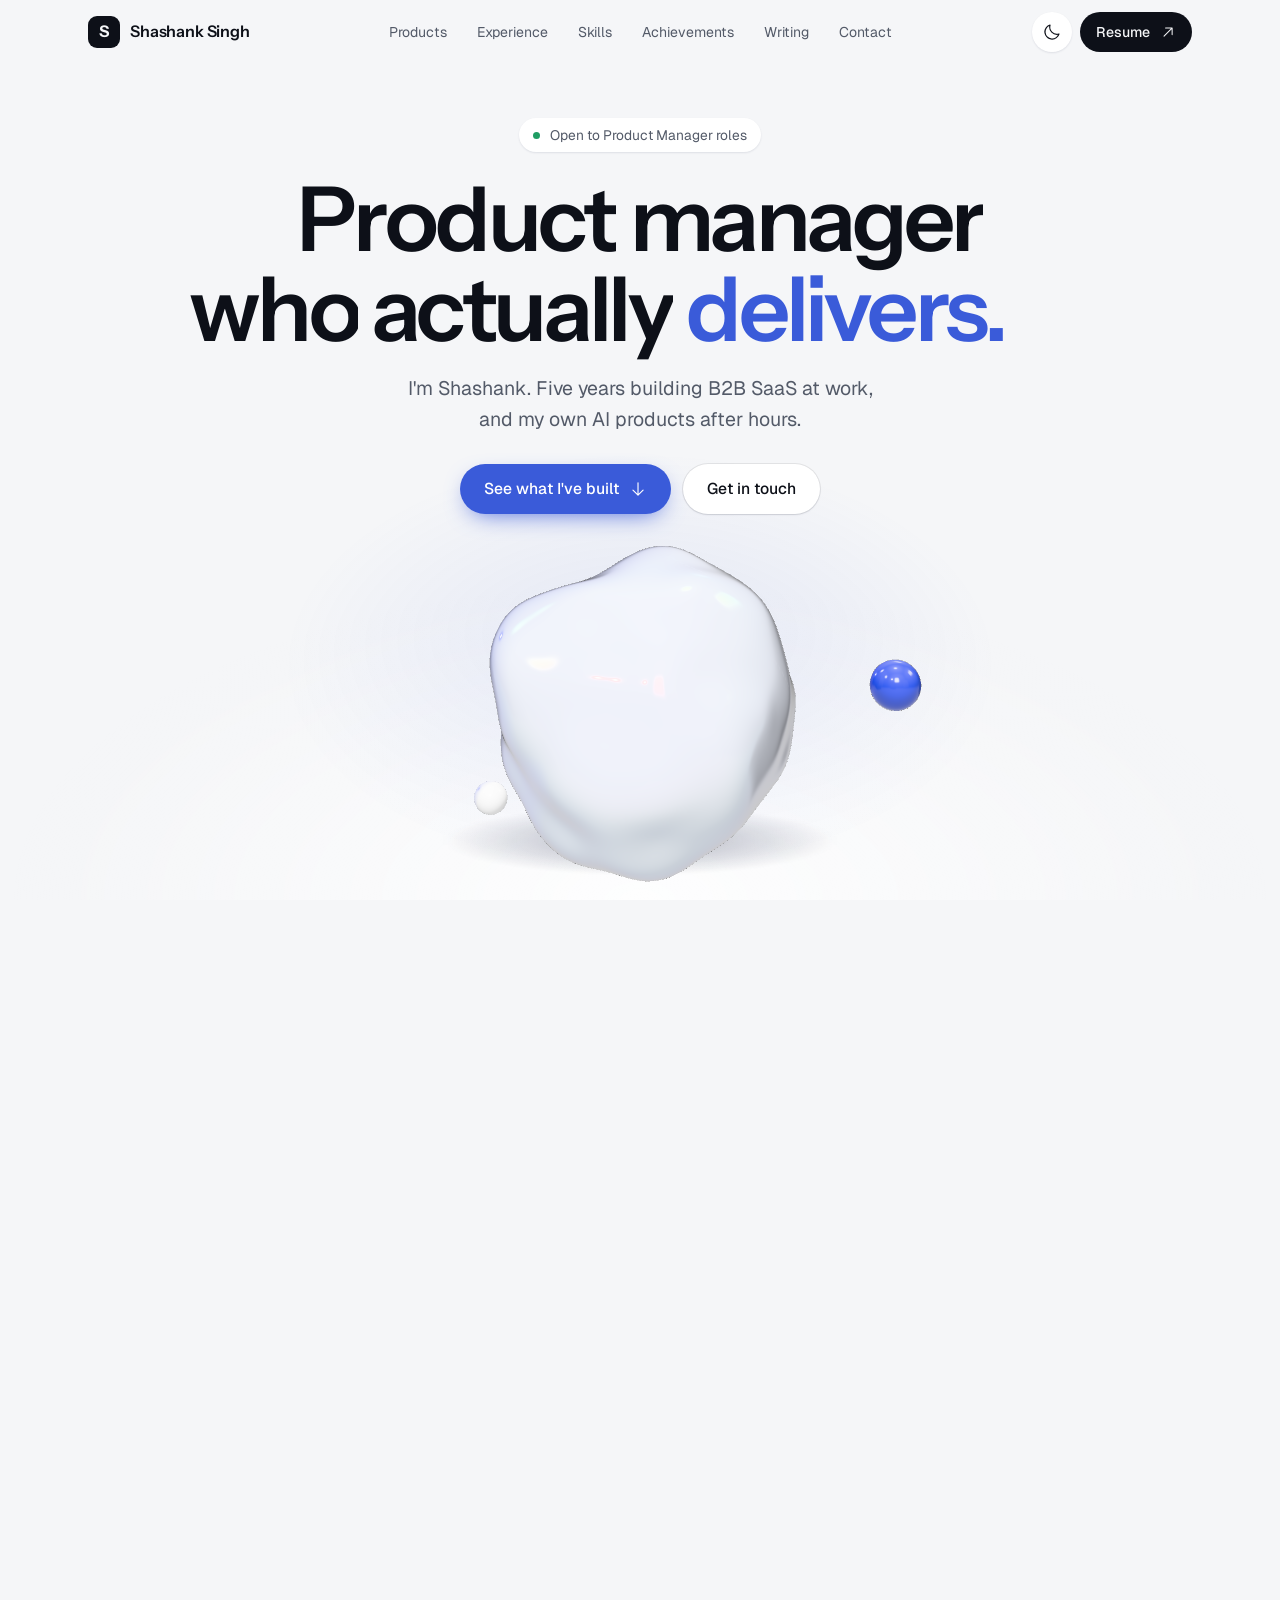
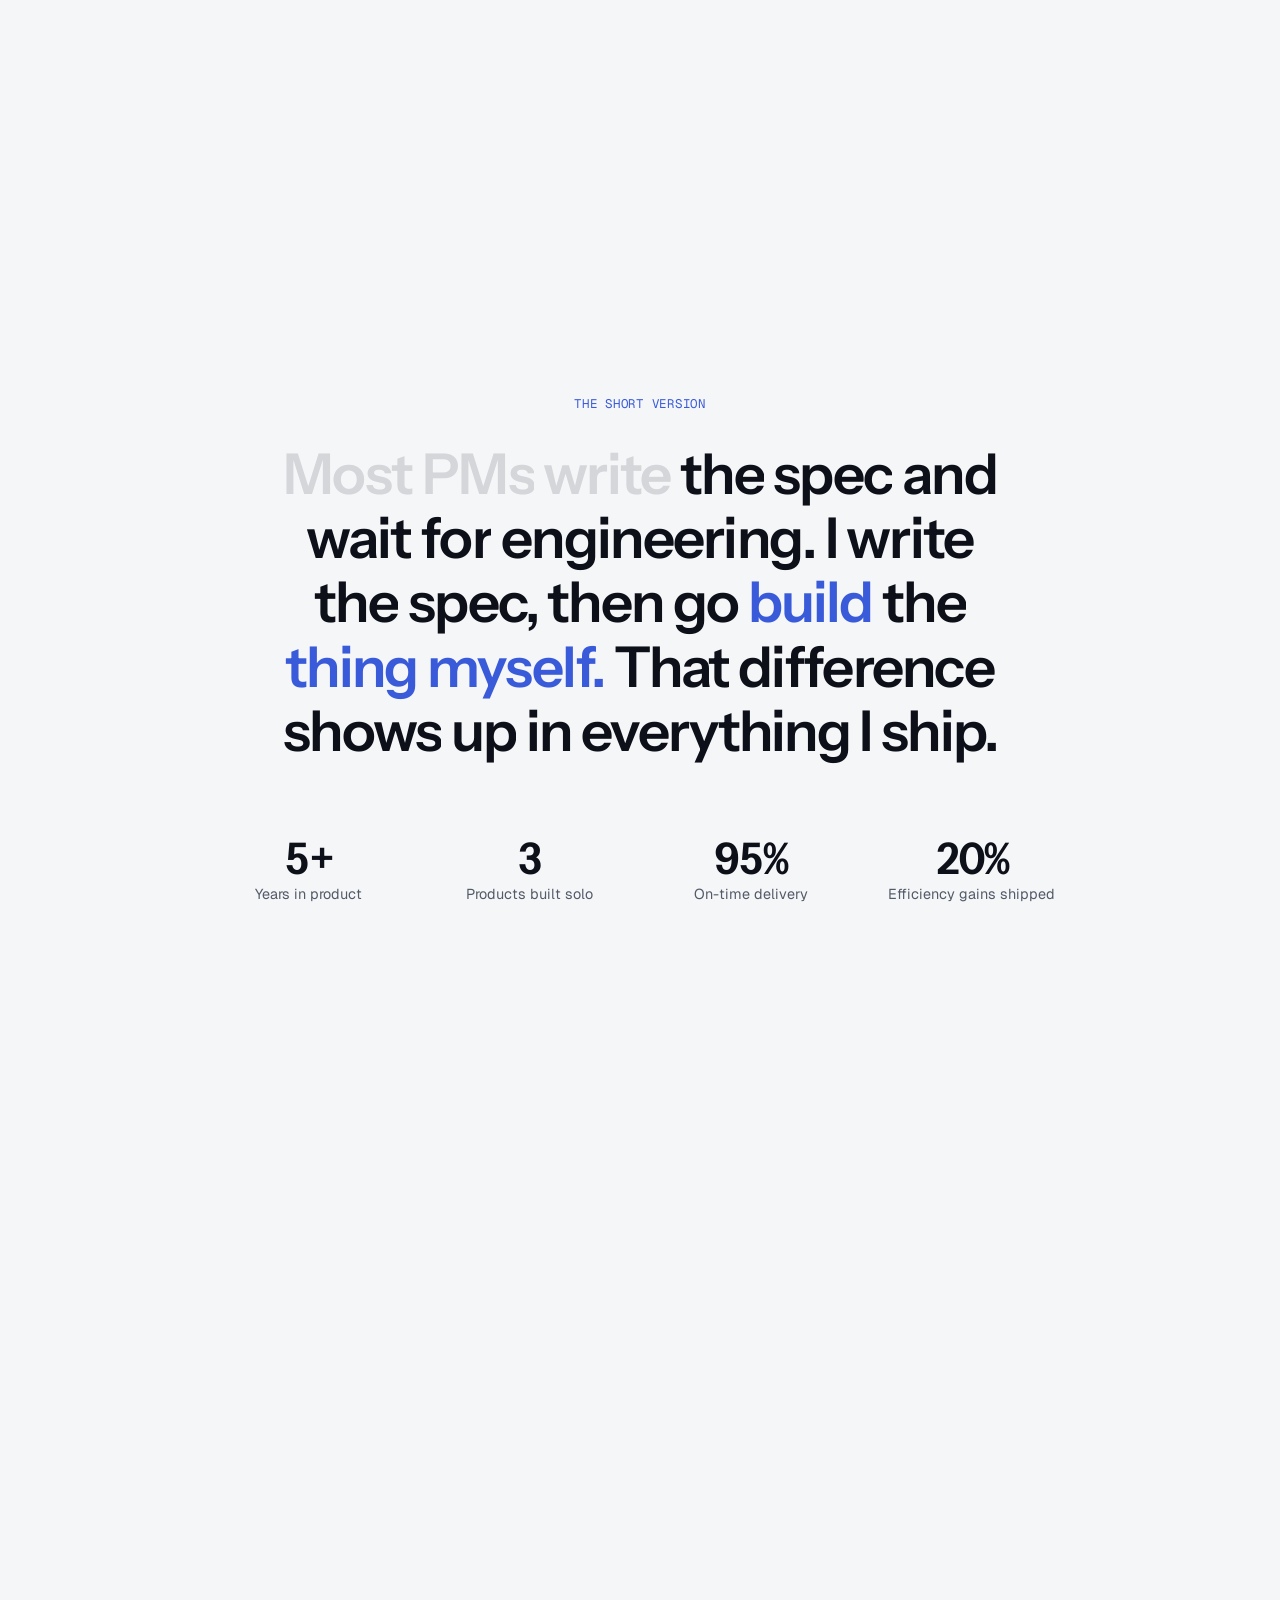
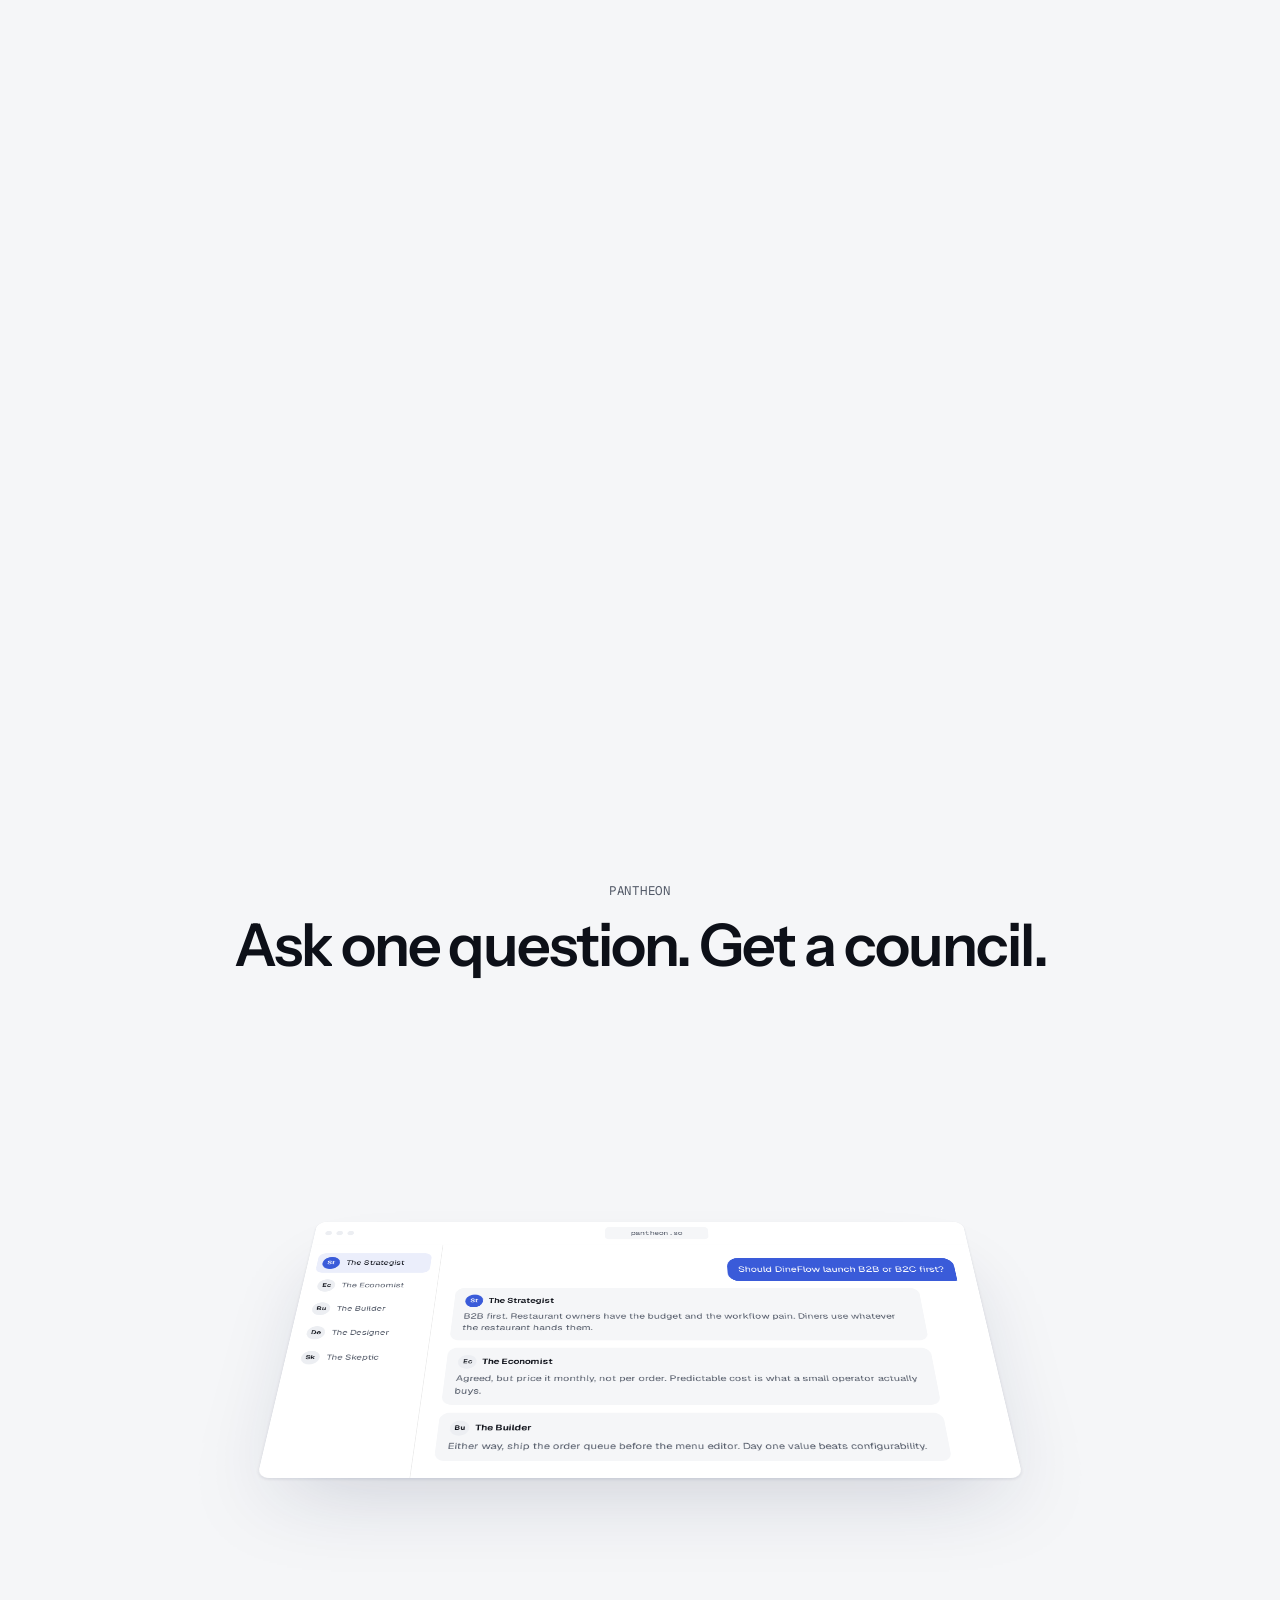
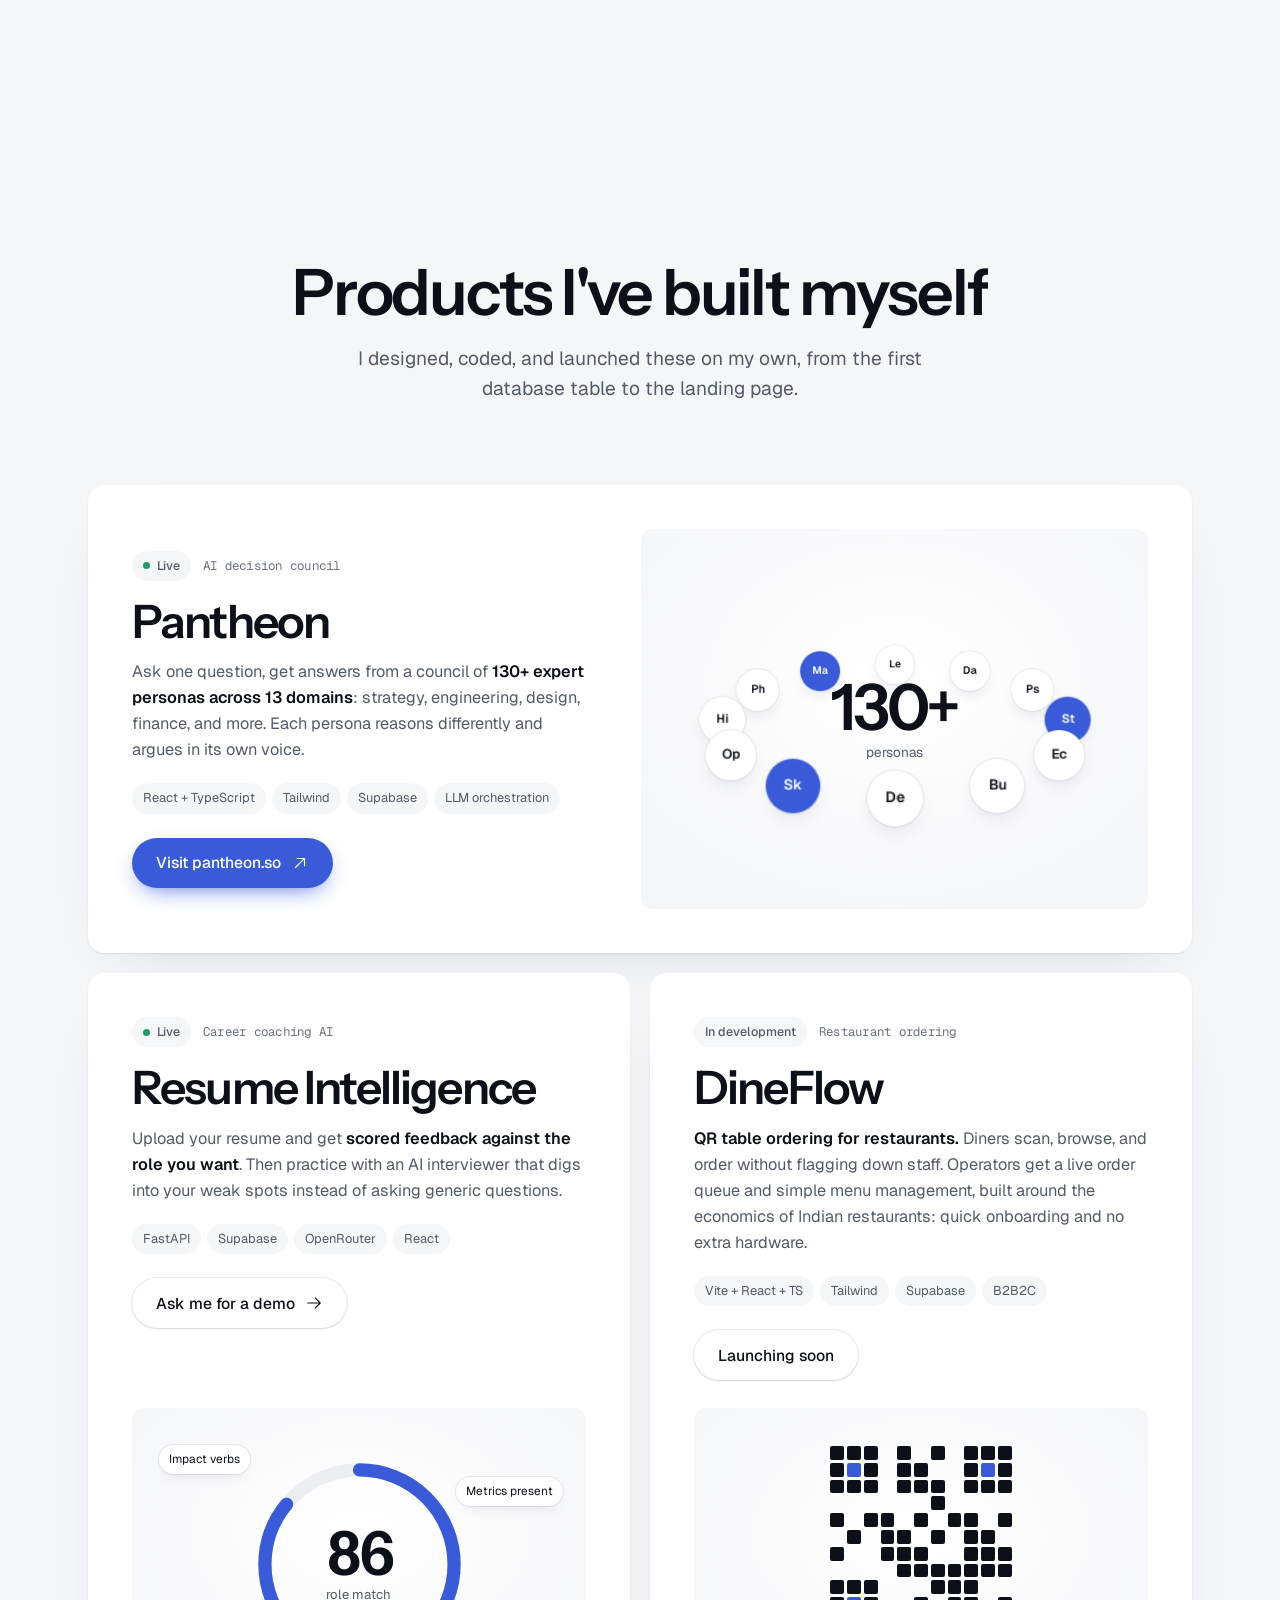
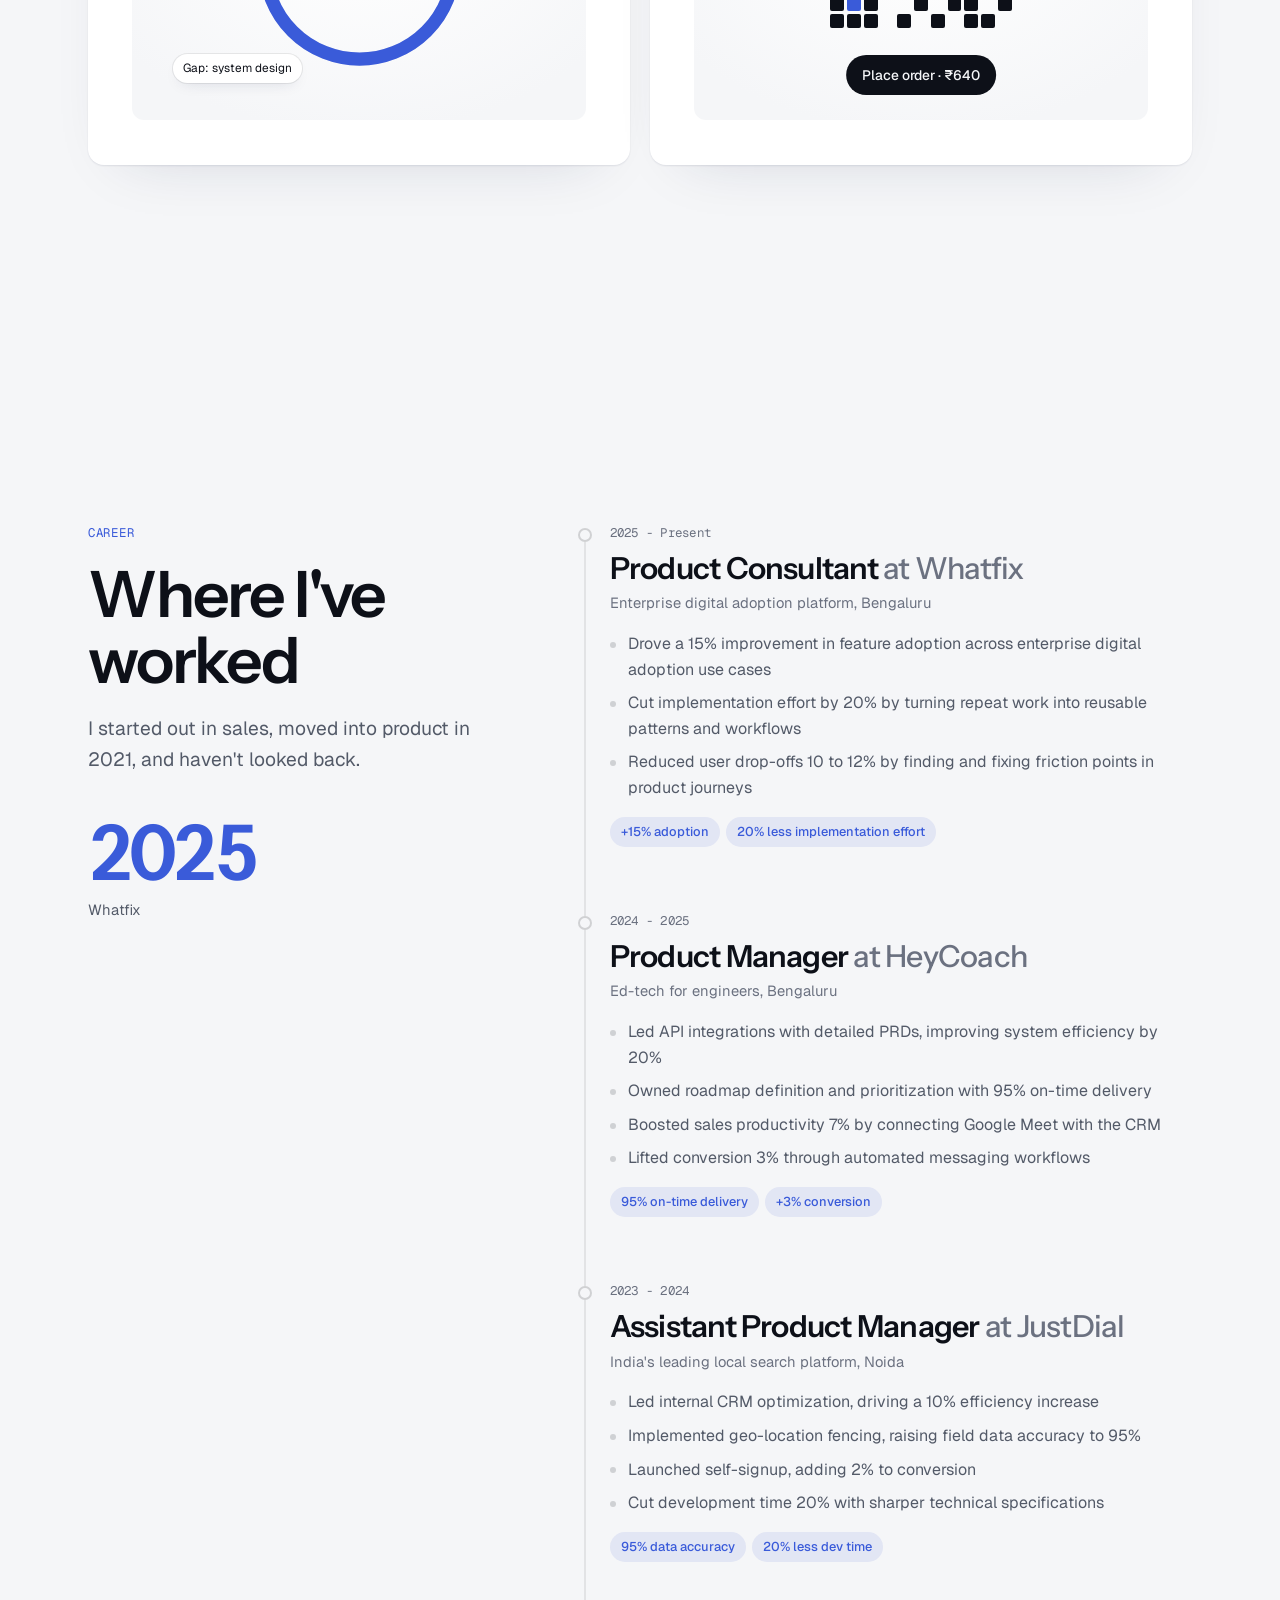
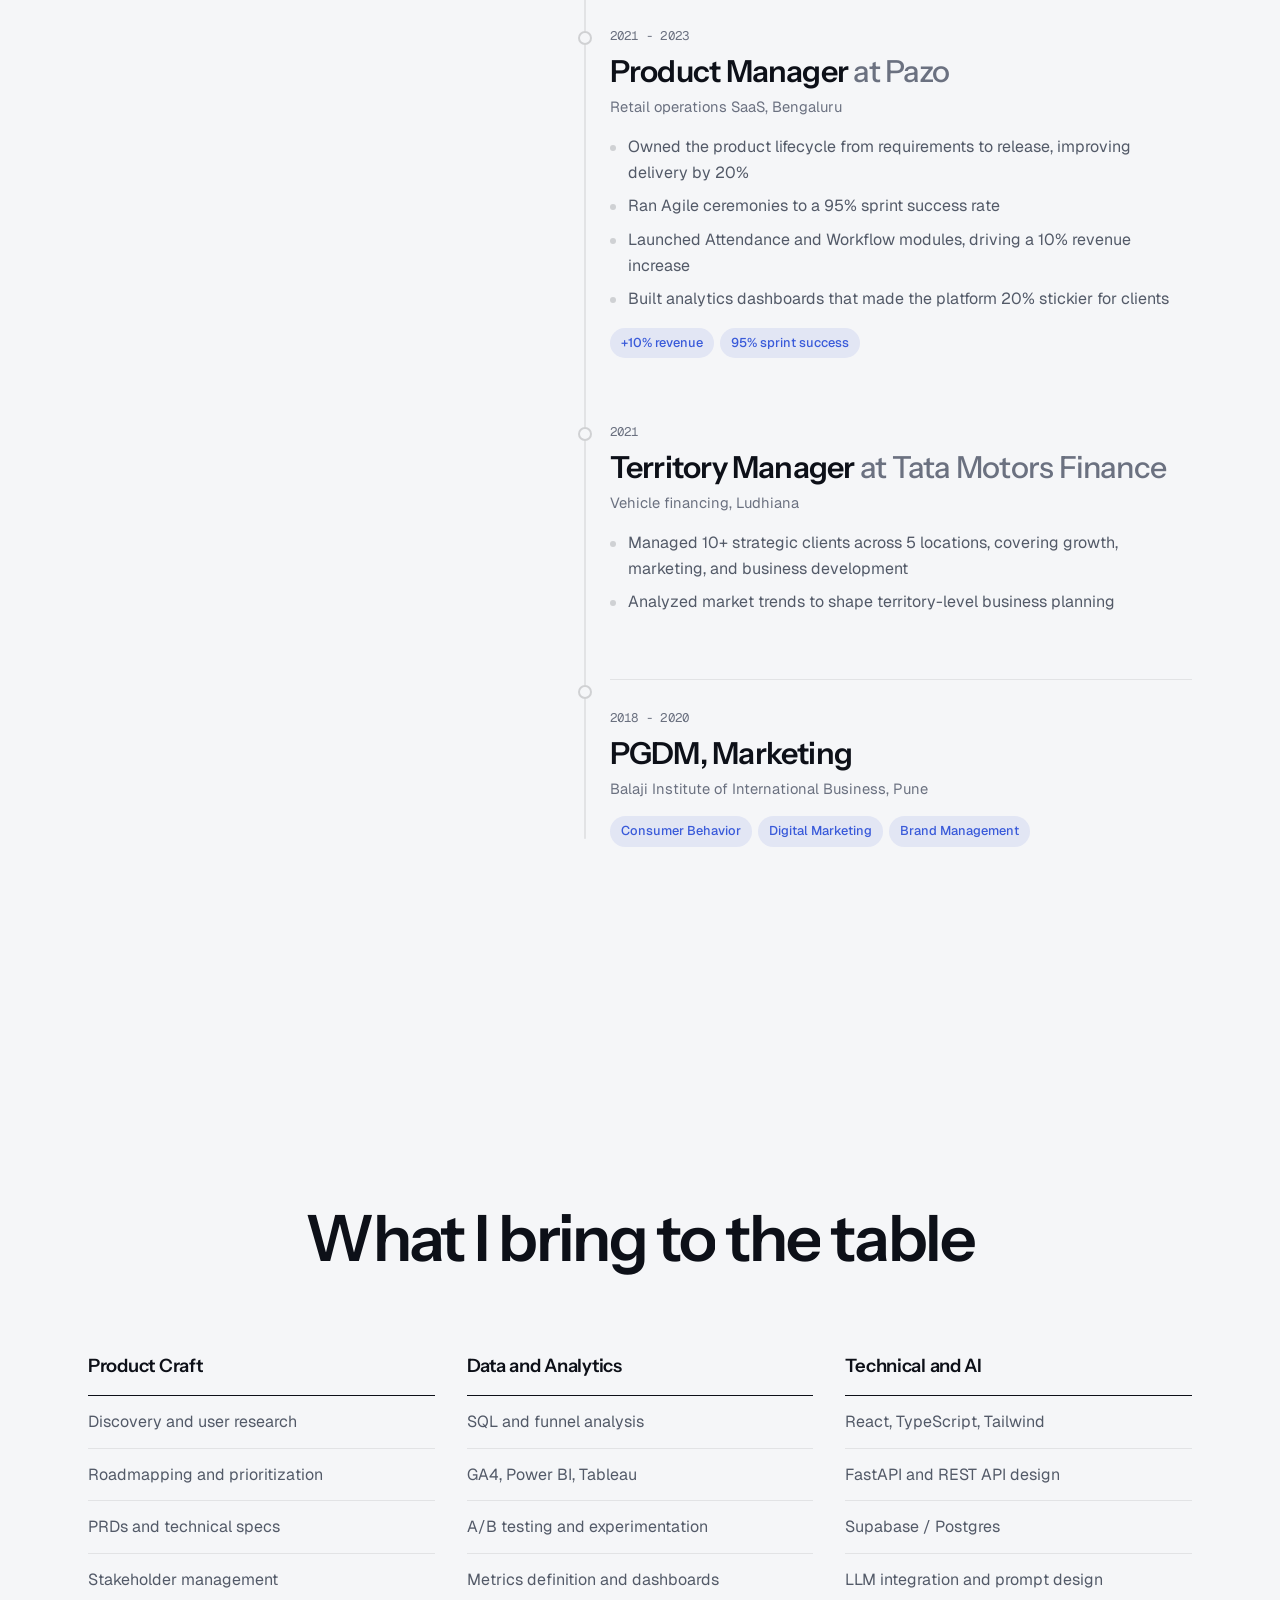
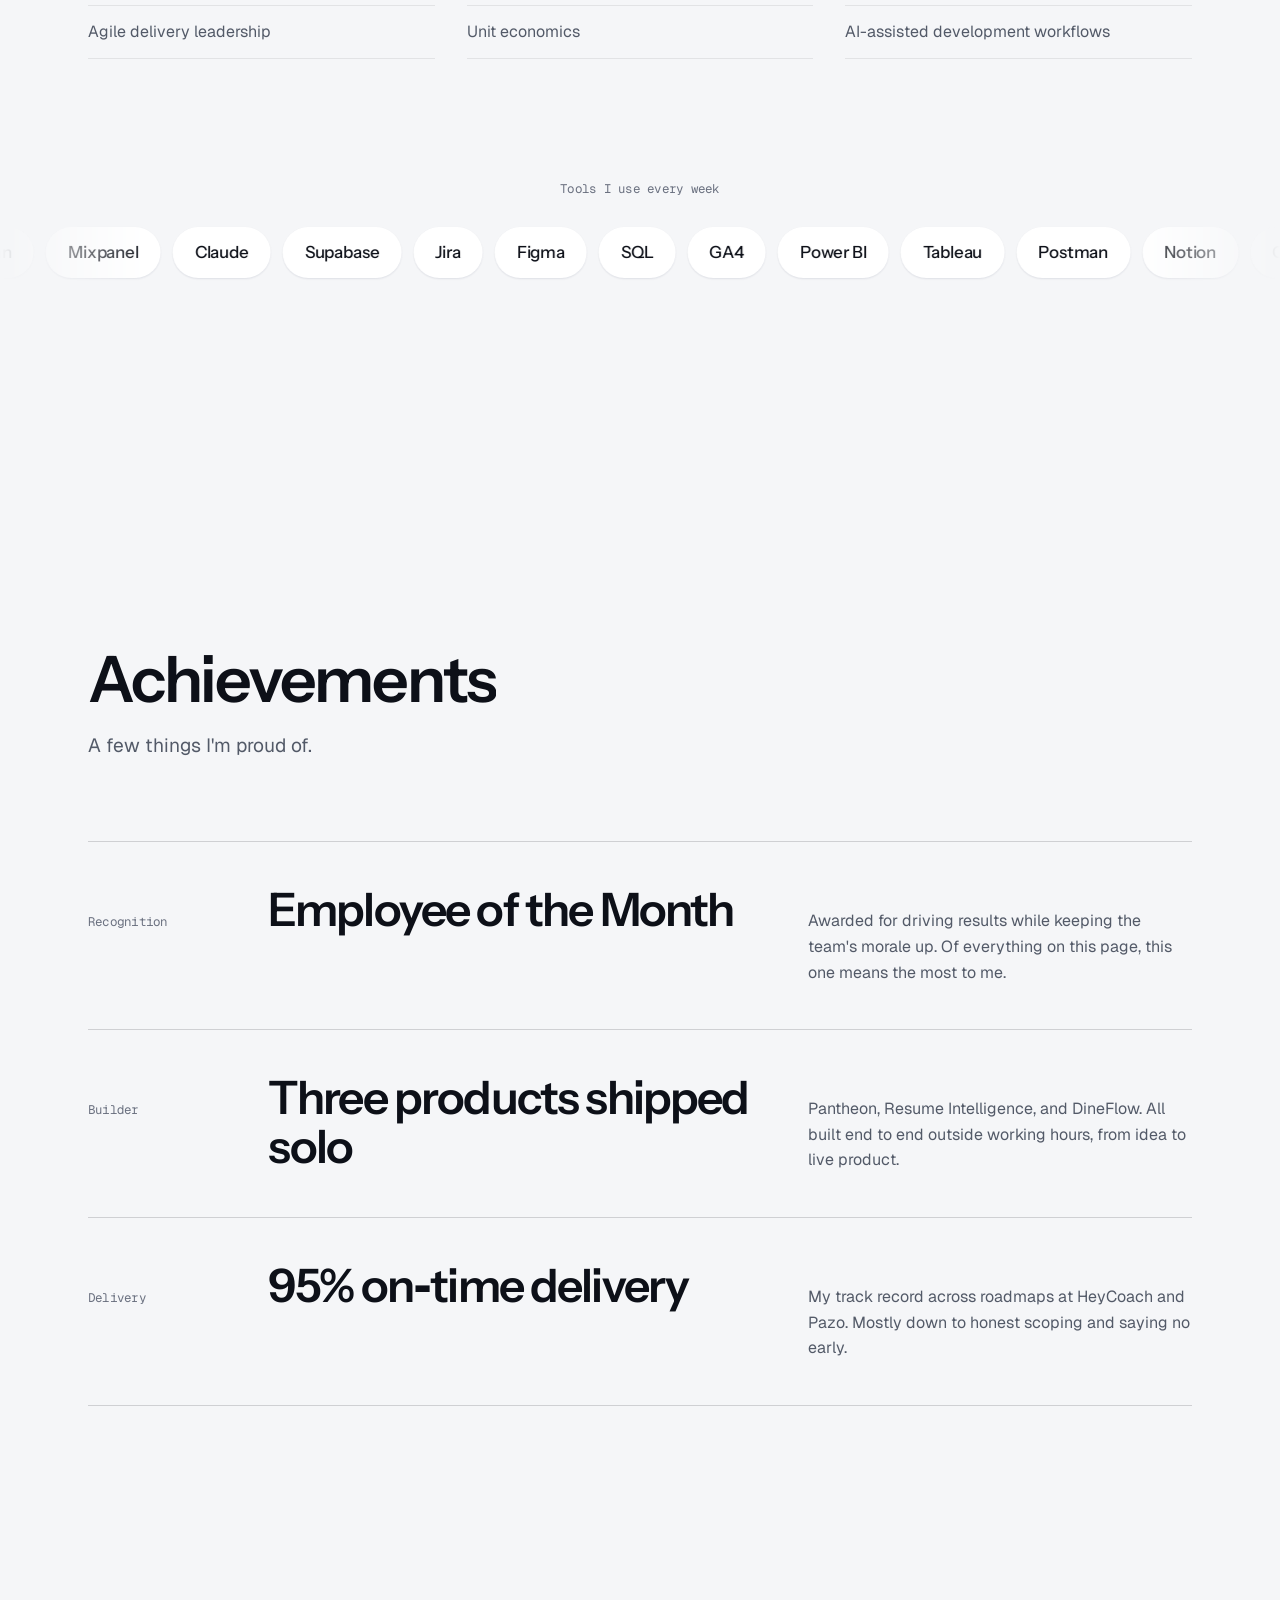
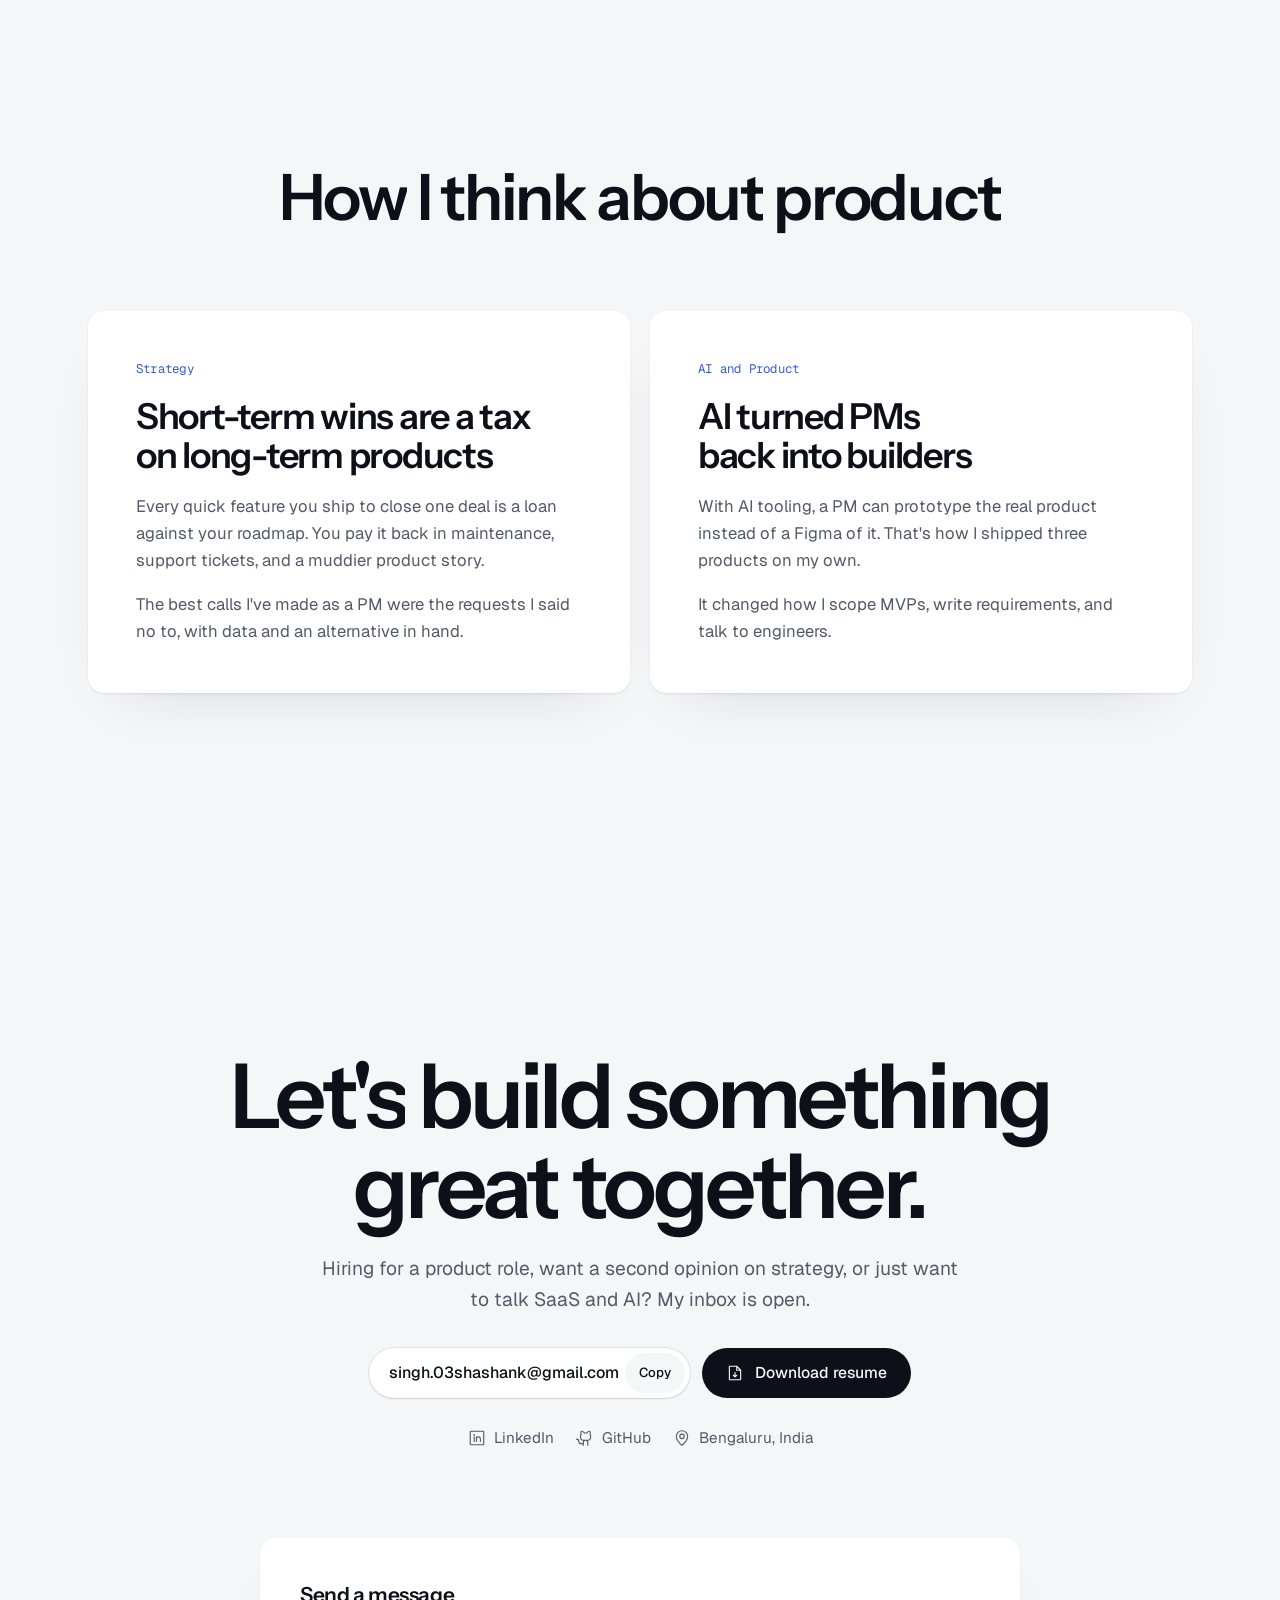
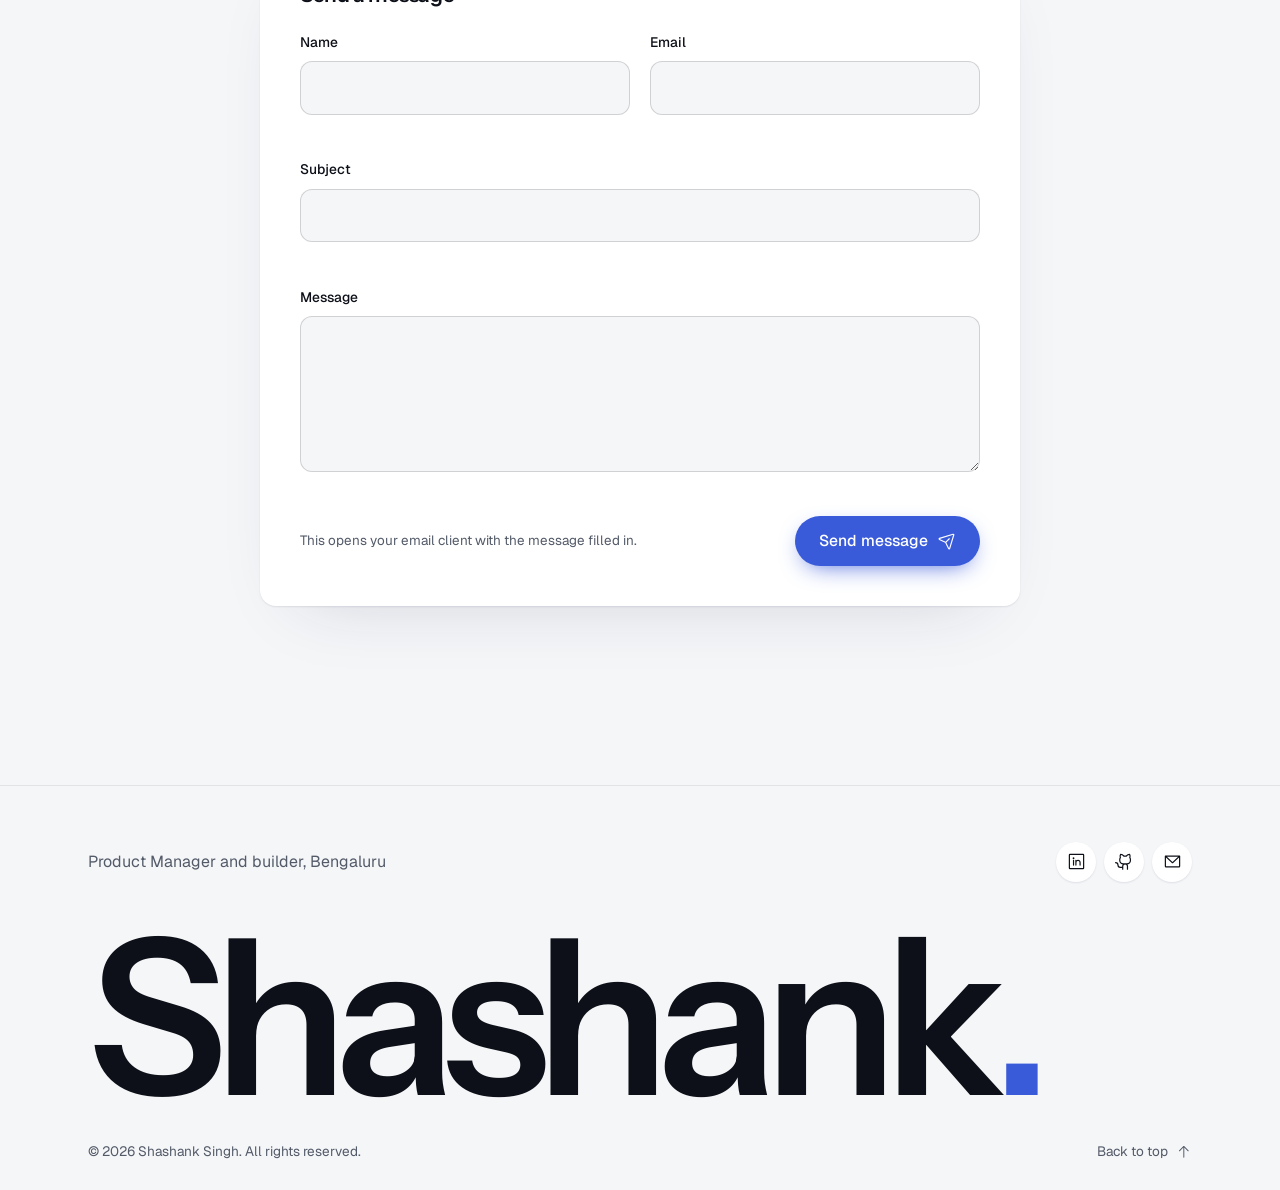
==== commit 312a7ab2: "Redesign portfolio as a light, premium layout Light theme by default with a cobalt accent, Instrumen" ====
--- a/index.html
+++ b/index.html
@@ -1,5 +1,5 @@
 <!DOCTYPE html>
-<html lang="en" data-theme="dark">
+<html lang="en" data-theme="light">
 <head>
     <meta charset="UTF-8">
     <meta name="viewport" content="width=device-width, initial-scale=1.0, viewport-fit=cover">
@@ -8,31 +8,22 @@
     <meta property="og:title" content="Shashank Singh | Product Manager">
     <meta property="og:description" content="Product manager who actually ships. 5+ years in B2B SaaS, plus three products built solo.">
     <meta property="og:type" content="website">
-    <meta name="theme-color" content="#0b100e">
+    <meta name="theme-color" content="#f5f6f8">
     <link rel="icon" type="image/svg+xml" href="favicon.svg">
     <link rel="apple-touch-icon" href="apple-touch-icon.png">
 
-    <!-- Set theme before paint to avoid a flash. Dark by default; the toggle stores the visitor's choice. -->
+    <!-- Set theme before paint to avoid a flash. Light by default; the toggle stores the visitor's choice. -->
     <script>
         (function () {
-            var theme = 'dark';
-            try { if (localStorage.getItem('theme') === 'light') theme = 'light'; } catch (e) {}
-            var root = document.documentElement;
-            root.setAttribute('data-theme', theme);
-            // Intro loader once per visit, never for reduced motion
-            var seen = false;
-            try { seen = sessionStorage.getItem('intro-seen') === '1'; } catch (e) {}
-            if (!seen && !window.matchMedia('(prefers-reduced-motion: reduce)').matches) {
-                root.classList.add('is-loading');
-                // Safety net in case the scripts never arrive
-                setTimeout(function () { root.classList.remove('is-loading'); }, 5000);
-            }
+            var theme = 'light';
+            try { if (localStorage.getItem('theme') === 'dark') theme = 'dark'; } catch (e) {}
+            document.documentElement.setAttribute('data-theme', theme);
         })();
     </script>
 
     <link rel="preconnect" href="https://fonts.googleapis.com">
     <link rel="preconnect" href="https://fonts.gstatic.com" crossorigin>
-    <link href="https://fonts.googleapis.com/css2?family=Bricolage+Grotesque:opsz,wght@12..96,500..800&family=Geist:wght@400;500;600&family=Geist+Mono:wght@400;500&display=swap" rel="stylesheet">
+    <link href="https://fonts.googleapis.com/css2?family=Instrument+Sans:wght@400..700&family=Geist:wght@400;500;600&family=Geist+Mono:wght@400;500&display=swap" rel="stylesheet">
 
     <link rel="stylesheet" href="css/styles.css">
 </head>
@@ -40,33 +31,23 @@
 <body>
     <svg width="0" height="0" style="position:absolute" aria-hidden="true">
         <symbol id="i-arrow-down" viewBox="0 0 256 256"><path d="M205.66,149.66l-72,72a8,8,0,0,1-11.32,0l-72-72a8,8,0,0,1,11.32-11.32L120,196.69V40a8,8,0,0,1,16,0V196.69l58.34-58.35a8,8,0,0,1,11.32,11.32Z"/></symbol>
+        <symbol id="i-arrow-right" viewBox="0 0 256 256"><path d="M221.66,133.66l-72,72a8,8,0,0,1-11.32-11.32L196.69,136H40a8,8,0,0,1,0-16H196.69L138.34,61.66a8,8,0,0,1,11.32-11.32l72,72A8,8,0,0,1,221.66,133.66Z"/></symbol>
         <symbol id="i-arrow-up-right" viewBox="0 0 256 256"><path d="M200,64V168a8,8,0,0,1-16,0V83.31L69.66,197.66a8,8,0,0,1-11.32-11.32L172.69,72H88a8,8,0,0,1,0-16H192A8,8,0,0,1,200,64Z"/></symbol>
         <symbol id="i-check-circle" viewBox="0 0 256 256"><path d="M173.66,98.34a8,8,0,0,1,0,11.32l-56,56a8,8,0,0,1-11.32,0l-24-24a8,8,0,0,1,11.32-11.32L112,148.69l50.34-50.35A8,8,0,0,1,173.66,98.34ZM232,128A104,104,0,1,1,128,24,104.11,104.11,0,0,1,232,128Zm-16,0a88,88,0,1,0-88,88A88.1,88.1,0,0,0,216,128Z"/></symbol>
         <symbol id="i-envelope-simple" viewBox="0 0 256 256"><path d="M224,48H32a8,8,0,0,0-8,8V192a16,16,0,0,0,16,16H216a16,16,0,0,0,16-16V56A8,8,0,0,0,224,48ZM203.43,64,128,133.15,52.57,64ZM216,192H40V74.19l82.59,75.71a8,8,0,0,0,10.82,0L216,74.19V192Z"/></symbol>
         <symbol id="i-file-arrow-down" viewBox="0 0 256 256"><path d="M213.66,82.34l-56-56A8,8,0,0,0,152,24H56A16,16,0,0,0,40,40V216a16,16,0,0,0,16,16H200a16,16,0,0,0,16-16V88A8,8,0,0,0,213.66,82.34ZM160,51.31,188.69,80H160ZM200,216H56V40h88V88a8,8,0,0,0,8,8h48V216Zm-42.34-61.66a8,8,0,0,1,0,11.32l-24,24a8,8,0,0,1-11.32,0l-24-24a8,8,0,0,1,11.32-11.32L120,164.69V120a8,8,0,0,1,16,0v44.69l10.34-10.35A8,8,0,0,1,157.66,154.34Z"/></symbol>
         <symbol id="i-github-logo" viewBox="0 0 256 256"><path d="M208.31,75.68A59.78,59.78,0,0,0,202.93,28,8,8,0,0,0,196,24a59.75,59.75,0,0,0-48,24H124A59.75,59.75,0,0,0,76,24a8,8,0,0,0-6.93,4,59.78,59.78,0,0,0-5.38,47.68A58.14,58.14,0,0,0,56,104v8a56.06,56.06,0,0,0,48.44,55.47A39.8,39.8,0,0,0,96,192v8H72a24,24,0,0,1-24-24A40,40,0,0,0,8,136a8,8,0,0,0,0,16,24,24,0,0,1,24,24,40,40,0,0,0,40,40H96v16a8,8,0,0,0,16,0V192a24,24,0,0,1,48,0v40a8,8,0,0,0,16,0V192a39.8,39.8,0,0,0-8.44-24.53A56.06,56.06,0,0,0,216,112v-8A58.14,58.14,0,0,0,208.31,75.68ZM200,112a40,40,0,0,1-40,40H112a40,40,0,0,1-40-40v-8a41.74,41.74,0,0,1,6.9-22.48A8,8,0,0,0,80,73.83a43.81,43.81,0,0,1,.79-33.58,43.88,43.88,0,0,1,32.32,20.06A8,8,0,0,0,119.82,64h32.35a8,8,0,0,0,6.74-3.69,43.87,43.87,0,0,1,32.32-20.06A43.81,43.81,0,0,1,192,73.83a8.09,8.09,0,0,0,1,7.65A41.72,41.72,0,0,1,200,104Z"/></symbol>
-        <symbol id="i-hammer" viewBox="0 0 256 256"><path d="M251.34,112,183.88,44.08a96.1,96.1,0,0,0-135.77,0l-.09.09L34.25,58.4A8,8,0,0,0,45.74,69.53L59.47,55.35a79.92,79.92,0,0,1,18.71-13.9L124.68,88l-96,96a16,16,0,0,0,0,22.63l20.69,20.69a16,16,0,0,0,22.63,0l96-96,14.34,14.34h0L200,163.3a16,16,0,0,0,22.63,0l28.69-28.69A16,16,0,0,0,251.34,112ZM60.68,216,40,195.31l68-68L128.68,148ZM162.34,114.32,140,136.67,119.31,116l22.35-22.35a8,8,0,0,0,0-11.32L94.32,35a80,80,0,0,1,78.23,20.41l44.22,44.51L188,128.66l-14.34-14.34A8,8,0,0,0,162.34,114.32Zm49,37.66-12-12L228,111.25l12,12Z"/></symbol>
         <symbol id="i-linkedin-logo" viewBox="0 0 256 256"><path d="M216,24H40A16,16,0,0,0,24,40V216a16,16,0,0,0,16,16H216a16,16,0,0,0,16-16V40A16,16,0,0,0,216,24Zm0,192H40V40H216V216ZM96,112v64a8,8,0,0,1-16,0V112a8,8,0,0,1,16,0Zm88,28v36a8,8,0,0,1-16,0V140a20,20,0,0,0-40,0v36a8,8,0,0,1-16,0V112a8,8,0,0,1,15.79-1.78A36,36,0,0,1,184,140ZM100,84A12,12,0,1,1,88,72,12,12,0,0,1,100,84Z"/></symbol>
         <symbol id="i-list" viewBox="0 0 256 256"><path d="M224,128a8,8,0,0,1-8,8H40a8,8,0,0,1,0-16H216A8,8,0,0,1,224,128ZM40,72H216a8,8,0,0,0,0-16H40a8,8,0,0,0,0,16ZM216,184H40a8,8,0,0,0,0,16H216a8,8,0,0,0,0-16Z"/></symbol>
         <symbol id="i-map-pin" viewBox="0 0 256 256"><path d="M128,64a40,40,0,1,0,40,40A40,40,0,0,0,128,64Zm0,64a24,24,0,1,1,24-24A24,24,0,0,1,128,128Zm0-112a88.1,88.1,0,0,0-88,88c0,31.4,14.51,64.68,42,96.25a254.19,254.19,0,0,0,41.45,38.3,8,8,0,0,0,9.18,0A254.19,254.19,0,0,0,174,200.25c27.45-31.57,42-64.85,42-96.25A88.1,88.1,0,0,0,128,16Zm0,206c-16.53-13-72-60.75-72-118a72,72,0,0,1,144,0C200,161.23,144.53,209,128,222Z"/></symbol>
         <symbol id="i-moon" viewBox="0 0 256 256"><path d="M233.54,142.23a8,8,0,0,0-8-2,88.08,88.08,0,0,1-109.8-109.8,8,8,0,0,0-10-10,104.84,104.84,0,0,0-52.91,37A104,104,0,0,0,136,224a103.09,103.09,0,0,0,62.52-20.88,104.84,104.84,0,0,0,37-52.91A8,8,0,0,0,233.54,142.23ZM188.9,190.34A88,88,0,0,1,65.66,67.11a89,89,0,0,1,31.4-26A106,106,0,0,0,96,56,104.11,104.11,0,0,0,200,160a106,106,0,0,0,14.92-1.06A89,89,0,0,1,188.9,190.34Z"/></symbol>
         <symbol id="i-paper-plane-tilt" viewBox="0 0 256 256"><path d="M227.32,28.68a16,16,0,0,0-15.66-4.08l-.15,0L19.57,82.84a16,16,0,0,0-2.49,29.8L102,154l41.3,84.87A15.86,15.86,0,0,0,157.74,248q.69,0,1.38-.06a15.88,15.88,0,0,0,14-11.51l58.2-191.94c0-.05,0-.1,0-.15A16,16,0,0,0,227.32,28.68ZM157.83,231.85l-.05.14,0-.07-40.06-82.3,48-48a8,8,0,0,0-11.31-11.31l-48,48L24.08,98.25l-.07,0,.14,0L216,40Z"/></symbol>
         <symbol id="i-sun" viewBox="0 0 256 256"><path d="M120,40V16a8,8,0,0,1,16,0V40a8,8,0,0,1-16,0Zm72,88a64,64,0,1,1-64-64A64.07,64.07,0,0,1,192,128Zm-16,0a48,48,0,1,0-48,48A48.05,48.05,0,0,0,176,128ZM58.34,69.66A8,8,0,0,0,69.66,58.34l-16-16A8,8,0,0,0,42.34,53.66Zm0,116.68-16,16a8,8,0,0,0,11.32,11.32l16-16a8,8,0,0,0-11.32-11.32ZM192,72a8,8,0,0,0,5.66-2.34l16-16a8,8,0,0,0-11.32-11.32l-16,16A8,8,0,0,0,192,72Zm5.66,114.34a8,8,0,0,0-11.32,11.32l16,16a8,8,0,0,0,11.32-11.32ZM48,128a8,8,0,0,0-8-8H16a8,8,0,0,0,0,16H40A8,8,0,0,0,48,128Zm80,80a8,8,0,0,0-8,8v24a8,8,0,0,0,16,0V216A8,8,0,0,0,128,208Zm112-88H216a8,8,0,0,0,0,16h24a8,8,0,0,0,0-16Z"/></symbol>
-        <symbol id="i-target" viewBox="0 0 256 256"><path d="M221.87,83.16A104.1,104.1,0,1,1,195.67,49l22.67-22.68a8,8,0,0,1,11.32,11.32l-96,96a8,8,0,0,1-11.32-11.32l27.72-27.72a40,40,0,1,0,17.87,31.09,8,8,0,1,1,16-.9,56,56,0,1,1-22.38-41.65L184.3,60.39a87.88,87.88,0,1,0,23.13,29.67,8,8,0,0,1,14.44-6.9Z"/></symbol>
-        <symbol id="i-trophy" viewBox="0 0 256 256"><path d="M232,64H208V48a8,8,0,0,0-8-8H56a8,8,0,0,0-8,8V64H24A16,16,0,0,0,8,80V96a40,40,0,0,0,40,40h3.65A80.13,80.13,0,0,0,120,191.61V216H96a8,8,0,0,0,0,16h64a8,8,0,0,0,0-16H136V191.58c31.94-3.23,58.44-25.64,68.08-55.58H208a40,40,0,0,0,40-40V80A16,16,0,0,0,232,64ZM48,120A24,24,0,0,1,24,96V80H48v32q0,4,.39,8Zm144-8.9c0,35.52-29,64.64-64,64.9a64,64,0,0,1-64-64V56H192ZM232,96a24,24,0,0,1-24,24h-.5a81.81,81.81,0,0,0,.5-8.9V80h24Z"/></symbol>
         <symbol id="i-x" viewBox="0 0 256 256"><path d="M205.66,194.34a8,8,0,0,1-11.32,11.32L128,139.31,61.66,205.66a8,8,0,0,1-11.32-11.32L116.69,128,50.34,61.66A8,8,0,0,1,61.66,50.34L128,116.69l66.34-66.35a8,8,0,0,1,11.32,11.32L139.31,128Z"/></symbol>
     </svg>
 
     <a class="skip-link" href="#main">Skip to content</a>
-    <div class="grain" aria-hidden="true"></div>
     <div class="progress" aria-hidden="true"></div>
-
-    <!-- ===================== PRELOADER ===================== -->
-    <div class="preloader" id="preloader" aria-hidden="true">
-        <div class="preloader__name mono"><span>Shashank Singh</span><span>Product Manager</span></div>
-        <div class="preloader__count"><span id="preloader-count">0</span></div>
-        <div class="preloader__bar"></div>
-    </div>
 
     <!-- ===================== NAV ===================== -->
     <nav class="nav" id="navbar" aria-label="Primary">
@@ -88,12 +69,12 @@
 
             <div class="nav__actions">
                 <button id="theme-toggle" class="icon-btn" aria-label="Toggle light and dark mode">
-                    <svg class="icon theme-icon-dark"><use href="#i-sun"/></svg>
-                    <svg class="icon theme-icon-light"><use href="#i-moon"/></svg>
+                    <svg class="icon theme-icon-dark"><use href="#i-moon"/></svg>
+                    <svg class="icon theme-icon-light"><use href="#i-sun"/></svg>
                 </button>
-                <a class="btn btn--primary btn--sm nav__resume resume-link" href="https://drive.google.com/file/d/1mXUNZkbzMPZu5fDIAiXEY95HeJ7bUFOY/view?usp=sharing" target="_blank" rel="noopener">
-                    <svg class="icon"><use href="#i-file-arrow-down"/></svg>
+                <a class="btn btn--dark btn--sm nav__resume resume-link" href="https://drive.google.com/file/d/1mXUNZkbzMPZu5fDIAiXEY95HeJ7bUFOY/view?usp=sharing" target="_blank" rel="noopener">
                     Resume
+                    <svg class="icon icon-arrow-ur"><use href="#i-arrow-up-right"/></svg>
                 </a>
                 <button id="mobile-menu-btn" class="icon-btn menu-btn" aria-label="Open menu" aria-expanded="false" aria-controls="mobile-menu">
                     <svg class="icon"><use href="#i-list"/></svg>
@@ -108,15 +89,15 @@
             <svg class="icon"><use href="#i-x"/></svg>
         </button>
         <div class="menu__links">
-            <a href="#products" class="menu__link">Products <svg class="icon"><use href="#i-arrow-up-right"/></svg></a>
-            <a href="#experience" class="menu__link">Experience <svg class="icon"><use href="#i-arrow-up-right"/></svg></a>
-            <a href="#skills" class="menu__link">Skills <svg class="icon"><use href="#i-arrow-up-right"/></svg></a>
-            <a href="#achievements" class="menu__link">Achievements <svg class="icon"><use href="#i-arrow-up-right"/></svg></a>
-            <a href="#writing" class="menu__link">Writing <svg class="icon"><use href="#i-arrow-up-right"/></svg></a>
-            <a href="#contact" class="menu__link">Contact <svg class="icon"><use href="#i-arrow-up-right"/></svg></a>
+            <a href="#products" class="menu__link">Products <svg class="icon"><use href="#i-arrow-right"/></svg></a>
+            <a href="#experience" class="menu__link">Experience <svg class="icon"><use href="#i-arrow-right"/></svg></a>
+            <a href="#skills" class="menu__link">Skills <svg class="icon"><use href="#i-arrow-right"/></svg></a>
+            <a href="#achievements" class="menu__link">Achievements <svg class="icon"><use href="#i-arrow-right"/></svg></a>
+            <a href="#writing" class="menu__link">Writing <svg class="icon"><use href="#i-arrow-right"/></svg></a>
+            <a href="#contact" class="menu__link">Contact <svg class="icon"><use href="#i-arrow-right"/></svg></a>
         </div>
         <div class="menu__foot">
-            <a class="btn btn--primary resume-link" href="https://drive.google.com/file/d/1mXUNZkbzMPZu5fDIAiXEY95HeJ7bUFOY/view?usp=sharing" target="_blank" rel="noopener">
+            <a class="btn btn--dark resume-link" href="https://drive.google.com/file/d/1mXUNZkbzMPZu5fDIAiXEY95HeJ7bUFOY/view?usp=sharing" target="_blank" rel="noopener">
                 <svg class="icon"><use href="#i-file-arrow-down"/></svg>
                 Download resume
             </a>
@@ -126,50 +107,44 @@
 
     <!-- ===================== HERO ===================== -->
     <header id="top" class="hero">
-        <div class="hero__canvas" id="hero-canvas" aria-hidden="true"></div>
-        <div class="hero__fallback" aria-hidden="true"></div>
-        <div class="hero__wash" aria-hidden="true"></div>
-
-        <div class="wrap hero__inner" id="hero-inner">
-            <h1 class="display hero__title" id="hero-title" aria-label="Product manager who actually ships.">
-                <span class="line" data-split>Product manager</span>
-                <span class="line"><span data-split>who actually</span>
-                    <span class="rotator" id="word-rotator" aria-hidden="true">
-                        <span class="rotator__word">ships.</span>
-                        <span class="rotator__word">builds.</span>
-                        <span class="rotator__word">delivers.</span>
-                        <span class="rotator__word">scales.</span>
+        <div class="hero__sticky">
+            <div class="hero__glow" aria-hidden="true"></div>
+            <div class="hero__fallback" aria-hidden="true"></div>
+            <div class="hero__canvas" id="hero-canvas" aria-hidden="true"></div>
+
+            <div class="wrap hero__copy" id="hero-copy">
+                <p class="hero__intro hero-fade"><i aria-hidden="true"></i>Open to Product Manager roles</p>
+                <h1 class="display hero__title" id="hero-title" aria-label="Product manager who actually ships.">
+                    <span class="line" data-split>Product manager</span>
+                    <span class="line"><span data-split>who actually</span>
+                        <span class="rotator" id="word-rotator" aria-hidden="true">
+                            <span class="rotator__word">ships.</span>
+                            <span class="rotator__word">builds.</span>
+                            <span class="rotator__word">delivers.</span>
+                            <span class="rotator__word">scales.</span>
+                        </span>
                     </span>
-                </span>
-            </h1>
-
-            <div class="hero__row">
-                <div>
-                    <p class="hero__sub hero-fade">
-                        I'm Shashank. Five years building <strong>B2B SaaS</strong> at work, and my own <strong>AI products</strong> after hours.
-                    </p>
-                    <p class="hero__avail hero-fade">Open to Product Manager roles</p>
-                </div>
+                </h1>
+                <p class="hero__sub hero-fade">I'm Shashank. Five years building B2B SaaS at work, and my own AI products after hours.</p>
                 <div class="hero__ctas hero-fade">
                     <a href="#products" class="btn btn--primary magnetic">
                         See what I've built
                         <svg class="icon icon-arrow-d"><use href="#i-arrow-down"/></svg>
                     </a>
-                    <a href="#contact" class="btn btn--ghost magnetic">
-                        <svg class="icon"><use href="#i-envelope-simple"/></svg>
-                        Get in touch
-                    </a>
-                </div>
-            </div>
+                    <a href="#contact" class="btn btn--ghost magnetic">Get in touch</a>
+                </div>
+            </div>
+
+            <p class="hero__caption" id="hero-caption"><strong>5+ years</strong> in B2B SaaS. <strong>3 products</strong> designed, coded and launched solo.</p>
         </div>
     </header>
 
     <main id="main">
-        <!-- ===================== STORY (pinned, word-by-word) ===================== -->
+        <!-- ===================== STATEMENT ===================== -->
         <section id="story" class="story" aria-label="About">
             <div class="story__pin">
                 <div class="wrap">
-                    <p class="label" style="margin-bottom: 28px">The short version</p>
+                    <p class="kicker" style="text-align: center; margin-bottom: 28px">The short version</p>
                     <p class="story__text" id="story-text">Most PMs write the spec and wait for engineering. I write the spec, then go build the thing myself. That difference shows up in everything I ship.</p>
 
                     <div class="ledger">
@@ -194,11 +169,11 @@
             </div>
         </section>
 
-        <!-- ===================== SHOWCASE (3D unfold) ===================== -->
+        <!-- ===================== SHOWCASE ===================== -->
         <section id="showcase" class="showcase" aria-label="Pantheon, a closer look">
             <div class="showcase__pin">
                 <div class="showcase__intro" id="showcase-intro">
-                    <p class="label" style="margin-bottom: 14px">Closer look</p>
+                    <p class="kicker" style="margin-bottom: 14px">Pantheon</p>
                     <h2 class="h2" data-reveal>Ask one question. Get a council.</h2>
                 </div>
 
@@ -244,122 +219,110 @@
         </section>
 
         <!-- ===================== PRODUCTS ===================== -->
-        <section id="products" class="section products">
-            <div class="products__pin">
-                <div class="wrap">
-                    <div class="head head--split">
-                        <h2 class="h2" data-reveal>Products I've built myself</h2>
-                        <p class="lede">I designed, coded, and launched these on my own, from the first database table to the landing page.</p>
-                    </div>
-                </div>
-
-                <div class="products__track" id="products-track">
+        <section id="products" class="section">
+            <div class="wrap">
+                <div class="head head--center">
+                    <h2 class="h2" data-reveal>Products I've built myself</h2>
+                    <p class="lede center">I designed, coded, and launched these on my own, from the first database table to the landing page.</p>
+                </div>
+
+                <div class="bento">
                     <!-- Pantheon -->
-                    <article class="product spot">
-                        <div class="product__top">
-                            <span class="status status--live">Live</span>
-                            <span class="product__idx mono">AI decision council</span>
-                        </div>
-                        <div class="product__body">
-                            <div>
-                                <h3 class="product__name">Pantheon</h3>
-                                <p class="product__desc" style="margin-top: 18px">
-                                    Ask one question, get answers from a council of <strong>130+ expert personas across 13 domains</strong>:
-                                    strategy, engineering, design, finance, and more. Each persona reasons differently and argues in its own voice.
-                                </p>
-                                <div class="chips">
-                                    <span class="chip">React + TypeScript</span>
-                                    <span class="chip">Tailwind</span>
-                                    <span class="chip">Supabase</span>
-                                    <span class="chip">LLM orchestration</span>
-                                </div>
-                                <a class="btn btn--primary product__cta" href="https://pantheon.so" target="_blank" rel="noopener">
-                                    Visit pantheon.so
-                                    <svg class="icon icon-arrow-ur"><use href="#i-arrow-up-right"/></svg>
-                                </a>
-                            </div>
-                            <div class="product__visual tilt" aria-hidden="true">
-                                <div class="council" id="council">
-                                    <div class="council__ring"><div class="council__spin" id="council-spin"></div></div>
-                                    <div class="council__core"><b>130+</b><span>personas</span></div>
-                                </div>
+                    <article class="tile tile--wide">
+                        <div>
+                            <div class="tile__top">
+                                <span class="status status--live">Live</span>
+                                <span class="tile__kind mono">AI decision council</span>
+                            </div>
+                            <h3 class="tile__name">Pantheon</h3>
+                            <p class="tile__desc">
+                                Ask one question, get answers from a council of <strong>130+ expert personas across 13 domains</strong>:
+                                strategy, engineering, design, finance, and more. Each persona reasons differently and argues in its own voice.
+                            </p>
+                            <div class="chips">
+                                <span class="chip">React + TypeScript</span>
+                                <span class="chip">Tailwind</span>
+                                <span class="chip">Supabase</span>
+                                <span class="chip">LLM orchestration</span>
+                            </div>
+                            <a class="btn btn--primary tile__cta" href="https://pantheon.so" target="_blank" rel="noopener">
+                                Visit pantheon.so
+                                <svg class="icon icon-arrow-ur"><use href="#i-arrow-up-right"/></svg>
+                            </a>
+                        </div>
+                        <div class="tile__visual tilt" aria-hidden="true">
+                            <div class="council" id="council">
+                                <div class="council__ring"><div class="council__spin" id="council-spin"></div></div>
+                                <div class="council__core"><b>130+</b><span>personas</span></div>
                             </div>
                         </div>
                     </article>
 
                     <!-- Resume Intelligence -->
-                    <article class="product spot">
-                        <div class="product__top">
-                            <span class="status status--live">Live</span>
-                            <span class="product__idx mono">Career coaching AI</span>
-                        </div>
-                        <div class="product__body">
-                            <div>
-                                <h3 class="product__name">Resume Intelligence</h3>
-                                <p class="product__desc" style="margin-top: 18px">
-                                    Upload your resume and get <strong>scored feedback against the role you want</strong>.
-                                    Then practice with an AI interviewer that digs into your weak spots instead of asking generic questions.
-                                </p>
-                                <div class="chips">
-                                    <span class="chip">FastAPI</span>
-                                    <span class="chip">Supabase</span>
-                                    <span class="chip">OpenRouter</span>
-                                    <span class="chip">React</span>
-                                </div>
-                                <a class="btn btn--ghost product__cta" href="#contact">
-                                    Ask me for a demo
-                                    <svg class="icon icon-arrow-ur"><use href="#i-arrow-up-right"/></svg>
-                                </a>
-                            </div>
-                            <div class="product__visual tilt" aria-hidden="true">
-                                <div class="score" id="score">
-                                    <svg viewBox="0 0 120 120">
-                                        <circle class="score__track" cx="60" cy="60" r="50"/>
-                                        <circle class="score__bar" id="score-bar" cx="60" cy="60" r="50" pathLength="100" stroke-dasharray="100" stroke-dashoffset="14"/>
-                                    </svg>
-                                    <div class="score__num"><b id="score-num">86</b><span>role match</span></div>
-                                </div>
-                                <div class="score__tags">
-                                    <span class="score__tag">Impact verbs</span>
-                                    <span class="score__tag">Metrics present</span>
-                                    <span class="score__tag">Gap: system design</span>
-                                </div>
+                    <article class="tile">
+                        <div>
+                            <div class="tile__top">
+                                <span class="status status--live">Live</span>
+                                <span class="tile__kind mono">Career coaching AI</span>
+                            </div>
+                            <h3 class="tile__name">Resume Intelligence</h3>
+                            <p class="tile__desc">
+                                Upload your resume and get <strong>scored feedback against the role you want</strong>.
+                                Then practice with an AI interviewer that digs into your weak spots instead of asking generic questions.
+                            </p>
+                            <div class="chips">
+                                <span class="chip">FastAPI</span>
+                                <span class="chip">Supabase</span>
+                                <span class="chip">OpenRouter</span>
+                                <span class="chip">React</span>
+                            </div>
+                            <a class="btn btn--ghost tile__cta" href="#contact">
+                                Ask me for a demo
+                                <svg class="icon icon-arrow-r"><use href="#i-arrow-right"/></svg>
+                            </a>
+                        </div>
+                        <div class="tile__visual tilt" aria-hidden="true">
+                            <div class="score" id="score">
+                                <svg viewBox="0 0 120 120">
+                                    <circle class="score__track" cx="60" cy="60" r="50"/>
+                                    <circle class="score__bar" id="score-bar" cx="60" cy="60" r="50" pathLength="100" stroke-dasharray="100" stroke-dashoffset="14"/>
+                                </svg>
+                                <div class="score__num"><b id="score-num">86</b><span>role match</span></div>
+                            </div>
+                            <div class="score__tags">
+                                <span class="score__tag">Impact verbs</span>
+                                <span class="score__tag">Metrics present</span>
+                                <span class="score__tag">Gap: system design</span>
                             </div>
                         </div>
                     </article>
 
                     <!-- DineFlow -->
-                    <article class="product spot">
-                        <div class="product__top">
-                            <span class="status status--dev">In development</span>
-                            <span class="product__idx mono">Restaurant ordering</span>
-                        </div>
-                        <div class="product__body">
-                            <div>
-                                <h3 class="product__name">DineFlow</h3>
-                                <p class="product__desc" style="margin-top: 18px">
-                                    <strong>QR table ordering for restaurants.</strong> Diners scan, browse, and order without flagging down staff.
-                                    Operators get a live order queue and simple menu management, built around the economics of Indian restaurants:
-                                    quick onboarding and no extra hardware.
-                                </p>
-                                <div class="chips">
-                                    <span class="chip">Vite + React + TS</span>
-                                    <span class="chip">Tailwind</span>
-                                    <span class="chip">Supabase</span>
-                                    <span class="chip">B2B2C</span>
-                                </div>
-                                <span class="btn btn--ghost product__cta" aria-disabled="true" style="pointer-events: none">Launching soon</span>
-                            </div>
-                            <div class="product__visual product__visual--qr tilt" aria-hidden="true">
-                                <div class="qr" id="qr"></div>
-                                <span class="order">Place order · ₹640</span>
-                            </div>
-                        </div>
-                    </article>
-                </div>
-
-                <div class="wrap">
-                    <div class="products__meter" aria-hidden="true"><i id="products-meter"></i></div>
+                    <article class="tile">
+                        <div>
+                            <div class="tile__top">
+                                <span class="status">In development</span>
+                                <span class="tile__kind mono">Restaurant ordering</span>
+                            </div>
+                            <h3 class="tile__name">DineFlow</h3>
+                            <p class="tile__desc">
+                                <strong>QR table ordering for restaurants.</strong> Diners scan, browse, and order without flagging down staff.
+                                Operators get a live order queue and simple menu management, built around the economics of Indian restaurants:
+                                quick onboarding and no extra hardware.
+                            </p>
+                            <div class="chips">
+                                <span class="chip">Vite + React + TS</span>
+                                <span class="chip">Tailwind</span>
+                                <span class="chip">Supabase</span>
+                                <span class="chip">B2B2C</span>
+                            </div>
+                            <span class="btn btn--ghost tile__cta" aria-disabled="true" style="pointer-events: none">Launching soon</span>
+                        </div>
+                        <div class="tile__visual tile__visual--qr tilt" aria-hidden="true">
+                            <div class="qr" id="qr"></div>
+                            <span class="order">Place order · ₹640</span>
+                        </div>
+                    </article>
                 </div>
             </div>
         </section>
@@ -368,7 +331,7 @@
         <section id="experience" class="section">
             <div class="wrap xp">
                 <div class="xp__aside">
-                    <p class="label" style="margin-bottom: 20px">Career</p>
+                    <p class="kicker" style="margin-bottom: 18px">Career</p>
                     <h2 class="h2" data-reveal>Where I've worked</h2>
                     <p class="lede" style="margin-top: 20px">I started out in sales, moved into product in 2021, and haven't looked back.</p>
                     <div class="xp__now" aria-hidden="true"><span id="xp-year">2025</span></div>
@@ -458,41 +421,46 @@
 
         <!-- ===================== SKILLS ===================== -->
         <section id="skills" class="section">
-            <div class="wrap skills__grid">
-                <div>
+            <div class="wrap">
+                <div class="head head--center">
                     <h2 class="h2" data-reveal>What I bring to the table</h2>
-                    <div class="tabs" role="tablist" aria-label="Skill groups">
-                        <button class="tab" role="tab" id="tab-craft" aria-controls="panel-craft" aria-selected="true">Product Craft</button>
-                        <button class="tab" role="tab" id="tab-data" aria-controls="panel-data" aria-selected="false" tabindex="-1">Data and Analytics</button>
-                        <button class="tab" role="tab" id="tab-tech" aria-controls="panel-tech" aria-selected="false" tabindex="-1">Technical and AI</button>
-                    </div>
-                    <ul class="panel" role="tabpanel" id="panel-craft" aria-labelledby="tab-craft">
-                        <li><span>01</span>Discovery and user research</li>
-                        <li><span>02</span>Roadmapping and prioritization</li>
-                        <li><span>03</span>PRDs and technical specs</li>
-                        <li><span>04</span>Stakeholder management</li>
-                        <li><span>05</span>Agile delivery leadership</li>
-                    </ul>
-                    <ul class="panel" role="tabpanel" id="panel-data" aria-labelledby="tab-data" hidden>
-                        <li><span>01</span>SQL and funnel analysis</li>
-                        <li><span>02</span>GA4, Power BI, Tableau</li>
-                        <li><span>03</span>A/B testing and experimentation</li>
-                        <li><span>04</span>Metrics definition and dashboards</li>
-                        <li><span>05</span>Unit economics</li>
-                    </ul>
-                    <ul class="panel" role="tabpanel" id="panel-tech" aria-labelledby="tab-tech" hidden>
-                        <li><span>01</span>React, TypeScript, Tailwind</li>
-                        <li><span>02</span>FastAPI and REST API design</li>
-                        <li><span>03</span>Supabase / Postgres</li>
-                        <li><span>04</span>LLM integration and prompt design</li>
-                        <li><span>05</span>AI-assisted development workflows</li>
-                    </ul>
-                </div>
-
-                <div class="sphere" id="sphere" aria-hidden="true"></div>
-            </div>
-
-            <div class="marquee" aria-label="Tools I use">
+                </div>
+                <div class="skillset">
+                    <div class="skillset__group">
+                        <h3>Product Craft</h3>
+                        <ul>
+                            <li>Discovery and user research</li>
+                            <li>Roadmapping and prioritization</li>
+                            <li>PRDs and technical specs</li>
+                            <li>Stakeholder management</li>
+                            <li>Agile delivery leadership</li>
+                        </ul>
+                    </div>
+                    <div class="skillset__group">
+                        <h3>Data and Analytics</h3>
+                        <ul>
+                            <li>SQL and funnel analysis</li>
+                            <li>GA4, Power BI, Tableau</li>
+                            <li>A/B testing and experimentation</li>
+                            <li>Metrics definition and dashboards</li>
+                            <li>Unit economics</li>
+                        </ul>
+                    </div>
+                    <div class="skillset__group">
+                        <h3>Technical and AI</h3>
+                        <ul>
+                            <li>React, TypeScript, Tailwind</li>
+                            <li>FastAPI and REST API design</li>
+                            <li>Supabase / Postgres</li>
+                            <li>LLM integration and prompt design</li>
+                            <li>AI-assisted development workflows</li>
+                        </ul>
+                    </div>
+                </div>
+            </div>
+
+            <p class="marquee__label mono">Tools I use every week</p>
+            <div class="marquee">
                 <div class="marquee__track" id="marquee-track">
                     <div class="marquee__group">
                         <span class="marquee__item">Jira</span><span class="marquee__item">Figma</span><span class="marquee__item">SQL</span>
@@ -504,41 +472,28 @@
             </div>
         </section>
 
-        <!-- ===================== ACHIEVEMENTS (sticky stack) ===================== -->
+        <!-- ===================== ACHIEVEMENTS ===================== -->
         <section id="achievements" class="section">
             <div class="wrap">
-                <div class="head head--split">
+                <div class="head">
                     <h2 class="h2" data-reveal>Achievements</h2>
                     <p class="lede">A few things I'm proud of.</p>
                 </div>
-
-                <div class="stack" id="stack">
-                    <article class="stack__card">
-                        <span class="stack__shade" aria-hidden="true"></span>
-                        <div class="stack__head">
-                            <span class="stack__kind mono">Recognition</span>
-                            <svg class="icon stack__icon" aria-hidden="true"><use href="#i-trophy"/></svg>
-                        </div>
-                        <h3 class="stack__title">Employee of the Month</h3>
-                        <p class="stack__text">Awarded for driving results while keeping the team's morale up. Of everything on this page, this one means the most to me.</p>
-                    </article>
-                    <article class="stack__card">
-                        <span class="stack__shade" aria-hidden="true"></span>
-                        <div class="stack__head">
-                            <span class="stack__kind mono">Builder</span>
-                            <svg class="icon stack__icon" aria-hidden="true"><use href="#i-hammer"/></svg>
-                        </div>
-                        <h3 class="stack__title">Three products shipped solo</h3>
-                        <p class="stack__text">Pantheon, Resume Intelligence, and DineFlow. All built end to end outside working hours, from idea to live product.</p>
-                    </article>
-                    <article class="stack__card">
-                        <span class="stack__shade" aria-hidden="true"></span>
-                        <div class="stack__head">
-                            <span class="stack__kind mono">Delivery</span>
-                            <svg class="icon stack__icon" aria-hidden="true"><use href="#i-target"/></svg>
-                        </div>
-                        <h3 class="stack__title">95% on&#8209;time delivery</h3>
-                        <p class="stack__text">My track record across roadmaps at HeyCoach and Pazo. Mostly down to honest scoping and saying no early.</p>
+                <div class="wins">
+                    <article class="win">
+                        <span class="win__kind mono">Recognition</span>
+                        <h3 class="win__title">Employee of the Month</h3>
+                        <p class="win__text">Awarded for driving results while keeping the team's morale up. Of everything on this page, this one means the most to me.</p>
+                    </article>
+                    <article class="win">
+                        <span class="win__kind mono">Builder</span>
+                        <h3 class="win__title">Three products shipped solo</h3>
+                        <p class="win__text">Pantheon, Resume Intelligence, and DineFlow. All built end to end outside working hours, from idea to live product.</p>
+                    </article>
+                    <article class="win">
+                        <span class="win__kind mono">Delivery</span>
+                        <h3 class="win__title">95% on&#8209;time delivery</h3>
+                        <p class="win__text">My track record across roadmaps at HeyCoach and Pazo. Mostly down to honest scoping and saying no early.</p>
                     </article>
                 </div>
             </div>
@@ -547,21 +502,19 @@
         <!-- ===================== WRITING ===================== -->
         <section id="writing" class="section">
             <div class="wrap">
-                <div class="head">
+                <div class="head head--center">
                     <h2 class="h2" data-reveal>How I think about product</h2>
                 </div>
                 <div class="essays">
                     <article class="essay">
-                        <span class="essay__rule" aria-hidden="true"></span>
                         <span class="essay__kind mono">Strategy</span>
-                        <h3 class="essay__title" data-reveal>Short-term wins are a tax on long-term products</h3>
+                        <h3 class="essay__title">Short-term wins are a tax on long-term products</h3>
                         <p class="essay__text">Every quick feature you ship to close one deal is a loan against your roadmap. You pay it back in maintenance, support tickets, and a muddier product story.</p>
                         <p class="essay__text">The best calls I've made as a PM were the requests I said no to, with data and an alternative in hand.</p>
                     </article>
                     <article class="essay">
-                        <span class="essay__rule" aria-hidden="true"></span>
                         <span class="essay__kind mono">AI and Product</span>
-                        <h3 class="essay__title" data-reveal>AI turned PMs back into builders</h3>
+                        <h3 class="essay__title">AI turned PMs back into builders</h3>
                         <p class="essay__text">With AI tooling, a PM can prototype the real product instead of a Figma of it. That's how I shipped three products on my own.</p>
                         <p class="essay__text">It changed how I scope MVPs, write requirements, and talk to engineers.</p>
                     </article>
@@ -573,67 +526,57 @@
         <section id="contact" class="section">
             <div class="wrap">
                 <h2 class="display contact__title" id="contact-title">Let's build something great together.</h2>
-
-                <div class="contact__grid">
-                    <div>
-                        <p class="lede">Hiring for a product role, want a second opinion on strategy, or just want to talk SaaS and AI? My inbox is open.</p>
-                        <div class="links">
-                            <div class="link-row">
-                                <svg class="icon" aria-hidden="true"><use href="#i-envelope-simple"/></svg>
-                                <a class="link-row__text" href="mailto:singh.03shashank@gmail.com">singh.03shashank@gmail.com</a>
-                                <button class="copy-btn" id="copy-email" data-copy="singh.03shashank@gmail.com">Copy</button>
-                            </div>
-                            <a class="link-row" href="https://www.linkedin.com/in/shashank-singh-b592ba162/" target="_blank" rel="noopener">
-                                <svg class="icon" aria-hidden="true"><use href="#i-linkedin-logo"/></svg>
-                                <span class="link-row__text">linkedin.com/in/shashank-singh-b592ba162</span>
-                                <svg class="icon link-row__go" aria-hidden="true"><use href="#i-arrow-up-right"/></svg>
-                            </a>
-                            <a class="link-row" href="https://github.com/Shashank3129" target="_blank" rel="noopener">
-                                <svg class="icon" aria-hidden="true"><use href="#i-github-logo"/></svg>
-                                <span class="link-row__text">github.com/Shashank3129</span>
-                                <svg class="icon link-row__go" aria-hidden="true"><use href="#i-arrow-up-right"/></svg>
-                            </a>
-                            <div class="link-row">
-                                <svg class="icon" aria-hidden="true"><use href="#i-map-pin"/></svg>
-                                <span class="link-row__text">Bengaluru, India</span>
-                            </div>
-                        </div>
-                        <a class="btn btn--ghost contact__resume magnetic resume-link" href="https://drive.google.com/file/d/1mXUNZkbzMPZu5fDIAiXEY95HeJ7bUFOY/view?usp=sharing" target="_blank" rel="noopener">
-                            <svg class="icon"><use href="#i-file-arrow-down"/></svg>
-                            Download resume
-                        </a>
-                    </div>
-
-                    <form class="form" id="contact-form" novalidate>
-                        <div class="form__row">
-                            <div class="field">
-                                <label for="senderName">Name</label>
-                                <input id="senderName" name="name" type="text" autocomplete="name" required>
-                                <span class="field__error" aria-live="polite"></span>
-                            </div>
-                            <div class="field">
-                                <label for="senderEmail">Email</label>
-                                <input id="senderEmail" name="email" type="email" autocomplete="email" required>
-                                <span class="field__error" aria-live="polite"></span>
-                            </div>
-                        </div>
+                <p class="lede center contact__lede" style="text-align: center">Hiring for a product role, want a second opinion on strategy, or just want to talk SaaS and AI? My inbox is open.</p>
+
+                <div class="contact__actions">
+                    <div class="email-pill">
+                        <a href="mailto:singh.03shashank@gmail.com" id="email-text">singh.03shashank@gmail.com</a>
+                        <button class="copy-btn" id="copy-email" data-copy="singh.03shashank@gmail.com">Copy</button>
+                    </div>
+                    <a class="btn btn--dark magnetic resume-link" href="https://drive.google.com/file/d/1mXUNZkbzMPZu5fDIAiXEY95HeJ7bUFOY/view?usp=sharing" target="_blank" rel="noopener">
+                        <svg class="icon"><use href="#i-file-arrow-down"/></svg>
+                        Download resume
+                    </a>
+                </div>
+
+                <div class="links">
+                    <a href="https://www.linkedin.com/in/shashank-singh-b592ba162/" target="_blank" rel="noopener"><svg class="icon" aria-hidden="true"><use href="#i-linkedin-logo"/></svg>LinkedIn</a>
+                    <a href="https://github.com/Shashank3129" target="_blank" rel="noopener"><svg class="icon" aria-hidden="true"><use href="#i-github-logo"/></svg>GitHub</a>
+                    <span><svg class="icon" aria-hidden="true"><use href="#i-map-pin"/></svg>Bengaluru, India</span>
+                </div>
+
+                <form class="form" id="contact-form" novalidate>
+                    <h3 class="form__title">Send a message</h3>
+                    <div class="form__row">
                         <div class="field">
-                            <label for="emailSubject">Subject</label>
-                            <input id="emailSubject" name="subject" type="text" required>
+                            <label for="senderName">Name</label>
+                            <input id="senderName" name="name" type="text" autocomplete="name" required>
                             <span class="field__error" aria-live="polite"></span>
                         </div>
                         <div class="field">
-                            <label for="emailMessage">Message</label>
-                            <textarea id="emailMessage" name="message" rows="5" required></textarea>
+                            <label for="senderEmail">Email</label>
+                            <input id="senderEmail" name="email" type="email" autocomplete="email" required>
                             <span class="field__error" aria-live="polite"></span>
                         </div>
-                        <button type="submit" class="btn btn--primary magnetic">
+                    </div>
+                    <div class="field">
+                        <label for="emailSubject">Subject</label>
+                        <input id="emailSubject" name="subject" type="text" required>
+                        <span class="field__error" aria-live="polite"></span>
+                    </div>
+                    <div class="field">
+                        <label for="emailMessage">Message</label>
+                        <textarea id="emailMessage" name="message" rows="5" required></textarea>
+                        <span class="field__error" aria-live="polite"></span>
+                    </div>
+                    <div class="form__foot">
+                        <p class="form__note">This opens your email client with the message filled in.</p>
+                        <button type="submit" class="btn btn--primary">
                             Send message
                             <svg class="icon icon-arrow-ur"><use href="#i-paper-plane-tilt"/></svg>
                         </button>
-                        <p class="form__note">This opens your email client with the message filled in.</p>
-                    </form>
-                </div>
+                    </div>
+                </form>
             </div>
         </section>
     </main>
--- a/css/styles.css
+++ b/css/styles.css
@@ -1,73 +1,76 @@
-/* Layout concept: asymmetric editorial grid on a deep forest-ink ground. One amber accent,
-   one radius system (14px surfaces, pill controls), motion carries the hierarchy. */
+/* Layout concept: a calm, light gallery. Generous whitespace, centred statements,
+   one cobalt accent, white surfaces lifted by soft shadow, a pearl object as the hero. */
 :root {
-    --bg: #0b100e;
-    --bg-2: #111815;
-    --bg-3: #16201b;
-    --line: rgba(235, 232, 224, 0.1);
-    --line-strong: rgba(235, 232, 224, 0.2);
-    --fg: #ebe8e0;
-    --fg-2: #a9b2ac;
-    --fg-3: #7d8882;
-    --accent: #e9b252;
-    --accent-ink: #1b1406;
-    --accent-soft: rgba(233, 178, 82, 0.14);
-    --deep: #123d30;
-    --shadow: rgba(0, 0, 0, 0.5);
-    --nav-bg: rgba(11, 16, 14, 0.72);
-
-    --font-display: 'Bricolage Grotesque', 'Geist', ui-sans-serif, system-ui, sans-serif;
+    --bg: #f5f6f8;
+    --bg-2: #ffffff;
+    --bg-3: #eceef2;
+    --line: rgba(13, 16, 24, 0.08);
+    --line-strong: rgba(13, 16, 24, 0.16);
+    --fg: #0d1018;
+    --fg-2: #535a68;
+    --fg-3: #6b7180;
+    --accent: #3a5bd9;
+    --accent-ink: #ffffff;
+    --accent-soft: rgba(58, 91, 217, 0.1);
+    --shadow: rgba(24, 34, 70, 0.1);
+    --shadow-strong: rgba(24, 34, 70, 0.18);
+    --nav-bg: rgba(245, 246, 248, 0.72);
+    --ok: #1f9d63;
+
+    --font-display: 'Instrument Sans', 'Geist', ui-sans-serif, system-ui, sans-serif;
     --font-body: 'Geist', ui-sans-serif, system-ui, -apple-system, 'Segoe UI', sans-serif;
     --font-mono: 'Geist Mono', ui-monospace, 'SFMono-Regular', Menlo, monospace;
 
-    --radius: 14px;
+    --radius: 16px;
     --gutter: clamp(16px, 4vw, 48px);
-    --max: 1240px;
-    --nav-h: 68px;
+    --max: 1200px;
+    --nav-h: 64px;
 
     --ease-out: cubic-bezier(0.23, 1, 0.32, 1);
     --ease-out-2: cubic-bezier(0.16, 1, 0.3, 1);
     --ease-in-out: cubic-bezier(0.77, 0, 0.175, 1);
 
+    color-scheme: light;
+}
+
+@media (prefers-color-scheme: dark) {
+    :root:not([data-theme="light"]) {
+        --bg: #0a0b0f;
+        --bg-2: #13151b;
+        --bg-3: #1b1e26;
+        --line: rgba(238, 240, 245, 0.08);
+        --line-strong: rgba(238, 240, 245, 0.18);
+        --fg: #eef0f5;
+        --fg-2: #a3a9b6;
+        --fg-3: #858b99;
+        --accent: #7d97ff;
+        --accent-ink: #0a0b0f;
+        --accent-soft: rgba(125, 151, 255, 0.14);
+        --shadow: rgba(0, 0, 0, 0.4);
+        --shadow-strong: rgba(0, 0, 0, 0.6);
+        --nav-bg: rgba(10, 11, 15, 0.72);
+        --ok: #4fd28f;
+        color-scheme: dark;
+    }
+}
+
+:root[data-theme="dark"] {
+    --bg: #0a0b0f;
+    --bg-2: #13151b;
+    --bg-3: #1b1e26;
+    --line: rgba(238, 240, 245, 0.08);
+    --line-strong: rgba(238, 240, 245, 0.18);
+    --fg: #eef0f5;
+    --fg-2: #a3a9b6;
+    --fg-3: #858b99;
+    --accent: #7d97ff;
+    --accent-ink: #0a0b0f;
+    --accent-soft: rgba(125, 151, 255, 0.14);
+    --shadow: rgba(0, 0, 0, 0.4);
+    --shadow-strong: rgba(0, 0, 0, 0.6);
+    --nav-bg: rgba(10, 11, 15, 0.72);
+    --ok: #4fd28f;
     color-scheme: dark;
-}
-
-@media (prefers-color-scheme: light) {
-    :root:not([data-theme="dark"]) {
-        --bg: #eef0eb;
-        --bg-2: #e3e8e2;
-        --bg-3: #f7f8f5;
-        --line: rgba(15, 29, 24, 0.12);
-        --line-strong: rgba(15, 29, 24, 0.24);
-        --fg: #0f1d18;
-        --fg-2: #46534d;
-        --fg-3: #66726c;
-        --accent: #9a5d00;
-        --accent-ink: #fff8ec;
-        --accent-soft: rgba(154, 93, 0, 0.1);
-        --deep: #cfe0d6;
-        --shadow: rgba(15, 40, 30, 0.16);
-        --nav-bg: rgba(238, 240, 235, 0.78);
-        color-scheme: light;
-    }
-}
-
-:root[data-theme="light"] {
-    --bg: #eef0eb;
-    --bg-2: #e3e8e2;
-    --bg-3: #f7f8f5;
-    --line: rgba(15, 29, 24, 0.12);
-    --line-strong: rgba(15, 29, 24, 0.24);
-    --fg: #0f1d18;
-    --fg-2: #46534d;
-    --fg-3: #66726c;
-    --accent: #9a5d00;
-    --accent-ink: #fff8ec;
-    --accent-soft: rgba(154, 93, 0, 0.1);
-    --deep: #cfe0d6;
-    --shadow: rgba(15, 40, 30, 0.16);
-    --nav-bg: rgba(238, 240, 235, 0.78);
-    color-scheme: light;
 }
 
 /* ---------- Base ---------- */
@@ -75,7 +78,7 @@
 
 html {
     -webkit-text-size-adjust: 100%;
-    scroll-padding-top: calc(var(--nav-h) + 12px);
+    scroll-padding-top: calc(var(--nav-h) + 16px);
 }
 html.lenis, html.lenis body { height: auto; }
 .lenis.lenis-smooth { scroll-behavior: auto !important; }
@@ -132,116 +135,49 @@
 .mono {
     font-family: var(--font-mono);
     font-size: 0.78rem;
-    letter-spacing: 0.04em;
-}
-
-.label {
+    letter-spacing: 0.02em;
+}
+
+.kicker {
     font-family: var(--font-mono);
-    font-size: 0.75rem;
-    letter-spacing: 0.08em;
+    font-size: 0.78rem;
+    letter-spacing: 0.06em;
     text-transform: uppercase;
     color: var(--accent);
 }
 
 .display {
     font-family: var(--font-display);
-    font-weight: 700;
-    letter-spacing: -0.035em;
-    line-height: 0.98;
-    text-wrap: balance;
-    font-variation-settings: "opsz" 96;
-}
-
-.h2 {
-    font-family: var(--font-display);
-    font-weight: 650;
-    font-size: clamp(2.3rem, 5.6vw, 4.6rem);
-    letter-spacing: -0.035em;
+    font-weight: 600;
+    letter-spacing: -0.04em;
     line-height: 1;
     text-wrap: balance;
 }
 
+.h2 {
+    font-family: var(--font-display);
+    font-weight: 600;
+    font-size: clamp(2.2rem, 5vw, 4.2rem);
+    letter-spacing: -0.035em;
+    line-height: 1.04;
+    text-wrap: balance;
+}
+
 .lede {
     color: var(--fg-2);
-    font-size: clamp(1.02rem, 1.4vw, 1.15rem);
-    line-height: 1.65;
-    max-width: 52ch;
-}
-
-.section { position: relative; padding-block: clamp(96px, 14vw, 180px); overflow-x: clip; }
-
-/* Fixed grain on its own layer, never on a scrolling container */
-.grain {
-    position: fixed;
-    inset: 0;
-    z-index: 90;
-    pointer-events: none;
-    overflow: hidden;
-}
-.grain::before {
-    content: "";
-    position: absolute;
-    inset: -50%;
-    opacity: 0.06;
-    background-image: url("data:image/svg+xml,%3Csvg xmlns='http://www.w3.org/2000/svg' width='160' height='160'%3E%3Cfilter id='n'%3E%3CfeTurbulence type='fractalNoise' baseFrequency='0.9' numOctaves='3' stitchTiles='stitch'/%3E%3C/filter%3E%3Crect width='100%25' height='100%25' filter='url(%23n)'/%3E%3C/svg%3E");
-}
-@media (prefers-reduced-motion: no-preference) {
-    .grain::before { animation: grain 0.9s steps(4) infinite; }
-}
-@keyframes grain {
-    0% { transform: translate(0, 0); }
-    25% { transform: translate(-3%, 2%); }
-    50% { transform: translate(2%, -3%); }
-    75% { transform: translate(-1%, 3%); }
-    100% { transform: translate(0, 0); }
-}
+    font-size: clamp(1.05rem, 1.5vw, 1.2rem);
+    line-height: 1.6;
+    max-width: 50ch;
+}
+
+.center { text-align: center; margin-inline: auto; }
+
+.section { position: relative; padding-block: clamp(100px, 14vw, 180px); overflow-x: clip; }
 
 /* Masks used by split-text reveals */
-.wm { display: inline-block; overflow: hidden; vertical-align: top; padding-bottom: 0.08em; margin-bottom: -0.08em; }
+.wm { display: inline-block; overflow: hidden; vertical-align: top; padding-bottom: 0.1em; margin-bottom: -0.1em; }
 .wi { display: inline-block; will-change: transform; }
 .ch { display: inline-block; }
-
-/* ---------- Preloader ---------- */
-.preloader {
-    position: fixed;
-    inset: 0;
-    z-index: 150;
-    display: grid;
-    place-items: end start;
-    padding: var(--gutter);
-    background: var(--bg-2);
-    color: var(--fg);
-}
-.preloader { display: none; }
-.is-loading .preloader { display: grid; }
-.is-loading body { overflow: hidden; }
-.preloader__count {
-    font-family: var(--font-display);
-    font-weight: 700;
-    font-size: clamp(5rem, 22vw, 18rem);
-    line-height: 0.8;
-    letter-spacing: -0.05em;
-    font-variant-numeric: tabular-nums;
-}
-.preloader__name {
-    position: absolute;
-    top: var(--gutter);
-    left: var(--gutter);
-    right: var(--gutter);
-    display: flex;
-    justify-content: space-between;
-    color: var(--fg-2);
-}
-.preloader__bar {
-    position: absolute;
-    left: 0;
-    right: 0;
-    bottom: 0;
-    height: 3px;
-    background: var(--accent);
-    transform-origin: left;
-    transform: scaleX(0);
-}
 
 /* ---------- Scroll progress ---------- */
 .progress {
@@ -265,94 +201,87 @@
     right: 0;
     z-index: 100;
     padding-top: env(safe-area-inset-top, 0px);
-    transition: transform 0.45s var(--ease-out), background-color 0.3s ease, border-color 0.3s ease;
+    transition: transform 0.5s var(--ease-out), background-color 0.3s ease, border-color 0.3s ease;
     border-bottom: 1px solid transparent;
 }
 .nav.is-scrolled {
     background: var(--nav-bg);
     border-bottom-color: var(--line);
-    -webkit-backdrop-filter: blur(14px) saturate(1.3);
-    backdrop-filter: blur(14px) saturate(1.3);
+    -webkit-backdrop-filter: saturate(1.8) blur(20px);
+    backdrop-filter: saturate(1.8) blur(20px);
 }
 .nav.is-hidden { transform: translateY(-110%); }
 .nav__inner {
     height: var(--nav-h);
-    display: flex;
+    display: grid;
+    grid-template-columns: 1fr auto;
     align-items: center;
-    justify-content: space-between;
     gap: 16px;
 }
-.brand { display: flex; align-items: center; gap: 12px; font-weight: 600; letter-spacing: -0.01em; }
+.brand { display: flex; align-items: center; gap: 10px; font-weight: 600; justify-self: start; }
 .brand__mark {
-    width: 38px;
-    height: 38px;
-    border-radius: 11px;
+    width: 32px;
+    height: 32px;
+    border-radius: 9px;
     display: grid;
     place-items: center;
-    background: var(--accent);
-    color: var(--accent-ink);
-    font-family: var(--font-display);
-    font-weight: 800;
-    font-size: 1.15rem;
-    transition: transform 0.5s var(--ease-out);
-}
-.brand:hover .brand__mark { transform: rotate(-8deg) scale(1.05); }
-.brand__name { display: none; font-family: var(--font-display); font-size: 1.05rem; }
+    background: var(--fg);
+    color: var(--bg);
+    font-family: var(--font-display);
+    font-weight: 700;
+    font-size: 1rem;
+    transition: background-color 0.3s ease, color 0.3s ease;
+}
+.brand:hover .brand__mark { background: var(--accent); color: var(--accent-ink); }
+.brand__name { display: none; font-family: var(--font-display); font-size: 1rem; letter-spacing: -0.01em; }
 @media (min-width: 640px) { .brand__name { display: inline; } }
 
-.nav__links {
-    display: none;
-    position: relative;
-    align-items: center;
-    gap: 2px;
-    padding: 4px;
-    border-radius: 999px;
-    border: 1px solid var(--line);
-    background: color-mix(in srgb, var(--bg-2) 70%, transparent);
-}
-@media (min-width: 1024px) { .nav__links { display: flex; } }
+.nav__links { display: none; position: relative; align-items: center; gap: 2px; }
+@media (min-width: 1024px) {
+    .nav__links { display: flex; }
+    .nav__inner { grid-template-columns: 1fr auto 1fr; }
+}
 .nav__link {
     position: relative;
     z-index: 1;
     padding: 8px 14px;
     border-radius: 999px;
-    font-size: 0.9rem;
+    font-size: 0.88rem;
     color: var(--fg-2);
     transition: color 0.2s ease;
 }
 .nav__link:hover, .nav__link.is-active { color: var(--fg); }
 .nav__pill {
     position: absolute;
-    top: 4px;
+    top: 0;
     left: 0;
-    height: calc(100% - 8px);
+    height: 100%;
     width: 1px;
     border-radius: 999px;
-    background: var(--bg-3);
-    border: 1px solid var(--line-strong);
-    transform-origin: left;
+    background: var(--bg-2);
+    box-shadow: 0 1px 2px var(--shadow), 0 4px 14px -6px var(--shadow-strong);
     opacity: 0;
     transition: transform 0.5s var(--ease-out), opacity 0.3s ease;
     pointer-events: none;
 }
 
-.nav__actions { display: flex; align-items: center; gap: 8px; }
+.nav__actions { display: flex; align-items: center; gap: 8px; justify-self: end; }
 .icon-btn {
-    width: 42px;
-    height: 42px;
+    width: 40px;
+    height: 40px;
     border-radius: 999px;
     display: grid;
     place-items: center;
-    border: 1px solid var(--line);
     color: var(--fg);
-    transition: border-color 0.2s ease, transform 0.14s var(--ease-out);
-}
-.icon-btn:hover { border-color: var(--line-strong); }
+    background: var(--bg-2);
+    box-shadow: 0 1px 2px var(--shadow);
+    transition: transform 0.14s var(--ease-out), background-color 0.3s ease;
+}
 .icon-btn:active { transform: scale(0.94); }
-.icon-btn .icon { width: 20px; height: 20px; }
+.icon-btn .icon { width: 19px; height: 19px; }
 .theme-icon-light { display: none; }
-:root[data-theme="light"] .theme-icon-light { display: block; }
-:root[data-theme="light"] .theme-icon-dark { display: none; }
+:root[data-theme="dark"] .theme-icon-light { display: block; }
+:root[data-theme="dark"] .theme-icon-dark { display: none; }
 .menu-btn { display: grid; }
 @media (min-width: 1024px) { .menu-btn { display: none; } }
 
@@ -363,47 +292,26 @@
     align-items: center;
     justify-content: center;
     gap: 10px;
-    height: 52px;
+    height: 50px;
     padding-inline: 24px;
     border-radius: 999px;
-    font-weight: 600;
+    font-weight: 500;
     font-size: 0.98rem;
     white-space: nowrap;
-    overflow: hidden;
-    isolation: isolate;
-    transition: transform 0.16s var(--ease-out), border-color 0.2s ease, color 0.3s ease;
+    transition: transform 0.16s var(--ease-out), background-color 0.25s ease, box-shadow 0.3s ease, color 0.25s ease;
 }
 .btn:active { transform: scale(0.97); }
 .btn .icon { transition: transform 0.4s var(--ease-out); }
-.btn--primary { background: var(--accent); color: var(--accent-ink); }
-.btn--primary::before {
-    content: "";
-    position: absolute;
-    inset: 0;
-    z-index: -1;
-    background: var(--fg);
-    border-radius: inherit;
-    transform: translateY(101%);
-    transition: transform 0.5s var(--ease-out);
-}
-.btn--ghost { border: 1px solid var(--line-strong); color: var(--fg); }
-.btn--ghost::before {
-    content: "";
-    position: absolute;
-    inset: 0;
-    z-index: -1;
-    background: var(--bg-3);
-    transform: scaleX(0);
-    transform-origin: left;
-    transition: transform 0.5s var(--ease-out);
-}
-.btn--sm { height: 42px; padding-inline: 18px; font-size: 0.9rem; }
+.btn--primary { background: var(--accent); color: var(--accent-ink); box-shadow: 0 8px 24px -10px var(--accent); }
+.btn--dark { background: var(--fg); color: var(--bg); }
+.btn--ghost { background: var(--bg-2); color: var(--fg); box-shadow: 0 1px 2px var(--shadow), 0 0 0 1px var(--line); }
+.btn--sm { height: 40px; padding-inline: 16px; font-size: 0.88rem; }
 @media (hover: hover) and (pointer: fine) {
-    .btn--primary:hover { color: var(--bg); }
-    .btn--primary:hover::before { transform: translateY(0); }
-    .btn--ghost:hover::before { transform: scaleX(1); }
+    .btn--primary:hover { box-shadow: 0 14px 30px -10px var(--accent); }
+    .btn--ghost:hover { box-shadow: 0 6px 20px -8px var(--shadow-strong), 0 0 0 1px var(--line); }
     .btn:hover .icon-arrow-ur { transform: translate(2px, -2px); }
     .btn:hover .icon-arrow-d { transform: translateY(3px); }
+    .btn:hover .icon-arrow-r { transform: translateX(3px); }
 }
 .nav__resume { display: none; }
 @media (min-width: 640px) { .nav__resume { display: inline-flex; } }
@@ -417,135 +325,114 @@
     flex-direction: column;
     justify-content: space-between;
     padding: calc(var(--nav-h) + 24px + env(safe-area-inset-top, 0px)) var(--gutter) calc(32px + env(safe-area-inset-bottom, 0px));
-    background: var(--bg-2);
-    clip-path: circle(0% at calc(100% - 40px) 34px);
+    background: var(--bg);
+    opacity: 0;
     visibility: hidden;
-    transition: clip-path 0.7s var(--ease-in-out), visibility 0s linear 0.7s;
-}
-.menu.is-open {
-    clip-path: circle(150% at calc(100% - 40px) 34px);
-    visibility: visible;
-    transition: clip-path 0.7s var(--ease-in-out), visibility 0s;
-}
-.menu__links { display: grid; gap: 4px; }
+    transition: opacity 0.4s ease, visibility 0s linear 0.4s;
+}
+.menu.is-open { opacity: 1; visibility: visible; transition: opacity 0.4s ease, visibility 0s; }
+.menu__links { display: grid; }
 .menu__link {
     display: flex;
-    align-items: baseline;
+    align-items: center;
     justify-content: space-between;
-    padding-block: 10px;
+    padding-block: 14px;
     border-bottom: 1px solid var(--line);
     font-family: var(--font-display);
-    font-weight: 650;
-    font-size: clamp(2rem, 9vw, 3.2rem);
+    font-weight: 600;
+    font-size: clamp(1.8rem, 8vw, 2.6rem);
     letter-spacing: -0.03em;
     line-height: 1.1;
 }
-.menu__link .icon { width: 28px; height: 28px; color: var(--accent); }
-.menu__close { position: absolute; top: calc(13px + env(safe-area-inset-top, 0px)); right: var(--gutter); }
+.menu__link .icon { width: 22px; height: 22px; color: var(--fg-3); }
+.menu__close { position: absolute; top: calc(12px + env(safe-area-inset-top, 0px)); right: var(--gutter); }
 .menu__foot { display: flex; flex-wrap: wrap; gap: 12px; align-items: center; justify-content: space-between; }
 
-/* ---------- Hero ---------- */
-.hero {
-    position: relative;
-    min-height: 100svh;
-    display: flex;
-    align-items: flex-end;
+/* ---------- Hero (pinned, the pearl rises and grows) ---------- */
+.hero { position: relative; height: 200svh; }
+.hero__sticky {
+    position: sticky;
+    top: 0;
+    height: 100svh;
     overflow: hidden;
-    padding-top: calc(var(--nav-h) + 24px);
-    padding-bottom: clamp(40px, 7vh, 88px);
-}
-.hero__canvas {
+}
+.hero__glow {
     position: absolute;
     inset: 0;
-    z-index: 0;
-}
+    pointer-events: none;
+    background:
+        radial-gradient(40% 34% at 50% 74%, var(--accent-soft), transparent 70%),
+        radial-gradient(70% 50% at 50% 100%, color-mix(in srgb, var(--bg-2) 85%, transparent), transparent 70%);
+}
+.hero__canvas { position: absolute; inset: 0; z-index: 1; }
 .hero__canvas canvas { width: 100%; height: 100%; }
-.hero__canvas { z-index: 1; }
-.hero__wash {
-    position: absolute;
-    inset: 0;
-    z-index: 0;
-    pointer-events: none;
-    background: radial-gradient(60% 50% at 75% 35%, color-mix(in srgb, var(--deep) 75%, transparent), transparent 70%);
-}
-.hero::after {
-    content: "";
-    position: absolute;
-    inset: 0;
-    z-index: 1;
-    pointer-events: none;
-    background: linear-gradient(to bottom, transparent 60%, var(--bg) 100%);
-}
 .hero__fallback {
     position: absolute;
-    right: 8%;
-    top: 22%;
-    width: min(46vw, 520px);
+    left: 50%;
+    top: 66%;
+    width: min(46vw, 360px);
     aspect-ratio: 1;
     border-radius: 50%;
-    background: radial-gradient(circle at 35% 30%, var(--fg) 0%, var(--accent) 22%, color-mix(in srgb, var(--accent) 30%, var(--bg)) 60%, transparent 72%);
-    opacity: 0.55;
-    filter: blur(2px);
+    transform: translate(-50%, -50%);
+    background: radial-gradient(circle at 35% 30%, #ffffff 0%, #e9ecf6 35%, #b9c4ec 70%, #8ea1e6 100%);
+    box-shadow: 0 40px 80px -30px var(--shadow-strong);
 }
 .hero.has-webgl .hero__fallback { display: none; }
-.hero__inner { position: relative; z-index: 2; width: 100%; }
-.hero__title {
-    font-size: clamp(2.5rem, 7vw, 6.4rem);
-    perspective: 900px;
-}
-.hero__title .line { display: block; }
-@media (min-width: 768px) { .hero__title .line { white-space: nowrap; } }
-.rotator {
-    display: inline-grid;
-    vertical-align: bottom;
-    color: var(--accent);
-    perspective: 600px;
-}
-.rotator__word {
-    grid-area: 1 / 1;
-    display: inline-block;
-    transform-origin: 50% 50% -0.45em;
-    backface-visibility: hidden;
-}
-.rotator__word:not(:first-child) { opacity: 0; }
-.hero__row {
-    margin-top: clamp(24px, 4vh, 40px);
-    display: flex;
-    flex-wrap: wrap;
-    align-items: flex-end;
-    justify-content: space-between;
-    gap: 28px;
-}
-.hero__sub { max-width: 40ch; font-size: clamp(1.02rem, 1.5vw, 1.2rem); color: var(--fg-2); }
-.hero__sub strong { color: var(--fg); font-weight: 600; }
-.hero__ctas { display: flex; flex-wrap: wrap; gap: 12px; }
-.hero__avail {
-    margin-top: 22px;
+.hero__copy {
+    position: relative;
+    z-index: 2;
+    padding-top: calc(var(--nav-h) + clamp(24px, 6vh, 64px));
+    text-align: center;
+    display: grid;
+    justify-items: center;
+}
+.hero__intro {
     display: inline-flex;
     align-items: center;
     gap: 10px;
+    padding: 6px 14px;
+    border-radius: 999px;
+    background: var(--bg-2);
+    box-shadow: 0 1px 2px var(--shadow);
+    font-size: 0.86rem;
     color: var(--fg-2);
-    font-size: 0.9rem;
-}
-.hero__avail::before {
-    content: "";
-    width: 8px;
-    height: 8px;
-    border-radius: 50%;
-    background: #4ccf8a;
-    box-shadow: 0 0 0 4px rgba(76, 207, 138, 0.18);
-}
-
-@media (max-width: 767px) {
-    .hero { align-items: flex-end; }
-    .hero__wash { background: radial-gradient(80% 45% at 50% 28%, color-mix(in srgb, var(--deep) 70%, transparent), transparent 70%); }
-    .hero::after { background: linear-gradient(to bottom, transparent 45%, color-mix(in srgb, var(--bg) 70%, transparent) 62%, var(--bg) 100%); }
-    .hero__fallback { left: 50%; right: auto; top: 14%; width: 70vw; transform: translateX(-50%); }
+}
+.hero__intro i { width: 7px; height: 7px; border-radius: 50%; background: var(--ok); }
+.hero__title {
+    margin-top: 22px;
+    font-size: clamp(2.6rem, 7vw, 6.2rem);
+}
+.hero__title .line { display: block; }
+.rotator { display: inline-grid; vertical-align: bottom; color: var(--accent); text-align: left; transition: width 0.7s var(--ease-in-out); }
+.rotator__word { grid-area: 1 / 1; display: inline-block; }
+.rotator__word:not(:first-child) { opacity: 0; }
+.hero__sub {
+    margin-top: 20px;
+    max-width: 38ch;
+    font-size: clamp(1.05rem, 1.6vw, 1.22rem);
+    color: var(--fg-2);
+}
+.hero__ctas { margin-top: 28px; display: flex; flex-wrap: wrap; justify-content: center; gap: 12px; }
+.hero__caption {
+    position: absolute;
+    z-index: 2;
+    left: 0;
+    right: 0;
+    bottom: clamp(28px, 7vh, 64px);
+    padding-inline: var(--gutter);
+    text-align: center;
+    color: var(--fg-2);
+    font-size: clamp(1rem, 1.6vw, 1.2rem);
+    opacity: 0;
+}
+.hero__caption strong { color: var(--fg); font-weight: 600; }
+@media (max-width: 639px) {
+    .hero__ctas { width: 100%; }
     .hero__ctas .btn { flex: 1 1 auto; }
 }
 
-/* ---------- Story ---------- */
-.story { height: 260vh; position: relative; }
+/* ---------- Statement ---------- */
+.story { height: 240vh; position: relative; }
 .story__pin {
     position: sticky;
     top: 0;
@@ -556,35 +443,37 @@
 .story__text {
     font-family: var(--font-display);
     font-weight: 600;
-    font-size: clamp(1.9rem, 4.6vw, 4rem);
-    line-height: 1.12;
+    font-size: clamp(1.9rem, 4.4vw, 3.8rem);
+    line-height: 1.14;
     letter-spacing: -0.03em;
-    max-width: 22ch;
-    text-wrap: pretty;
-}
-.story__word { opacity: 0.16; }
+    max-width: 24ch;
+    margin-inline: auto;
+    text-align: center;
+    text-wrap: balance;
+}
+.story__word { opacity: 0.14; }
 .story__word.is-key { color: var(--accent); }
 .ledger {
-    margin-top: clamp(40px, 7vh, 72px);
+    margin: clamp(48px, 8vh, 80px) auto 0;
     display: grid;
     grid-template-columns: repeat(2, minmax(0, 1fr));
-    gap: 20px 32px;
-    max-width: 880px;
+    gap: 28px 24px;
+    max-width: 860px;
+    text-align: center;
 }
 @media (min-width: 768px) { .ledger { grid-template-columns: repeat(4, minmax(0, 1fr)); } }
-.ledger__item { border-top: 1px solid var(--line-strong); padding-top: 14px; }
 .ledger__num {
     font-family: var(--font-display);
-    font-weight: 700;
-    font-size: clamp(1.8rem, 3vw, 2.4rem);
-    letter-spacing: -0.03em;
+    font-weight: 600;
+    font-size: clamp(2rem, 3.4vw, 2.8rem);
+    letter-spacing: -0.04em;
     font-variant-numeric: tabular-nums;
     line-height: 1.1;
 }
-.ledger__label { color: var(--fg-2); font-size: 0.88rem; }
+.ledger__label { color: var(--fg-2); font-size: 0.9rem; }
 
 /* ---------- Showcase ---------- */
-.showcase { height: 300vh; position: relative; }
+.showcase { height: 280vh; position: relative; }
 .showcase__pin {
     position: sticky;
     top: 0;
@@ -592,43 +481,48 @@
     overflow: hidden;
     display: grid;
     place-items: center;
-    perspective: 1400px;
+    perspective: 1500px;
 }
 .showcase__intro {
     position: absolute;
-    top: calc(var(--nav-h) + 4vh);
+    top: calc(var(--nav-h) + 5vh);
     left: 0;
     right: 0;
     text-align: center;
     z-index: 2;
     padding-inline: var(--gutter);
 }
-.showcase__intro .h2 { font-size: clamp(2rem, 5vw, 4rem); }
+.showcase__intro .h2 { font-size: clamp(2rem, 4.6vw, 3.8rem); }
+.showcase__intro p { margin-top: 12px; color: var(--fg-2); }
 .stage {
     position: relative;
-    width: min(1040px, 92vw);
+    width: min(1000px, 92vw);
     transform-style: preserve-3d;
     will-change: transform;
 }
 .window {
     border-radius: var(--radius);
     background: var(--bg-2);
-    border: 1px solid var(--line-strong);
-    box-shadow: 0 50px 120px -30px var(--shadow);
+    box-shadow: 0 2px 4px var(--shadow), 0 60px 120px -40px var(--shadow-strong);
     overflow: hidden;
 }
 .window__bar {
     display: flex;
     align-items: center;
-    gap: 8px;
+    gap: 7px;
     padding: 12px 16px;
     border-bottom: 1px solid var(--line);
-    background: var(--bg-3);
-}
-.window__bar i { width: 10px; height: 10px; border-radius: 50%; background: var(--line-strong); }
-.window__url { margin-left: 10px; color: var(--fg-2); }
+}
+.window__bar i { width: 10px; height: 10px; border-radius: 50%; background: var(--bg-3); }
+.window__url {
+    margin-inline: auto;
+    padding: 4px 40px;
+    border-radius: 7px;
+    background: var(--bg);
+    color: var(--fg-2);
+}
 .window__body { display: grid; grid-template-columns: 200px minmax(0, 1fr); min-height: 420px; }
-.window__side { border-right: 1px solid var(--line); padding: 18px 14px; display: grid; gap: 10px; align-content: start; }
+.window__side { border-right: 1px solid var(--line); padding: 18px 14px; display: grid; gap: 6px; align-content: start; }
 .persona-row { display: flex; align-items: center; gap: 10px; padding: 8px; border-radius: 10px; color: var(--fg-2); font-size: 0.84rem; }
 .persona-row.is-on { background: var(--accent-soft); color: var(--fg); }
 .avatar {
@@ -637,52 +531,45 @@
     border-radius: 50%;
     display: grid;
     place-items: center;
-    font-size: 0.7rem;
-    font-weight: 700;
+    font-size: 0.68rem;
+    font-weight: 600;
     background: var(--bg-3);
-    border: 1px solid var(--line-strong);
     color: var(--fg);
     flex: none;
 }
-.avatar--a { background: var(--accent); color: var(--accent-ink); border-color: transparent; }
+.avatar--a { background: var(--accent); color: var(--accent-ink); }
 .window__main { padding: clamp(16px, 3vw, 28px); display: grid; gap: 14px; align-content: start; }
 .q {
     justify-self: end;
     max-width: 80%;
     padding: 12px 16px;
-    border-radius: 14px 14px 4px 14px;
+    border-radius: 18px 18px 4px 18px;
     background: var(--accent);
     color: var(--accent-ink);
-    font-weight: 500;
-}
-.a { padding: 14px 16px; border-radius: 14px; background: var(--bg-3); border: 1px solid var(--line); max-width: 92%; }
+}
+.a { padding: 14px 16px; border-radius: 14px; background: var(--bg); max-width: 92%; }
 .a__who { display: flex; align-items: center; gap: 8px; font-weight: 600; font-size: 0.88rem; margin-bottom: 6px; }
 .a p { color: var(--fg-2); font-size: 0.93rem; line-height: 1.55; }
-.callouts {
-    position: absolute;
-    inset: 0;
-    pointer-events: none;
-    transform-style: preserve-3d;
-}
+.callouts { position: absolute; inset: 0; pointer-events: none; transform-style: preserve-3d; }
 .callout {
     position: absolute;
     padding: 14px 18px;
-    border-radius: var(--radius);
-    background: var(--bg-3);
-    border: 1px solid var(--line-strong);
-    box-shadow: 0 24px 60px -24px var(--shadow);
-    max-width: 260px;
-}
-.callout strong { display: block; font-family: var(--font-display); font-size: 1.05rem; letter-spacing: -0.01em; }
-.callout span { color: var(--fg-2); font-size: 0.86rem; }
-.callout--1 { top: 64%; left: -6%; transform: translateZ(90px); }
-.callout--2 { top: 44%; right: -8%; transform: translateZ(140px); }
-.callout--3 { bottom: -8%; left: 34%; transform: translateZ(60px); }
+    border-radius: 14px;
+    background: var(--bg-2);
+    box-shadow: 0 30px 60px -24px var(--shadow-strong), 0 1px 2px var(--shadow);
+    max-width: 240px;
+}
+.callout strong { display: block; font-family: var(--font-display); font-weight: 600; font-size: 1.02rem; letter-spacing: -0.01em; }
+.callout span { color: var(--fg-2); font-size: 0.85rem; }
+.callout--1 { top: 64%; left: max(-8%, calc((100% - 100vw) / 2 + 16px)); transform: translateZ(90px); }
+.callout--2 { top: 40%; right: max(-12%, calc((100% - 100vw) / 2 + 16px)); transform: translateZ(140px); }
+.callout--3 { bottom: -8%; left: 36%; transform: translateZ(60px); }
 @media (max-width: 767px) {
     .window__body { grid-template-columns: minmax(0, 1fr); min-height: 0; }
     .window__side { display: none; }
+    .window__url { padding-inline: 20px; }
     .callout { max-width: 190px; padding: 10px 12px; }
-    .callout strong { font-size: 0.92rem; }
+    .callout strong { font-size: 0.9rem; }
     .callout span { font-size: 0.78rem; }
     .callout--1 { left: 0; top: -10%; }
     .callout--2 { right: 0; top: auto; bottom: -12%; }
@@ -692,93 +579,82 @@
 }
 
 /* ---------- Section heads ---------- */
-.head { display: grid; gap: 20px; margin-bottom: clamp(48px, 7vw, 88px); }
-@media (min-width: 1024px) {
-    .head--split { grid-template-columns: minmax(0, 1.3fr) minmax(0, 1fr); align-items: end; gap: 48px; }
-}
-
-/* ---------- Products (horizontal pan on desktop) ---------- */
-.products { padding-bottom: 0; }
-.products__track {
-    display: grid;
-    gap: 24px;
-    padding-inline: var(--gutter);
-    padding-bottom: clamp(96px, 14vw, 180px);
-}
-.product {
+.head { display: grid; gap: 18px; margin-bottom: clamp(48px, 7vw, 80px); }
+.head--center { justify-items: center; text-align: center; }
+
+/* ---------- Products (bento) ---------- */
+.bento { display: grid; gap: 20px; }
+@media (min-width: 900px) { .bento { grid-template-columns: repeat(2, minmax(0, 1fr)); } }
+.tile {
     position: relative;
     display: grid;
     gap: 28px;
-    padding: clamp(24px, 4vw, 48px);
+    padding: clamp(24px, 4vw, 44px);
     border-radius: var(--radius);
     background: var(--bg-2);
-    border: 1px solid var(--line);
+    box-shadow: 0 1px 2px var(--shadow), 0 24px 60px -36px var(--shadow-strong);
     overflow: hidden;
-    transform-style: preserve-3d;
-}
-.product__top { display: flex; align-items: center; justify-content: space-between; gap: 12px; }
-.product__idx { color: var(--fg-3); }
+    align-content: space-between;
+}
+@media (min-width: 900px) {
+    .tile--wide { grid-column: 1 / -1; grid-template-columns: minmax(0, 1fr) minmax(0, 1.1fr); align-items: center; gap: 48px; }
+}
+.tile__top { display: flex; align-items: center; gap: 12px; flex-wrap: wrap; }
 .status {
     display: inline-flex;
     align-items: center;
-    gap: 8px;
-    padding: 6px 12px;
-    border-radius: 999px;
+    gap: 7px;
+    padding: 5px 11px;
+    border-radius: 999px;
+    font-size: 0.78rem;
+    font-weight: 500;
+    background: var(--bg);
+    color: var(--fg-2);
+}
+.status--live::before { content: ""; width: 7px; height: 7px; border-radius: 50%; background: var(--ok); }
+.tile__kind { color: var(--fg-3); }
+.tile__name {
+    margin-top: 18px;
+    font-family: var(--font-display);
+    font-weight: 600;
+    font-size: clamp(2rem, 3.6vw, 3.2rem);
+    letter-spacing: -0.04em;
+    line-height: 1;
+}
+.tile__desc { margin-top: 14px; color: var(--fg-2); font-size: 1.02rem; max-width: 46ch; }
+.tile__desc strong { color: var(--fg); font-weight: 600; }
+.chips { display: flex; flex-wrap: wrap; gap: 6px; margin-top: 20px; }
+.chip {
+    padding: 5px 11px;
+    border-radius: 999px;
+    background: var(--bg);
     font-size: 0.8rem;
-    font-weight: 600;
-    border: 1px solid var(--line-strong);
-}
-.status--live { color: var(--fg); }
-.status--live::before { content: ""; width: 7px; height: 7px; border-radius: 50%; background: #4ccf8a; }
-.status--dev { color: var(--fg-2); }
-.product__name {
-    font-family: var(--font-display);
-    font-weight: 700;
-    font-size: clamp(2.4rem, 4.6vw, 4.4rem);
-    letter-spacing: -0.045em;
-    line-height: 0.95;
-}
-.product__body { display: grid; gap: 28px; align-items: center; }
-@media (min-width: 900px) { .product__body { grid-template-columns: minmax(0, 1fr) minmax(0, 1fr); gap: 40px; } }
-.product__desc { color: var(--fg-2); font-size: 1.05rem; max-width: 46ch; }
-.product__desc strong { color: var(--fg); font-weight: 600; }
-.chips { display: flex; flex-wrap: wrap; gap: 8px; margin-top: 20px; }
-.chip {
-    padding: 6px 12px;
-    border-radius: 999px;
-    border: 1px solid var(--line);
-    background: var(--bg-3);
-    font-size: 0.82rem;
     color: var(--fg-2);
 }
-.product__cta { margin-top: 24px; }
-.product__visual {
+.tile__cta { margin-top: 24px; }
+.tile__visual {
     position: relative;
-    aspect-ratio: 4 / 3;
+    aspect-ratio: 16 / 11;
     border-radius: 12px;
-    background: var(--bg-3);
-    border: 1px solid var(--line);
+    background: radial-gradient(80% 80% at 50% 40%, var(--bg-2), var(--bg) 80%);
     display: grid;
     place-items: center;
     overflow: hidden;
 }
-
-/* Pantheon visual: rotating 3D council ring */
-.council { position: relative; width: 78%; aspect-ratio: 1; perspective: 900px; container-type: inline-size; }
-.council__ring {
-    position: absolute;
-    inset: 0;
-    transform-style: preserve-3d;
-    transform: rotateX(68deg);
-}
+.tile--wide .tile__visual { aspect-ratio: 4 / 3; }
+
+/* Pantheon visual: 3D council ring */
+.council { position: relative; width: 74%; aspect-ratio: 1; perspective: 900px; container-type: inline-size; }
+.council__ring { position: absolute; inset: 0; transform-style: preserve-3d; transform: rotateX(68deg); }
 .council__spin { position: absolute; inset: 0; transform-style: preserve-3d; }
 .council__seat {
+    --s: clamp(30px, 13cqw, 46px);
     position: absolute;
     left: 50%;
     top: 50%;
-    width: 44px;
-    height: 44px;
-    margin: -22px 0 0 -22px;
+    width: var(--s);
+    height: var(--s);
+    margin: calc(var(--s) / -2) 0 0 calc(var(--s) / -2);
     transform-style: preserve-3d;
 }
 .council__seat span {
@@ -787,391 +663,201 @@
     border-radius: 50%;
     display: grid;
     place-items: center;
-    font-weight: 700;
-    font-size: 0.78rem;
-    background: var(--bg-2);
-    border: 1px solid var(--line-strong);
+    font-weight: 600;
+    font-size: clamp(0.62rem, 3.4cqw, 0.76rem);
+    background: var(--bg-2);
+    box-shadow: 0 8px 18px -8px var(--shadow-strong), 0 0 0 1px var(--line);
     transform: rotateX(-68deg);
 }
-.council__seat.is-hot span { background: var(--accent); color: var(--accent-ink); border-color: transparent; }
-.council__core {
-    position: absolute;
-    left: 50%;
-    top: 50%;
-    transform: translate(-50%, -50%);
-    text-align: center;
-}
+.council__seat.is-hot span { background: var(--accent); color: var(--accent-ink); }
+.council__core { position: absolute; left: 50%; top: 50%; transform: translate(-50%, -50%); text-align: center; }
 .council__core b {
     display: block;
     font-family: var(--font-display);
+    font-weight: 600;
     font-size: clamp(2.6rem, 5vw, 4rem);
-    letter-spacing: -0.04em;
+    letter-spacing: -0.05em;
     line-height: 1;
 }
 .council__core span { color: var(--fg-2); font-size: 0.85rem; }
 
 /* Resume Intelligence visual: score ring */
-.score { position: relative; width: 56%; aspect-ratio: 1; }
+.score { position: relative; width: 50%; aspect-ratio: 1; }
 .score svg { width: 100%; height: 100%; transform: rotate(-90deg); }
-.score__track { fill: none; stroke: var(--line-strong); stroke-width: 8; }
-.score__bar { fill: none; stroke: var(--accent); stroke-width: 8; stroke-linecap: round; }
-.score__num {
-    position: absolute;
-    inset: 0;
-    display: grid;
-    place-content: center;
-    text-align: center;
-}
+.score__track { fill: none; stroke: var(--bg-3); stroke-width: 7; }
+.score__bar { fill: none; stroke: var(--accent); stroke-width: 7; stroke-linecap: round; }
+.score__num { position: absolute; inset: 0; display: grid; place-content: center; text-align: center; }
 .score__num b {
     font-family: var(--font-display);
-    font-size: clamp(3rem, 6vw, 4.6rem);
-    letter-spacing: -0.04em;
+    font-weight: 600;
+    font-size: clamp(2.6rem, 5vw, 3.8rem);
+    letter-spacing: -0.05em;
     line-height: 1;
     font-variant-numeric: tabular-nums;
 }
-.score__num span { color: var(--fg-2); font-size: 0.85rem; }
+.score__num span { color: var(--fg-2); font-size: 0.82rem; }
 .score__tags { position: absolute; inset: 0; pointer-events: none; }
 .score__tag {
     position: absolute;
-    padding: 6px 10px;
-    border-radius: 999px;
-    background: var(--bg-2);
-    border: 1px solid var(--line-strong);
-    font-size: 0.75rem;
+    padding: 5px 10px;
+    border-radius: 999px;
+    background: var(--bg-2);
+    box-shadow: 0 6px 16px -8px var(--shadow-strong), 0 0 0 1px var(--line);
+    font-size: 0.74rem;
     white-space: nowrap;
 }
 .score__tag:nth-child(1) { top: 12%; left: 6%; }
-.score__tag:nth-child(2) { top: 20%; right: 5%; }
-.score__tag:nth-child(3) { bottom: 12%; left: 10%; }
+.score__tag:nth-child(2) { top: 22%; right: 5%; }
+.score__tag:nth-child(3) { bottom: 12%; left: 9%; }
 
 /* DineFlow visual: QR grid + order pill */
-.qr {
-    display: grid;
-    grid-template-columns: repeat(11, 1fr);
-    gap: 4px;
-    width: 52%;
-    aspect-ratio: 1;
-}
+.tile__visual--qr { padding-bottom: 12%; }
+.qr { display: grid; grid-template-columns: repeat(11, 1fr); gap: 3px; width: 40%; aspect-ratio: 1; }
 .qr i { border-radius: 2px; background: var(--fg); }
 .qr i.off { background: transparent; }
 .qr i.eye { background: var(--accent); }
-.product__visual--qr { padding-bottom: 14%; }
 .order {
     position: absolute;
-    bottom: 7%;
+    bottom: 8%;
     left: 50%;
     transform: translateX(-50%);
-    display: inline-flex;
-    align-items: center;
-    gap: 10px;
-    padding: 10px 18px;
-    border-radius: 999px;
-    background: var(--accent);
-    color: var(--accent-ink);
-    font-weight: 600;
-    font-size: 0.9rem;
+    padding: 9px 16px;
+    border-radius: 999px;
+    background: var(--fg);
+    color: var(--bg);
+    font-weight: 500;
+    font-size: 0.86rem;
     white-space: nowrap;
-}
-
-.products__meter { display: none; }
-
-@media (min-width: 1024px) {
-    .products.is-pan .products__pin { height: 100svh; overflow: hidden; display: flex; flex-direction: column; justify-content: center; }
-    .products.is-pan .head { margin-bottom: 36px; }
-    .products.is-pan .products__track {
-        display: flex;
-        width: max-content;
-        gap: 32px;
-        padding-left: max(var(--gutter), calc((100vw - var(--max)) / 2 + var(--gutter)));
-        padding-right: 12vw;
-        padding-bottom: 0;
-        will-change: transform;
-    }
-    .products.is-pan .product { width: min(980px, 74vw); min-height: min(560px, 62svh); align-content: space-between; }
-    .products.is-pan .products__meter {
-        display: block;
-        margin-top: 32px;
-        height: 2px;
-        background: var(--line);
-        border-radius: 2px;
-        overflow: hidden;
-    }
-    .products.is-pan .products__meter i { display: block; height: 100%; background: var(--accent); transform-origin: left; transform: scaleX(0); }
-}
-
-/* Spotlight border, follows the pointer */
-.spot::after {
-    content: "";
-    position: absolute;
-    inset: 0;
-    border-radius: inherit;
-    padding: 1px;
-    background: radial-gradient(420px circle at var(--mx, 50%) var(--my, 50%), var(--accent), transparent 45%);
-    -webkit-mask: linear-gradient(#000 0 0) content-box, linear-gradient(#000 0 0);
-    -webkit-mask-composite: xor;
-    mask-composite: exclude;
-    opacity: 0;
-    transition: opacity 0.4s ease;
-    pointer-events: none;
-}
-@media (hover: hover) and (pointer: fine) {
-    .spot:hover::after { opacity: 1; }
 }
 
 /* ---------- Experience ---------- */
 .xp { display: grid; gap: 48px; }
 @media (min-width: 1024px) {
-    .xp { grid-template-columns: minmax(0, 0.8fr) minmax(0, 1.2fr); gap: 72px; }
-    .xp__aside { position: sticky; top: calc(var(--nav-h) + 48px); align-self: start; }
+    .xp { grid-template-columns: minmax(0, 0.8fr) minmax(0, 1.2fr); gap: 80px; }
+    .xp__aside { position: sticky; top: calc(var(--nav-h) + 56px); align-self: start; }
 }
 .xp__now {
-    margin-top: 36px;
-    font-family: var(--font-display);
-    font-weight: 700;
-    font-size: clamp(3rem, 7vw, 6rem);
+    margin-top: 40px;
+    font-family: var(--font-display);
+    font-weight: 600;
+    font-size: clamp(3rem, 6vw, 5rem);
     letter-spacing: -0.05em;
     line-height: 1;
     color: var(--accent);
     font-variant-numeric: tabular-nums;
 }
-.xp__now-label { color: var(--fg-2); font-size: 0.9rem; margin-top: 6px; }
-.timeline { position: relative; padding-left: 36px; display: grid; gap: clamp(40px, 6vw, 64px); }
-.timeline__rail, .timeline__fill {
-    position: absolute;
-    left: 7px;
-    top: 8px;
-    bottom: 8px;
-    width: 2px;
-    border-radius: 2px;
-}
+.xp__now-label { color: var(--fg-2); font-size: 0.92rem; margin-top: 6px; }
+.timeline { position: relative; padding-left: 32px; display: grid; gap: clamp(44px, 6vw, 64px); }
+.timeline__rail, .timeline__fill { position: absolute; left: 6px; top: 8px; bottom: 8px; width: 2px; border-radius: 2px; }
 .timeline__rail { background: var(--line); }
 .timeline__fill { background: var(--accent); transform-origin: top; transform: scaleY(0); }
 .role { position: relative; }
 .role__dot {
     position: absolute;
-    left: -36px;
-    top: 6px;
-    width: 16px;
-    height: 16px;
+    left: -32px;
+    top: 5px;
+    width: 14px;
+    height: 14px;
     border-radius: 50%;
     background: var(--bg);
     border: 2px solid var(--line-strong);
-    transition: border-color 0.4s ease, transform 0.4s var(--ease-out);
-}
-.role__dot::after {
-    content: "";
-    position: absolute;
-    inset: 3px;
-    border-radius: 50%;
-    background: var(--accent);
-    transform: scale(0);
-    transition: transform 0.5s var(--ease-out);
-}
-.role.is-on .role__dot { border-color: var(--accent); transform: scale(1.1); }
-.role.is-on .role__dot::after { transform: scale(1); }
-.role__when { color: var(--fg-2); }
+    transition: border-color 0.4s ease, background-color 0.4s ease;
+}
+.role.is-on .role__dot { border-color: var(--accent); background: var(--accent); }
+.role__when { color: var(--fg-3); }
 .role__title {
     margin-top: 8px;
     font-family: var(--font-display);
-    font-weight: 650;
-    font-size: clamp(1.5rem, 2.6vw, 2.1rem);
+    font-weight: 600;
+    font-size: clamp(1.4rem, 2.4vw, 1.9rem);
     letter-spacing: -0.025em;
-    line-height: 1.15;
-}
-.role__title em { font-style: normal; color: var(--fg-2); font-weight: 500; }
+    line-height: 1.2;
+}
+.role__title em { font-style: normal; color: var(--fg-3); font-weight: 500; }
 .role__where { color: var(--fg-3); font-size: 0.92rem; margin-top: 4px; }
-.role__list { margin-top: 16px; display: grid; gap: 10px; color: var(--fg-2); }
-.role__list li { position: relative; padding-left: 20px; }
+.role__list { margin-top: 16px; display: grid; gap: 8px; color: var(--fg-2); }
+.role__list li { position: relative; padding-left: 18px; }
 .role__list li::before {
     content: "";
     position: absolute;
     left: 0;
-    top: 0.72em;
-    width: 8px;
-    height: 2px;
-    background: var(--accent);
-}
-.role .chips { margin-top: 18px; }
-.role .chip { color: var(--fg); }
-.edu { padding-top: 28px; border-top: 1px dashed var(--line-strong); }
+    top: 0.68em;
+    width: 6px;
+    height: 6px;
+    border-radius: 50%;
+    background: var(--line-strong);
+}
+.role .chips { margin-top: 16px; }
+.role .chip { background: var(--accent-soft); color: var(--accent); font-weight: 500; }
+.edu { padding-top: 28px; border-top: 1px solid var(--line); }
 
 /* ---------- Skills ---------- */
-.skills__grid { display: grid; gap: 40px; align-items: center; }
-@media (min-width: 1024px) { .skills__grid { grid-template-columns: minmax(0, 1fr) minmax(0, 1fr); gap: 64px; } }
-.sphere {
-    position: relative;
-    width: min(100%, 520px);
-    aspect-ratio: 1;
-    margin-inline: auto;
-    perspective: 900px;
-    touch-action: pan-y;
-    cursor: grab;
-    user-select: none;
-}
-.sphere:active { cursor: grabbing; }
-.sphere::before {
-    content: "";
-    position: absolute;
-    inset: 12%;
-    border-radius: 50%;
-    background: radial-gradient(circle at 40% 35%, color-mix(in srgb, var(--accent) 22%, transparent), transparent 65%);
-}
-.sphere__tag {
-    position: absolute;
-    left: 50%;
-    top: 50%;
-    padding: 6px 12px;
-    border-radius: 999px;
-    background: var(--bg-2);
-    border: 1px solid var(--line-strong);
-    font-size: 0.88rem;
-    font-weight: 500;
-    white-space: nowrap;
-    will-change: transform, opacity;
-}
-.sphere__tag.is-tool { color: var(--accent); }
-.tabs { display: flex; flex-wrap: wrap; gap: 8px; margin-top: 28px; }
-.tab {
-    padding: 10px 16px;
-    border-radius: 999px;
-    border: 1px solid var(--line);
+.skillset { display: grid; gap: 40px; }
+@media (min-width: 768px) { .skillset { grid-template-columns: repeat(3, minmax(0, 1fr)); gap: 32px; } }
+.skillset__group h3 {
+    padding-bottom: 14px;
+    border-bottom: 1px solid var(--fg);
+    font-family: var(--font-display);
+    font-weight: 600;
+    font-size: 1.15rem;
+    letter-spacing: -0.015em;
+}
+.skillset__group li {
+    padding-block: 13px;
+    border-bottom: 1px solid var(--line);
     color: var(--fg-2);
-    font-weight: 500;
-    font-size: 0.92rem;
-    transition: color 0.2s ease, background-color 0.25s ease, border-color 0.2s ease, transform 0.14s var(--ease-out);
-}
-.tab:active { transform: scale(0.97); }
-.tab[aria-selected="true"] { background: var(--fg); color: var(--bg); border-color: var(--fg); }
-.panel { margin-top: 28px; display: grid; gap: 0; }
-.panel[hidden] { display: none; }
-.panel li {
-    display: flex;
-    align-items: baseline;
-    gap: 16px;
-    padding-block: 14px;
-    border-top: 1px solid var(--line);
-    font-family: var(--font-display);
-    font-weight: 600;
-    font-size: clamp(1.15rem, 2vw, 1.5rem);
-    letter-spacing: -0.02em;
-}
-.panel li span { color: var(--fg-3); font-family: var(--font-mono); font-size: 0.75rem; letter-spacing: 0.04em; min-width: 2ch; }
+    transition: color 0.2s ease, translate 0.4s var(--ease-out);
+}
+@media (hover: hover) and (pointer: fine) {
+    .skillset__group li:hover { color: var(--fg); translate: 6px 0; }
+}
 
 .marquee {
     margin-top: clamp(72px, 10vw, 120px);
-    border-block: 1px solid var(--line);
     overflow: hidden;
-    padding-block: 22px;
-    -webkit-mask-image: linear-gradient(90deg, transparent, #000 10%, #000 90%, transparent);
-    mask-image: linear-gradient(90deg, transparent, #000 10%, #000 90%, transparent);
-}
+    padding-block: 6px 10px;
+    -webkit-mask-image: linear-gradient(90deg, transparent, #000 12%, #000 88%, transparent);
+    mask-image: linear-gradient(90deg, transparent, #000 12%, #000 88%, transparent);
+}
+.marquee__label { text-align: center; color: var(--fg-3); margin-top: clamp(72px, 10vw, 120px); }
+.marquee__label + .marquee { margin-top: 22px; }
 .marquee__track { display: flex; width: max-content; will-change: transform; }
-.marquee__group { display: flex; align-items: center; gap: 48px; padding-right: 48px; }
+.marquee__group { display: flex; align-items: center; gap: 12px; padding-right: 12px; }
 .marquee__item {
-    display: inline-flex;
-    align-items: center;
-    gap: 48px;
-    font-family: var(--font-display);
-    font-weight: 650;
-    font-size: clamp(1.6rem, 3.4vw, 2.8rem);
-    letter-spacing: -0.03em;
-    color: var(--fg);
+    padding: 12px 22px;
+    border-radius: 999px;
+    background: var(--bg-2);
+    box-shadow: 0 1px 2px var(--shadow);
+    font-family: var(--font-display);
+    font-weight: 500;
+    font-size: 1.05rem;
+    letter-spacing: -0.01em;
     white-space: nowrap;
 }
-.marquee__item::after { content: ""; width: 10px; height: 10px; border-radius: 50%; background: var(--accent); }
-
-/* ---------- Achievements (sticky stack) ---------- */
-.stack { display: grid; gap: 0; }
-.stack__card {
-    position: sticky;
-    top: calc(var(--nav-h) + 32px);
-    min-height: min(68svh, 560px);
-    margin-bottom: 8vh;
-    display: grid;
-    align-content: space-between;
-    gap: 40px;
-    padding: clamp(28px, 5vw, 64px);
-    border-radius: var(--radius);
-    border: 1px solid var(--line);
-    background: var(--bg-2);
-    overflow: hidden;
-    transform-origin: 50% 0;
-    will-change: transform;
-}
-.stack__card:nth-child(2) { top: calc(var(--nav-h) + 52px); background: var(--bg-3); }
-.stack__card:nth-child(3) { top: calc(var(--nav-h) + 72px); background: var(--accent); color: var(--accent-ink); border-color: transparent; margin-bottom: 0; }
-.stack__card:nth-child(3) .stack__kind,
-.stack__card:nth-child(3) .stack__text { color: var(--accent-ink); }
-.stack__head { display: flex; align-items: center; justify-content: space-between; gap: 16px; }
-.stack__kind { color: var(--fg-2); }
-.stack__icon { width: 48px; height: 48px; }
-.stack__title {
-    font-family: var(--font-display);
-    font-weight: 700;
-    font-size: clamp(2.4rem, 7vw, 6.4rem);
-    letter-spacing: -0.045em;
-    line-height: 0.95;
-    max-width: 15ch;
-    text-wrap: balance;
-}
-.stack__shade {
-    position: absolute;
-    inset: 0;
-    border-radius: inherit;
-    background: var(--bg);
-    opacity: 0;
-    pointer-events: none;
-    z-index: 2;
-}
-.stack__text { color: var(--fg-2); max-width: 52ch; font-size: clamp(1rem, 1.4vw, 1.15rem); }
-
-/* ---------- Writing ---------- */
-.essays { display: grid; gap: 64px; }
-@media (min-width: 1024px) {
-    .essays { grid-template-columns: repeat(2, minmax(0, 1fr)); gap: 72px; }
-    .essay:nth-child(2) { margin-top: 160px; }
-}
-.essay { position: relative; display: grid; gap: 20px; padding-top: 28px; }
-.essay__rule { position: absolute; top: 0; left: 0; right: 0; height: 1px; background: var(--line-strong); transform-origin: left; }
-.essay__kind { color: var(--accent); }
-.essay__title {
-    font-family: var(--font-display);
-    font-weight: 650;
-    font-size: clamp(1.9rem, 3.6vw, 3rem);
-    letter-spacing: -0.035em;
+
+/* ---------- Achievements (editorial list) ---------- */
+.wins { border-top: 1px solid var(--line-strong); }
+.win {
+    position: relative;
+    display: grid;
+    gap: 14px;
+    padding-block: clamp(28px, 4vw, 44px);
+    border-bottom: 1px solid var(--line-strong);
+}
+@media (min-width: 900px) {
+    .win { grid-template-columns: 140px minmax(0, 1.3fr) minmax(0, 1fr); gap: 40px; align-items: baseline; }
+}
+.win__kind { color: var(--fg-3); }
+.win__title {
+    font-family: var(--font-display);
+    font-weight: 600;
+    font-size: clamp(1.8rem, 3.6vw, 3rem);
+    letter-spacing: -0.04em;
     line-height: 1.05;
-    text-wrap: balance;
-}
-.essay__text { color: var(--fg-2); font-size: 1.06rem; max-width: 56ch; }
-.essay__text + .essay__text { margin-top: -6px; }
-
-/* ---------- Contact ---------- */
-.contact__title {
-    font-size: clamp(2.8rem, 9vw, 8.4rem);
-    max-width: 13ch;
-}
-.contact__title .wm { padding-top: 0.14em; margin-top: -0.14em; }
-.contact__title .ch { transition: translate 0.5s var(--ease-out), color 0.3s ease; }
-@media (hover: hover) and (pointer: fine) {
-    .contact__title .ch:hover { translate: 0 -0.08em; color: var(--accent); }
-}
-.contact__grid { display: grid; gap: 56px; margin-top: clamp(48px, 7vw, 80px); }
-@media (min-width: 1024px) { .contact__grid { grid-template-columns: minmax(0, 1fr) minmax(0, 1.1fr); gap: 80px; } }
-.links { display: grid; margin-top: 32px; }
-.link-row {
-    position: relative;
-    display: flex;
-    align-items: center;
-    gap: 14px;
-    padding-block: 18px;
-    border-top: 1px solid var(--line);
-    min-width: 0;
-}
-.link-row:last-child { border-bottom: 1px solid var(--line); }
-.link-row .icon { width: 22px; height: 22px; color: var(--accent); }
-.link-row__text { min-width: 0; overflow-wrap: anywhere; font-weight: 500; }
-.link-row__go { margin-left: auto; color: var(--fg-3); transition: transform 0.4s var(--ease-out), color 0.2s ease; }
-.link-row::after {
+    transition: color 0.3s ease;
+}
+.win__text { color: var(--fg-2); }
+.win::after {
     content: "";
     position: absolute;
     left: 0;
@@ -1181,76 +867,125 @@
     background: var(--accent);
     transform: scaleX(0);
     transform-origin: left;
-    transition: transform 0.6s var(--ease-out);
+    transition: transform 0.7s var(--ease-out);
 }
 @media (hover: hover) and (pointer: fine) {
-    .link-row:hover::after { transform: scaleX(1); }
-    .link-row:hover .link-row__go { transform: translate(3px, -3px); color: var(--accent); }
-}
+    .win:hover .win__title { color: var(--accent); }
+    .win:hover::after { transform: scaleX(1); }
+}
+
+/* ---------- Writing ---------- */
+.essays { display: grid; gap: 20px; }
+@media (min-width: 900px) { .essays { grid-template-columns: repeat(2, minmax(0, 1fr)); } }
+.essay {
+    display: grid;
+    gap: 18px;
+    align-content: start;
+    padding: clamp(28px, 4vw, 48px);
+    border-radius: var(--radius);
+    background: var(--bg-2);
+    box-shadow: 0 1px 2px var(--shadow), 0 24px 60px -36px var(--shadow-strong);
+}
+.essay__kind { color: var(--accent); }
+.essay__title {
+    font-family: var(--font-display);
+    font-weight: 600;
+    font-size: clamp(1.6rem, 2.8vw, 2.4rem);
+    letter-spacing: -0.035em;
+    line-height: 1.1;
+    text-wrap: balance;
+}
+.essay__text { color: var(--fg-2); font-size: 1.04rem; max-width: 56ch; }
+
+/* ---------- Contact ---------- */
+.contact__title { font-size: clamp(2.6rem, 7vw, 6rem); max-width: 14ch; margin-inline: auto; text-align: center; }
+.contact__title .wm { padding-top: 0.12em; margin-top: -0.12em; }
+.contact__lede { margin-top: 24px; }
+.contact__actions { margin-top: 32px; display: flex; flex-wrap: wrap; justify-content: center; gap: 12px; }
+.links { margin-top: 28px; display: flex; flex-wrap: wrap; justify-content: center; gap: 8px 22px; color: var(--fg-2); }
+.links a, .links span { display: inline-flex; align-items: center; gap: 8px; font-size: 0.95rem; }
+.links a { transition: color 0.2s ease; }
+.links a:hover { color: var(--accent); }
+.links .icon { width: 18px; height: 18px; }
+
+.email-pill {
+    display: inline-flex;
+    align-items: center;
+    gap: 6px;
+    height: 50px;
+    padding: 5px 5px 5px 20px;
+    border-radius: 999px;
+    background: var(--bg-2);
+    box-shadow: 0 1px 2px var(--shadow), 0 0 0 1px var(--line);
+    max-width: 100%;
+}
+.email-pill a { font-weight: 500; overflow-wrap: anywhere; min-width: 0; }
 .copy-btn {
-    margin-left: auto;
-    padding: 6px 12px;
-    border-radius: 999px;
-    border: 1px solid var(--line-strong);
-    font-size: 0.8rem;
-    font-weight: 600;
-    transition: transform 0.14s var(--ease-out), border-color 0.2s ease;
+    height: 40px;
+    padding-inline: 14px;
+    border-radius: 999px;
+    background: var(--bg);
+    font-size: 0.82rem;
+    font-weight: 500;
+    transition: transform 0.14s var(--ease-out), background-color 0.2s ease;
     flex: none;
 }
 .copy-btn:active { transform: scale(0.95); }
-.copy-btn + .link-row__go { margin-left: 0; }
-.contact__resume { margin-top: 32px; }
 
 .form {
+    margin: clamp(56px, 8vw, 88px) auto 0;
+    max-width: 760px;
     display: grid;
     gap: 20px;
     padding: clamp(24px, 4vw, 40px);
     border-radius: var(--radius);
     background: var(--bg-2);
-    border: 1px solid var(--line);
-}
+    box-shadow: 0 1px 2px var(--shadow), 0 30px 70px -40px var(--shadow-strong);
+}
+.form__title { font-family: var(--font-display); font-weight: 600; font-size: 1.3rem; letter-spacing: -0.02em; }
 .form__row { display: grid; gap: 20px; }
 @media (min-width: 640px) { .form__row { grid-template-columns: 1fr 1fr; } }
 .field { display: grid; gap: 8px; min-width: 0; }
-.field label { font-size: 0.88rem; font-weight: 500; color: var(--fg); }
+.field label { font-size: 0.86rem; font-weight: 500; color: var(--fg); }
 .field input, .field textarea {
     width: 100%;
-    padding: 14px 16px;
-    border-radius: 10px;
+    padding: 13px 15px;
+    border-radius: 12px;
     border: 1px solid var(--line-strong);
     background: var(--bg);
     color: var(--fg);
     font: inherit;
-    transition: border-color 0.2s ease, box-shadow 0.2s ease;
+    transition: border-color 0.2s ease, box-shadow 0.2s ease, background-color 0.2s ease;
 }
 .field textarea { resize: vertical; min-height: 140px; }
-.field input::placeholder, .field textarea::placeholder { color: var(--fg-3); }
 .field input:focus, .field textarea:focus {
     outline: none;
     border-color: var(--accent);
+    background: var(--bg-2);
     box-shadow: 0 0 0 4px var(--accent-soft);
 }
-.field__error { color: #e5776b; font-size: 0.82rem; min-height: 1.2em; }
-:root[data-theme="light"] .field__error { color: #b3392b; }
-.field.is-invalid input, .field.is-invalid textarea { border-color: #e5776b; }
+.field__error { color: #c23a2b; font-size: 0.82rem; min-height: 1.2em; }
+:root[data-theme="dark"] .field__error { color: #ff8a7a; }
+.field.is-invalid input, .field.is-invalid textarea { border-color: #c23a2b; }
+.form__foot { display: flex; flex-wrap: wrap; align-items: center; justify-content: space-between; gap: 14px; }
 .form__note { color: var(--fg-2); font-size: 0.84rem; }
-.form .btn { justify-self: start; }
 
 /* ---------- Footer ---------- */
-.footer { position: relative; padding-top: 48px; padding-bottom: calc(28px + env(safe-area-inset-bottom, 0px)); overflow: hidden; border-top: 1px solid var(--line); }
+.footer { position: relative; padding-top: 56px; padding-bottom: calc(28px + env(safe-area-inset-bottom, 0px)); overflow: hidden; border-top: 1px solid var(--line); }
 .footer__top { display: flex; flex-wrap: wrap; align-items: center; justify-content: space-between; gap: 20px; }
 .footer__social { display: flex; gap: 8px; }
 .wordmark {
-    margin-top: 40px;
-    font-family: var(--font-display);
-    font-weight: 800;
-    font-size: clamp(3.2rem, 17vw, 17rem);
+    margin-top: 48px;
+    font-family: var(--font-display);
+    font-weight: 600;
+    font-size: clamp(3.2rem, 17vw, 16rem);
     letter-spacing: -0.06em;
-    line-height: 0.78;
+    line-height: 0.8;
     white-space: nowrap;
     color: var(--fg);
     overflow: hidden;
     padding-bottom: 0.04em;
+    user-select: none;
 }
 .wordmark .ch { display: inline-block; }
 .wordmark__dot { color: var(--accent); }
@@ -1281,32 +1016,31 @@
     color: var(--bg);
     font-weight: 500;
     font-size: 0.92rem;
-    box-shadow: 0 20px 50px -20px var(--shadow);
+    box-shadow: 0 20px 50px -20px var(--shadow-strong);
     transform: translate(-50%, 140%);
     opacity: 0;
     transition: transform 0.5s var(--ease-out), opacity 0.3s ease;
     max-width: calc(100vw - 32px);
 }
 .toast.is-on { transform: translate(-50%, 0); opacity: 1; }
-.toast .icon { color: var(--accent); }
 
 /* Theme switch: circular reveal from the toggle */
 ::view-transition-old(root), ::view-transition-new(root) { animation: none; mix-blend-mode: normal; }
 
-/* ---------- Tilt ---------- */
 .tilt { will-change: transform; }
 .magnetic { translate: 0 0; }
 
 /* ---------- Reduced motion ---------- */
 @media (prefers-reduced-motion: reduce) {
     *, *::before, *::after { transition-duration: 0.01ms !important; animation-duration: 0.01ms !important; animation-iteration-count: 1 !important; }
+    .hero { height: auto; }
+    .hero__sticky { position: relative; height: 100svh; min-height: 640px; }
+    .hero__caption { opacity: 1; }
     .story { height: auto; }
     .story__pin { position: static; height: auto; padding-block: 120px; }
     .story__word { opacity: 1; }
     .showcase { height: auto; }
-    .showcase__pin { position: static; height: auto; padding-block: 160px 120px; overflow: visible; }
-    .showcase__pin { display: block; }
+    .showcase__pin { position: static; height: auto; padding-block: 120px; overflow: visible; display: block; }
     .showcase__intro { position: static; margin-bottom: 56px; }
     .stage { margin-inline: auto; }
-    .stack__card { position: relative; top: 0; }
-}
+}
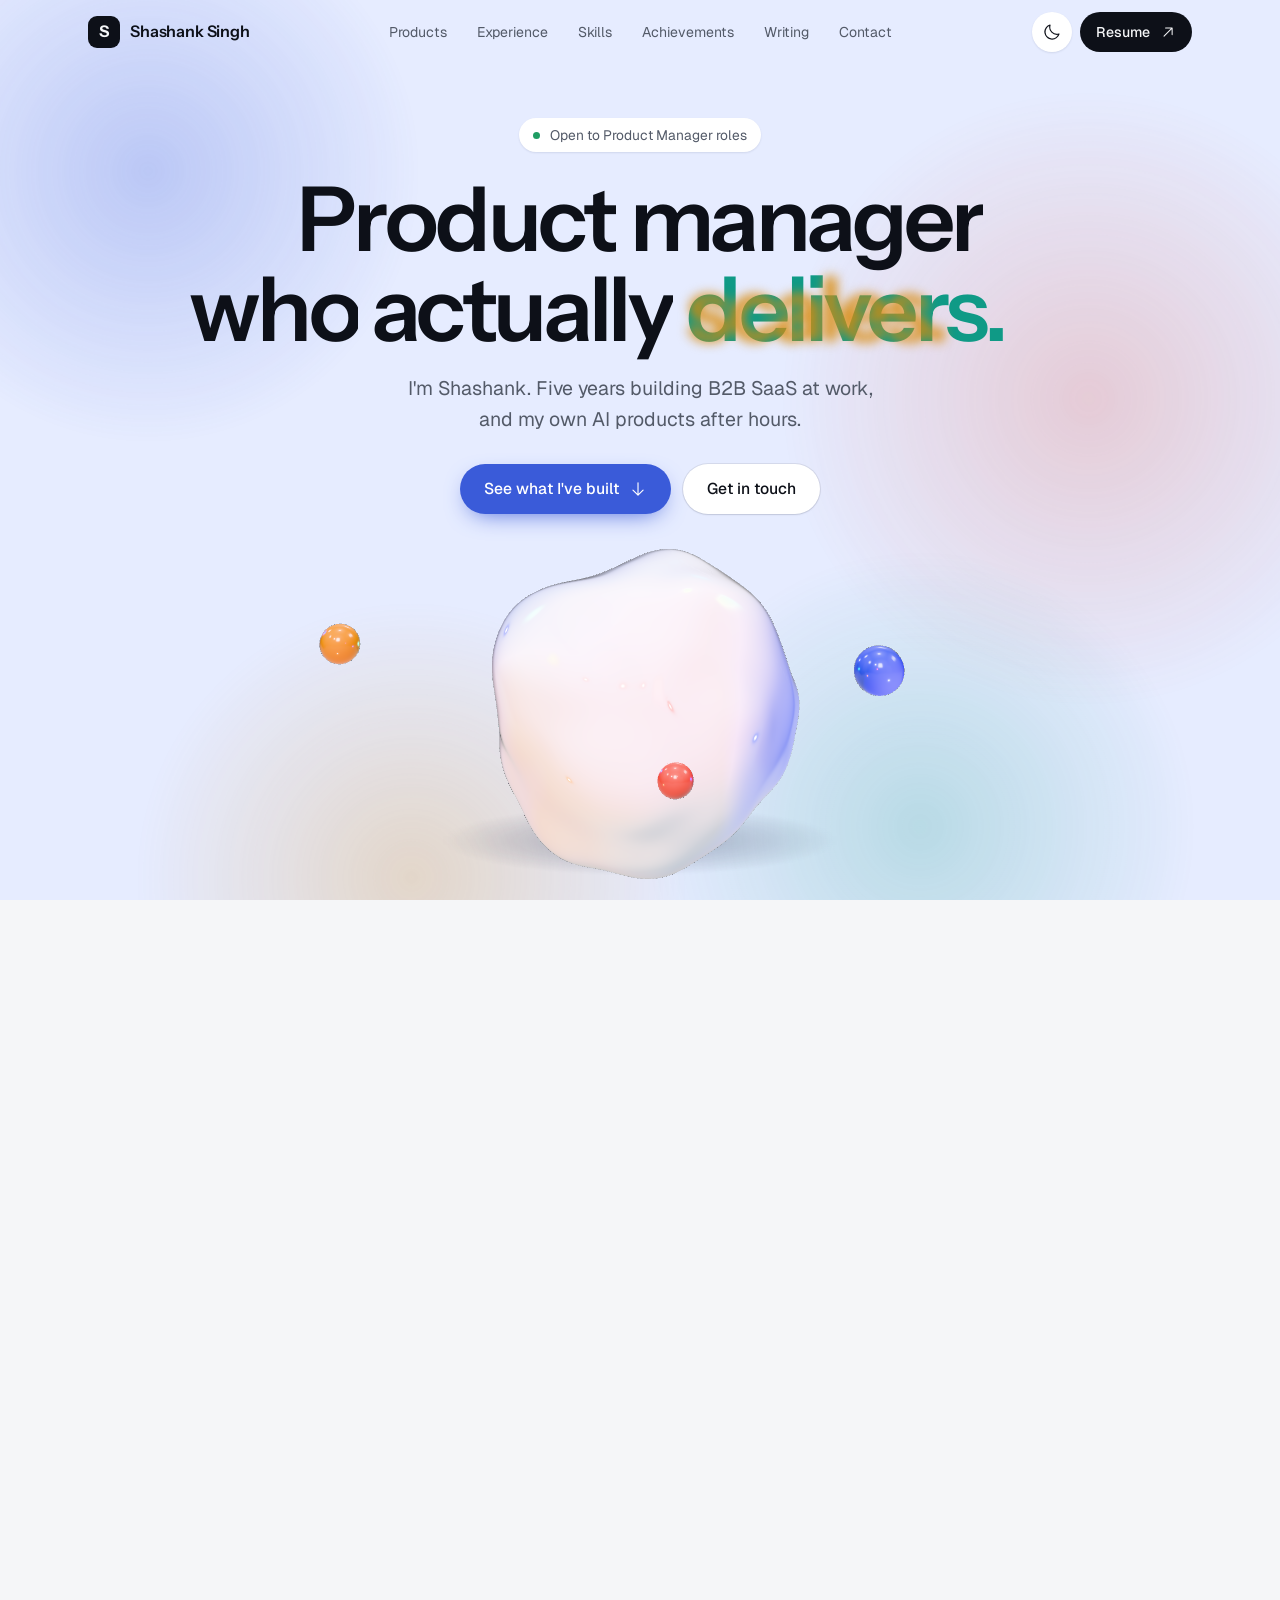
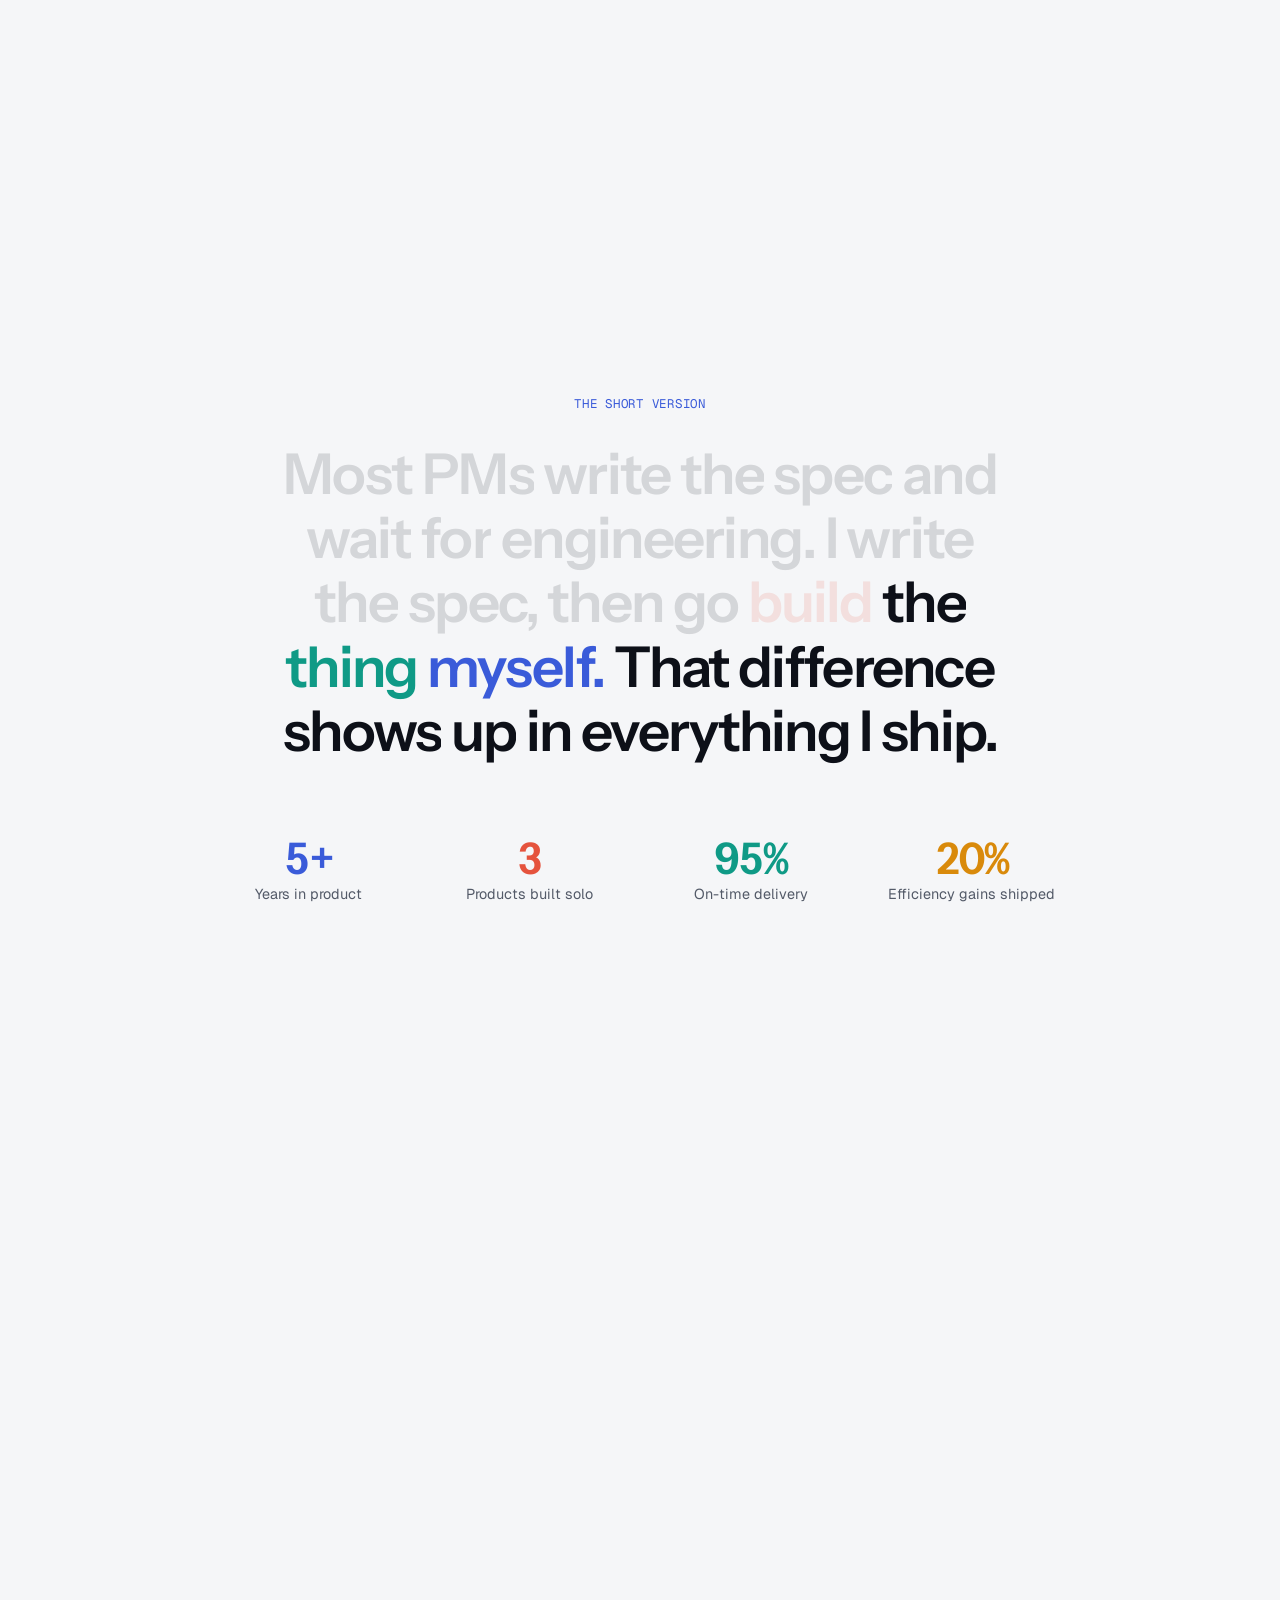
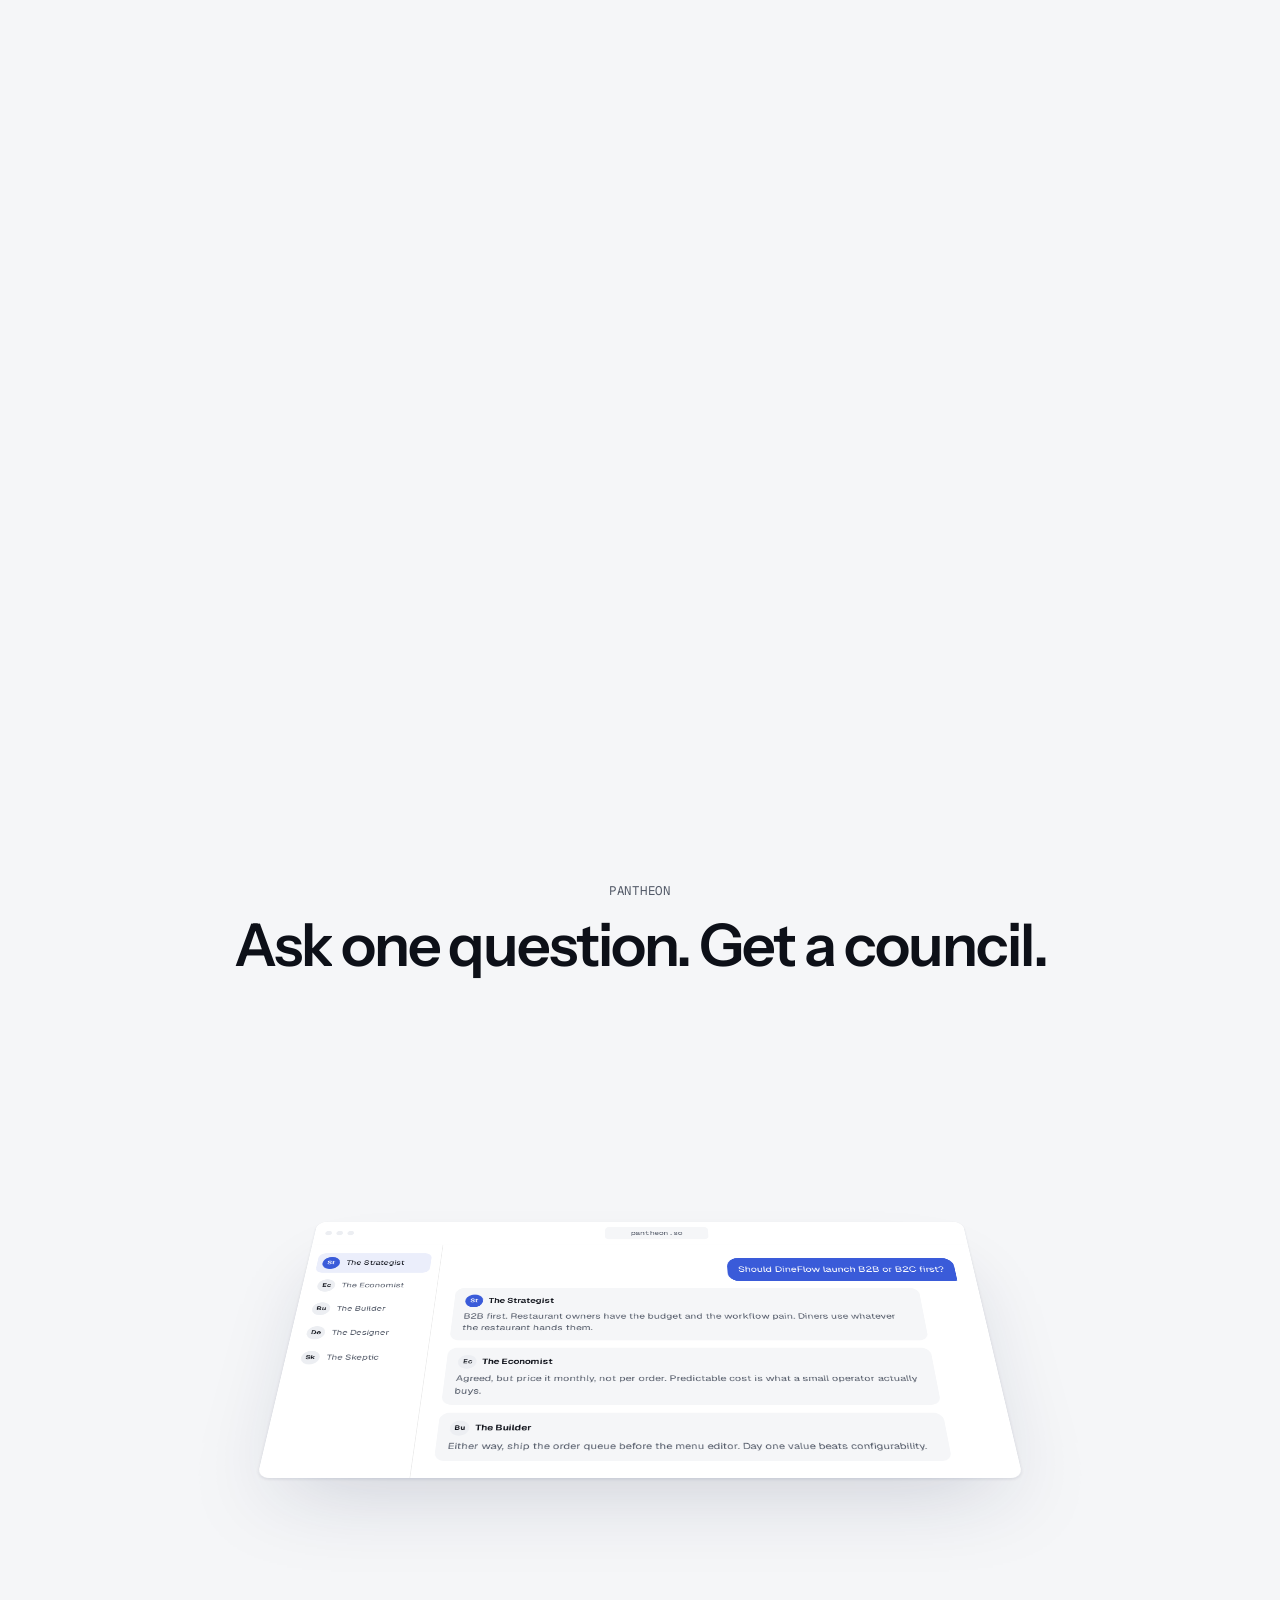
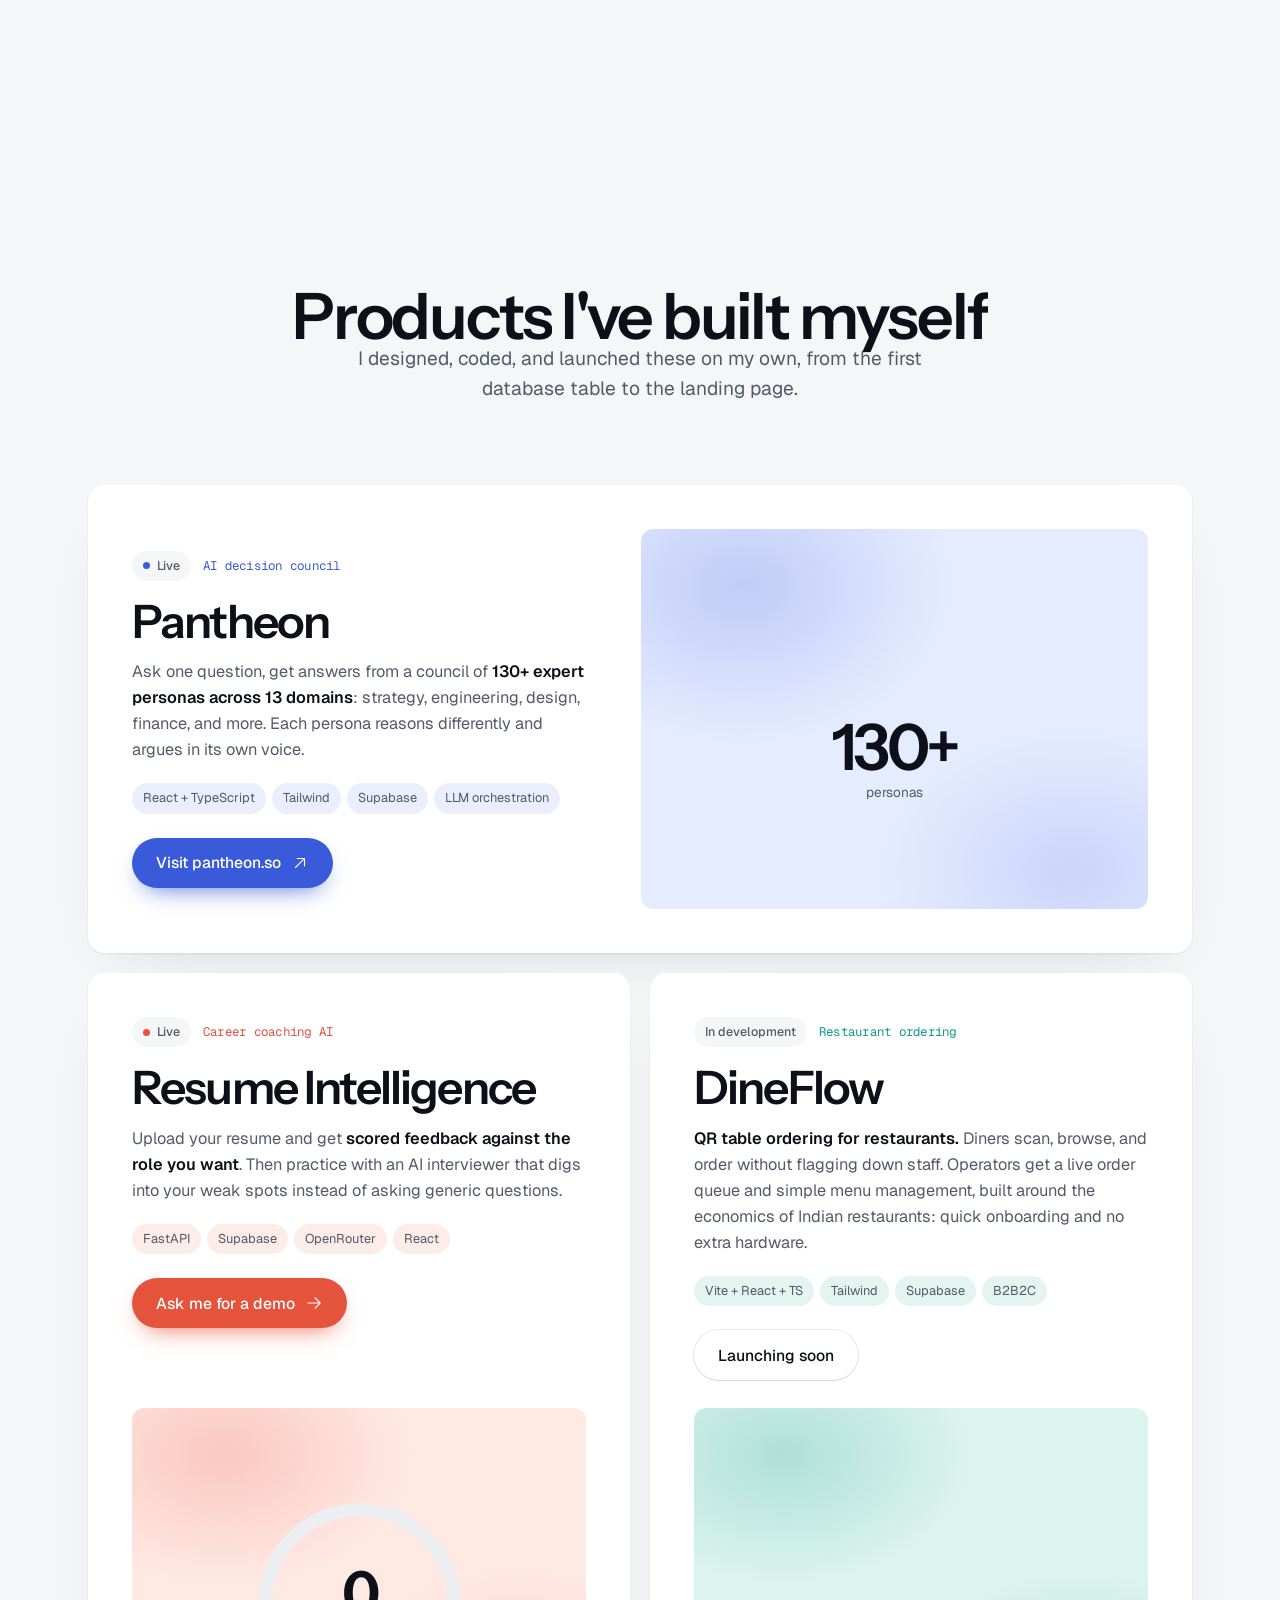
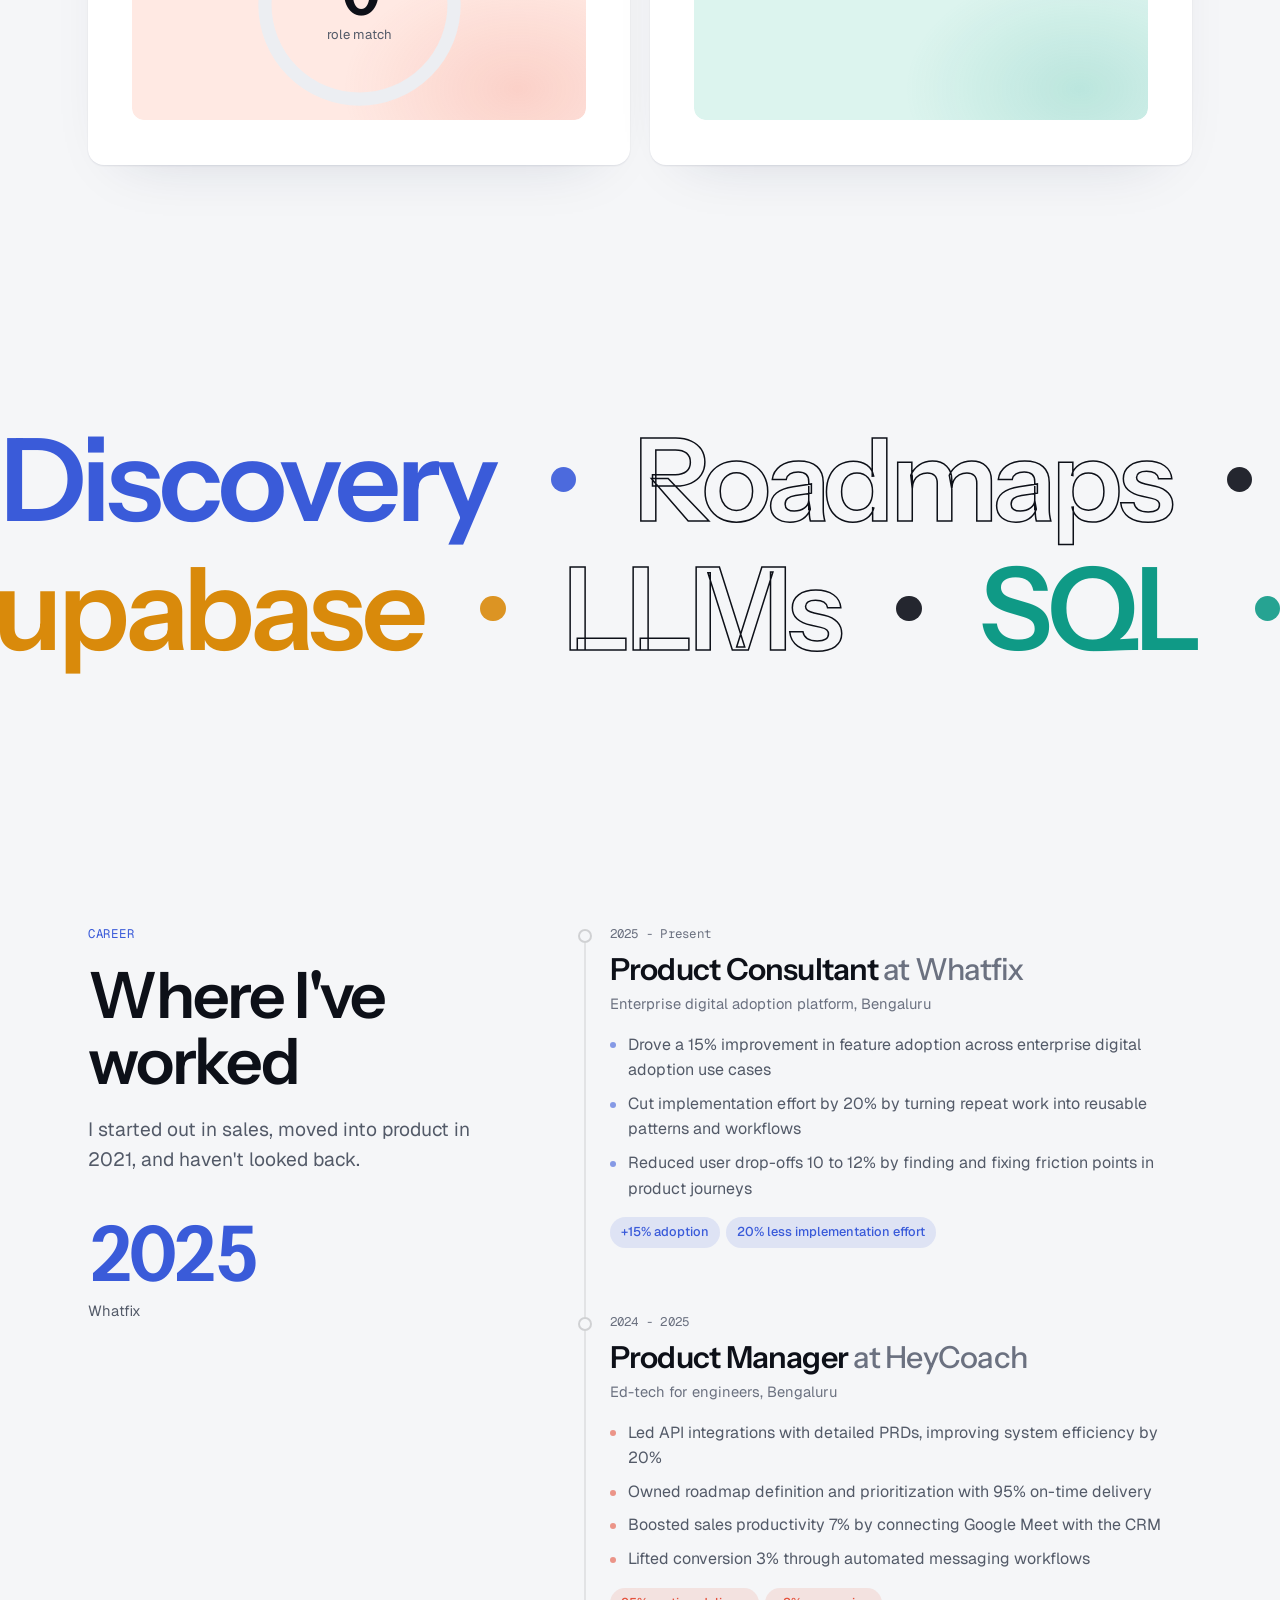
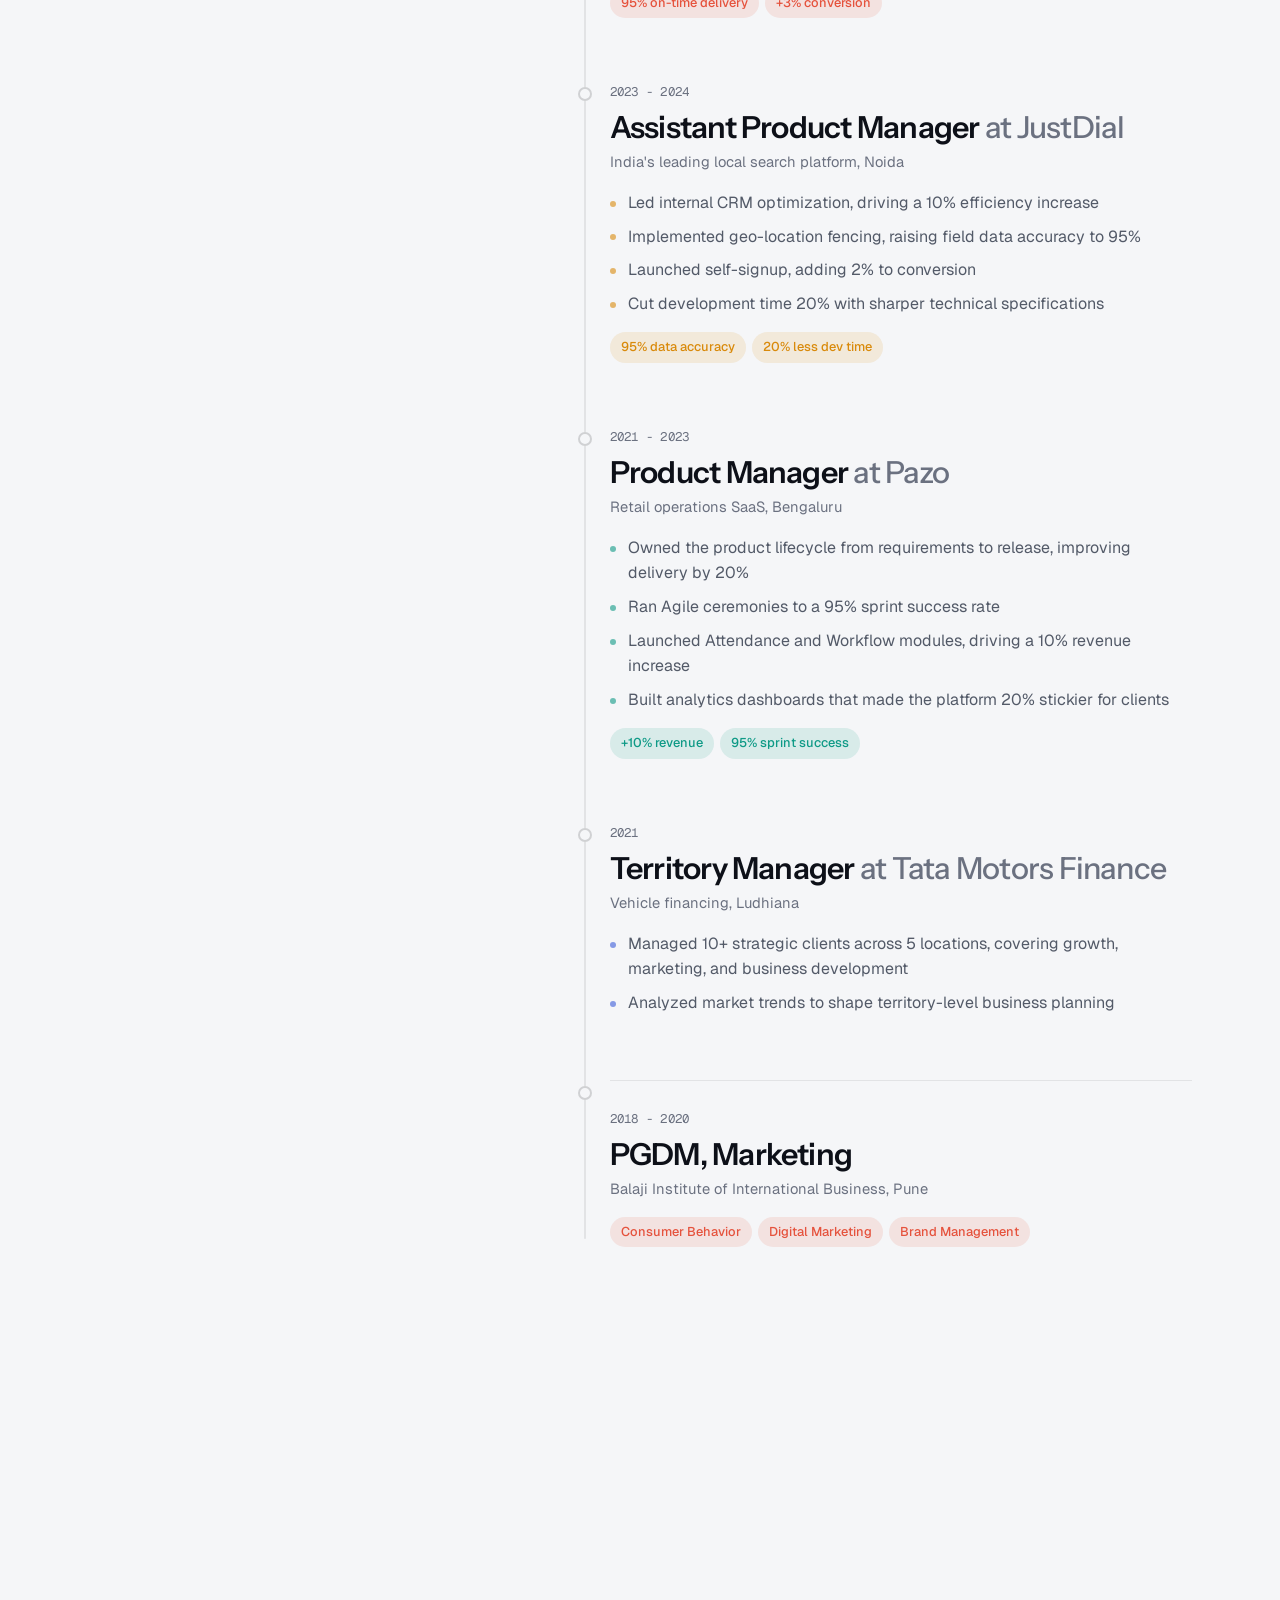
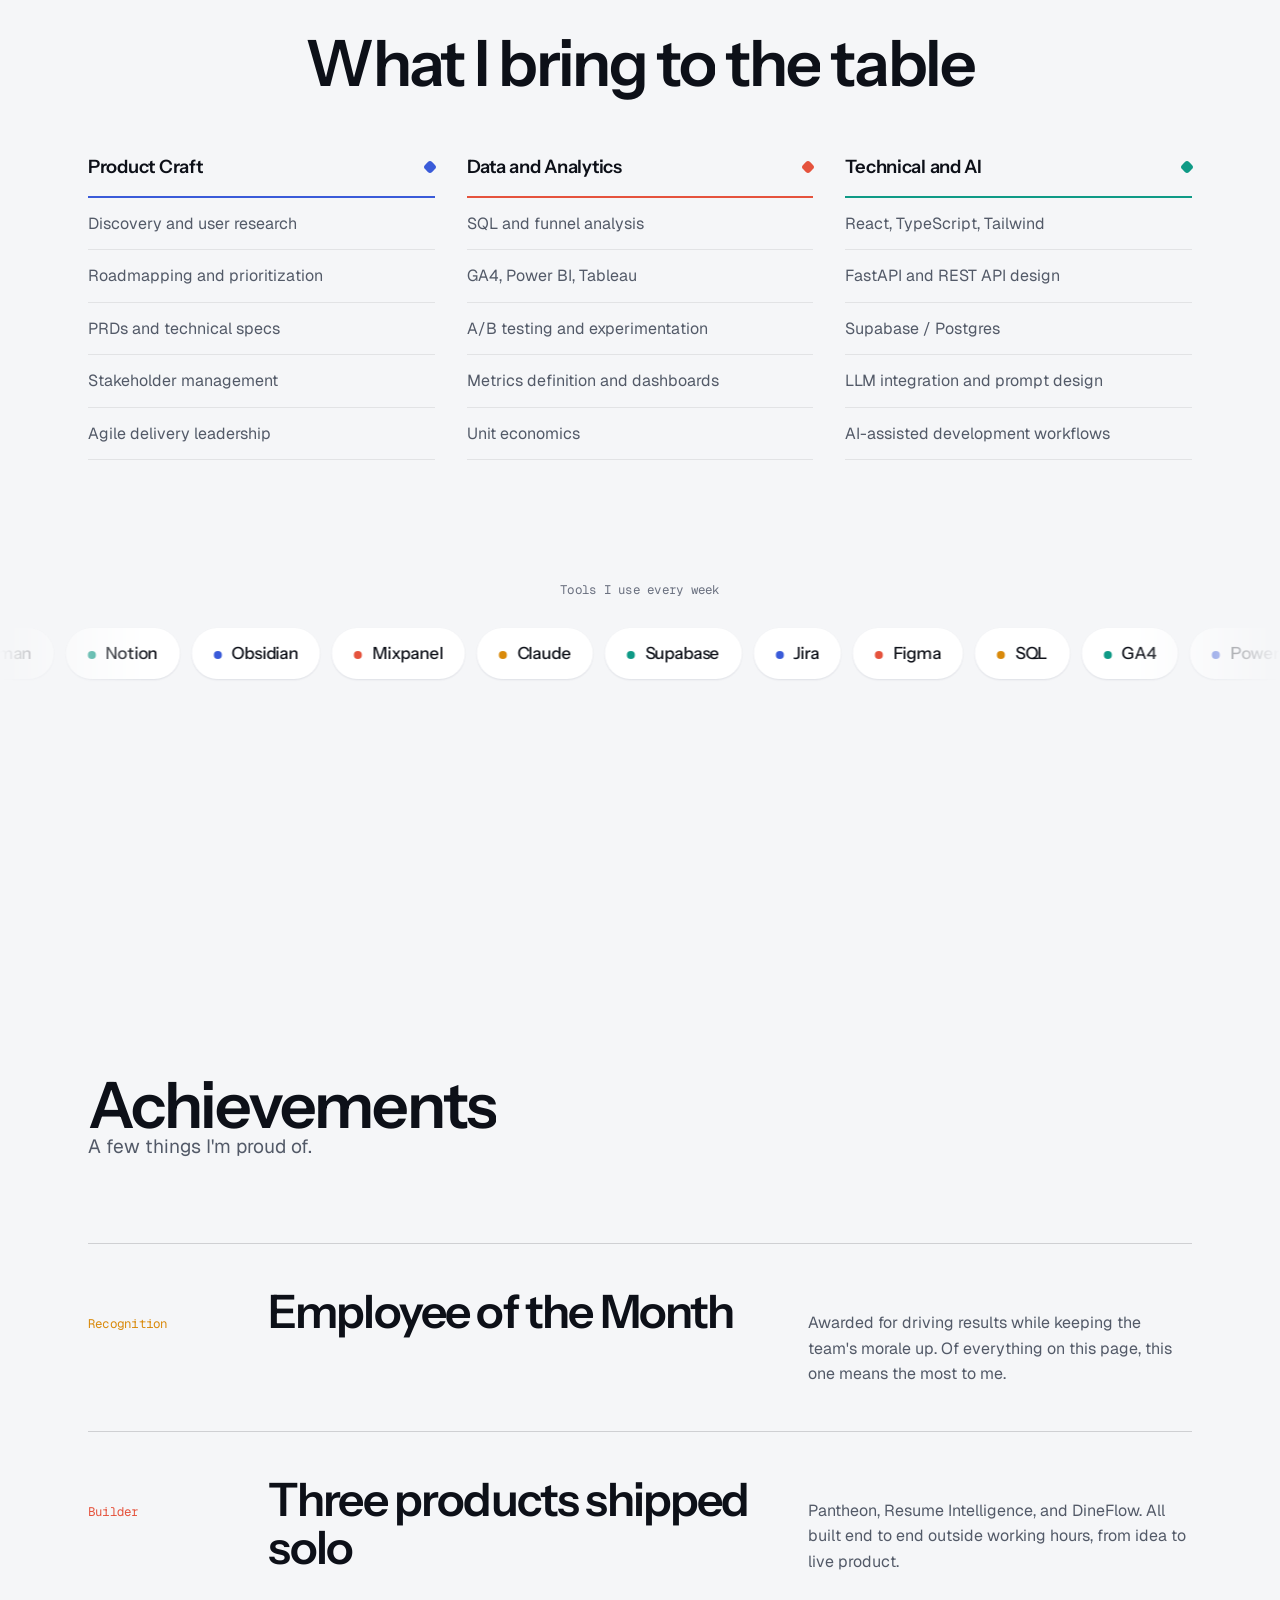
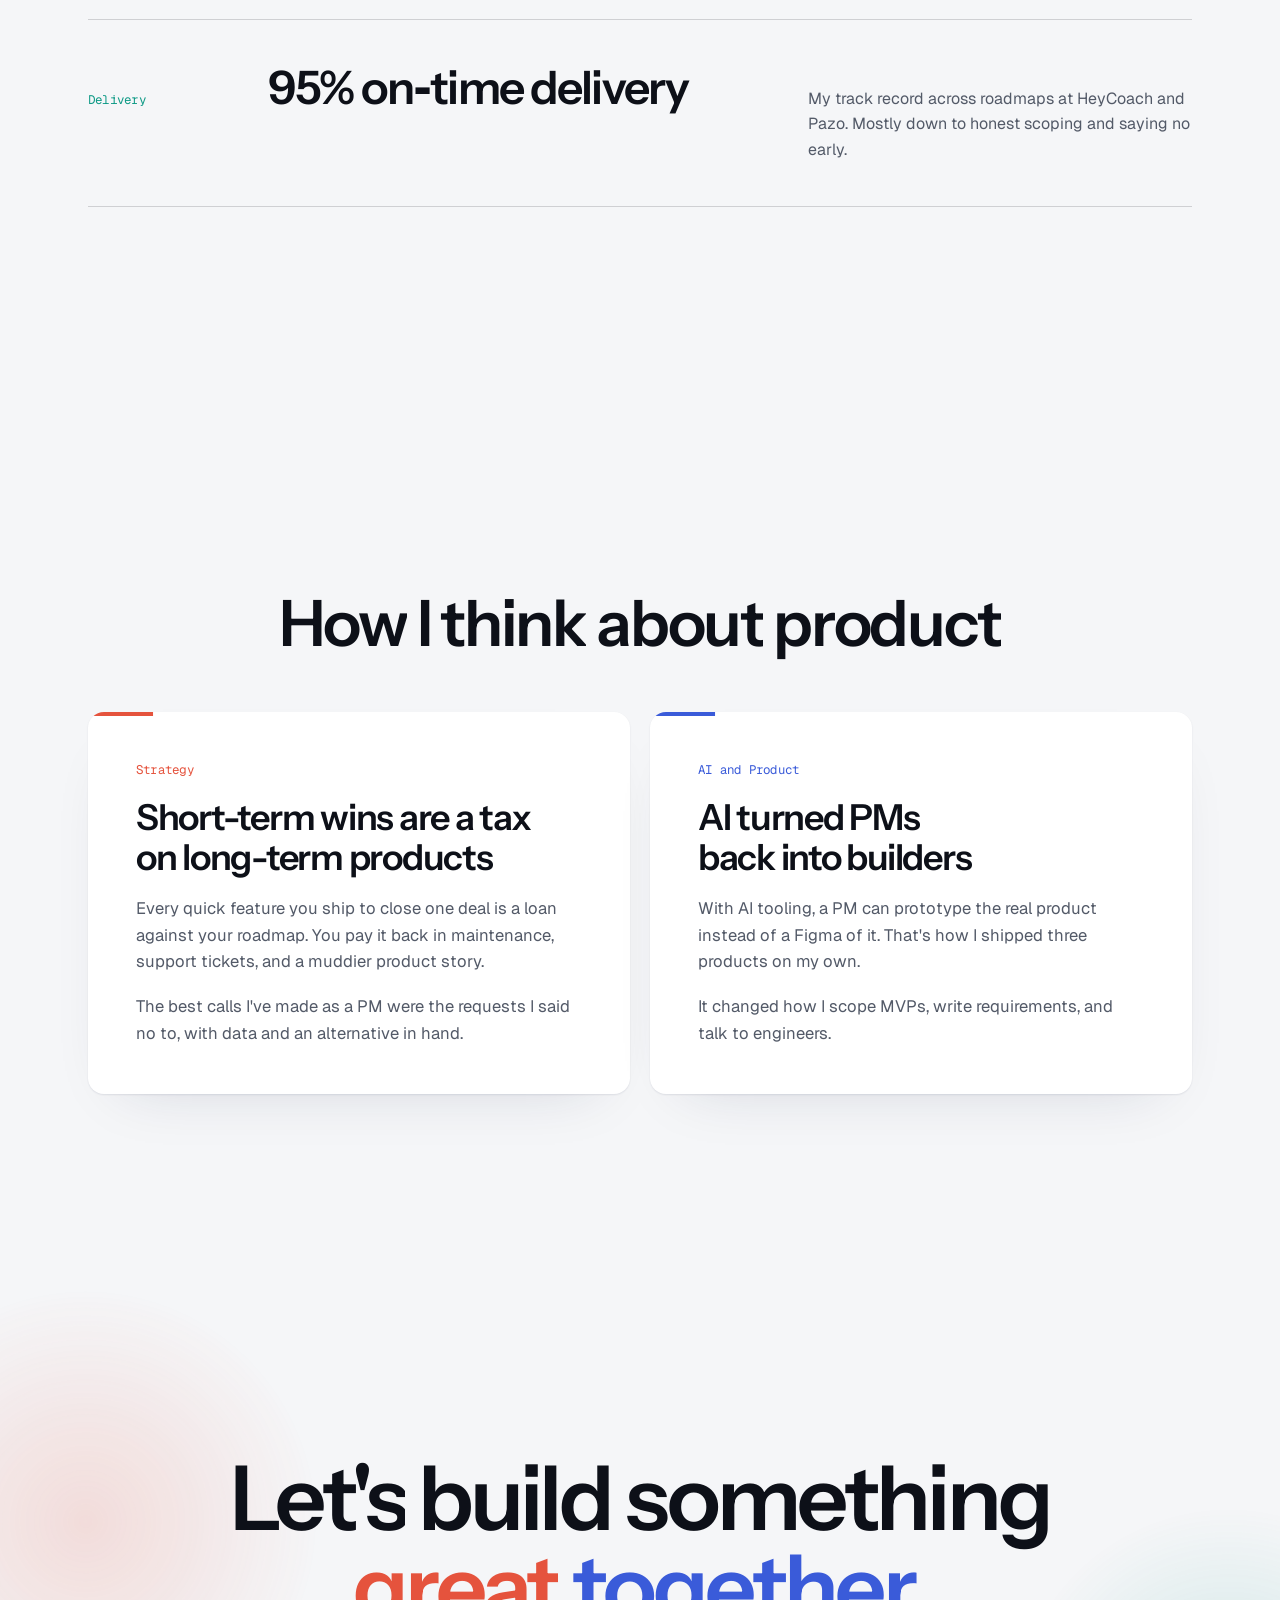
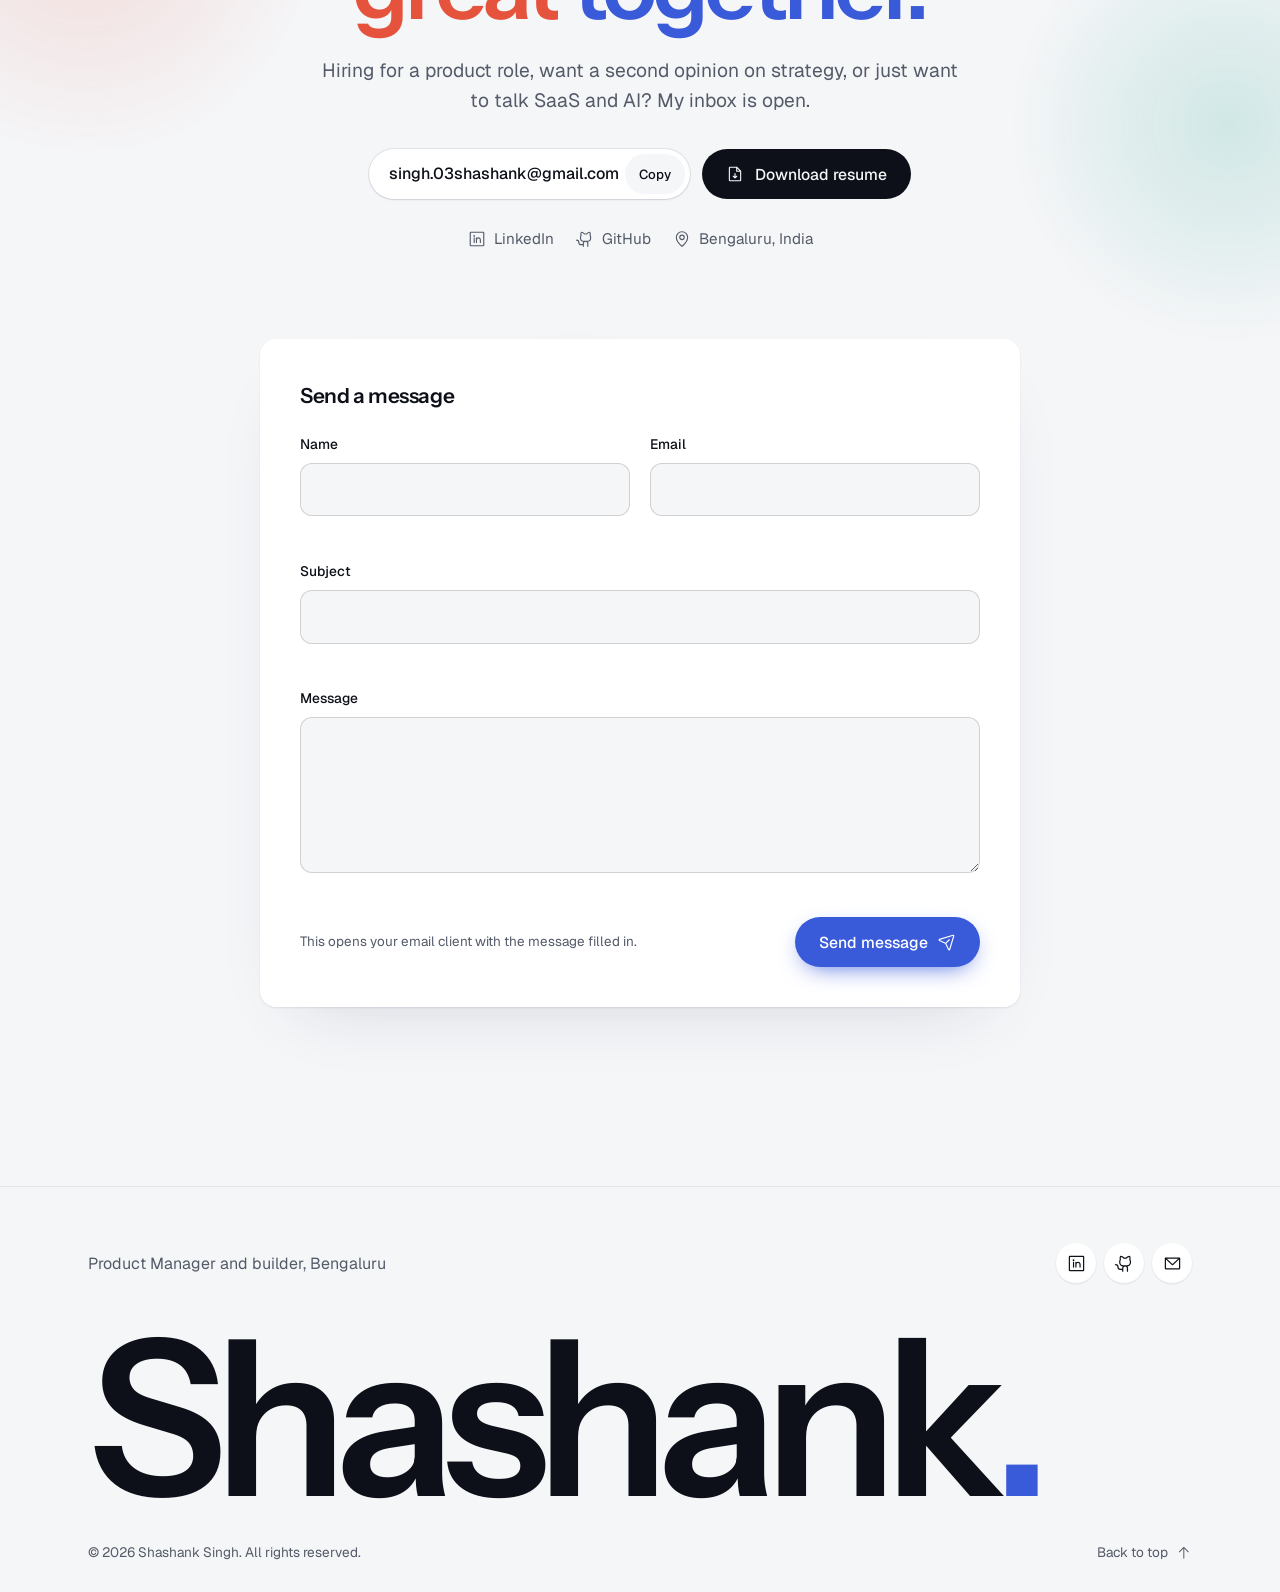
==== commit b8573772: "Add colour palette, scroll effects and pointer polish - Four-colour palette (cobalt, coral, saffron," ====
--- a/index.html
+++ b/index.html
@@ -47,6 +47,7 @@
     </svg>
 
     <a class="skip-link" href="#main">Skip to content</a>
+    <div class="bg-wash" id="bg-wash" aria-hidden="true"></div>
     <div class="progress" aria-hidden="true"></div>
 
     <!-- ===================== NAV ===================== -->
@@ -106,9 +107,11 @@
     </div>
 
     <!-- ===================== HERO ===================== -->
-    <header id="top" class="hero">
+    <header id="top" class="hero" data-tint="1">
         <div class="hero__sticky">
-            <div class="hero__glow" aria-hidden="true"></div>
+            <div class="hero__blobs" aria-hidden="true">
+                <i class="blob blob--1"></i><i class="blob blob--2"></i><i class="blob blob--3"></i><i class="blob blob--4"></i>
+            </div>
             <div class="hero__fallback" aria-hidden="true"></div>
             <div class="hero__canvas" id="hero-canvas" aria-hidden="true"></div>
 
@@ -118,10 +121,10 @@
                     <span class="line" data-split>Product manager</span>
                     <span class="line"><span data-split>who actually</span>
                         <span class="rotator" id="word-rotator" aria-hidden="true">
-                            <span class="rotator__word">ships.</span>
-                            <span class="rotator__word">builds.</span>
-                            <span class="rotator__word">delivers.</span>
-                            <span class="rotator__word">scales.</span>
+                            <span class="rotator__word c1">ships.</span>
+                            <span class="rotator__word c2">builds.</span>
+                            <span class="rotator__word c4">delivers.</span>
+                            <span class="rotator__word c3">scales.</span>
                         </span>
                     </span>
                 </h1>
@@ -141,7 +144,7 @@
 
     <main id="main">
         <!-- ===================== STATEMENT ===================== -->
-        <section id="story" class="story" aria-label="About">
+        <section id="story" class="story" aria-label="About" data-tint="3">
             <div class="story__pin">
                 <div class="wrap">
                     <p class="kicker" style="text-align: center; margin-bottom: 28px">The short version</p>
@@ -149,19 +152,19 @@
 
                     <div class="ledger">
                         <div class="ledger__item">
-                            <div class="ledger__num"><span class="counter" data-target="5">5</span>+</div>
+                            <div class="ledger__num c1"><span class="counter" data-target="5">5</span>+</div>
                             <div class="ledger__label">Years in product</div>
                         </div>
                         <div class="ledger__item">
-                            <div class="ledger__num"><span class="counter" data-target="3">3</span></div>
+                            <div class="ledger__num c2"><span class="counter" data-target="3">3</span></div>
                             <div class="ledger__label">Products built solo</div>
                         </div>
                         <div class="ledger__item">
-                            <div class="ledger__num"><span class="counter" data-target="95">95</span>%</div>
+                            <div class="ledger__num c4"><span class="counter" data-target="95">95</span>%</div>
                             <div class="ledger__label">On-time delivery</div>
                         </div>
                         <div class="ledger__item">
-                            <div class="ledger__num"><span class="counter" data-target="20">20</span>%</div>
+                            <div class="ledger__num c3"><span class="counter" data-target="20">20</span>%</div>
                             <div class="ledger__label">Efficiency gains shipped</div>
                         </div>
                     </div>
@@ -170,7 +173,7 @@
         </section>
 
         <!-- ===================== SHOWCASE ===================== -->
-        <section id="showcase" class="showcase" aria-label="Pantheon, a closer look">
+        <section id="showcase" class="showcase" aria-label="Pantheon, a closer look" data-tint="1">
             <div class="showcase__pin">
                 <div class="showcase__intro" id="showcase-intro">
                     <p class="kicker" style="margin-bottom: 14px">Pantheon</p>
@@ -210,16 +213,16 @@
                     </div>
 
                     <div class="callouts">
-                        <div class="callout callout--1"><strong>130+ expert personas</strong><span>13 domains, each with its own voice</span></div>
-                        <div class="callout callout--2"><strong>A council, not a chatbot</strong><span>Perspectives that disagree, on purpose</span></div>
-                        <div class="callout callout--3"><strong>Designed and built solo</strong><span>React, Supabase, LLM orchestration</span></div>
+                        <div class="callout callout--1"><strong class="c1">130+ expert personas</strong><span>13 domains, each with its own voice</span></div>
+                        <div class="callout callout--2"><strong class="c2">A council, not a chatbot</strong><span>Perspectives that disagree, on purpose</span></div>
+                        <div class="callout callout--3"><strong class="c4">Designed and built solo</strong><span>React, Supabase, LLM orchestration</span></div>
                     </div>
                 </div>
             </div>
         </section>
 
         <!-- ===================== PRODUCTS ===================== -->
-        <section id="products" class="section">
+        <section id="products" class="section" data-tint="2">
             <div class="wrap">
                 <div class="head head--center">
                     <h2 class="h2" data-reveal>Products I've built myself</h2>
@@ -228,7 +231,7 @@
 
                 <div class="bento">
                     <!-- Pantheon -->
-                    <article class="tile tile--wide">
+                    <article class="tile tile--wide tile--c1 glow">
                         <div>
                             <div class="tile__top">
                                 <span class="status status--live">Live</span>
@@ -245,7 +248,7 @@
                                 <span class="chip">Supabase</span>
                                 <span class="chip">LLM orchestration</span>
                             </div>
-                            <a class="btn btn--primary tile__cta" href="https://pantheon.so" target="_blank" rel="noopener">
+                            <a class="btn btn--tile tile__cta" href="https://pantheon.so" target="_blank" rel="noopener">
                                 Visit pantheon.so
                                 <svg class="icon icon-arrow-ur"><use href="#i-arrow-up-right"/></svg>
                             </a>
@@ -259,7 +262,7 @@
                     </article>
 
                     <!-- Resume Intelligence -->
-                    <article class="tile">
+                    <article class="tile tile--c2 glow">
                         <div>
                             <div class="tile__top">
                                 <span class="status status--live">Live</span>
@@ -276,7 +279,7 @@
                                 <span class="chip">OpenRouter</span>
                                 <span class="chip">React</span>
                             </div>
-                            <a class="btn btn--ghost tile__cta" href="#contact">
+                            <a class="btn btn--tile tile__cta" href="#contact">
                                 Ask me for a demo
                                 <svg class="icon icon-arrow-r"><use href="#i-arrow-right"/></svg>
                             </a>
@@ -298,7 +301,7 @@
                     </article>
 
                     <!-- DineFlow -->
-                    <article class="tile">
+                    <article class="tile tile--c4 glow">
                         <div>
                             <div class="tile__top">
                                 <span class="status">In development</span>
@@ -327,8 +330,20 @@
             </div>
         </section>
 
+        <!-- ===================== KINETIC BAND (scroll-driven) ===================== -->
+        <section class="kinetic" id="kinetic" aria-hidden="true">
+            <div class="kinetic__row" data-dir="-1">
+                <span class="c1">Discovery</span><span class="o">Roadmaps</span><span class="c2">Shipping</span><span class="o">Experiments</span><span class="c4">Strategy</span><span class="o">PRDs</span>
+                <span class="c1">Discovery</span><span class="o">Roadmaps</span><span class="c2">Shipping</span><span class="o">Experiments</span>
+            </div>
+            <div class="kinetic__row" data-dir="1">
+                <span class="o">React</span><span class="c3">Supabase</span><span class="o">LLMs</span><span class="c4">SQL</span><span class="o">Analytics</span><span class="c2">FastAPI</span>
+                <span class="o">React</span><span class="c3">Supabase</span><span class="o">LLMs</span><span class="c4">SQL</span>
+            </div>
+        </section>
+
         <!-- ===================== EXPERIENCE ===================== -->
-        <section id="experience" class="section">
+        <section id="experience" class="section" data-tint="4">
             <div class="wrap xp">
                 <div class="xp__aside">
                     <p class="kicker" style="margin-bottom: 18px">Career</p>
@@ -342,7 +357,7 @@
                     <span class="timeline__rail" aria-hidden="true"></span>
                     <span class="timeline__fill" id="timeline-fill" aria-hidden="true"></span>
 
-                    <article class="role" data-year="2025" data-company="Whatfix">
+                    <article class="role role--c1" data-year="2025" data-company="Whatfix">
                         <span class="role__dot" aria-hidden="true"></span>
                         <p class="role__when mono">2025 - Present</p>
                         <h3 class="role__title">Product Consultant <em>at Whatfix</em></h3>
@@ -355,7 +370,7 @@
                         <div class="chips"><span class="chip">+15% adoption</span><span class="chip">20% less implementation effort</span></div>
                     </article>
 
-                    <article class="role" data-year="2024" data-company="HeyCoach">
+                    <article class="role role--c2" data-year="2024" data-company="HeyCoach">
                         <span class="role__dot" aria-hidden="true"></span>
                         <p class="role__when mono">2024 - 2025</p>
                         <h3 class="role__title">Product Manager <em>at HeyCoach</em></h3>
@@ -369,7 +384,7 @@
                         <div class="chips"><span class="chip">95% on-time delivery</span><span class="chip">+3% conversion</span></div>
                     </article>
 
-                    <article class="role" data-year="2023" data-company="JustDial">
+                    <article class="role role--c3" data-year="2023" data-company="JustDial">
                         <span class="role__dot" aria-hidden="true"></span>
                         <p class="role__when mono">2023 - 2024</p>
                         <h3 class="role__title">Assistant Product Manager <em>at JustDial</em></h3>
@@ -383,7 +398,7 @@
                         <div class="chips"><span class="chip">95% data accuracy</span><span class="chip">20% less dev time</span></div>
                     </article>
 
-                    <article class="role" data-year="2021" data-company="Pazo">
+                    <article class="role role--c4" data-year="2021" data-company="Pazo">
                         <span class="role__dot" aria-hidden="true"></span>
                         <p class="role__when mono">2021 - 2023</p>
                         <h3 class="role__title">Product Manager <em>at Pazo</em></h3>
@@ -397,7 +412,7 @@
                         <div class="chips"><span class="chip">+10% revenue</span><span class="chip">95% sprint success</span></div>
                     </article>
 
-                    <article class="role" data-year="2021" data-company="Tata Motors Finance">
+                    <article class="role role--c1" data-year="2021" data-company="Tata Motors Finance">
                         <span class="role__dot" aria-hidden="true"></span>
                         <p class="role__when mono">2021</p>
                         <h3 class="role__title">Territory Manager <em>at Tata Motors Finance</em></h3>
@@ -408,7 +423,7 @@
                         </ul>
                     </article>
 
-                    <article class="role edu" data-year="2018" data-company="Balaji Institute">
+                    <article class="role role--c2 edu" data-year="2018" data-company="Balaji Institute">
                         <span class="role__dot" aria-hidden="true"></span>
                         <p class="role__when mono">2018 - 2020</p>
                         <h3 class="role__title">PGDM, Marketing</h3>
@@ -420,13 +435,13 @@
         </section>
 
         <!-- ===================== SKILLS ===================== -->
-        <section id="skills" class="section">
+        <section id="skills" class="section" data-tint="3">
             <div class="wrap">
                 <div class="head head--center">
                     <h2 class="h2" data-reveal>What I bring to the table</h2>
                 </div>
                 <div class="skillset">
-                    <div class="skillset__group">
+                    <div class="skillset__group group--c1">
                         <h3>Product Craft</h3>
                         <ul>
                             <li>Discovery and user research</li>
@@ -436,7 +451,7 @@
                             <li>Agile delivery leadership</li>
                         </ul>
                     </div>
-                    <div class="skillset__group">
+                    <div class="skillset__group group--c2">
                         <h3>Data and Analytics</h3>
                         <ul>
                             <li>SQL and funnel analysis</li>
@@ -446,7 +461,7 @@
                             <li>Unit economics</li>
                         </ul>
                     </div>
-                    <div class="skillset__group">
+                    <div class="skillset__group group--c4">
                         <h3>Technical and AI</h3>
                         <ul>
                             <li>React, TypeScript, Tailwind</li>
@@ -473,24 +488,24 @@
         </section>
 
         <!-- ===================== ACHIEVEMENTS ===================== -->
-        <section id="achievements" class="section">
+        <section id="achievements" class="section" data-tint="2">
             <div class="wrap">
                 <div class="head">
                     <h2 class="h2" data-reveal>Achievements</h2>
                     <p class="lede">A few things I'm proud of.</p>
                 </div>
                 <div class="wins">
-                    <article class="win">
+                    <article class="win win--c3">
                         <span class="win__kind mono">Recognition</span>
                         <h3 class="win__title">Employee of the Month</h3>
                         <p class="win__text">Awarded for driving results while keeping the team's morale up. Of everything on this page, this one means the most to me.</p>
                     </article>
-                    <article class="win">
+                    <article class="win win--c2">
                         <span class="win__kind mono">Builder</span>
                         <h3 class="win__title">Three products shipped solo</h3>
                         <p class="win__text">Pantheon, Resume Intelligence, and DineFlow. All built end to end outside working hours, from idea to live product.</p>
                     </article>
-                    <article class="win">
+                    <article class="win win--c4">
                         <span class="win__kind mono">Delivery</span>
                         <h3 class="win__title">95% on&#8209;time delivery</h3>
                         <p class="win__text">My track record across roadmaps at HeyCoach and Pazo. Mostly down to honest scoping and saying no early.</p>
@@ -500,19 +515,19 @@
         </section>
 
         <!-- ===================== WRITING ===================== -->
-        <section id="writing" class="section">
+        <section id="writing" class="section" data-tint="1">
             <div class="wrap">
                 <div class="head head--center">
                     <h2 class="h2" data-reveal>How I think about product</h2>
                 </div>
                 <div class="essays">
-                    <article class="essay">
+                    <article class="essay essay--c2 glow">
                         <span class="essay__kind mono">Strategy</span>
                         <h3 class="essay__title">Short-term wins are a tax on long-term products</h3>
                         <p class="essay__text">Every quick feature you ship to close one deal is a loan against your roadmap. You pay it back in maintenance, support tickets, and a muddier product story.</p>
                         <p class="essay__text">The best calls I've made as a PM were the requests I said no to, with data and an alternative in hand.</p>
                     </article>
-                    <article class="essay">
+                    <article class="essay essay--c1 glow">
                         <span class="essay__kind mono">AI and Product</span>
                         <h3 class="essay__title">AI turned PMs back into builders</h3>
                         <p class="essay__text">With AI tooling, a PM can prototype the real product instead of a Figma of it. That's how I shipped three products on my own.</p>
@@ -523,8 +538,9 @@
         </section>
 
         <!-- ===================== CONTACT ===================== -->
-        <section id="contact" class="section">
-            <div class="wrap">
+        <section id="contact" class="section" data-tint="4">
+            <div class="wrap contact__wrap">
+                <div class="contact__blobs" aria-hidden="true"><i></i><i></i><i></i></div>
                 <h2 class="display contact__title" id="contact-title">Let's build something great together.</h2>
                 <p class="lede center contact__lede" style="text-align: center">Hiring for a product role, want a second opinion on strategy, or just want to talk SaaS and AI? My inbox is open.</p>
 
--- a/css/styles.css
+++ b/css/styles.css
@@ -16,6 +16,15 @@
     --shadow-strong: rgba(24, 34, 70, 0.18);
     --nav-bg: rgba(245, 246, 248, 0.72);
     --ok: #1f9d63;
+    --c1: #3a5bd9;
+    --c2: #e5533d;
+    --c3: #d98a0b;
+    --c4: #0f9a86;
+    --t1: #e6ecff;
+    --t2: #ffe9e3;
+    --t3: #fff1d6;
+    --t4: #dcf4ee;
+    --t0: #f5f6f8;
 
     --font-display: 'Instrument Sans', 'Geist', ui-sans-serif, system-ui, sans-serif;
     --font-body: 'Geist', ui-sans-serif, system-ui, -apple-system, 'Segoe UI', sans-serif;
@@ -50,6 +59,15 @@
         --shadow-strong: rgba(0, 0, 0, 0.6);
         --nav-bg: rgba(10, 11, 15, 0.72);
         --ok: #4fd28f;
+        --c1: #7d97ff;
+        --c2: #ff7a64;
+        --c3: #ffbf4a;
+        --c4: #3fd5bb;
+        --t1: #10162e;
+        --t2: #22110f;
+        --t3: #211a0c;
+        --t4: #0a201c;
+        --t0: #0a0b0f;
         color-scheme: dark;
     }
 }
@@ -70,6 +88,15 @@
     --shadow-strong: rgba(0, 0, 0, 0.6);
     --nav-bg: rgba(10, 11, 15, 0.72);
     --ok: #4fd28f;
+    --c1: #7d97ff;
+    --c2: #ff7a64;
+    --c3: #ffbf4a;
+    --c4: #3fd5bb;
+    --t1: #10162e;
+    --t2: #22110f;
+    --t3: #211a0c;
+    --t4: #0a201c;
+    --t0: #0a0b0f;
     color-scheme: dark;
 }
 
@@ -185,9 +212,9 @@
     top: 0;
     left: 0;
     right: 0;
-    height: 2px;
+    height: 3px;
     z-index: 120;
-    background: var(--accent);
+    background: linear-gradient(90deg, var(--c1), var(--c2) 35%, var(--c3) 65%, var(--c4));
     transform-origin: left;
     transform: scaleX(0);
     pointer-events: none;
@@ -356,14 +383,20 @@
     height: 100svh;
     overflow: hidden;
 }
-.hero__glow {
-    position: absolute;
-    inset: 0;
-    pointer-events: none;
-    background:
-        radial-gradient(40% 34% at 50% 74%, var(--accent-soft), transparent 70%),
-        radial-gradient(70% 50% at 50% 100%, color-mix(in srgb, var(--bg-2) 85%, transparent), transparent 70%);
-}
+.hero__blobs { position: absolute; inset: 0; pointer-events: none; overflow: hidden; }
+.blob {
+    position: absolute;
+    width: 46vmax;
+    aspect-ratio: 1;
+    border-radius: 50%;
+    opacity: 0.55;
+    will-change: transform;
+}
+.blob--1 { left: -12vmax; top: -10vmax; background: radial-gradient(circle, color-mix(in srgb, var(--c1) 45%, transparent), transparent 65%); }
+.blob--2 { right: -14vmax; top: 4vmax; background: radial-gradient(circle, color-mix(in srgb, var(--c2) 38%, transparent), transparent 65%); }
+.blob--3 { left: 8vmax; bottom: -22vmax; background: radial-gradient(circle, color-mix(in srgb, var(--c3) 40%, transparent), transparent 65%); }
+.blob--4 { right: 4vmax; bottom: -18vmax; background: radial-gradient(circle, color-mix(in srgb, var(--c4) 38%, transparent), transparent 65%); }
+:root[data-theme="dark"] .blob { opacity: 0.4; }
 .hero__canvas { position: absolute; inset: 0; z-index: 1; }
 .hero__canvas canvas { width: 100%; height: 100%; }
 .hero__fallback {
@@ -405,6 +438,10 @@
 .hero__title .line { display: block; }
 .rotator { display: inline-grid; vertical-align: bottom; color: var(--accent); text-align: left; transition: width 0.7s var(--ease-in-out); }
 .rotator__word { grid-area: 1 / 1; display: inline-block; }
+.c1 { color: var(--c1); }
+.c2 { color: var(--c2); }
+.c3 { color: var(--c3); }
+.c4 { color: var(--c4); }
 .rotator__word:not(:first-child) { opacity: 0; }
 .hero__sub {
     margin-top: 20px;
@@ -452,7 +489,7 @@
     text-wrap: balance;
 }
 .story__word { opacity: 0.14; }
-.story__word.is-key { color: var(--accent); }
+.story__word.is-key { color: var(--kc, var(--accent)); }
 .ledger {
     margin: clamp(48px, 8vh, 80px) auto 0;
     display: grid;
@@ -1022,13 +1059,229 @@
     transition: transform 0.5s var(--ease-out), opacity 0.3s ease;
     max-width: calc(100vw - 32px);
 }
-.toast.is-on { transform: translate(-50%, 0); opacity: 1; }
+.toast { pointer-events: none; }
+.toast.is-on { transform: translate(-50%, 0); opacity: 1; pointer-events: auto; }
 
 /* Theme switch: circular reveal from the toggle */
 ::view-transition-old(root), ::view-transition-new(root) { animation: none; mix-blend-mode: normal; }
+/* Let clicks pass through while the reveal plays, so nothing is swallowed */
+::view-transition { pointer-events: none; }
 
 .tilt { will-change: transform; }
 .magnetic { translate: 0 0; }
+
+/* =================================================================
+   Colour, scroll and pointer layer
+   ================================================================= */
+
+/* Page tint that shifts per section as you scroll */
+.bg-wash {
+    position: fixed;
+    inset: 0;
+    z-index: -1;
+    pointer-events: none;
+    background-color: var(--wash, var(--t0));
+    transition: background-color 0.9s ease;
+}
+body { background: var(--bg); }
+
+/* Interactive affordances: every clickable thing shows a pointer and responds */
+a[href], button:not([disabled]), [role="tab"], .copy-btn, summary, label[for] { cursor: pointer; }
+a[aria-disabled="true"], [aria-disabled="true"] { cursor: default; }
+
+/* Colour-carrying components read --k (their own colour) */
+.tile--c1, .role--c1, .group--c1, .win--c1, .essay--c1 { --k: var(--c1); --kt: var(--t1); }
+.tile--c2, .role--c2, .group--c2, .win--c2, .essay--c2 { --k: var(--c2); --kt: var(--t2); }
+.tile--c3, .role--c3, .group--c3, .win--c3, .essay--c3 { --k: var(--c3); --kt: var(--t3); }
+.tile--c4, .role--c4, .group--c4, .win--c4, .essay--c4 { --k: var(--c4); --kt: var(--t4); }
+
+/* Pointer spotlight on cards */
+.glow { isolation: isolate; }
+.glow::before {
+    content: "";
+    position: absolute;
+    inset: 0;
+    z-index: -1;
+    border-radius: inherit;
+    background: radial-gradient(520px circle at var(--mx, 50%) var(--my, 50%), color-mix(in srgb, var(--k, var(--accent)) 16%, transparent), transparent 60%);
+    opacity: 0;
+    transition: opacity 0.35s ease;
+    pointer-events: none;
+}
+@media (hover: hover) and (pointer: fine) {
+    .glow:hover::before { opacity: 1; }
+}
+
+/* Product tiles in their own colour */
+.tile { transition: box-shadow 0.4s ease, translate 0.5s var(--ease-out); }
+@media (hover: hover) and (pointer: fine) {
+    .tile:hover { translate: 0 -4px; box-shadow: 0 1px 2px var(--shadow), 0 40px 80px -40px color-mix(in srgb, var(--k) 45%, transparent); }
+}
+.tile__visual {
+    background:
+        radial-gradient(60% 60% at 20% 15%, color-mix(in srgb, var(--k) 22%, transparent), transparent 70%),
+        radial-gradient(55% 55% at 85% 90%, color-mix(in srgb, var(--k) 16%, transparent), transparent 70%),
+        var(--kt);
+}
+.tile .status--live::before { background: var(--k); }
+.tile__kind { color: var(--k); }
+.btn--tile { background: var(--k); color: #fff; box-shadow: 0 10px 26px -12px var(--k); }
+:root[data-theme="dark"] .btn--tile { color: #0a0b0f; }
+@media (hover: hover) and (pointer: fine) {
+    .btn--tile:hover { box-shadow: 0 16px 32px -12px var(--k); }
+    .btn--ghost:hover { background: var(--kt, var(--bg-3)); }
+}
+.tile .score__bar { stroke: var(--k); }
+.tile .qr i.eye { background: var(--k); }
+.tile .order { background: var(--k); color: #fff; }
+.tile .council__seat.is-hot span { background: var(--k); color: #fff; }
+.tile .chip { background: color-mix(in srgb, var(--kt) 70%, var(--bg)); }
+
+/* Kinetic band: two rows of big type that slide with scroll */
+.kinetic {
+    position: relative;
+    overflow: hidden;
+    padding-block: clamp(24px, 6vw, 80px);
+    display: grid;
+    gap: clamp(4px, 1vw, 12px);
+}
+.kinetic__row {
+    display: flex;
+    gap: 0.5em;
+    width: max-content;
+    font-family: var(--font-display);
+    font-weight: 600;
+    font-size: clamp(2.8rem, 9vw, 8rem);
+    letter-spacing: -0.045em;
+    line-height: 1.02;
+    white-space: nowrap;
+    will-change: transform;
+}
+.kinetic__row span { display: inline-flex; align-items: center; gap: 0.5em; }
+.kinetic__row span::after {
+    content: "";
+    width: 0.22em;
+    height: 0.22em;
+    border-radius: 50%;
+    background: currentColor;
+    opacity: 0.9;
+}
+.kinetic__row .o { color: transparent; -webkit-text-stroke: 1.5px var(--fg); }
+.kinetic__row .o::after { background: var(--fg); }
+
+/* Experience in colour */
+.role.is-on .role__dot { border-color: var(--k); background: var(--k); box-shadow: 0 0 0 6px color-mix(in srgb, var(--k) 18%, transparent); }
+.role .chip { background: color-mix(in srgb, var(--k) 12%, transparent); color: var(--k); }
+.role__list li::before { background: color-mix(in srgb, var(--k) 60%, transparent); }
+.timeline__fill { background: linear-gradient(to bottom, var(--c1), var(--c2) 35%, var(--c3) 65%, var(--c4)); }
+.xp__now { transition: color 0.5s ease; }
+
+/* Skills in colour */
+.skillset__group h3 { border-bottom: 2px solid var(--k); display: flex; align-items: center; justify-content: space-between; }
+.skillset__group h3::after { content: ""; width: 10px; height: 10px; border-radius: 3px; background: var(--k); rotate: 45deg; }
+.skillset__group li { position: relative; }
+.skillset__group li::before {
+    content: "";
+    position: absolute;
+    left: -14px;
+    top: 50%;
+    width: 6px;
+    height: 6px;
+    margin-top: -3px;
+    border-radius: 50%;
+    background: var(--k);
+    scale: 0;
+    transition: scale 0.35s var(--ease-out);
+}
+@media (hover: hover) and (pointer: fine) {
+    .skillset__group li:hover { color: var(--k); }
+    .skillset__group li:hover::before { scale: 1; }
+}
+.marquee__item { transition: background-color 0.25s ease, color 0.25s ease, translate 0.3s var(--ease-out); }
+.marquee__item:nth-child(4n+1) { --k: var(--c1); }
+.marquee__item:nth-child(4n+2) { --k: var(--c2); }
+.marquee__item:nth-child(4n+3) { --k: var(--c3); }
+.marquee__item:nth-child(4n+4) { --k: var(--c4); }
+.marquee__item::before {
+    content: "";
+    display: inline-block;
+    width: 8px;
+    height: 8px;
+    margin-right: 10px;
+    border-radius: 50%;
+    background: var(--k);
+    vertical-align: middle;
+}
+@media (hover: hover) and (pointer: fine) {
+    .marquee__item:hover { background: var(--k); color: #fff; translate: 0 -3px; }
+    .marquee__item:hover::before { background: #fff; }
+}
+
+/* Achievements: colour sweep on hover */
+.win { isolation: isolate; }
+.win::before {
+    content: "";
+    position: absolute;
+    inset: 0 -16px;
+    z-index: -1;
+    border-radius: 12px;
+    background: var(--kt);
+    transform: scaleX(0);
+    transform-origin: left;
+    transition: transform 0.6s var(--ease-out);
+}
+.win::after { background: var(--k); }
+.win__kind { color: var(--k); }
+@media (hover: hover) and (pointer: fine) {
+    .win:hover::before { transform: scaleX(1); }
+    .win:hover .win__title { color: var(--k); }
+}
+
+/* Essays */
+.essay { position: relative; overflow: hidden; transition: translate 0.5s var(--ease-out), box-shadow 0.4s ease; }
+.essay__kind { color: var(--k); }
+.essay::after {
+    content: "";
+    position: absolute;
+    left: 0;
+    right: 0;
+    top: 0;
+    height: 4px;
+    background: var(--k);
+    transform: scaleX(0.12);
+    transform-origin: left;
+    transition: transform 0.7s var(--ease-out);
+}
+@media (hover: hover) and (pointer: fine) {
+    .essay:hover { translate: 0 -4px; }
+    .essay:hover::after { transform: scaleX(1); }
+}
+
+/* Contact */
+.contact__wrap { position: relative; isolation: isolate; }
+.contact__blobs { position: absolute; inset: -10% -20%; z-index: -1; pointer-events: none; }
+.contact__blobs i { position: absolute; width: 36vmax; aspect-ratio: 1; border-radius: 50%; opacity: 0.45; }
+.contact__blobs i:nth-child(1) { left: 0; top: 0; background: radial-gradient(circle, color-mix(in srgb, var(--c2) 35%, transparent), transparent 65%); }
+.contact__blobs i:nth-child(2) { right: 0; top: 10%; background: radial-gradient(circle, color-mix(in srgb, var(--c4) 35%, transparent), transparent 65%); }
+.contact__blobs i:nth-child(3) { left: 30%; top: 40%; background: radial-gradient(circle, color-mix(in srgb, var(--c3) 30%, transparent), transparent 65%); }
+.links a:nth-child(1):hover { color: var(--c1); }
+.links a:nth-child(2):hover { color: var(--c4); }
+.copy-btn:hover { background: var(--t1); }
+
+/* Footer wordmark letters light up */
+.wordmark .ch { transition: color 0.3s ease, translate 0.5s var(--ease-out); }
+@media (hover: hover) and (pointer: fine) {
+    .wordmark .ch:hover { translate: 0 -0.06em; }
+    .wordmark .ch:nth-child(4n+1):hover { color: var(--c1); }
+    .wordmark .ch:nth-child(4n+2):hover { color: var(--c2); }
+    .wordmark .ch:nth-child(4n+3):hover { color: var(--c3); }
+    .wordmark .ch:nth-child(4n+4):hover { color: var(--c4); }
+}
+.wordmark { user-select: none; }
+
+/* Nav: active link takes the section colour */
+.nav__link.is-active { color: var(--nav-k, var(--fg)); }
+.nav__link { transition: color 0.3s ease; }
 
 /* ---------- Reduced motion ---------- */
 @media (prefers-reduced-motion: reduce) {
